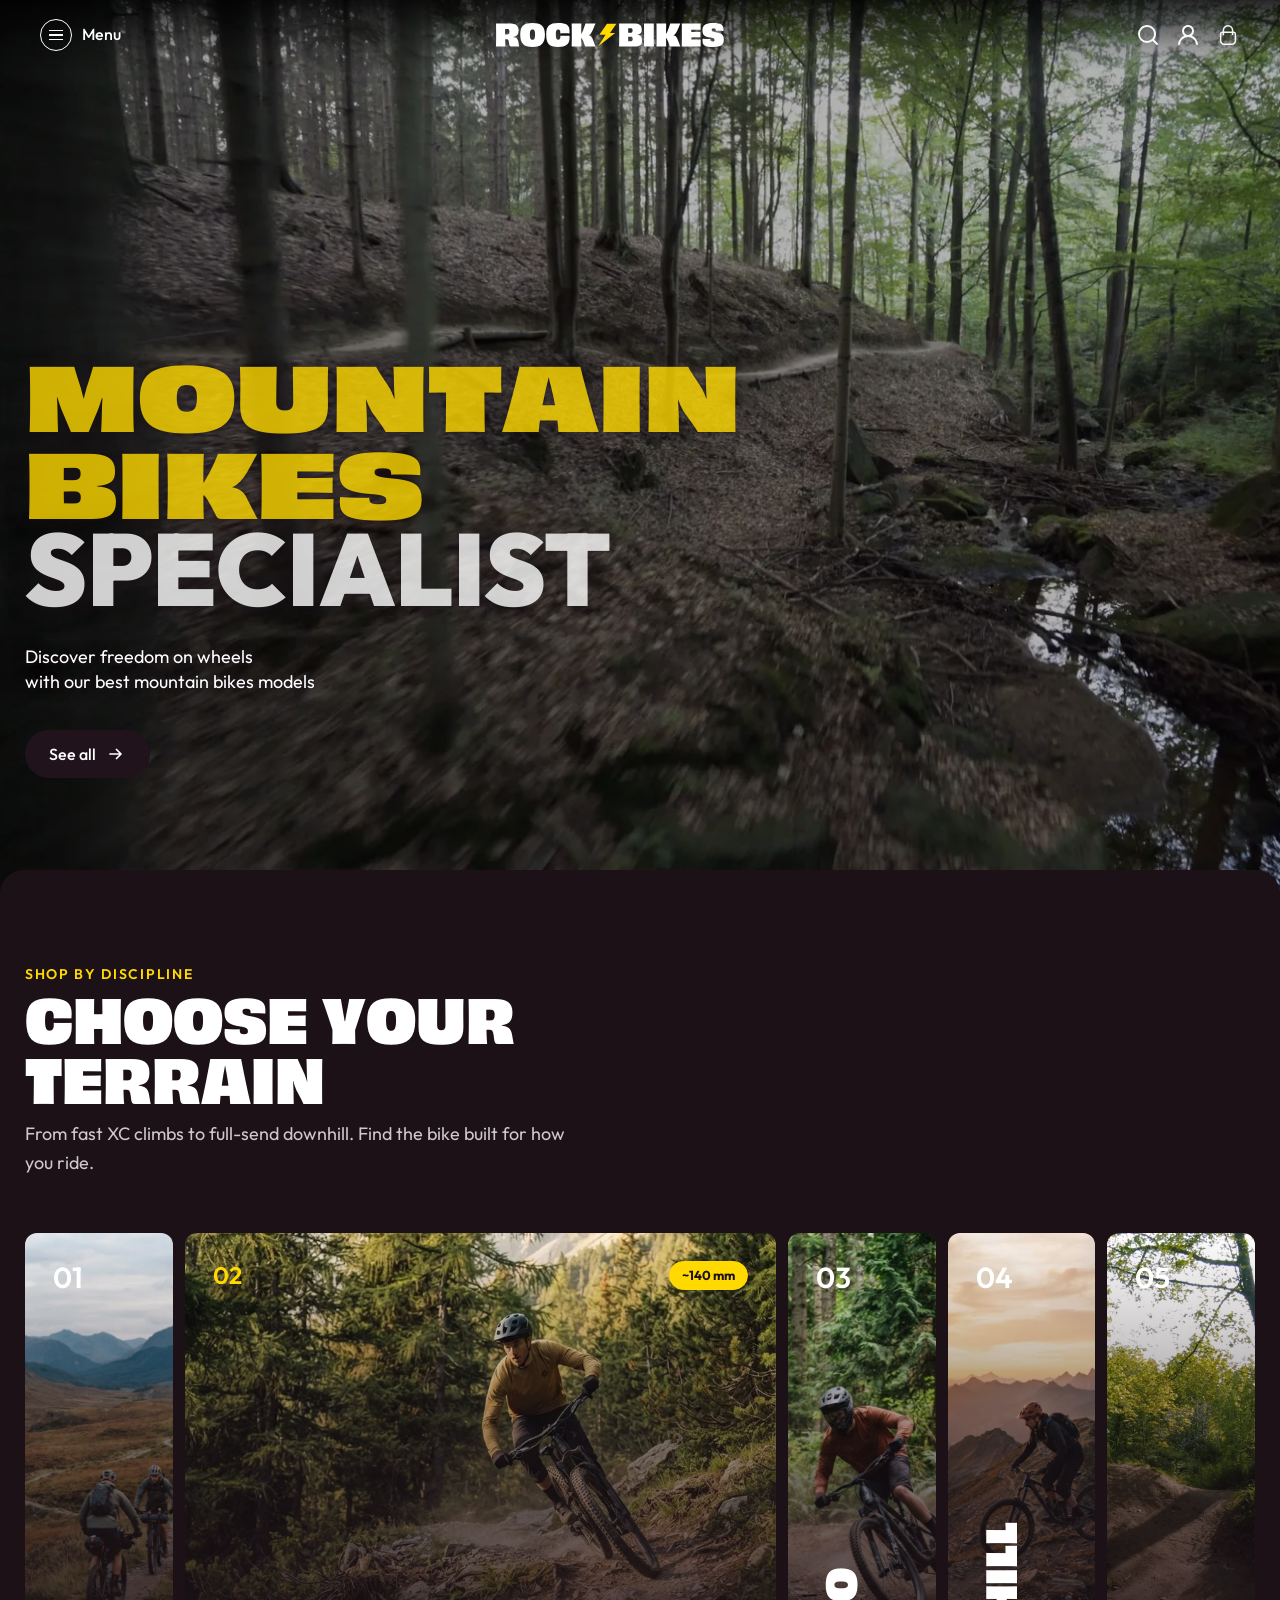
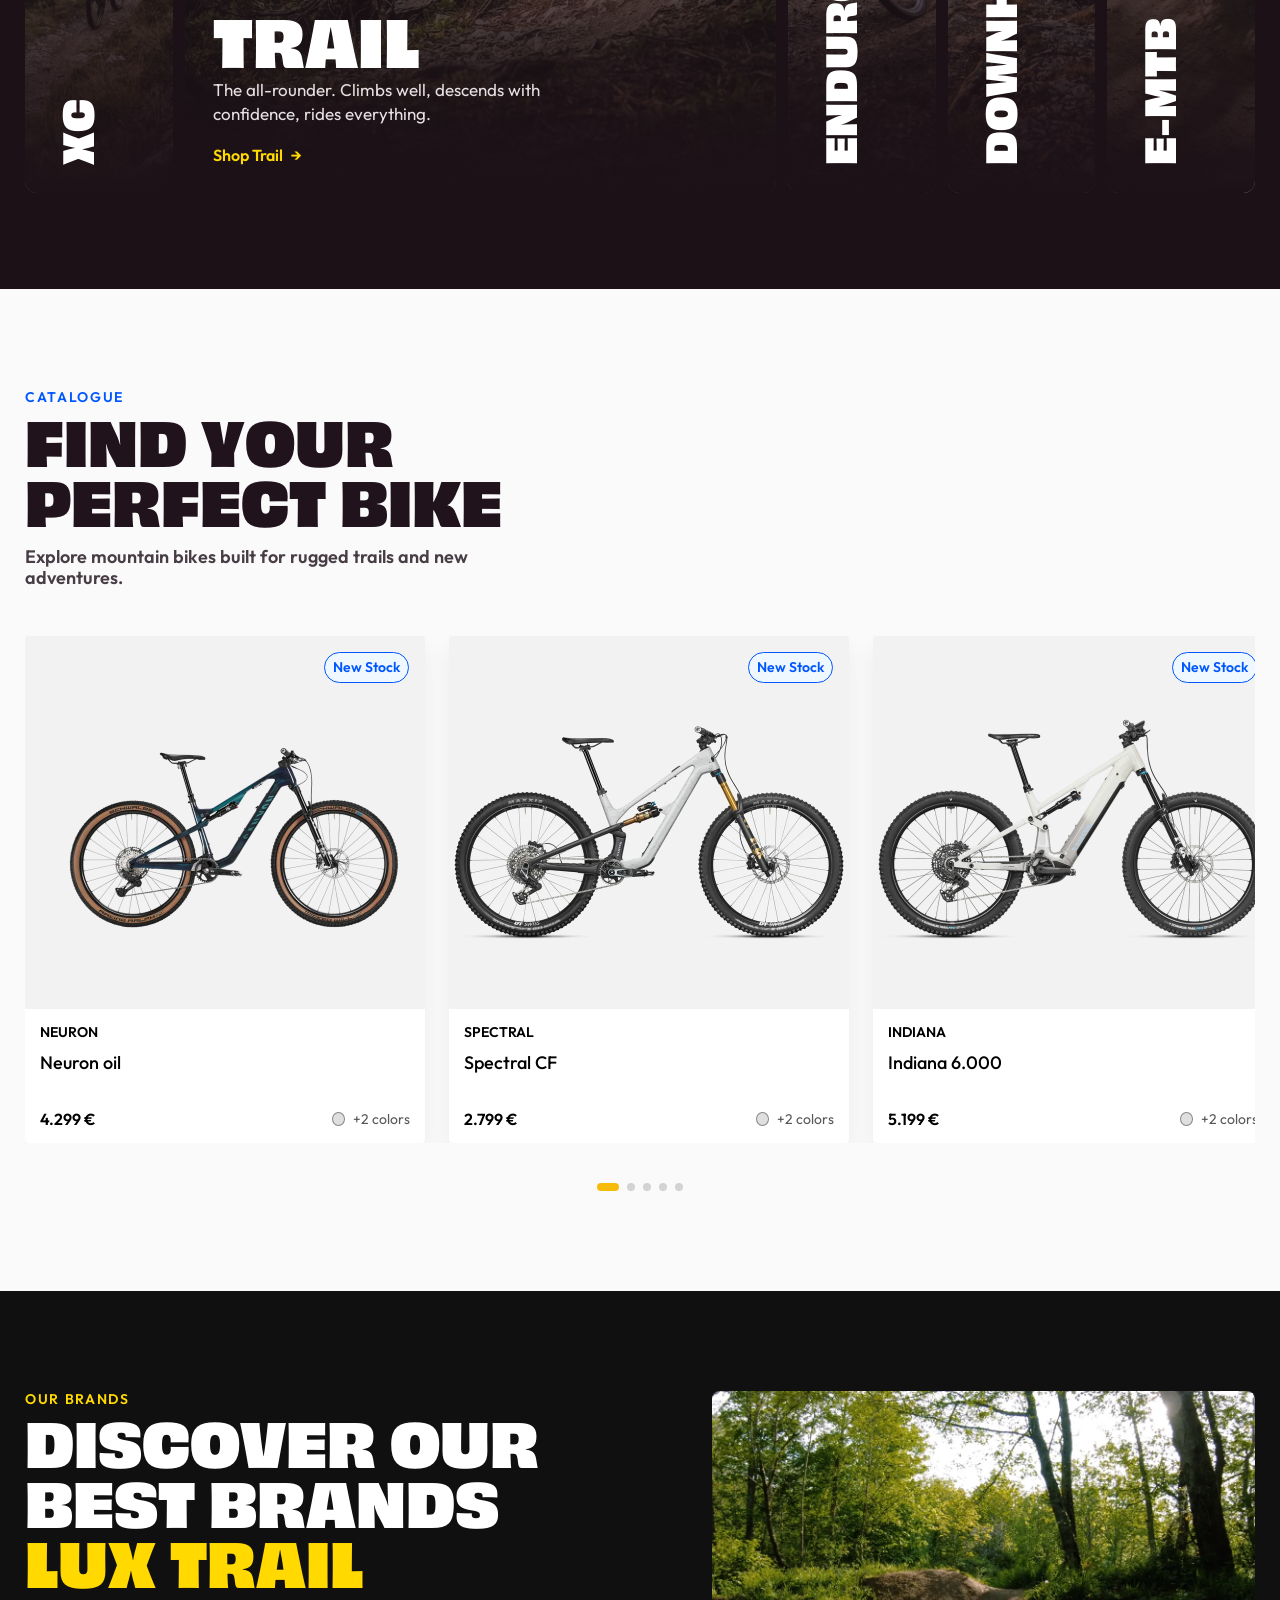
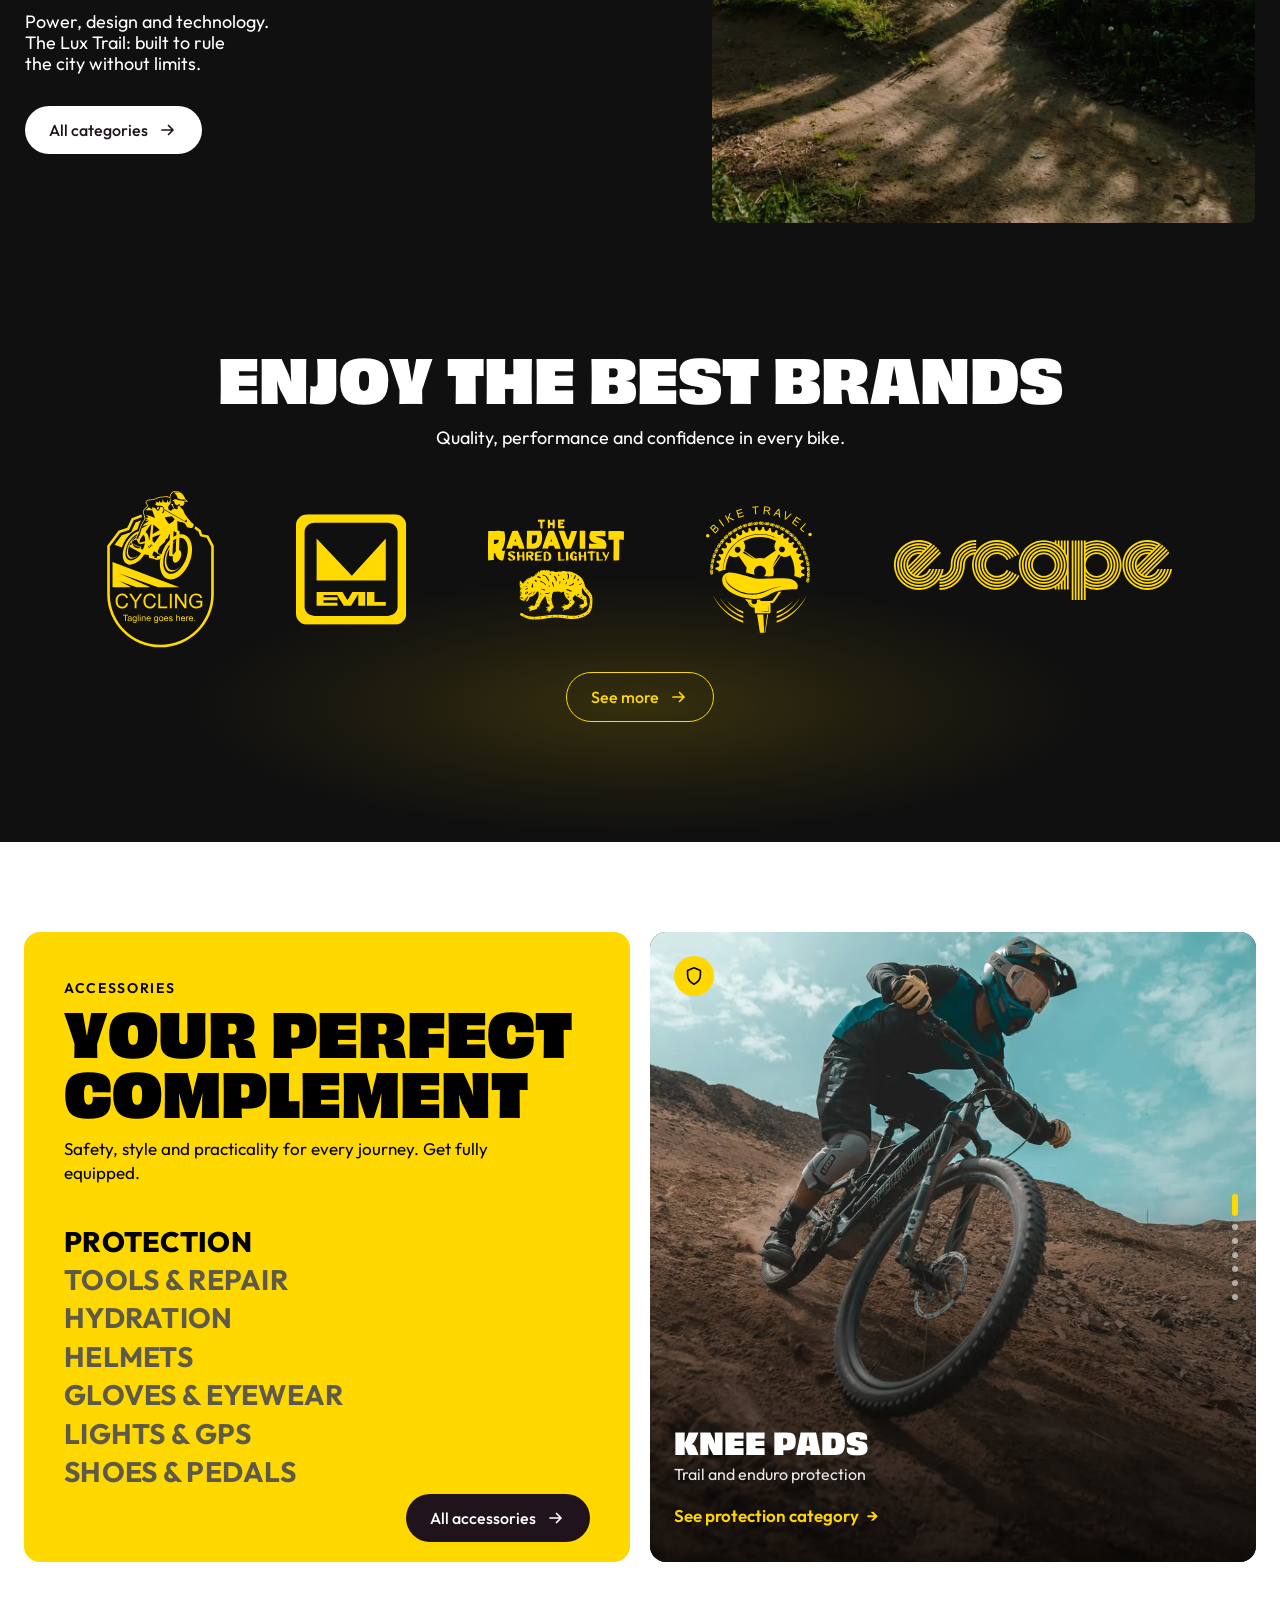
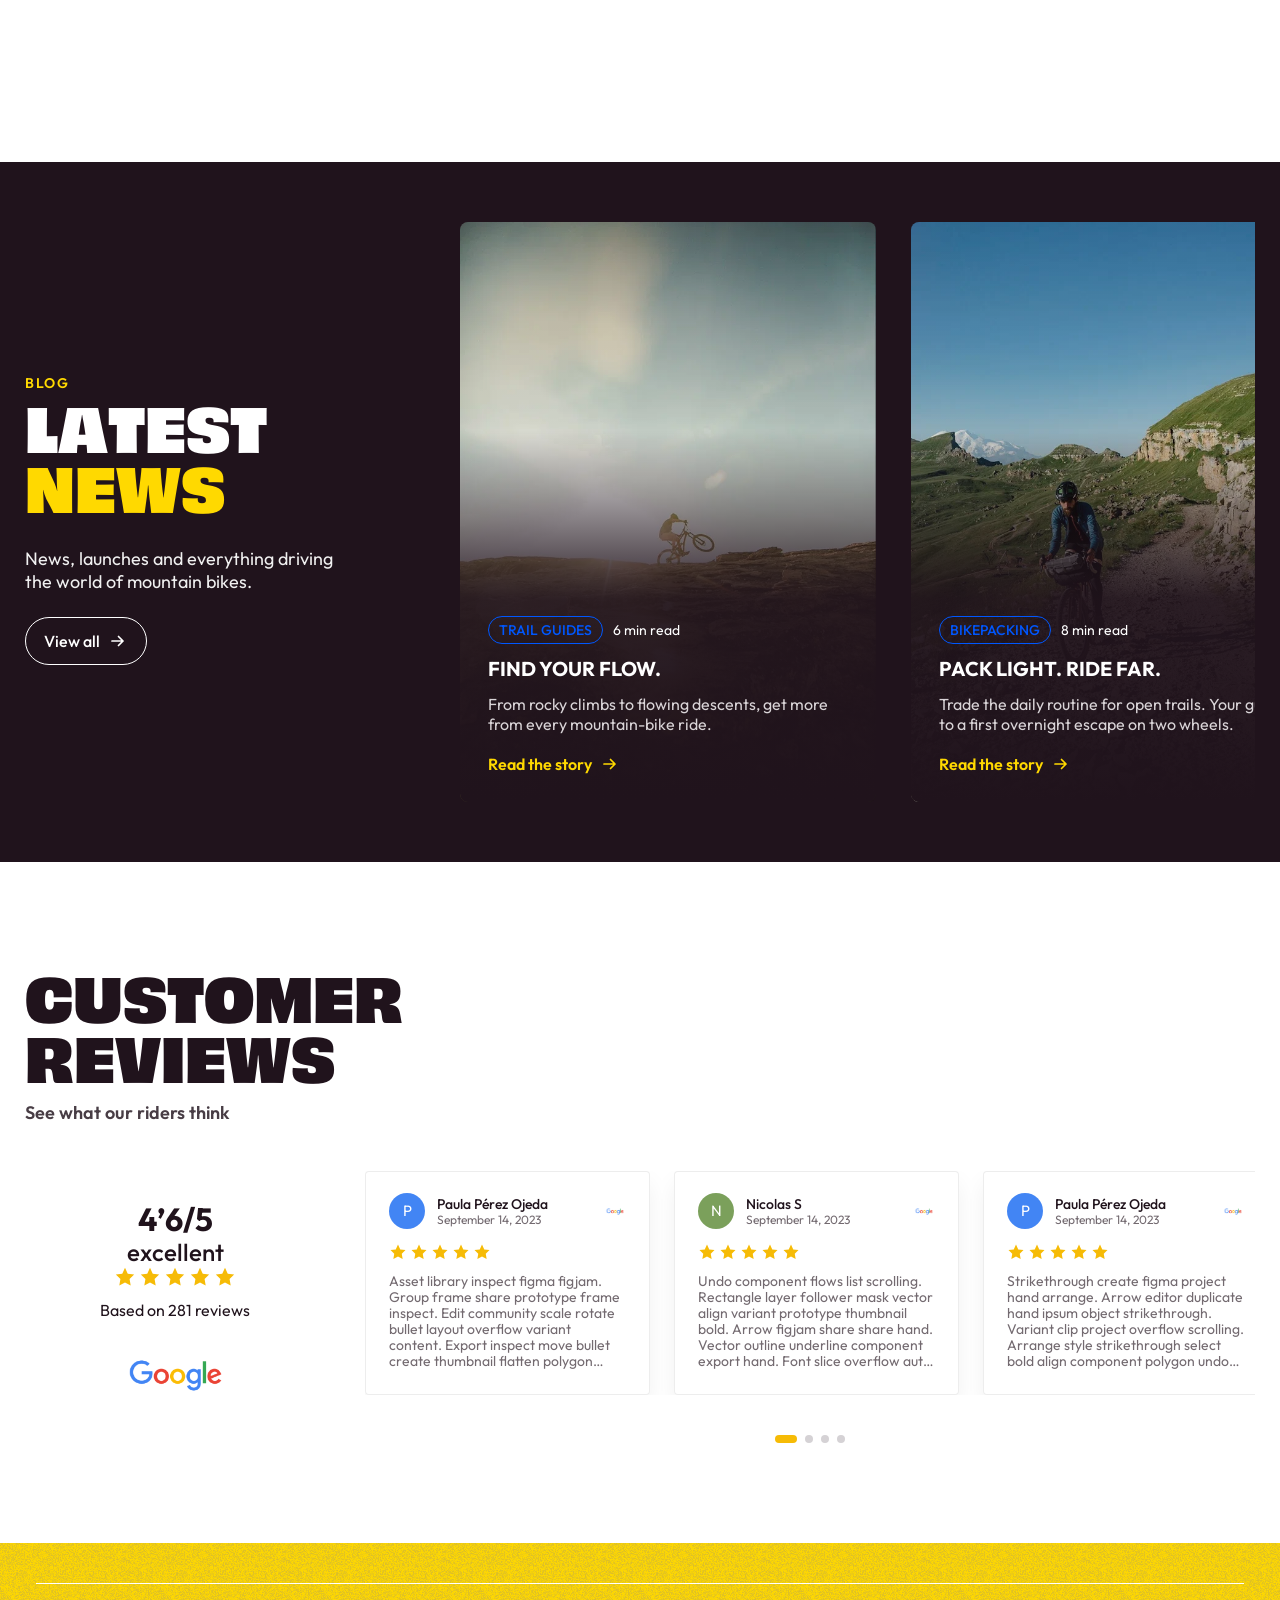
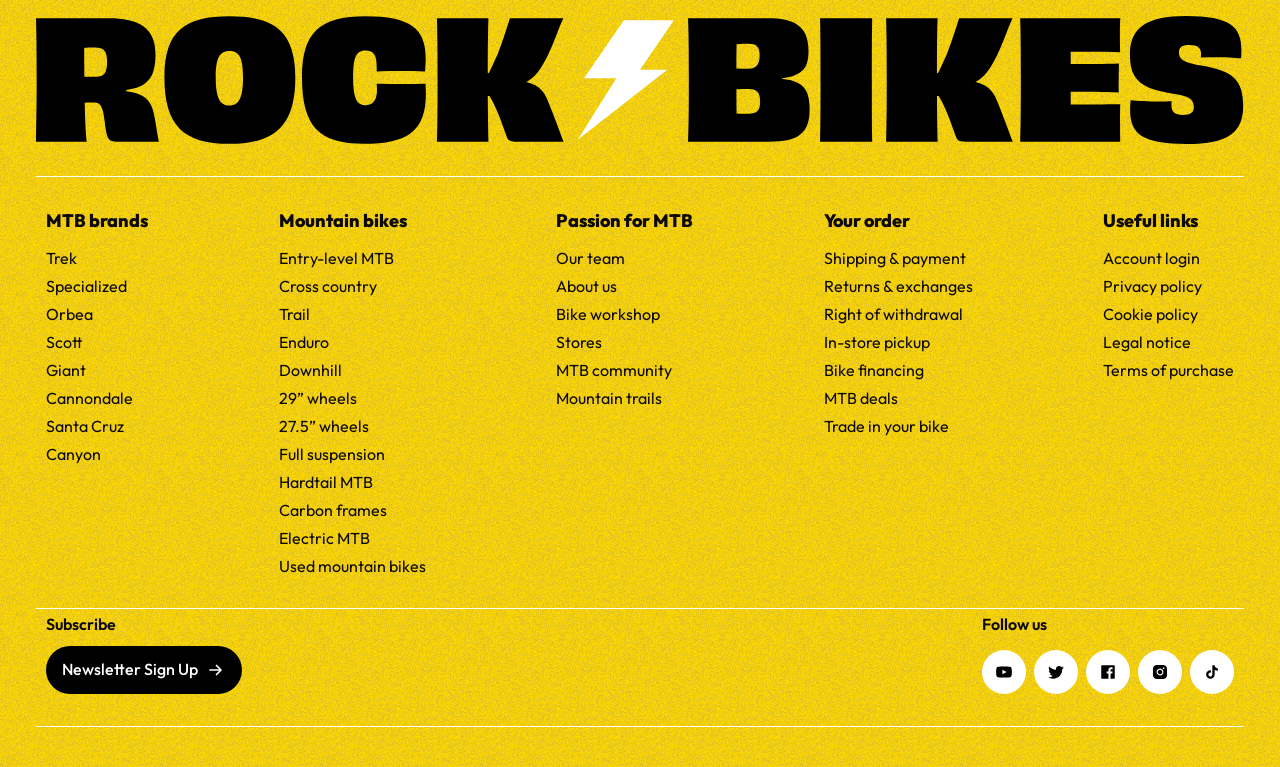
==== index.html @ fa731cac "Ajusta logos de marcas y unifica el carrusel de opiniones en móvil. Co-authored-by: Cursor <cursorag" ====
<!DOCTYPE html>
<html lang="en">
<head>
<meta charset="UTF-8">
<meta name="viewport" content="width=device-width, initial-scale=1">
<title>Rock Bikes — Mountain bike specialists</title>
<meta name="description" content="Mountain bikes built for rugged trails and new adventures. Free shipping over €250, free returns and our own workshop.">

<!-- Favicon. Solo el rayo sobre el circulo negro: con las letras no se
     distinguia a 16 px, que es como se ve de verdad en una pestana.
     32x32 es la medida exacta que pide un navegador, y el PNG de 180 lo
     necesita iOS aparte, porque no admite iconos vectoriales. -->
<link rel="icon" href="assets/favicon.png" sizes="32x32" type="image/png">
<link rel="apple-touch-icon" href="assets/favicon-180.png">

<link rel="preconnect" href="https://fonts.googleapis.com">
<link rel="preconnect" href="https://fonts.gstatic.com" crossorigin>
<link href="https://fonts.googleapis.com/css2?family=Outfit:wght@400;500;600;700;800;900&family=Work+Sans:wght@400;500;600;700;800&display=swap" rel="stylesheet">

<link rel="stylesheet" href="assets/css/style.css?v=20261116d">
</head>
<body>

<a class="skip-link" href="#main">Skip to content</a>

<!-- ============================ CABECERA ============================ -->
<header class="site-header">
  <div class="nav__scrim" aria-hidden="true"></div>
  <div class="nav">
    <button class="nav__burger" type="button" aria-label="Open menu" aria-expanded="false" aria-controls="nav-menu">
      <span class="nav__burger-circle" aria-hidden="true"><i></i><i></i><i></i></span>
      <span class="nav__burger-text">Menu</span>
    </button>

    <a class="nav__logo" href="index.html" aria-label="Rock Bikes, home">
      <img src="assets/svg/frame-1410106506-I15076-6464;15048-25588.svg" alt="Rock Bikes" width="228" height="24">
    </a>

    <nav class="nav__menu" id="nav-menu" aria-label="Main">
      <p class="nav__menu-title">Let&rsquo;s rock !</p>
      <ul class="nav__list">
        <li><a class="nav__link" href="#terrain">Mountain Bikes <svg class="nav__chev" viewBox="0 0 24 24" aria-hidden="true"><path d="M9 5l7 7-7 7" fill="none" stroke="currentColor" stroke-width="2" stroke-linecap="round" stroke-linejoin="round"/></svg></a></li>
        <li><a class="nav__link" href="#riders">Accessories <svg class="nav__chev" viewBox="0 0 24 24" aria-hidden="true"><path d="M9 5l7 7-7 7" fill="none" stroke="currentColor" stroke-width="2" stroke-linecap="round" stroke-linejoin="round"/></svg></a></li>
        <li><a class="nav__link" href="#">Parts <svg class="nav__chev" viewBox="0 0 24 24" aria-hidden="true"><path d="M9 5l7 7-7 7" fill="none" stroke="currentColor" stroke-width="2" stroke-linecap="round" stroke-linejoin="round"/></svg></a></li>
        <li><a class="nav__link" href="#riders">Clothing <svg class="nav__chev" viewBox="0 0 24 24" aria-hidden="true"><path d="M9 5l7 7-7 7" fill="none" stroke="currentColor" stroke-width="2" stroke-linecap="round" stroke-linejoin="round"/></svg></a></li>
        <li><a class="nav__link" href="#products">Other bikes <svg class="nav__chev" viewBox="0 0 24 24" aria-hidden="true"><path d="M9 5l7 7-7 7" fill="none" stroke="currentColor" stroke-width="2" stroke-linecap="round" stroke-linejoin="round"/></svg></a></li>
        <li><a class="nav__link" href="#brands">Brands <svg class="nav__chev" viewBox="0 0 24 24" aria-hidden="true"><path d="M9 5l7 7-7 7" fill="none" stroke="currentColor" stroke-width="2" stroke-linecap="round" stroke-linejoin="round"/></svg></a></li>
        <li><a class="nav__link nav__link--outlet" href="#">Outlet</a></li>
      </ul>
      <ul class="nav__social">
        <li><a href="#" aria-label="YouTube"><img src="assets/svg/carbon-logo-youtube-15076-6424-gold.svg" alt="" width="24" height="24"></a></li>
        <li><a href="#" aria-label="Twitter"><img src="assets/svg/mdi-twitter-15076-6426-gold.svg" alt="" width="24" height="24"></a></li>
        <li><a href="#" aria-label="Facebook"><img src="assets/svg/ri-facebook-box-fill-15076-6428-gold.svg" alt="" width="24" height="24"></a></li>
        <li><a href="#" aria-label="Instagram"><img src="assets/svg/ph-instagram-logo-fill-15076-6430-gold.svg" alt="" width="24" height="24"></a></li>
        <li><a href="#" aria-label="TikTok"><img src="assets/svg/ic-baseline-tiktok-15076-6432-gold.svg" alt="" width="24" height="24"></a></li>
      </ul>
    </nav>

    <div class="nav__sub" data-sub hidden>
      <p class="nav__sub-title"></p>
      <ul class="nav__sub-list"></ul>
      <a class="nav__sub-all" href="#">SEE ALL <svg class="nav__sub-arrow" viewBox="0 0 20 20" aria-hidden="true"><path d="M4 10h11M10.5 5.5L15 10l-4.5 4.5" fill="none" stroke="currentColor" stroke-width="1.7" stroke-linecap="round" stroke-linejoin="round"/></svg></a>

      <!-- Tercer nivel: las fichas de producto. Se rellenan desde FICHAS en
           main.js con los datos de Menu_spectral y Variante6. -->
      <div class="nav__cards" data-cards>
        <figure class="nav__cards-photo">
          <img class="nav__cards-img" data-cards-img alt="" width="700" height="448">
          <!-- El hueco de la ficha es un vídeo, como en el diseño. Se carga con
               la página (oculto tras la foto) porque cargarlo al abrir el menú
               dejaba el archivo a medias: Chrome descargaba los metadatos y
               suspendía el resto. Spectral lo reproduce; el resto de fichas se
               quedan con su imagen. -->
          <video class="nav__cards-video" data-cards-video
                 src="assets/video/menu-spectral.mp4"
                 muted loop playsinline preload="auto"
                 poster="assets/opt/menu-spectral.webp"
                 aria-hidden="true" tabindex="-1"></video>
          <span class="nav__cards-label" data-cards-label></span>
        </figure>
        <div class="nav__cards-list" data-cards-list></div>
        <a class="nav__cards-all" href="#">SEE ALL <svg class="nav__sub-arrow" viewBox="0 0 20 20" aria-hidden="true"><path d="M4 10h11M10.5 5.5L15 10l-4.5 4.5" fill="none" stroke="currentColor" stroke-width="1.7" stroke-linecap="round" stroke-linejoin="round"/></svg></a>
      </div>
    </div>

    <div class="nav__actions">
      <button class="nav__icon" type="button" aria-label="Search"
              aria-controls="nav-search" aria-expanded="false" data-search-open>
        <img src="assets/svg/iconamoon-search-bold-I15076-6464;15048-24573.svg" alt="" width="24" height="24">
      </button>
      <button class="nav__icon" type="button" aria-label="My account">
        <img src="assets/svg/component-206-I15076-6464;15048-24574.svg" alt="" width="24" height="24">
      </button>
      <button class="nav__icon" type="button" aria-label="Cart">
        <img src="assets/svg/component-205-I15076-6464;15048-24575.svg" alt="" width="24" height="24">
      </button>

      <!-- Buscador: la variante Mneu_search del menú. Al abrirlo la barra pasa
           a amarilla y el campo ocupa el sitio de las tres acciones. El panel
           de «Popular Search» se ancla al propio campo, así que se mueve con
           él cuando el ancho obliga a estirarlo. Medidas del diseño en la
           hoja de estilos. -->
      <form class="nav__search" id="nav-search" role="search" aria-label="Search Rock Bikes" data-search>
        <div class="nav__search-field">
          <img class="nav__search-icon" src="assets/svg/iconamoon-search-bold-I15076-6464;15048-24573.svg" alt="" width="24" height="24">
          <input class="nav__search-input" type="search" name="q" autocomplete="off"
                 aria-label="Search products" data-search-input>
        </div>
        <button class="nav__search-close" type="button" data-search-close>Close</button>

        <div class="nav__search-panel">
          <p class="nav__search-title">Popular Search</p>
          <ul class="nav__search-list">
            <li><button type="button" data-search-term="Trial Bikes">Trial Bikes</button></li>
            <li><button type="button" data-search-term="Grail">Grail</button></li>
            <li><button type="button" data-search-term="Gloves">Gloves</button></li>
            <li><button type="button" data-search-term="Wheels">Wheels</button></li>
            <li><button type="button" data-search-term="Accessories">Accessories</button></li>
          </ul>
        </div>
      </form>
    </div>
  </div>
</header>

<main id="main">

<!-- ============================== HERO ============================== -->
<!-- `hero--plain` es una prueba: sin la tarjeta de producto, sin el degradado
     oscuro de la izquierda y con el vídeo centrado. Quitando la clase vuelve
     el hero del diseño. -->
<section class="hero hero--plain">

  <!-- Fondo en vídeo. El póster es la imagen que había antes, así que mientras
       el vídeo carga —o si el navegador no lo reproduce— se ve exactamente
       igual que antes. Los tres atributos que hacen que arranque solo son
       muted, autoplay y playsinline: sin muted los navegadores lo bloquean. -->
  <video class="hero__video"
         autoplay muted loop playsinline preload="auto"
         poster="assets/opt/hero-poster.webp"
         aria-hidden="true" tabindex="-1">
    <!-- Dos versiones del mismo vídeo. El original es 1600x900 y en pantallas
         grandes el hero lo pinta a 2191 px de ancho (1366 x 1,15 del
         desplazamiento), o sea que el navegador lo estiraba un 37 % y se veía
         blando. A partir de 1600 px de ventana se sirve la versión de
         2560x1440, que el navegador ya reduce en vez de ampliar.

         El `media` del <source> se respeta en Chrome, Edge y Safari; donde no,
         entra el segundo source y no se rompe nada. -->
    <source src="assets/video/hero-1440.mp4" type="video/mp4" media="(min-width: 1600px)">
    <source src="assets/video/hero.mp4" type="video/mp4">
  </video>

  <div class="hero__inner">
    <div class="hero__copy">
      <h1 class="hero__title">Mountain<br>Bikes <span class="hero__title-alt">specialist</span></h1>
      <p class="hero__lead">Discover freedom on wheels<br>with our best mountain bikes models</p>
      <a class="btn btn--dark" href="#terrain">See all <svg class="icon-arrow" viewBox="0 0 20 20" aria-hidden="true"><path d="M4 10h11M10.5 5.5L15 10l-4.5 4.5" fill="none" stroke="currentColor" stroke-width="1.7" stroke-linecap="round" stroke-linejoin="round"/></svg></a>
    </div>

    <div class="hero__card" data-carousel data-carousel-mode="fade">
      <div class="pcard">
        <a class="pcard__media" href="ficha-producto.html" aria-label="Lux Trail CF Di2">
          <img src="assets/opt/prod-spectral.webp" alt="Lux Trail CF Di2" width="156" height="177" loading="eager">
        </a>
        <div class="pcard__body">
          <div class="pcard__slides" data-carousel-track>
            <article class="pcard__slide">
              <p class="pcard__brand">canyon</p>
              <h3 class="pcard__name">Lux Trail CF Di2</h3>
              <p class="pcard__price"><span>4.299 €</span><span class="pcard__dot" aria-hidden="true"></span></p>
            </article>
            <article class="pcard__slide">
              <p class="pcard__brand">canyon</p>
              <h3 class="pcard__name">Spectral CF 8</h3>
              <p class="pcard__price"><span>2.799 €</span><span class="pcard__dot" aria-hidden="true"></span></p>
            </article>
            <article class="pcard__slide">
              <p class="pcard__brand">canyon</p>
              <h3 class="pcard__name">Neuron CF 9</h3>
              <p class="pcard__price"><span>4.299 €</span><span class="pcard__dot" aria-hidden="true"></span></p>
            </article>
          </div>
          <div class="pcard__foot">
            <div class="carousel-nav">
              <button class="cbtn" type="button" data-carousel-prev aria-label="Previous product">
                <svg viewBox="0 0 24 24" aria-hidden="true"><path d="M15 5l-7 7 7 7" fill="none" stroke="currentColor" stroke-width="2" stroke-linecap="round" stroke-linejoin="round"/></svg>
              </button>
              <button class="cbtn" type="button" data-carousel-next aria-label="Next product">
                <svg viewBox="0 0 24 24" aria-hidden="true"><path d="M9 5l7 7-7 7" fill="none" stroke="currentColor" stroke-width="2" stroke-linecap="round" stroke-linejoin="round"/></svg>
              </button>
            </div>
          </div>
        </div>
      </div>
    </div>
  </div>

  </ul>
</section>

<!-- ======================= ELIGE TU TERRENO ======================== -->
<!-- Sección de disciplinas MTB: cinco paneles en fila; el que tiene el ratón
     (o el foco) se ensancha y enseña su descripción. El activo por defecto es
     Trail, como en el componente original. -->
<section class="terrain" id="terrain" aria-labelledby="terrain-title">
  <div class="container">
    <div class="terrain__head">
      <div class="terrain__intro">
        <p class="terrain__eyebrow">Shop by discipline</p>
        <h2 class="display display--light terrain__title" id="terrain-title">Choose your terrain</h2>
        <p class="terrain__lead">From fast XC climbs to full-send downhill. Find the bike built for how you ride.</p>
      </div>
    </div>

    <div class="terrain__panels" data-drag-scroll>
      <ul class="terrain__list" data-terrain>
        <li class="terrain__item">
          <a class="terrain__link" href="#" data-terrain-panel style="--panel-bg: #2B2027"
             aria-label="XC, 100 mm de recorrido. Ver bicis de XC">
            <img class="terrain__photo" src="assets/opt/news-bikepacking.webp" alt="" loading="lazy" width="832" height="1160">
            <span class="terrain__veil" aria-hidden="true"></span>
            <div class="terrain__top">
              <span class="terrain__num">01</span>
              <span class="terrain__travel">~100 mm</span>
            </div>
            <div class="terrain__foot">
              <h3 class="terrain__name">XC</h3>
              <div class="terrain__more">
                <p class="terrain__desc">Cross-country. Light, efficient and built for long climbs and race pace.</p>
                <span class="terrain__shop">Shop XC <span aria-hidden="true">&rarr;</span></span>
              </div>
            </div>
          </a>
        </li>

        <li class="terrain__item">
          <a class="terrain__link" href="#" data-terrain-panel style="--panel-bg: #33262E"
             aria-label="Trail, 140 mm de recorrido. Ver bicis de Trail">
            <img class="terrain__photo" src="assets/opt/news-trail-guides.webp" alt="" loading="lazy" width="832" height="1160">
            <span class="terrain__veil" aria-hidden="true"></span>
            <div class="terrain__top">
              <span class="terrain__num">02</span>
              <span class="terrain__travel">~140 mm</span>
            </div>
            <div class="terrain__foot">
              <h3 class="terrain__name">Trail</h3>
              <div class="terrain__more">
                <p class="terrain__desc">The all-rounder. Climbs well, descends with confidence, rides everything.</p>
                <span class="terrain__shop">Shop Trail <span aria-hidden="true">&rarr;</span></span>
              </div>
            </div>
          </a>
        </li>

        <li class="terrain__item">
          <a class="terrain__link" href="#" data-terrain-panel style="--panel-bg: #3B2C35"
             aria-label="Enduro, 170 mm de recorrido. Ver bicis de Enduro">
            <img class="terrain__photo" src="assets/opt/news-riding-skills.webp" alt="" loading="lazy" width="832" height="1160">
            <span class="terrain__veil" aria-hidden="true"></span>
            <div class="terrain__top">
              <span class="terrain__num">03</span>
              <span class="terrain__travel">~170 mm</span>
            </div>
            <div class="terrain__foot">
              <h3 class="terrain__name">Enduro</h3>
              <div class="terrain__more">
                <p class="terrain__desc">Pedal up, send it down. Made for steep, rough and timed descents.</p>
                <span class="terrain__shop">Shop Enduro <span aria-hidden="true">&rarr;</span></span>
              </div>
            </div>
          </a>
        </li>

        <li class="terrain__item">
          <a class="terrain__link" href="#" data-terrain-panel style="--panel-bg: #2F2A33"
             aria-label="Downhill, 200 mm de recorrido. Ver bicis de Downhill">
            <img class="terrain__photo" src="assets/opt/news-epic-rides.webp" alt="" loading="lazy" width="832" height="1160">
            <span class="terrain__veil" aria-hidden="true"></span>
            <div class="terrain__top">
              <span class="terrain__num">04</span>
              <span class="terrain__travel">~200 mm</span>
            </div>
            <div class="terrain__foot">
              <h3 class="terrain__name">Downhill</h3>
              <div class="terrain__more">
                <p class="terrain__desc">Pure gravity. Maximum travel for bike parks and lift-served lines.</p>
                <span class="terrain__shop">Shop Downhill <span aria-hidden="true">&rarr;</span></span>
              </div>
            </div>
          </a>
        </li>

        <li class="terrain__item">
          <a class="terrain__link" href="#" data-terrain-panel style="--panel-bg: #3A2A23"
             aria-label="E-MTB, 150 mm de recorrido. Ver bicis eléctricas">
            <img class="terrain__photo" src="assets/opt/frame-1410106428-b17ff0.webp" alt="" loading="lazy" width="1600" height="900">
            <span class="terrain__veil" aria-hidden="true"></span>
            <div class="terrain__top">
              <span class="terrain__num">05</span>
              <span class="terrain__travel">~150 mm</span>
            </div>
            <div class="terrain__foot">
              <h3 class="terrain__name">E-MTB</h3>
              <div class="terrain__more">
                <p class="terrain__desc">Electric assist. Ride further, climb anything, repeat the best descents.</p>
                <span class="terrain__shop">Shop E-MTB <span aria-hidden="true">&rarr;</span></span>
              </div>
            </div>
          </a>
        </li>
      </ul>
    </div>
    <ol class="dots terrain__dots" data-terrain-dots aria-label="Disciplinas del carrusel"></ol>
  </div>
</section>

<!-- ========================== MOST WANTED ========================== -->
<section class="section" id="products">
  <div class="container">
    <div class="section__head">
      <div>
        <p class="section__eyebrow">Catalogue</p>
        <h2 class="display display--dark">Find your<br>perfect bike</h2>
        <p class="section__lead">Explore mountain bikes built for rugged trails and new adventures.</p>
      </div>
    </div>

    <div class="carousel">
      <div class="carousel__viewport" data-drag-scroll>
        <ul class="carousel__track">
          <!-- Se repite la tarjeta de producto: por eso conviene tenerla como una sola pieza -->
          <li class="prod">
            <div class="prod__media" data-prod-gallery>
              <span class="prod__tag">New Stock</span>
              <img class="prod__img is-active" src="assets/opt/prod-neuron.webp" alt="Neuron oil" loading="lazy">
              <img class="prod__img prod__img--fill" src="assets/opt/prod-special-2.webp" alt="" loading="lazy">
              <img class="prod__img prod__img--fill" src="assets/opt/prod-special-3.webp" alt="" loading="lazy">
              <img class="prod__img prod__img--fill" src="assets/opt/prod-special-4.webp" alt="" loading="lazy">
              <img class="prod__img prod__img--fill" src="assets/opt/prod-special-5.webp" alt="" loading="lazy">
              <div class="prod__thumbs" role="group" aria-label="Neuron oil images">
                <button class="prod__thumb is-active" type="button" data-prod-thumb="0" aria-label="Image 1"><img src="assets/opt/prod-neuron.webp" alt="" loading="lazy"></button>
                <button class="prod__thumb" type="button" data-prod-thumb="1" aria-label="Image 2"><img src="assets/opt/prod-special-2.webp" alt="" loading="lazy"></button>
                <button class="prod__thumb" type="button" data-prod-thumb="2" aria-label="Image 3"><img src="assets/opt/prod-special-3.webp" alt="" loading="lazy"></button>
                <button class="prod__thumb" type="button" data-prod-thumb="3" aria-label="Image 4"><img src="assets/opt/prod-special-4.webp" alt="" loading="lazy"></button>
                <button class="prod__thumb" type="button" data-prod-thumb="4" aria-label="Image 5"><img src="assets/opt/prod-special-5.webp" alt="" loading="lazy"></button>
              </div>
            </div>
            <div class="prod__body">
              <p class="prod__brand">NEURON</p>
              <h3 class="prod__name">Neuron oil</h3>
              <p class="prod__price">4.299 €<span class="prod__swatch" aria-hidden="true"></span><span class="prod__colors">+2 colors</span></p>
            </div>
          <a class="prod__hit" href="ficha-producto.html" aria-label="Neuron oil"></a></li>
          <li class="prod">
            <div class="prod__media" data-prod-gallery>
              <span class="prod__tag">New Stock</span>
              <img class="prod__img is-active" src="assets/opt/prod-spectral.webp" alt="Spectral CF" loading="lazy">
              <img class="prod__img prod__img--fill" src="assets/opt/prod-special-2.webp" alt="" loading="lazy">
              <img class="prod__img prod__img--fill" src="assets/opt/prod-special-3.webp" alt="" loading="lazy">
              <img class="prod__img prod__img--fill" src="assets/opt/prod-special-4.webp" alt="" loading="lazy">
              <img class="prod__img prod__img--fill" src="assets/opt/prod-special-5.webp" alt="" loading="lazy">
              <div class="prod__thumbs" role="group" aria-label="Spectral CF images">
                <button class="prod__thumb is-active" type="button" data-prod-thumb="0" aria-label="Image 1"><img src="assets/opt/prod-spectral.webp" alt="" loading="lazy"></button>
                <button class="prod__thumb" type="button" data-prod-thumb="1" aria-label="Image 2"><img src="assets/opt/prod-special-2.webp" alt="" loading="lazy"></button>
                <button class="prod__thumb" type="button" data-prod-thumb="2" aria-label="Image 3"><img src="assets/opt/prod-special-3.webp" alt="" loading="lazy"></button>
                <button class="prod__thumb" type="button" data-prod-thumb="3" aria-label="Image 4"><img src="assets/opt/prod-special-4.webp" alt="" loading="lazy"></button>
                <button class="prod__thumb" type="button" data-prod-thumb="4" aria-label="Image 5"><img src="assets/opt/prod-special-5.webp" alt="" loading="lazy"></button>
              </div>
            </div>
            <div class="prod__body">
              <p class="prod__brand">SPECTRAL</p>
              <h3 class="prod__name">Spectral CF</h3>
              <p class="prod__price">2.799 €<span class="prod__swatch" aria-hidden="true"></span><span class="prod__colors">+2 colors</span></p>
            </div>
          <a class="prod__hit" href="ficha-producto.html" aria-label="Spectral CF"></a></li>
          <li class="prod">
            <div class="prod__media" data-prod-gallery>
              <span class="prod__tag">New Stock</span>
              <img class="prod__img is-active" src="assets/opt/prod-indiana.webp" alt="Indiana 6.000" loading="lazy">
              <img class="prod__img prod__img--fill" src="assets/opt/prod-special-2.webp" alt="" loading="lazy">
              <img class="prod__img prod__img--fill" src="assets/opt/prod-special-3.webp" alt="" loading="lazy">
              <img class="prod__img prod__img--fill" src="assets/opt/prod-special-4.webp" alt="" loading="lazy">
              <img class="prod__img prod__img--fill" src="assets/opt/prod-special-5.webp" alt="" loading="lazy">
              <div class="prod__thumbs" role="group" aria-label="Indiana 6.000 images">
                <button class="prod__thumb is-active" type="button" data-prod-thumb="0" aria-label="Image 1"><img src="assets/opt/prod-indiana.webp" alt="" loading="lazy"></button>
                <button class="prod__thumb" type="button" data-prod-thumb="1" aria-label="Image 2"><img src="assets/opt/prod-special-2.webp" alt="" loading="lazy"></button>
                <button class="prod__thumb" type="button" data-prod-thumb="2" aria-label="Image 3"><img src="assets/opt/prod-special-3.webp" alt="" loading="lazy"></button>
                <button class="prod__thumb" type="button" data-prod-thumb="3" aria-label="Image 4"><img src="assets/opt/prod-special-4.webp" alt="" loading="lazy"></button>
                <button class="prod__thumb" type="button" data-prod-thumb="4" aria-label="Image 5"><img src="assets/opt/prod-special-5.webp" alt="" loading="lazy"></button>
              </div>
            </div>
            <div class="prod__body">
              <p class="prod__brand">INDIANA</p>
              <h3 class="prod__name">Indiana 6.000</h3>
              <p class="prod__price">5.199 €<span class="prod__swatch" aria-hidden="true"></span><span class="prod__colors">+2 colors</span></p>
            </div>
          <a class="prod__hit" href="ficha-producto.html" aria-label="Indiana 6.000"></a></li>
          <li class="prod">
            <div class="prod__media" data-prod-gallery>
              <span class="prod__tag">New Stock</span>
              <img class="prod__img is-active" src="assets/opt/prod-evil.webp" alt="SnowPatrol 52" loading="lazy">
              <img class="prod__img prod__img--fill" src="assets/opt/prod-special-2.webp" alt="" loading="lazy">
              <img class="prod__img prod__img--fill" src="assets/opt/prod-special-3.webp" alt="" loading="lazy">
              <img class="prod__img prod__img--fill" src="assets/opt/prod-special-4.webp" alt="" loading="lazy">
              <img class="prod__img prod__img--fill" src="assets/opt/prod-special-5.webp" alt="" loading="lazy">
              <div class="prod__thumbs" role="group" aria-label="SnowPatrol 52 images">
                <button class="prod__thumb is-active" type="button" data-prod-thumb="0" aria-label="Image 1"><img src="assets/opt/prod-evil.webp" alt="" loading="lazy"></button>
                <button class="prod__thumb" type="button" data-prod-thumb="1" aria-label="Image 2"><img src="assets/opt/prod-special-2.webp" alt="" loading="lazy"></button>
                <button class="prod__thumb" type="button" data-prod-thumb="2" aria-label="Image 3"><img src="assets/opt/prod-special-3.webp" alt="" loading="lazy"></button>
                <button class="prod__thumb" type="button" data-prod-thumb="3" aria-label="Image 4"><img src="assets/opt/prod-special-4.webp" alt="" loading="lazy"></button>
                <button class="prod__thumb" type="button" data-prod-thumb="4" aria-label="Image 5"><img src="assets/opt/prod-special-5.webp" alt="" loading="lazy"></button>
              </div>
            </div>
            <div class="prod__body">
              <p class="prod__brand">EVIL</p>
              <h3 class="prod__name">SnowPatrol 52</h3>
              <p class="prod__price">5.899 €<span class="prod__swatch" aria-hidden="true"></span><span class="prod__colors">+2 colors</span></p>
            </div>
          <a class="prod__hit" href="ficha-producto.html" aria-label="SnowPatrol 52"></a></li>
          <li class="prod">
            <div class="prod__media" data-prod-gallery>
              <span class="prod__tag">New Stock</span>
              <img class="prod__img is-active" src="assets/opt/prod-escape.webp" alt="BMT0321" loading="lazy">
              <img class="prod__img prod__img--fill" src="assets/opt/prod-special-2.webp" alt="" loading="lazy">
              <img class="prod__img prod__img--fill" src="assets/opt/prod-special-3.webp" alt="" loading="lazy">
              <img class="prod__img prod__img--fill" src="assets/opt/prod-special-4.webp" alt="" loading="lazy">
              <img class="prod__img prod__img--fill" src="assets/opt/prod-special-5.webp" alt="" loading="lazy">
              <div class="prod__thumbs" role="group" aria-label="BMT0321 images">
                <button class="prod__thumb is-active" type="button" data-prod-thumb="0" aria-label="Image 1"><img src="assets/opt/prod-escape.webp" alt="" loading="lazy"></button>
                <button class="prod__thumb" type="button" data-prod-thumb="1" aria-label="Image 2"><img src="assets/opt/prod-special-2.webp" alt="" loading="lazy"></button>
                <button class="prod__thumb" type="button" data-prod-thumb="2" aria-label="Image 3"><img src="assets/opt/prod-special-3.webp" alt="" loading="lazy"></button>
                <button class="prod__thumb" type="button" data-prod-thumb="3" aria-label="Image 4"><img src="assets/opt/prod-special-4.webp" alt="" loading="lazy"></button>
                <button class="prod__thumb" type="button" data-prod-thumb="4" aria-label="Image 5"><img src="assets/opt/prod-special-5.webp" alt="" loading="lazy"></button>
              </div>
            </div>
            <div class="prod__body">
              <p class="prod__brand">ESCAPE</p>
              <h3 class="prod__name">BMT0321</h3>
              <p class="prod__price">3.499 €<span class="prod__swatch" aria-hidden="true"></span><span class="prod__colors">+2 colors</span></p>
            </div>
          <a class="prod__hit" href="ficha-producto.html" aria-label="BMT0321"></a></li>
        </ul>
      </div>
      <div class="carousel__foot">
        <ol class="dots"></ol>
      </div>
    </div>
  </div>
</section>

<!-- ============================= MARCAS ============================= -->
<section class="brands" id="brands">
  <div class="container brands__top">
    <div class="brands__copy">
      <p class="section__eyebrow section__eyebrow--light">Our brands</p>
      <h2 class="display display--light">Discover our<br>best brands<br><span class="accent">Lux Trail</span></h2>
      <p class="brands__lead">Power, design and technology.<br>The Lux Trail: built to rule<br>the city without limits.</p>
      <a class="btn btn--light" href="#">All categories <svg class="icon-arrow" viewBox="0 0 20 20" aria-hidden="true"><path d="M4 10h11M10.5 5.5L15 10l-4.5 4.5" fill="none" stroke="currentColor" stroke-width="1.7" stroke-linecap="round" stroke-linejoin="round"/></svg></a>
    </div>
    <div class="brands__media">
      <!-- Vídeo de la sección. El póster es la imagen del diseño, así que si el
           vídeo no carga se ve exactamente lo mismo que antes. Está recortado a
           la proporción del hueco (639×509), no a 16:9. -->
      <video autoplay muted loop playsinline preload="metadata"
             poster="assets/opt/frame-1410106428-b17ff0.webp"
             aria-hidden="true" tabindex="-1">
        <source src="assets/video/brands.mp4" type="video/mp4">
      </video>
    </div>
  </div>

  <div class="brands__row">
    <h3 class="brands__title">Enjoy the best brands</h3>
    <p class="brands__sub">Quality, performance and confidence in every bike.</p>
    <ul class="brands__logos">
      <!-- Escape va el último para que en móvil la fila de dos quede más equilibrada. -->
      <li><img src="assets/logos/cycling.svg" alt="Cycling" loading="lazy"
               style="width:calc(107px * var(--mark-scale,1)); height:calc(157.4px * var(--mark-scale,1))"></li>
      <li><img src="assets/logos/evil.svg" alt="Evil" loading="lazy"
               style="width:calc(111.2px * var(--mark-scale,1)); height:calc(110.9px * var(--mark-scale,1))"></li>
      <li><img src="assets/logos/the-radavist.svg" alt="The Radavist" loading="lazy"
               style="width:calc(136.1px * var(--mark-scale,1)); height:calc(101px * var(--mark-scale,1))"></li>
      <li><img src="assets/logos/bike-travel.svg" alt="Bike Travel" loading="lazy"
               style="width:calc(106.1px * var(--mark-scale,1)); height:calc(128.5px * var(--mark-scale,1))"></li>
      <li><img src="assets/logos/lux-escape.svg" alt="Lux Escape" loading="lazy"
               style="width:calc(279.1px * var(--mark-scale,1)); height:calc(60px * var(--mark-scale,1))"></li>
    </ul>
    <a class="btn btn--ghost" href="#">See more <svg class="icon-arrow" viewBox="0 0 20 20" aria-hidden="true"><path d="M4 10h11M10.5 5.5L15 10l-4.5 4.5" fill="none" stroke="currentColor" stroke-width="1.7" stroke-linecap="round" stroke-linejoin="round"/></svg></a>
  </div>
</section>

<!-- ==================== ACCESORIOS PARA RIDERS ==================== -->
<!-- Sección de scroll largo: la caja se queda pegada a la ventana (sticky)
     mientras se recorren las siete categorías. El alto total es
     nº de categorías × 80vh y la categoría activa se calcula con el progreso
     de scroll; pulsar una la lleva a su tramo (JS en main.js). -->
<section class="riders" id="riders" aria-labelledby="riders-title" data-riders>
  <div class="riders__sticky">
    <div class="riders__cols">

      <div class="riders__panel">
        <div class="riders__panel-top">
          <p class="section__eyebrow riders__eyebrow">Accessories</p>
          <h2 class="display riders__title" id="riders-title">Your perfect<br>complement</h2>
          <p class="riders__lead">Safety, style and practicality for every journey. Get fully equipped.</p>
        </div>

        <ul class="riders__list" aria-label="Accessory categories">
          <li><span class="riders__cat is-active" aria-current="true">Protection</span></li>
          <li><span class="riders__cat">Tools &amp; repair</span></li>
          <li><span class="riders__cat">Hydration</span></li>
          <li><span class="riders__cat">Helmets</span></li>
          <li><span class="riders__cat">Gloves &amp; eyewear</span></li>
          <li><span class="riders__cat">Lights &amp; GPS</span></li>
          <li><span class="riders__cat">Shoes &amp; pedals</span></li>
        </ul>
      </div>

      <div class="riders__stage" data-drag-scroll>
        <div class="riders__track" data-riders-track>
          <article class="riders__slide is-active" data-riders-cat="Protection">
            <img class="riders__photo" src="assets/opt/acc-protection.webp" alt="" loading="lazy" width="900" height="1350">
            <span class="riders__veil" aria-hidden="true"></span>
            <span class="riders__icon" aria-hidden="true"><svg viewBox="0 0 24 24" fill="none" stroke="currentColor" stroke-width="1.8" stroke-linecap="round" stroke-linejoin="round"><path d="M12 3l7 3v5c0 5-3 8-7 10-4-2-7-5-7-10V6z"/></svg></span>
            <div class="riders__info">
              <p class="riders__tag">Protection</p>
              <h3 class="riders__product">Knee pads</h3>
              <p class="riders__note">Trail and enduro protection</p>
              <a class="riders__cta" href="#">See protection category <span aria-hidden="true">&rarr;</span></a>
            </div>
          </article>
          <article class="riders__slide" aria-hidden="true" data-riders-cat="Tools &amp; repair">
            <img class="riders__photo" src="assets/opt/acc-tools.webp" alt="" loading="lazy" width="900" height="1350">
            <span class="riders__veil" aria-hidden="true"></span>
            <span class="riders__icon" aria-hidden="true"><svg viewBox="0 0 24 24" fill="none" stroke="currentColor" stroke-width="1.8" stroke-linecap="round" stroke-linejoin="round"><path d="M14.5 5.5a4 4 0 0 0 4 5l-8 8a2 2 0 0 1-3-3l8-8a4 4 0 0 1-1-2z"/></svg></span>
            <div class="riders__info">
              <p class="riders__tag">Tools &amp; repair</p>
              <h3 class="riders__product">Multitool</h3>
              <p class="riders__note">Chain breaker included</p>
              <a class="riders__cta" href="#" tabindex="-1">See tools category <span aria-hidden="true">&rarr;</span></a>
            </div>
          </article>
          <article class="riders__slide" aria-hidden="true" data-riders-cat="Hydration">
            <img class="riders__photo" src="assets/opt/acc-hydration.webp" alt="" loading="lazy" width="900" height="1600">
            <span class="riders__veil" aria-hidden="true"></span>
            <span class="riders__icon" aria-hidden="true"><svg viewBox="0 0 24 24" fill="none" stroke="currentColor" stroke-width="1.8" stroke-linecap="round" stroke-linejoin="round"><path d="M12 3c3 4 6 7 6 11a6 6 0 0 1-12 0c0-4 3-7 6-11z"/></svg></span>
            <div class="riders__info">
              <p class="riders__tag">Hydration</p>
              <h3 class="riders__product">Hydration pack</h3>
              <p class="riders__note">With 2 L reservoir</p>
              <a class="riders__cta" href="#" tabindex="-1">See hydration category <span aria-hidden="true">&rarr;</span></a>
            </div>
          </article>
          <article class="riders__slide" aria-hidden="true" data-riders-cat="Helmets">
            <img class="riders__photo" src="assets/opt/acc-helmets.webp" alt="" loading="lazy" width="900" height="1350">
            <span class="riders__veil" aria-hidden="true"></span>
            <span class="riders__icon" aria-hidden="true"><svg viewBox="0 0 24 24" fill="none" stroke="currentColor" stroke-width="1.8" stroke-linecap="round" stroke-linejoin="round"><path d="M4 16a8 8 0 0 1 16 0v2H4z M9 9.5l1.5 3 M15 9.5l-1.5 3"/></svg></span>
            <div class="riders__info">
              <p class="riders__tag">Helmets</p>
              <h3 class="riders__product">Trail helmet</h3>
              <p class="riders__note">Open-face, MIPS</p>
              <a class="riders__cta" href="#" tabindex="-1">See helmet category <span aria-hidden="true">&rarr;</span></a>
            </div>
          </article>
          <article class="riders__slide" aria-hidden="true" data-riders-cat="Gloves &amp; eyewear">
            <img class="riders__photo" src="assets/opt/acc-gloves.webp" alt="" loading="lazy" width="900" height="1600">
            <span class="riders__veil" aria-hidden="true"></span>
            <span class="riders__icon" aria-hidden="true"><svg viewBox="0 0 24 24" fill="none" stroke="currentColor" stroke-width="1.8" stroke-linecap="round" stroke-linejoin="round"><path d="M8 13V6a1.5 1.5 0 0 1 3 0v5 M11 11V4.5a1.5 1.5 0 0 1 3 0V11 M14 11V6a1.5 1.5 0 0 1 3 0v8a7 7 0 0 1-7 7 6 6 0 0 1-5-3l-2-4a1.5 1.5 0 0 1 2.5-1.5L8 15"/></svg></span>
            <div class="riders__info">
              <p class="riders__tag">Gloves &amp; eyewear</p>
              <h3 class="riders__product">Trail gloves</h3>
              <p class="riders__note">Full finger, extra grip</p>
              <a class="riders__cta" href="#" tabindex="-1">See gloves &amp; eyewear category <span aria-hidden="true">&rarr;</span></a>
            </div>
          </article>
          <article class="riders__slide" aria-hidden="true" data-riders-cat="Lights &amp; GPS">
            <img class="riders__photo" src="assets/opt/acc-lights.webp" alt="" loading="lazy" width="900" height="596">
            <span class="riders__veil" aria-hidden="true"></span>
            <span class="riders__icon" aria-hidden="true"><svg viewBox="0 0 24 24" fill="none" stroke="currentColor" stroke-width="1.8" stroke-linecap="round" stroke-linejoin="round"><path d="M9 18h6 M10 21h4 M12 3a6 6 0 0 0-3.5 10.9V16h7v-2.1A6 6 0 0 0 12 3z"/></svg></span>
            <div class="riders__info">
              <p class="riders__tag">Lights &amp; GPS</p>
              <h3 class="riders__product">Front light</h3>
              <p class="riders__note">Rechargeable, USB-C</p>
              <a class="riders__cta" href="#" tabindex="-1">See lights &amp; GPS category <span aria-hidden="true">&rarr;</span></a>
            </div>
          </article>
          <article class="riders__slide" aria-hidden="true" data-riders-cat="Shoes &amp; pedals">
            <img class="riders__photo" src="assets/opt/acc-shoes.webp" alt="" loading="lazy" width="900" height="1600">
            <span class="riders__veil" aria-hidden="true"></span>
            <span class="riders__icon" aria-hidden="true"><svg viewBox="0 0 24 24" fill="none" stroke="currentColor" stroke-width="1.8" stroke-linecap="round" stroke-linejoin="round"><path d="M3 17h18v2H3z M3 17V9l5 1 3 3 6 1a4 4 0 0 1 4 3"/></svg></span>
            <div class="riders__info">
              <p class="riders__tag">Shoes &amp; pedals</p>
              <h3 class="riders__product">Flat pedal shoes</h3>
              <p class="riders__note">Sticky sole, all-day comfort</p>
              <a class="riders__cta" href="#" tabindex="-1">See shoes &amp; pedals category <span aria-hidden="true">&rarr;</span></a>
            </div>
          </article>
        </div>

      </div>

      <div class="riders__dots" aria-hidden="true">
        <span class="is-active"></span>
        <span></span>
        <span></span>
        <span></span>
        <span></span>
        <span></span>
        <span></span>
      </div>

    </div>

    <div class="riders__foot">
      <a class="btn btn--dark" href="#">All accessories <svg class="icon-arrow" viewBox="0 0 20 20" aria-hidden="true"><path d="M4 10h11M10.5 5.5L15 10l-4.5 4.5" fill="none" stroke="currentColor" stroke-width="1.7" stroke-linecap="round" stroke-linejoin="round"/></svg></a>
    </div>
  </div>
</section>

<!-- =========================== NOTICIAS =========================== -->
<section class="news" id="news">
  <div class="news__head">
    <div class="news__heading">
      <p class="section__eyebrow section__eyebrow--light">Blog</p>
      <h2 class="news__title">Latest<br><span>news</span></h2>
    </div>
    <p class="news__lead">News, launches and everything driving<br>the world of mountain bikes.</p>
    <a class="news__all" href="#">View all <svg class="icon-arrow" viewBox="0 0 20 20" aria-hidden="true"><path d="M4 10h11M10.5 5.5L15 10l-4.5 4.5" fill="none" stroke="currentColor" stroke-width="1.7" stroke-linecap="round" stroke-linejoin="round"/></svg></a>
  </div>

  <div class="news__carousel">
    <ul class="news__cards" data-drag-scroll>
      <li class="article">
        <img class="article__img" width="676" height="942" src="assets/opt/blog-jump.webp" alt="" loading="lazy">
        <div class="article__content">
          <div class="article__meta">
            <span class="article__cat">Trail guides</span>
            <span class="article__time">6 min read</span>
          </div>
          <h3 class="article__title">Find your flow.</h3>
          <p class="article__summary">From rocky climbs to flowing descents, get more from every mountain-bike ride.</p>
          <a class="article__link" href="#">Read the story <svg class="icon-arrow" viewBox="0 0 20 20" aria-hidden="true"><path d="M4 10h11M10.5 5.5L15 10l-4.5 4.5" fill="none" stroke="currentColor" stroke-width="1.7" stroke-linecap="round" stroke-linejoin="round"/></svg></a>
        </div>
      </li>
      <li class="article">
        <img class="article__img" width="676" height="942" src="assets/opt/blog-bikepacking.webp" alt="" loading="lazy">
        <div class="article__content">
          <div class="article__meta">
            <span class="article__cat">Bikepacking</span>
            <span class="article__time">8 min read</span>
          </div>
          <h3 class="article__title">Pack light. Ride far.</h3>
          <p class="article__summary">Trade the daily routine for open trails. Your guide to a first overnight escape on two wheels.</p>
          <a class="article__link" href="#">Read the story <svg class="icon-arrow" viewBox="0 0 20 20" aria-hidden="true"><path d="M4 10h11M10.5 5.5L15 10l-4.5 4.5" fill="none" stroke="currentColor" stroke-width="1.7" stroke-linecap="round" stroke-linejoin="round"/></svg></a>
        </div>
      </li>
      <li class="article">
        <img class="article__img" width="676" height="942" src="assets/opt/blog-summit.webp" alt="" loading="lazy">
        <div class="article__content">
          <div class="article__meta">
            <span class="article__cat">Riding skills</span>
            <span class="article__time">5 min read</span>
          </div>
          <h3 class="article__title">Own the corners.</h3>
          <p class="article__summary">Brake less, lean in and look ahead. Build the confidence to carry speed through every turn.</p>
          <a class="article__link" href="#">Read the story <svg class="icon-arrow" viewBox="0 0 20 20" aria-hidden="true"><path d="M4 10h11M10.5 5.5L15 10l-4.5 4.5" fill="none" stroke="currentColor" stroke-width="1.7" stroke-linecap="round" stroke-linejoin="round"/></svg></a>
        </div>
      </li>
      <li class="article">
        <img class="article__img" width="676" height="942" src="assets/opt/blog-sunrise.webp" alt="" loading="lazy">
        <div class="article__content">
          <div class="article__meta">
            <span class="article__cat">Epic rides</span>
            <span class="article__time">7 min read</span>
          </div>
          <h3 class="article__title">Chase the sunrise.</h3>
          <p class="article__summary">Early starts, alpine ridgelines and golden light. Find a new reason to set your alarm.</p>
          <a class="article__link" href="#">Read the story <svg class="icon-arrow" viewBox="0 0 20 20" aria-hidden="true"><path d="M4 10h11M10.5 5.5L15 10l-4.5 4.5" fill="none" stroke="currentColor" stroke-width="1.7" stroke-linecap="round" stroke-linejoin="round"/></svg></a>
        </div>
      </li>
      <li class="article">
        <img class="article__img" width="676" height="942" src="assets/opt/blog-jump.webp" alt="" loading="lazy">
        <div class="article__content">
          <div class="article__meta">
            <span class="article__cat">Trail guides</span>
            <span class="article__time">6 min read</span>
          </div>
          <h3 class="article__title">Find your flow.</h3>
          <p class="article__summary">From rocky climbs to flowing descents, get more from every mountain-bike ride.</p>
          <a class="article__link" href="#">Read the story <svg class="icon-arrow" viewBox="0 0 20 20" aria-hidden="true"><path d="M4 10h11M10.5 5.5L15 10l-4.5 4.5" fill="none" stroke="currentColor" stroke-width="1.7" stroke-linecap="round" stroke-linejoin="round"/></svg></a>
        </div>
      </li>
      <li class="article">
        <img class="article__img" width="676" height="942" src="assets/opt/blog-bikepacking.webp" alt="" loading="lazy">
        <div class="article__content">
          <div class="article__meta">
            <span class="article__cat">Bikepacking</span>
            <span class="article__time">8 min read</span>
          </div>
          <h3 class="article__title">Pack light. Ride far.</h3>
          <p class="article__summary">Trade the daily routine for open trails. Your guide to a first overnight escape on two wheels.</p>
          <a class="article__link" href="#">Read the story <svg class="icon-arrow" viewBox="0 0 20 20" aria-hidden="true"><path d="M4 10h11M10.5 5.5L15 10l-4.5 4.5" fill="none" stroke="currentColor" stroke-width="1.7" stroke-linecap="round" stroke-linejoin="round"/></svg></a>
        </div>
      </li>
      <li class="article">
        <img class="article__img" width="676" height="942" src="assets/opt/blog-sunrise.webp" alt="" loading="lazy">
        <div class="article__content">
          <div class="article__meta">
            <span class="article__cat">Epic rides</span>
            <span class="article__time">7 min read</span>
          </div>
          <h3 class="article__title">Chase the sunrise.</h3>
          <p class="article__summary">Early starts, alpine ridgelines and golden light. Find a new reason to set your alarm.</p>
          <a class="article__link" href="#">Read the story <svg class="icon-arrow" viewBox="0 0 20 20" aria-hidden="true"><path d="M4 10h11M10.5 5.5L15 10l-4.5 4.5" fill="none" stroke="currentColor" stroke-width="1.7" stroke-linecap="round" stroke-linejoin="round"/></svg></a>
        </div>
      </li>
      <li class="article">
        <img class="article__img" width="676" height="942" src="assets/opt/blog-summit.webp" alt="" loading="lazy">
        <div class="article__content">
          <div class="article__meta">
            <span class="article__cat">Riding skills</span>
            <span class="article__time">5 min read</span>
          </div>
          <h3 class="article__title">Own the corners.</h3>
          <p class="article__summary">Brake less, lean in and look ahead. Build the confidence to carry speed through every turn.</p>
          <a class="article__link" href="#">Read the story <svg class="icon-arrow" viewBox="0 0 20 20" aria-hidden="true"><path d="M4 10h11M10.5 5.5L15 10l-4.5 4.5" fill="none" stroke="currentColor" stroke-width="1.7" stroke-linecap="round" stroke-linejoin="round"/></svg></a>
        </div>
      </li>
    </ul>
  </div>
</section>

<!-- =========================== OPINIONES =========================== -->
<section class="section reviews" id="reviews">
  <div class="container">
    <div class="section__head">
      <div>
        <h2 class="display display--dark">Customer<br>reviews</h2>
        <p class="section__lead">See what our riders think</p>
      </div>
    </div>

    <div class="reviews__panel">
      <div class="score">
        <p class="score__value">4’6/5</p>
        <p class="score__label">excellent</p>
        <p class="stars" aria-label="4,6 sobre 5 estrellas">
          <svg viewBox="0 0 24 24" aria-hidden="true"><path d="M12 2l3 6.5 7 .9-5 4.8 1.2 7L12 18l-6.2 3.2L7 14.2l-5-4.8 7-.9z"/></svg>
          <svg viewBox="0 0 24 24" aria-hidden="true"><path d="M12 2l3 6.5 7 .9-5 4.8 1.2 7L12 18l-6.2 3.2L7 14.2l-5-4.8 7-.9z"/></svg>
          <svg viewBox="0 0 24 24" aria-hidden="true"><path d="M12 2l3 6.5 7 .9-5 4.8 1.2 7L12 18l-6.2 3.2L7 14.2l-5-4.8 7-.9z"/></svg>
          <svg viewBox="0 0 24 24" aria-hidden="true"><path d="M12 2l3 6.5 7 .9-5 4.8 1.2 7L12 18l-6.2 3.2L7 14.2l-5-4.8 7-.9z"/></svg>
          <svg viewBox="0 0 24 24" aria-hidden="true"><path d="M12 2l3 6.5 7 .9-5 4.8 1.2 7L12 18l-6.2 3.2L7 14.2l-5-4.8 7-.9z"/></svg>
        </p>
        <p class="score__meta">Based on 281 reviews</p>
        <img class="score__google" src="assets/opt/google-logo-wine-1-0cc2f6.png" alt="Google" loading="lazy">
      </div>

      <div class="carousel reviews__carousel">
        <div class="carousel__viewport" data-drag-scroll>
          <ul class="carousel__track">
            <li class="review">
              <div class="review__head">
                <span class="review__avatar review__avatar--p">P</span>
                <div><p class="review__name">Paula Pérez Ojeda</p><p class="review__date">September 14, 2023</p></div>
                <img class="review__g" src="assets/opt/google-logo-wine-1-0cc2f6.png" alt="Google" loading="lazy">
              </div>
              <p class="stars stars--sm" aria-label="5 estrellas"><svg viewBox="0 0 24 24" aria-hidden="true"><path d="M12 2l3 6.5 7 .9-5 4.8 1.2 7L12 18l-6.2 3.2L7 14.2l-5-4.8 7-.9z"/></svg><svg viewBox="0 0 24 24" aria-hidden="true"><path d="M12 2l3 6.5 7 .9-5 4.8 1.2 7L12 18l-6.2 3.2L7 14.2l-5-4.8 7-.9z"/></svg><svg viewBox="0 0 24 24" aria-hidden="true"><path d="M12 2l3 6.5 7 .9-5 4.8 1.2 7L12 18l-6.2 3.2L7 14.2l-5-4.8 7-.9z"/></svg><svg viewBox="0 0 24 24" aria-hidden="true"><path d="M12 2l3 6.5 7 .9-5 4.8 1.2 7L12 18l-6.2 3.2L7 14.2l-5-4.8 7-.9z"/></svg><svg viewBox="0 0 24 24" aria-hidden="true"><path d="M12 2l3 6.5 7 .9-5 4.8 1.2 7L12 18l-6.2 3.2L7 14.2l-5-4.8 7-.9z"/></svg></p>
              <p class="review__text">Asset library inspect figma figjam. Group frame share prototype frame inspect. Edit community scale rotate bullet layout overflow variant content. Export inspect move bullet create thumbnail flatten polygon create rectangle. Team star reesizing prototype pixel share library stroke outline.</p>
            </li>
            <li class="review">
              <div class="review__head">
                <span class="review__avatar review__avatar--n">N</span>
                <div><p class="review__name">Nicolas S</p><p class="review__date">September 14, 2023</p></div>
                <img class="review__g" src="assets/opt/google-logo-wine-1-0cc2f6.png" alt="Google" loading="lazy">
              </div>
              <p class="stars stars--sm" aria-label="5 estrellas"><svg viewBox="0 0 24 24" aria-hidden="true"><path d="M12 2l3 6.5 7 .9-5 4.8 1.2 7L12 18l-6.2 3.2L7 14.2l-5-4.8 7-.9z"/></svg><svg viewBox="0 0 24 24" aria-hidden="true"><path d="M12 2l3 6.5 7 .9-5 4.8 1.2 7L12 18l-6.2 3.2L7 14.2l-5-4.8 7-.9z"/></svg><svg viewBox="0 0 24 24" aria-hidden="true"><path d="M12 2l3 6.5 7 .9-5 4.8 1.2 7L12 18l-6.2 3.2L7 14.2l-5-4.8 7-.9z"/></svg><svg viewBox="0 0 24 24" aria-hidden="true"><path d="M12 2l3 6.5 7 .9-5 4.8 1.2 7L12 18l-6.2 3.2L7 14.2l-5-4.8 7-.9z"/></svg><svg viewBox="0 0 24 24" aria-hidden="true"><path d="M12 2l3 6.5 7 .9-5 4.8 1.2 7L12 18l-6.2 3.2L7 14.2l-5-4.8 7-.9z"/></svg></p>
              <p class="review__text">Undo component flows list scrolling. Rectangle layer follower mask vector align variant prototype thumbnail bold. Arrow figjam share share hand. Vector outline underline component export hand. Font slice overflow auto thumbnail device comment.</p>
            </li>
            <li class="review">
              <div class="review__head">
                <span class="review__avatar review__avatar--p">P</span>
                <div><p class="review__name">Paula Pérez Ojeda</p><p class="review__date">September 14, 2023</p></div>
                <img class="review__g" src="assets/opt/google-logo-wine-1-0cc2f6.png" alt="Google" loading="lazy">
              </div>
              <p class="stars stars--sm" aria-label="5 estrellas"><svg viewBox="0 0 24 24" aria-hidden="true"><path d="M12 2l3 6.5 7 .9-5 4.8 1.2 7L12 18l-6.2 3.2L7 14.2l-5-4.8 7-.9z"/></svg><svg viewBox="0 0 24 24" aria-hidden="true"><path d="M12 2l3 6.5 7 .9-5 4.8 1.2 7L12 18l-6.2 3.2L7 14.2l-5-4.8 7-.9z"/></svg><svg viewBox="0 0 24 24" aria-hidden="true"><path d="M12 2l3 6.5 7 .9-5 4.8 1.2 7L12 18l-6.2 3.2L7 14.2l-5-4.8 7-.9z"/></svg><svg viewBox="0 0 24 24" aria-hidden="true"><path d="M12 2l3 6.5 7 .9-5 4.8 1.2 7L12 18l-6.2 3.2L7 14.2l-5-4.8 7-.9z"/></svg><svg viewBox="0 0 24 24" aria-hidden="true"><path d="M12 2l3 6.5 7 .9-5 4.8 1.2 7L12 18l-6.2 3.2L7 14.2l-5-4.8 7-.9z"/></svg></p>
              <p class="review__text">Strikethrough create figma project hand arrange. Arrow editor duplicate hand ipsum object strikethrough. Variant clip project overflow scrolling. Arrange style strikethrough select bold align component polygon undo rectangle.</p>
            </li>
            <li class="review">
              <div class="review__head">
                <span class="review__avatar review__avatar--n">N</span>
                <div><p class="review__name">Nicolas S</p><p class="review__date">September 14, 2023</p></div>
                <img class="review__g" src="assets/opt/google-logo-wine-1-0cc2f6.png" alt="Google" loading="lazy">
              </div>
              <p class="stars stars--sm" aria-label="5 estrellas"><svg viewBox="0 0 24 24" aria-hidden="true"><path d="M12 2l3 6.5 7 .9-5 4.8 1.2 7L12 18l-6.2 3.2L7 14.2l-5-4.8 7-.9z"/></svg><svg viewBox="0 0 24 24" aria-hidden="true"><path d="M12 2l3 6.5 7 .9-5 4.8 1.2 7L12 18l-6.2 3.2L7 14.2l-5-4.8 7-.9z"/></svg><svg viewBox="0 0 24 24" aria-hidden="true"><path d="M12 2l3 6.5 7 .9-5 4.8 1.2 7L12 18l-6.2 3.2L7 14.2l-5-4.8 7-.9z"/></svg><svg viewBox="0 0 24 24" aria-hidden="true"><path d="M12 2l3 6.5 7 .9-5 4.8 1.2 7L12 18l-6.2 3.2L7 14.2l-5-4.8 7-.9z"/></svg><svg viewBox="0 0 24 24" aria-hidden="true"><path d="M12 2l3 6.5 7 .9-5 4.8 1.2 7L12 18l-6.2 3.2L7 14.2l-5-4.8 7-.9z"/></svg></p>
              <p class="review__text">Main scale layout underline share blur polygon distribute hand opacity. Subtract italic horizontal device component layer. Clip layout blur rectangle arrow invite shadow.</p>
            </li>
          </ul>
        </div>
        <div class="carousel__foot">
          <ol class="dots"></ol>
        </div>
      </div>
    </div>
  </div>
</section>

</main>

<!-- ============================= FOOTER ============================= -->
<footer class="site-footer" id="footer">
  <div class="footer__inner">

    <a class="footer__logo" href="index.html" aria-label="Rock Bikes, home">
      <img src="assets/svg/rock-bikes-footer.svg" alt="Rock Bikes" width="1293" height="136">
    </a>

    <nav class="foot-links" aria-label="Footer">
      <div class="foot-col">
        <h3>MTB brands</h3>
        <ul>
          <li><a href="#">Trek</a></li>
          <li><a href="#">Specialized</a></li>
          <li><a href="#">Orbea</a></li>
          <li><a href="#">Scott</a></li>
          <li><a href="#">Giant</a></li>
          <li><a href="#">Cannondale</a></li>
          <li><a href="#">Santa Cruz</a></li>
          <li><a href="#">Canyon</a></li>
        </ul>
      </div>
      <div class="foot-col">
        <h3>Mountain bikes</h3>
        <ul>
          <li><a href="#">Entry-level MTB</a></li>
          <li><a href="#">Cross country</a></li>
          <li><a href="#">Trail</a></li>
          <li><a href="#">Enduro</a></li>
          <li><a href="#">Downhill</a></li>
          <li><a href="#">29” wheels</a></li>
          <li><a href="#">27.5” wheels</a></li>
          <li><a href="#">Full suspension</a></li>
          <li><a href="#">Hardtail MTB</a></li>
          <li><a href="#">Carbon frames</a></li>
          <li><a href="#">Electric MTB</a></li>
          <li><a href="#">Used mountain bikes</a></li>
        </ul>
      </div>
      <div class="foot-col">
        <h3>Passion for MTB</h3>
        <ul>
          <li><a href="#">Our team</a></li>
          <li><a href="#">About us</a></li>
          <li><a href="#">Bike workshop</a></li>
          <li><a href="#">Stores</a></li>
          <li><a href="#">MTB community</a></li>
          <li><a href="#">Mountain trails</a></li>
        </ul>
      </div>
      <div class="foot-col">
        <h3>Your order</h3>
        <ul>
          <li><a href="#">Shipping &amp; payment</a></li>
          <li><a href="#">Returns &amp; exchanges</a></li>
          <li><a href="#">Right of withdrawal</a></li>
          <li><a href="#">In-store pickup</a></li>
          <li><a href="#">Bike financing</a></li>
          <li><a href="#">MTB deals</a></li>
          <li><a href="#">Trade in your bike</a></li>
        </ul>
      </div>
      <div class="foot-col">
        <h3>Useful links</h3>
        <ul>
          <li><a href="#">Account login</a></li>
          <li><a href="#">Privacy policy</a></li>
          <li><a href="#">Cookie policy</a></li>
          <li><a href="#">Legal notice</a></li>
          <li><a href="#">Terms of purchase</a></li>
        </ul>
      </div>
    </nav>

    <div class="foot-bottom">
      <div class="foot-sub">
        <h3>Subscribe</h3>
        <a class="foot-sub__btn" href="#">Newsletter Sign Up <svg class="icon-arrow" viewBox="0 0 20 20" aria-hidden="true"><path d="M4 10h11M10.5 5.5L15 10l-4.5 4.5" fill="none" stroke="currentColor" stroke-width="1.7" stroke-linecap="round" stroke-linejoin="round"/></svg></a>
      </div>

      <div class="foot-follow">
        <h3>Follow us</h3>
        <ul class="social">
          <li><a href="#" aria-label="YouTube"><img src="assets/svg/carbon-logo-youtube-15076-6424.svg" alt="" loading="lazy"></a></li>
          <li><a href="#" aria-label="Twitter"><img src="assets/svg/mdi-twitter-15076-6426.svg" alt="" loading="lazy"></a></li>
          <li><a href="#" aria-label="Facebook"><img src="assets/svg/ri-facebook-box-fill-15076-6428.svg" alt="" loading="lazy"></a></li>
          <li><a href="#" aria-label="Instagram"><img src="assets/svg/ph-instagram-logo-fill-15076-6430.svg" alt="" loading="lazy"></a></li>
          <li><a href="#" aria-label="TikTok"><img src="assets/svg/ic-baseline-tiktok-15076-6432.svg" alt="" loading="lazy"></a></li>
        </ul>
      </div>

    </div>

  </div>
</footer>

<script src="assets/js/main.js?v=20261116a"></script>
</body>
</html>
---- assets/css/style.css ----
/* ==========================================================================
   ROCK BIKES — hoja de estilos
   Los valores (colores, tamaños, espaciados) salen de design/tokens.json y
   design/text-styles.txt, extraídos de Figma con scripts/figma-fetch.mjs.
   ========================================================================== */

/* --------------------------------------------------------------------------
   1. Tipografías propias

   Obviously Demo es la tipografía de titulares del diseño. Se sirve desde el
   propio proyecto en vez de depender de que el visitante la tenga instalada.

   El archivo de Figma declara la misma familia —«Obviously Demo»— en los diez
   titulares, pero NO todos usan la misma variante de ancho, y eso no se ve en
   los datos: hay que medirlo. Comparando el ancho de tinta del render del
   diseño con el de cada archivo:

     hero «MOUNTAIN» ......................... 478 px  ->  Wide (487)
     «CATEGORIES» ............................ 692 px  ->  normal (705)  [Wide daría 927]
     «MOST WANTED» ........................... 791 px  ->  normal
     «ENJOY THE BEST BRANDS» ................. 845 px  ->  normal
     «DISCOVER OUR» .......................... 512 px  ->  normal (521)
     «OPINIONES DE» .......................... 483 px  ->  normal (493)
     «ACCESORIOS» ............................ 448 px  ->  normal (453)

   O sea: SOLO el hero va en Wide. El resto, en ancho normal.

   AVISO DE LICENCIA: es una versión de demostración de OH no Type Company.
   Para publicar el sitio hace falta comprar la licencia; si el repositorio va
   a ser público, estas fuentes no deberían subirse.
   -------------------------------------------------------------------------- */

/* Ancho normal: todos los titulares de sección. */
@font-face {
  font-family: 'Obviously Demo';
  src: url('../fonts/ObviouslyDemo-Semibold.otf') format('opentype');
  font-weight: 600;
  font-style: normal;
  font-display: swap;
}

/* Black 900: los titulares de sección, como en el Figma. */
@font-face {
  font-family: 'Obviously Demo';
  src: url('../fonts/ObviouslyDemo-Black.otf') format('opentype');
  font-weight: 900;
  font-style: normal;
  font-display: swap;
}

/* Ancho Wide: solo el titular del hero. */
@font-face {
  font-family: 'Obviously Wide';
  src: url('../fonts/ObviouslyDemo-WideBold.otf') format('opentype');
  font-weight: 700;
  font-style: normal;
  font-display: swap;
}

/* Wide Black 900: el titular del hero. */
@font-face {
  font-family: 'Obviously Wide';
  src: url('../fonts/ObviouslyDemo-WideBlack.otf') format('opentype');
  font-weight: 900;
  font-style: normal;
  font-display: swap;
}

/* --------------------------------------------------------------------------
   2. Tokens de diseño
   -------------------------------------------------------------------------- */

:root {
  /* Colores muestreados del diseño */
  --c-yellow: #FFD900;
  --c-amber: #F6BB06;
  --c-purple: #5E178A;
  --c-plum: #20131C;
  --c-plum-deep: #270A3A;
  --c-ink: #1E1F1F;
  --c-dark: #101010;
  --c-black: #000000;
  --c-white: #FFFFFF;
  --c-surface: #FAFAFA;
  --c-teal: #0D7678;        /* la píldora «Ofertas» del menú */
  --c-teal-dark: #115E6A;   /* el punto de color de la tarjeta del hero */
  --c-blue: #0057FF;        /* azul de acento secundario */

  /* Grises de texto, del más oscuro al más claro */
  --c-text: #20131C;
  --c-text-warm: #483D45;
  --c-text-mid: #595959;
  --c-text-soft: #736A70;
  --c-text-pale: #C9C6C9;

  /* Tipografías. El diseño combina dos familias en los titulares: Obviously
     Demo en cinco de ellos y Work Sans 800 en los otros cinco. */
  --font-body: 'Outfit', 'Work Sans', system-ui, -apple-system, 'Segoe UI', sans-serif;
  --font-display: 'Obviously Demo', 'Outfit', system-ui, sans-serif;

  /* Medidas del diseño: 1366 px de ancho, 25 px de margen lateral */
  --container: 1316px;
  --gutter: 25px;
  --section-y: 100px;
  --radius: 8px;
  --radius-pill: 999px;

  /* La flecha de los botones, como máscara. Sirve para pintar una segunda copia
     en currentColor —la que entra por la izquierda al pasar el ratón— sin tener
     que duplicar el <svg> en los nueve botones que la llevan. Es el mismo trazo
     que el del marcado: M4 10h11M10.5 5.5L15 10l-4.5 4.5 sobre 20×20. */
  --arrow-mask: url("data:image/svg+xml,%3Csvg xmlns='http://www.w3.org/2000/svg' viewBox='0 0 20 20'%3E%3Cpath d='M4 10h11M10.5 5.5L15 10l-4.5 4.5' fill='none' stroke='%23000' stroke-width='1.7' stroke-linecap='round' stroke-linejoin='round'/%3E%3C/svg%3E");
}

/* --------------------------------------------------------------------------
   2. Base
   -------------------------------------------------------------------------- */

*, *::before, *::after { box-sizing: border-box; }

html {
  -webkit-text-size-adjust: 100%;
  scroll-behavior: smooth;
}

/* Con el menú fijo, al saltar a una sección el titular quedaría tapado. */
[id] { scroll-margin-top: 130px; }

body {
  margin: 0;
  background: var(--c-white);
  color: var(--c-text);
  font-family: var(--font-body);
  font-size: 16px;
  line-height: 1.2;
  -webkit-font-smoothing: antialiased;
  /* `clip` y no `hidden`: con `overflow-x: hidden` el body se convierte en
     contenedor de scroll y rompe el `position: sticky` del hero. */
  overflow-x: clip;
}

img { max-width: 100%; display: block; }

a { color: inherit; text-decoration: none; }

ul, ol { margin: 0; padding: 0; list-style: none; }

h1, h2, h3, p { margin: 0; }

/* padding:0 no es cosmético. Los botones traen 1px 6px por defecto; con una caja
   de 24 px y box-sizing:border-box eso deja el área de contenido en 12 px, y
   como las imágenes llevan max-width:100 %, los iconos del menú se quedaban a
   la mitad de tamaño sin que el CSS dijera otra cosa. */
button { font: inherit; color: inherit; background: none; border: 0; padding: 0; cursor: pointer; }

.sr-only {
  position: absolute; width: 1px; height: 1px; padding: 0; margin: -1px;
  overflow: hidden; clip: rect(0 0 0 0); white-space: nowrap; border: 0;
}

/* Oculto con recorte, no con left:-9999px: sacar un elemento del lateral
   izquierdo genera desbordamiento horizontal en algunos navegadores. */
.skip-link {
  position: absolute;
  width: 1px; height: 1px;
  overflow: hidden;
  clip-path: inset(50%);
  white-space: nowrap;
}
.skip-link:focus {
  position: fixed;
  top: 12px; left: 12px;
  width: auto; height: auto;
  clip-path: none;
  padding: 12px 20px;
  background: var(--c-yellow);
  color: var(--c-plum);
  border-radius: var(--radius-pill);
}

:focus-visible { outline: 2px solid var(--c-teal); outline-offset: 3px; }

.container {
  width: min(100% - (var(--gutter) * 2), var(--container));
  margin-inline: auto;
}

.section { padding: var(--section-y) 0; }
.section--surface { background: var(--c-white); }
/* «Most wanted» va en #FAFAFA para que la tarjeta blanca recorte y se vea su
   sombra (la del componente del Figma: 0 12px 25px al 6 %). */
#products { background: var(--c-surface); }

.accent { color: var(--c-yellow); }

/* En «Accesorios para riders» la primera palabra va en gris y el resto en el
   color normal del titular: es un contraste del diseño, no un descuido. */
.accent--grey { color: #929292; }

/* --------------------------------------------------------------------------
   3. Titulares
   -------------------------------------------------------------------------- */

.display {
  font-family: var(--font-display);
  /* Todos los titulares de sección van en Obviously Demo Black (900). */
  font-weight: 900;
  font-size: 60px;
  line-height: 60px;
  letter-spacing: 0;
  text-transform: uppercase;
  margin: 0;
}

/* Dos titulares del diseño —Taller y Últimas noticias— van en Work Sans 800
   cursiva, no en Obviously. */
.display--outfit {
  font-family: var(--font-body);
  font-weight: 800;
  font-style: normal;
}
/* Todos los titulares de sección miden lo mismo: 60 px. */
.display--dark  { color: var(--c-text); }
.display--light { color: var(--c-white); }
.display--center { text-align: center; }

/* --------------------------------------------------------------------------
   4. Botones
   -------------------------------------------------------------------------- */

.btn {
  position: relative;
  display: inline-flex;
  align-items: center;
  gap: 10px;
  padding: 13px 24px;
  border-radius: var(--radius-pill);
  font-size: 16px;
  font-weight: 500;
  line-height: 22px;
  white-space: nowrap;
  /* Recorta la flecha que entra desde la izquierda mientras está fuera. */
  overflow: hidden;
  transition: background-color .18s ease, color .18s ease, border-color .18s ease,
              transform .18s ease, padding .3s cubic-bezier(.4, 0, .2, 1);
}
.btn:hover { transform: translateY(-1px); }

.btn--light  { background: var(--c-white); color: var(--c-plum); }
.btn--dark   { background: var(--c-plum); color: var(--c-white); }
.btn--ghost  { border: 1px solid var(--c-yellow); color: var(--c-yellow); }
.btn--outline-light { border: 1px solid rgba(255,255,255,.45); color: var(--c-white); }
.btn--outline-dark { border: 1px solid var(--c-plum); color: var(--c-plum); font-weight: 500; }

/* Al pasar el ratón, TODOS los botones van al amarillo corporativo con el texto
   en negro puro, sea cual sea la variante. Va después de las de arriba a
   propósito: así las anula sin tener que subir la especificidad.

   El negro es #000, no --c-ink (#1E1F1F): sobre el amarillo el contraste es
   mucho mayor y es lo que se pidió. */
.btn:hover,
.btn--light:hover,
.btn--dark:hover,
.btn--ghost:hover,
.btn--outline-light:hover,
.btn--outline-dark:hover {
  background: var(--c-yellow);
  border-color: var(--c-yellow);
  color: #000;
}

/* La flecha del marcado sale hacia la derecha y se desvanece, y su ancho se
   cierra a cero para que deje libre el hueco que necesita la que entra. */
.btn .icon-arrow {
  transition: transform .3s cubic-bezier(.4, 0, .2, 1),
              opacity .3s ease,
              width .3s cubic-bezier(.4, 0, .2, 1);
}
.btn:hover .icon-arrow {
  width: 0;
  transform: translateX(14px);
  opacity: 0;
}

/* Al pasar el ratón el contenido se corre a la derecha para dejar sitio a la
   flecha que entra, y lo que se corre tiene que salir de algún lado: el hueco
   que deja la flecha que se va.

   En reposo  el botón mide 24 + texto + 10 + 20 + 24      = texto + 78
   Al pasar   24+20+10 + texto + 10 + 0  + 14 (relleno)    = texto + 78

   O sea que el relleno izquierdo crece 30 px —lo que ocupa la flecha más su
   separación— y el derecho encoge 10. El ancho total NO cambia, así que el botón
   no empuja a los de al lado.

   Con eso la flecha queda a 24 px del borde y a 10 px del texto, los mismos
   márgenes que tiene el contenido en reposo. */
.btn:has(.icon-arrow):hover {
  padding-left: 54px;
  padding-right: 14px;
}

/* La que entra por la izquierda. Va como pseudo-elemento con el mismo trazo
   recortado en máscara, para no tener que duplicar el <svg> en los nueve
   botones que llevan flecha. Como la máscara se pinta con currentColor, la
   flecha toma el color del texto sola.

   Solo se aplica a botones CON flecha: «See all categories» y «Subscribe» no la
   tienen y no deben ganarla al pasar por encima. */
.btn:has(.icon-arrow)::before {
  content: '';
  position: absolute;
  top: 50%;
  left: 24px;
  width: 20px;
  height: 20px;
  margin-top: -10px;
  background-color: currentColor;
  opacity: 0;
  transform: translateX(-28px);
  pointer-events: none;
  transition: transform .3s cubic-bezier(.4, 0, .2, 1), opacity .3s ease;
  -webkit-mask: var(--arrow-mask) center / 20px 20px no-repeat;
  mask: var(--arrow-mask) center / 20px 20px no-repeat;
}
.btn:has(.icon-arrow):hover::before {
  opacity: 1;
  transform: translateX(0);
}

.icon-arrow { width: 20px; height: 20px; flex: none; }
.icon-caret { width: 16px; height: 16px; flex: none; }

/* --------------------------------------------------------------------------
   5. Cabecera
   -------------------------------------------------------------------------- */

/* El menú acompaña toda la navegación: se fija a la ventana y flota sobre el
   contenido. */
.site-header {
  position: fixed;
  inset: 0 0 auto 0;
  z-index: 50;
  transition: transform .25s ease;
}

/* Cuando el footer llega arriba, la barra se retira entera: nunca se superpone
   al pie. main.js pone la clase. */
.site-header.is-pie {
  transform: translateY(-100%);
  pointer-events: none;
}

/* El menú del diseño nuevo es UNA barra de 60 px sin píldoras: el círculo con
   la etiqueta «Menu» a la izquierda, el logo centrado y las tres acciones a la
   derecha. Los enlaces ya no van en línea; viven en el desplegable. */
.nav {
  position: relative;
  width: 100%;
  height: 70px;
  padding: 0 40px;
  display: flex;
  align-items: center;
  justify-content: space-between;
  gap: 24px;
  color: var(--c-white);
  /* Degradado lineal VERTICAL: negro arriba y transparente abajo. Al pasar el
     ratón por la barra se rellena de negro sólido. */
  background: linear-gradient(180deg, rgba(0, 0, 0, .78) 0%, rgba(0, 0, 0, .12) 70%, rgba(0, 0, 0, 0) 100%);
  color: var(--c-white);
  transition: background .25s ease, color .25s ease;
}

/* Al bajar, el velo se vuelve sólido: si no, el menú quedaría ilegible al pasar
   por las secciones claras. */
/* Por defecto el contenido va en blanco: el velo oscurece la parte alta. */
.nav__burger { color: var(--c-white); }

/* El botón del menú (círculo y rayas) pasa al amarillo corporativo al pasar por
   encima. Va después de las reglas de la barra para ganar la especificidad. */
/* Solo con el menu CERRADO. Con el menu abierto la barra ya es amarilla, asi que
   el amarillo sobre amarillo haria desaparecer el boton: ahi se queda en negro.
   Lo mismo vale para el buscador, que tambien pinta la barra de amarillo. */
.site-header:not(.is-menu-open):not(.is-search-open) .nav__burger:hover .nav__burger-circle { border-color: var(--c-yellow); }
.site-header:not(.is-menu-open):not(.is-search-open) .nav__burger:hover .nav__burger-circle i { background: var(--c-yellow); }
.site-header:not(.is-menu-open):not(.is-search-open) .nav__burger:hover .nav__burger-text { color: var(--c-yellow); }

/* Al pasar el ratón por la barra: fondo negro y contenido en blanco. */
.site-header:hover .nav { background: #000; color: var(--c-white); }
.site-header:hover .nav__logo img,
.site-header:hover .nav__icon img { filter: none; }
.site-header:hover .nav__burger-circle { border-color: var(--c-white); }
.site-header:hover .nav__burger-circle i { background: var(--c-white); }
.site-header:hover .nav__burger { color: var(--c-white); }

/* Círculo + «Menu». El círculo mide 32 px con borde blanco fino, y las tres
   rayas 14 px, como el diseño. */
.nav__burger {
  display: flex;
  align-items: center;
  gap: 10px;
  flex: none;
  color: var(--c-white);
}
.nav__burger-circle {
  width: 32px;
  height: 32px;
  flex: none;
  border: .8px solid var(--c-white);
  border-radius: 50%;
  display: grid;
  place-content: center;
  gap: 3px;
}
.nav__burger-circle i {
  display: block;
  width: 14px;
  height: 1.5px;
  background: currentColor;
  transition: transform .22s ease, opacity .22s ease;
}
.nav__burger-text { font-size: 16px; font-weight: 500; }

/* El logo va centrado, pero no en el centro de la ventana: el diseño reparte la
   barra con space-between y el bloque de acciones es 60 px más ancho que el del
   círculo, así que el elemento de en medio queda 30 px a la izquierda del
   centro. Despejado con los anchos del diseño (círculo 92, acciones 152, 40 de
   margen), el centro sale siempre ancho/2 − 30, sea cual sea el ancho. */
.nav__logo {
  position: absolute;
  top: 50%;
  left: calc(50% - 30px);
  transform: translate(-50%, -50%);
}
.nav__logo img { width: 228px; height: 24px; }

/* Los enlaces viven en el desplegable que abre el círculo, a cualquier ancho. */
/* Panel del menú desplegado: negro, 301 px de ancho, pegado a la izquierda y
   de la barra al suelo. El diseño lo ancla 5 px por encima de la barra; aquí
   empieza en 70, así que el relleno de arriba baja de 24 a 19 para que el
   contenido caiga en el mismo sitio. */
.nav__menu {
  position: absolute;
  top: 70px;
  left: 0;
  width: 301px;
  height: calc(100vh - 70px);
  overflow-y: auto;
  display: none;
  flex-direction: column;
  padding: 19px 40px 24px;
  background: #000;
  color: var(--c-white);
}
.site-header.is-menu-open .nav__menu { display: flex; }

/* Velo con desenfoque sobre el resto de la página mientras el menú está
   abierto. Va por detrás de la barra y del panel. */
.nav__scrim {
  position: fixed;
  inset: 70px 0 0 0;
  z-index: -1;
  display: none;
  background: rgba(136, 136, 136, .2);
  backdrop-filter: blur(10px);
  -webkit-backdrop-filter: blur(10px);
}
.site-header.is-menu-open .nav__scrim { display: block; }

/* Con un submenú abierto el velo sube al 30 %, como en Menu_mountain,
   Menu_spectral, Variante5 y Variante6 (#888888 al 30 % sobre blanco da el
   #DCDCDC del render). */
.site-header.is-sub-open .nav__scrim { background: rgba(136, 136, 136, .3); }

/* El título arranca en 89 (70 + 19) y mide 40: 1 de línea, 15 de relleno,
   25,04 de caja y 15 de margen hasta la primera fila, en 145. */
.nav__menu-title {
  margin: 0 0 15px;
  padding-top: 15px;
  border-top: 1px solid var(--c-white);
  color: var(--c-yellow);
  font-family: var(--font-display);
  font-size: 16px;
  line-height: 25.04px;
  font-weight: 600;
  text-transform: uppercase;
}

/* Filas de 44 px sin separación, como el diseño. */
.nav__list { display: flex; flex-direction: column; gap: 0; }

.nav__link {
  display: flex;
  align-items: center;
  justify-content: space-between;
  gap: 8px;
  height: 44px;
  padding: 12px 0;
  font-size: 16px;
  font-weight: 500;
  color: var(--c-white);
  white-space: nowrap;
}
/* Hover de las secciones. El diseño lo define en el componente
   Property 1=hover: texto y chevron pasan a #2B74FF. Además el texto se desplaza
   8 px a la derecha; el chevron se queda donde está porque la fila reparte con
   space-between. */
.nav__link { transition: color .15s ease, padding-left .15s ease; }
.nav__link:hover { color: #2B74FF; padding-left: 8px; }
.nav__link:hover .nav__chev { color: #2B74FF; }

/* El enlace cuyo submenú está abierto va en 600, como en las variantes del set;
   los demás se quedan en 500. No se toca el hover: el diseño lo pinta azul. */
.nav__link.is-active { font-weight: 600; }

/* Outlet: enlace directo, sin flecha y en amarillo corporativo. */
.nav__link--outlet { color: var(--c-yellow); }
.nav__link--outlet:hover { color: var(--c-yellow); }

.nav__chev { width: 20px; height: 20px; flex: none; opacity: .9; }

/* Segundo nivel: panel pegado a la derecha del principal. Del diseño: 320.5 de
   ancho, 31 de relleno arriba y abajo, título de 18 px y filas de 44. Arranca
   bajo la barra y llega al suelo. */
.nav__sub {
  position: absolute;
  top: 70px;
  left: 301px;
  width: 320.5px;
  height: calc(100vh - 70px);
  display: none;
  flex-direction: column;
  padding: 31px 40px;
  background: #000;
  color: var(--c-white);
}
.site-header.is-menu-open .nav__sub[data-visible] { display: flex; }

/* El título ocupa 47 px (12 arriba, 23 de línea y 12 abajo) y la lista arranca
   4 px después: 101 + 47 + 4 = 152, que es donde la pone el diseño. */
.nav__sub-title {
  margin: 0;
  padding: 12px 0;
  font-size: 18px;
  line-height: 22.68px;
  font-weight: 600;
  text-transform: uppercase;
}

.nav__sub-list {
  display: flex;
  flex-direction: column;
  gap: 0;
  margin-top: 4px;
}
.nav__sub-list a {
  display: flex;
  align-items: center;
  height: 44px;
  font-size: 16px;
  line-height: 20.16px;
  font-weight: 400;
  color: var(--c-white);
}
.nav__sub-list a:hover { color: var(--c-yellow); }
.nav__sub-list a.is-hot { color: #2B74FF; }
.nav__sub-list em { font-style: italic; font-weight: 400; }

/* «SEE ALL» a 47 px de la lista, con la flecha a 8. */
.nav__sub-all {
  display: flex;
  align-items: center;
  gap: 8px;
  margin-top: 47px;
  height: 36px;
  color: var(--c-yellow);
  font-size: 16px;
  font-weight: 500;
}
.nav__sub-arrow { width: 20px; height: 20px; flex: none; }

/* Tercer nivel: las fichas. Del diseño: 429.5 de ancho pegadas al segundo
   nivel (empiezan en 621.5), 24 de relleno lateral y 19 arriba. El diseño
   ancla el panel en y=65 con 24 de relleno, o sea 89 en pantalla; aquí el
   panel empieza en 70, así que el relleno de arriba son 19. */
.nav__cards {
  position: absolute;
  top: 0;
  left: 100%;
  width: 429.5px;
  height: 100%;
  display: none;
  flex-direction: column;
  padding: 19px 40px 24px;
  background: #000;
  color: var(--c-white);
}
.site-header.is-menu-open .nav__cards[data-visible] { display: flex; }

/* Foto 349.5×224, radio 8. La sombra es el degradado de ciruela del diseño,
   multiplicado al 40 %; la variante de Neuron lo baja al 10 %. */
.nav__cards-photo {
  position: relative;
  flex: none;
  height: 224px;
  margin: 0 0 24px;
  border-radius: 8px;
  overflow: hidden;
  background: var(--c-plum-deep);
}
.nav__cards-img { display: block; width: 100%; height: 100%; object-fit: cover; }

/* El vídeo de la ficha va sobre la imagen y debajo del degradado (el ::after
   se pinta después de los hijos), de modo que la etiqueta sigue legible. */
.nav__cards-video {
  position: absolute;
  inset: 0;
  display: block;
  width: 100%;
  height: 100%;
  object-fit: cover;
}
.nav__cards-video[hidden] { display: none; }
.nav__cards-photo::after {
  content: '';
  position: absolute;
  inset: 0;
  background: linear-gradient(180deg, rgba(39, 10, 58, .32) 0%, rgba(39, 10, 58, 1) 100%);
  mix-blend-mode: multiply;
  opacity: .4;
}
.nav__cards[data-ficha="neuron"] .nav__cards-photo::after { opacity: .1; }

/* El diseño pide Obviously Demo Extended Semibold, que no está entre los dos
   archivos de demostración del proyecto. Se usa Wide Bold y se estira un 27 %
   en horizontal para clavar los 284 px de ancho que mide el render. */
.nav__cards-label {
  position: absolute;
  left: 35px;
  bottom: 11.68px;
  z-index: 1;
  font-family: 'Obviously Wide', var(--font-display);
  font-weight: 700;
  font-size: 33.652px;
  line-height: 52.666px;
  color: var(--c-yellow);
  opacity: .8;
  white-space: nowrap;
  transform: scaleX(1.27);
  transform-origin: left bottom;
}

.nav__cards-list { display: flex; flex-direction: column; }
.nav__card { display: flex; flex-direction: column; }
.nav__card-head {
  display: flex;
  align-items: flex-start;
  justify-content: space-between;
  gap: 8px;
}
.nav__card-name {
  font-size: 16px;
  font-weight: 600;
  line-height: 20.16px;
  text-transform: uppercase;
}
.nav__card-price { flex: none; font-size: 14px; font-weight: 400; line-height: 17.64px; }
.nav__card-desc { margin: 12px 0 0; font-size: 14px; font-weight: 400; line-height: 17.64px; }

/* Separador de 1 px con 24 arriba y 23 abajo: la línea de Figma no ocupa
   altura, así que la ficha siguiente arranca 24 px después de la anterior. */
.nav__cards-sep { flex: none; height: 1px; margin: 24px 0 23px; background: #8C8C8C; }

/* «SEE ALL» a 30 px de las fichas. */
.nav__cards-all {
  display: flex;
  align-items: center;
  gap: 8px;
  margin-top: 30px;
  height: 36px;
  color: var(--c-yellow);
  font-size: 16px;
  font-weight: 500;
}

/* Redes al pie del panel, en oro como el diseño. Van a 709, con la línea 15 px
   por debajo: el marco del diseño mide 218 y reparte los cinco iconos a 24,5. */
.nav__social {
  position: relative;
  margin-top: auto;
  margin-bottom: 11px;
  display: flex;
  align-items: center;
  gap: 24.5px;
}
.nav__social::after {
  content: '';
  position: absolute;
  left: 0;
  right: 0;
  bottom: -15px;
  height: 1px;
  background: var(--c-white);
}
.nav__social img { width: 24px; height: 24px; }

/* Con el menú abierto la barra se vuelve amarilla y el contenido negro. Los
   iconos y el logo son SVG blancos, así que se invierten con un filtro. */
/* Se incluye .is-stuck a proposito: la regla del menu fijo al hacer scroll pinta
   el fondo en ciruela y, si el menu se abre con la pagina ya bajada, ganaba ella. */
.site-header.is-menu-open .nav,
.site-header.is-menu-open.is-stuck .nav {
  background: #FFD900;
  background-image: none;
  color: #000;
}
.site-header.is-menu-open .nav__logo img,
.site-header.is-menu-open .nav__icon img { filter: brightness(0); }

/* El círculo NO se rellena: conserva el amarillo de la barra y solo se le cambia
   el borde a negro. La X va también en negro. */
.site-header.is-menu-open .nav__burger-circle {
  background: transparent;
  border-color: #000;
}
.site-header.is-menu-open .nav__burger { color: #000; }
.site-header.is-menu-open .nav__burger-circle i { background: #000; }
.site-header.is-menu-open .nav__burger-circle i:nth-child(1) { transform: translateY(4.5px) rotate(45deg); }
.site-header.is-menu-open .nav__burger-circle i:nth-child(2) { opacity: 0; }
.site-header.is-menu-open .nav__burger-circle i:nth-child(3) { transform: translateY(-4.5px) rotate(-45deg); }

/* --------------------------------------------------------------------------
   Buscador (variante Mneu_search del menú)

   El diseño no añade un panel: cambia la barra entera. La pinta de amarillo y
   sustituye las tres acciones por un campo de búsqueda y el botón «Close»; el
   círculo, «Menu» y el logo se quedan donde estaban, solo que en negro. El
   conjunto se mide a 1366 px:

     campo    344x36 en (932,17), píldora blanca de radio 100
     icono    24x24 en (942,23), o sea 10 del borde y 6 de arriba
     Close    40x20 en (1286,25), Outfit 400 16 px
     panel    394x215 en (932,70), blanco con las esquinas de abajo de 24
     título   «Popular Search» en (956,94), Outfit 600 16 px
     entradas Grail, Gloves, Wheels y Accesories cada 30 px desde (956,151)

   El panel arranca en el borde inferior de la barra, no bajo el campo: entre
   los dos quedan los 17 px del relleno vertical del campo. Por eso se ancla al
   formulario con top:calc(100% + 17px), que da 70 justo.
   -------------------------------------------------------------------------- */

.nav__search {
  position: relative;
  display: none;
}

.site-header.is-search-open .nav__search {
  display: flex;
  align-items: center;
  gap: 10px;
  width: 394px;
}

/* Las tres acciones dejan su sitio al campo de búsqueda. */
.site-header.is-search-open .nav__icon { display: none; }

.nav__search-field {
  display: flex;
  align-items: center;
  gap: 10px;
  flex: 1;
  min-width: 0;
  height: 36px;
  padding: 0 10px;
  border-radius: 100px;
  background: var(--c-white);
}

/* El icono de la acción es un SVG blanco; dentro de la píldora blanca va negro. */
.nav__search-icon { width: 24px; height: 24px; flex: none; filter: brightness(0); }

/* Sin borde ni anillo de foco: el diseño es una píldora blanca limpia y el
   cursor de texto ya marca dónde está el foco. */
.nav__search-input {
  flex: 1;
  min-width: 0;
  height: 100%;
  padding: 0;
  border: 0;
  background: none;
  font: 400 16px/20px var(--font-body);
  color: #000;
  appearance: none;
  -webkit-appearance: none;
  outline: none;
}
.nav__search-input::-webkit-search-cancel-button,
.nav__search-input::-webkit-search-decoration { -webkit-appearance: none; appearance: none; }

.nav__search-close {
  display: flex;
  align-items: center;
  flex: none;
  width: 40px;
  height: 36px;
  padding: 0;
  font: 400 16px/20px var(--font-body);
  color: #000;
  text-align: left;
}
.nav__search-close:hover { text-decoration: underline; }

/* Panel de búsquedas populares. Alto fijo de 215 y space-between para que el
   título quede arriba y la lista abajo, que es como lo reparte el diseño. */
.nav__search-panel {
  position: absolute;
  top: calc(100% + 17px);
  left: 0;
  width: 100%;
  height: 215px;
  display: none;
  flex-direction: column;
  justify-content: space-between;
  padding: 24px;
  border-radius: 0 0 24px 24px;
  background: var(--c-white);
  color: #000;
}
.site-header.is-search-open .nav__search-panel { display: flex; }

.nav__search-title {
  margin: 0;
  font-family: var(--font-body);
  font-size: 16px;
  font-weight: 600;
  line-height: 20px;
  color: #000;
}

.nav__search-list {
  display: flex;
  flex-direction: column;
  gap: 10px;
  margin: 0;
  padding: 0;
  list-style: none;
}
.nav__search-list button {
  display: block;
  padding: 0;
  font: 400 16px/20px var(--font-body);
  color: #000;
  text-align: left;
}
.nav__search-list button:hover { text-decoration: underline; }

/* La barra del buscador es la de la variante: amarilla sólida y contenido
   negro. Va después del hover de la barra para ganarle el empate. */
.site-header.is-search-open .nav {
  background-color: var(--c-yellow);
  background-image: none;
  color: #000;
}
.site-header.is-search-open .nav__logo img { filter: brightness(0); }
.site-header.is-search-open .nav__burger-circle { background: transparent; border-color: #000; }
.site-header.is-search-open .nav__burger { color: #000; }
.site-header.is-search-open .nav__burger-circle i { background: #000; }

/* El velo es el mismo que el del menú abierto. En el diseño el fondo del
   componente es #888888 al 20 %, que sobre blanco da el #E7E7E7 del render. */
.site-header.is-search-open .nav__scrim { display: block; }

.nav__actions { display: flex; align-items: center; gap: 16px; flex: none; }
.nav__icon { display: grid; place-items: center; width: 24px; height: 24px; opacity: .95; }
.nav__icon:hover { opacity: 1; }
/* Los iconos de la barra son SVG blancos y pasan al amarillo corporativo al
   hacer hover. El filtro es una aproximación de #FFD900 sobre blanco. */
.nav__icon { transition: filter .15s ease; }
/* La regla que pone los iconos en blanco al pasar por la barra tiene mas
   especificidad, asi que hay que igualarla anadiendo el hover del header. */
.nav__icon:hover img,
.site-header:hover .nav__icon:hover img {
  filter: brightness(0) saturate(100%) invert(78%) sepia(93%)
          saturate(1400%) hue-rotate(2deg) brightness(105%) contrast(105%);
}
.nav__icon img { width: 24px; height: 24px; }

/* --------------------------------------------------------------------------
   6. Hero
   -------------------------------------------------------------------------- */

.hero {
  /* El hero se queda pegado a la ventana: al bajar, las secciones suben por
     encima de él (`z-index: 1` en las de después). Necesita que ni `body` ni
     `main` sean contenedores de scroll, de ahí el `overflow-x: clip` de body. */
  position: sticky;
  top: 0;
  z-index: 0;
  /* 768 es la altura del diseño; con la variante `hero--plain` se quitaron las
     garantías del pie, así que se le dan 60 px más para que el bloque respire
     igual (ver más abajo). */
  min-height: 768px;
  display: flex;
  flex-direction: column;
  background: var(--c-plum);   /* color de respaldo mientras carga el vídeo */
  color: var(--c-white);
  overflow: hidden;
}

/* Todo lo que va detrás del hero lo tapa al subir: tiene que ir por encima y
   con fondo opaco (cada sección ya lo trae salvo accesorios, que se quedaba
   transparente y dejaba ver el vídeo). */
main > :not(.hero),
.site-footer {
  position: relative;
  z-index: 1;
}

/* El fondo del hero es un vídeo a sangre. La imagen de póster es la que había
   antes de que hubiera vídeo, de modo que si el archivo no está o el navegador
   no lo reproduce, el hero se ve igual que siempre. */
.hero__video {
  position: absolute;
  inset: 0;
  width: 100%;
  height: 100%;
  object-fit: cover;
  z-index: 0;
  /* El vídeo va desplazado a la derecha para sacar al ciclista de debajo del
     titular.

     Aquí no sirve object-position: el vídeo y el hero tienen la misma
     proporción (16:9 los dos), así que con object-fit: cover no sobra nada que
     recortar y object-position no cambia ni un píxel. Desplazando el elemento
     entero sí.

     OJO con la escala: el elemento acaba midiendo ventana x 1,15 de ancho (a
     1920 son 2191 px), y de ahí sale que en pantallas grandes haga falta la
     versión de 2560x1440 del vídeo. Ver «La versión de 1440p» en el README.

     El ligero aumento de escala tiene dos motivos. Uno, da el margen vertical
     que hace falta para subir al ciclista y que no quede pegado a la tarjeta de
     producto, que empieza en y=379. Y dos, agranda un 15 % una figura que en el
     vídeo original es bastante pequeña.

     Con esto pasa de estar en (581, 355) —justo debajo de «SPECIALIST»— a
     (1112, 313), en la zona despejada por encima de la tarjeta.

     Al desplazarlo, su borde izquierdo se mete en la zona donde el degradado
     todavía es opaco, de modo que la costura no se ve. Por eso el degradado de
     abajo también se ha estirado: los dos cambios van juntos. */
  transform: translate(40%, -5%) scale(1.15);
}

/* Botón de socorro cuando el navegador no deja arrancar el vídeo solo. Lo crea
   main.js y solo se ve si el vídeo sigue pausado. */
.video-play {
  position: absolute;
  right: 24px;
  bottom: 24px;
  z-index: 5;
  padding: 12px 22px;
  border-radius: var(--radius-pill);
  background: var(--c-yellow);
  color: #000;
  font-size: 15px;
  font-weight: 600;
  box-shadow: 0 6px 20px rgba(0, 0, 0, .25);
}
.video-play[hidden] { display: none; }
.video-play:hover { background: var(--c-white); }

/* Degradado lineal HORIZONTAL, tal y como está en el diseño: #20131C opaco a la
   izquierda —donde va el texto— y al 32 % a la derecha, donde se ve el vídeo.

   Las posiciones no son a ojo. Los puntos de control del archivo de Figma son
   (0,298·0,596)→(0,731·0,500) sobre una caja de 1366×768, o sea de x=407 a
   x=1007. Proyectando eso sobre la línea de un linear-gradient de 83°, sale
   30,5 % y 71,6 %. Comprobado además despejando el alfa del render del diseño
   con la imagen de fondo como referencia: α=0,99 hasta el 28 %, 0,84 en el
   41 % y 0,61 en el 54 %, que es exactamente lo que da este reparto.

   Ese reparto era el del diseño original, con el vídeo a sangre y el ciclista
   escondido tras las letras. Ahora el vídeo va desplazado a la derecha, así que
   la parte opaca se estira del 30 % al 45 %: hace falta para tapar el borde
   izquierdo del vídeo, que ha entrado hasta x≈546. La caída se corre en la
   misma medida, hasta el 78 %, y así el ciclista —que acaba en x≈1130— cae ya
   en la zona clara. */
.hero::after {
  content: '';
  position: absolute;
  inset: 0;
  z-index: 1;
  background: linear-gradient(
    83deg,
    #20131C 0%,
    #20131C 45%,
    rgba(32, 19, 28, .32) 78%,
    rgba(32, 19, 28, .32) 100%
  );
  pointer-events: none;
}

/* --------------------------------------------------------------------------
   Variante sin tarjeta, sin degradado y con el vídeo centrado

   Se activa con `hero--plain` en el <section>: sin tarjeta de producto, sin el
   degradado del diseño y con el vídeo centrado (sin el desplazamiento que lo
   llevaba a la derecha). El contraste lo da una capa negra plana al 30 %.
   -------------------------------------------------------------------------- */
.hero--plain .hero__card { display: none; }
.hero--plain .hero__video { transform: none; }
/* Por defecto el hero llena la ventana y deja ver 30 px de la sección de
   debajo. Esa sección se monta 24 px sobre el hero (margin-top negativo + radio),
   así que se suman esos 24 para que la franja visible sea justo 30.
   `svh` y no `vh` para que en móvil no cuente la barra del navegador. */
.hero--plain {
  min-height: calc(100svh - 30px + 24px);
}

/* Capa negra al 30 % entre el vídeo y el texto: aplana la foto lo justo para
   que el titular se lea sin volver al degradado del diseño. Va en el ::after,
   que ya está por encima del vídeo (z 1) y por debajo del contenido (z 2). */
.hero--plain::after {
  display: block;
  background: rgba(0, 0, 0, .3);
}

/* Y una sombra suave en las letras, que con la capa ya es solo un refuerzo. */
.hero--plain .hero__title {
  text-shadow: 0 2px 20px rgba(32, 19, 28, .55), 0 1px 3px rgba(32, 19, 28, .45);
}
.hero--plain .hero__lead,
.hero--plain .usp {
  text-shadow: 0 1px 4px rgba(32, 19, 28, .75), 0 0 14px rgba(32, 19, 28, .5);
}

/* Dos variantes más, NO activas: se prueban añadiendo la clase al <section>.
   A) el velo del diseño pero mucho más ligero; B) texto en tinta sin velo. */
.hero--scrim::after {
  display: block;
  background: linear-gradient(
    90deg,
    rgba(20, 16, 18, .72) 0%,
    rgba(20, 16, 18, .5) 38%,
    rgba(20, 16, 18, .16) 66%,
    rgba(20, 16, 18, 0) 84%
  );
}

/* Opción B: sin velo y con el texto en tinta. El sitio ya usa tinta sobre fondo
   claro; aquí el titular pierde el amarillo, que sobre una foto clara no se lee. */
.hero--ink { color: #20131C; }
.hero--ink .hero__title,
.hero--ink .hero__title-alt { color: #20131C; }
.hero--ink .hero__lead,
.hero--ink .usp { text-shadow: 0 1px 10px rgba(255, 255, 255, .65); }
.hero--ink .hero__title { text-shadow: none; }

/* El contenido va por encima del vídeo y del degradado. */
.hero__inner,
.usp { position: relative; z-index: 2; }

.hero__inner {
  flex: 1;
  display: flex;
  /* El bloque baja al pie del hero y se alinea con la columna de contenido: usa
     el mismo ancho y el mismo centrado que `.container`, así que su borde
     izquierdo cae donde el de «FEATURED CATEGORIES». */
  align-items: flex-end;
  justify-content: space-between;
  gap: 48px;
  /* 116 y no 56: el bloque sube 60 px desde donde estaba. */
  padding: 0 0 116px;
  width: min(100% - (var(--gutter) * 2), var(--container));
  margin-inline: auto;
}

.hero__copy { max-width: 640px; }

.hero__title {
  font-family: 'Obviously Wide', var(--font-display);
  font-weight: 900;
  /* A 1366 px el titular mide 94, pero por debajo no cabe: «SPECIALIST» ocupa
     9,36 veces el tamaño de fuente, y a su derecha hay que dejar sitio para la
     tarjeta (312 px) y su separación (48). Despejando, el tamaño máximo es
     (ancho - 428) / 9,36; uso 9,8 para dejar margen, porque 100vw incluye la
     barra de desplazamiento en algunos navegadores. Así el titular encoge solo
     entre 981 y ~1310 px en vez de meterse debajo de la tarjeta. */
  font-size: clamp(58px, calc((100vw - 428px) / 9.8), 94px);
  line-height: 1;
  text-transform: uppercase;
  letter-spacing: 0;
  color: var(--c-yellow);
  /* Un 20 % de transparencia: las letras se mezclan con el vídeo. */
  opacity: .8;
}
/* «SPECIALIST» va en Outfit Black, no en Obviously. Outfit tiene la mayúscula
   más baja y el trazo más fino, así que a igual font-size se veía más pequeña;
   con 1.17em queda en 110 px cuando el titular está a 94. */
.hero__title-alt {
  display: block;
  font-family: var(--font-body);
  font-weight: 900;
  font-size: 1.17em;
  color: var(--c-white);
}

.hero__lead {
  margin-top: 24px;
  max-width: 640px;
  font-size: 18px;
  line-height: 25px;
}

.hero__copy .btn { margin-top: 36px; }

/* El botón del hero no sigue la regla general del amarillo: en reposo es negro
   con la letra blanca, y al pasar el ratón se invierte a blanco con la letra
   negra. Va con `.hero` delante para ganar a `.btn--dark:hover`. */
.hero .btn--dark:hover {
  background: var(--c-white);
  border-color: var(--c-white);
  color: var(--c-plum);
}

/* Tarjeta de producto flotante del hero */
.hero__card { flex: none; margin-top: 167px; }

.pcard {
  display: grid;
  grid-template-columns: 156px 1fr;
  width: 312px;
  height: 177px;
  border-radius: var(--radius);
  overflow: hidden;
  background: var(--c-white);
}

.pcard__media {
  display: grid;
  place-items: center;
  background: var(--c-white);
  color: inherit;
  text-decoration: none;
}
.pcard__media img { width: 132px; height: auto; }

.pcard__body {
  position: relative;
  padding: 12px 16px;
  background: rgba(74, 64, 60, .78);
  backdrop-filter: blur(6px);
  color: var(--c-white);
  display: flex;
  flex-direction: column;
}

.pcard__slides { position: relative; flex: 1; }

.pcard__slide {
  position: absolute;
  inset: 0;
  opacity: 0;
  visibility: hidden;
  transition: opacity .3s ease;
}
.pcard__slide.is-active { opacity: 1; visibility: visible; position: relative; }

.pcard__brand { font-size: 12px; font-weight: 600; line-height: 14px; }
.pcard__name  { margin-top: 6px; font-size: 14px; font-weight: 600; line-height: 16px; }
.pcard__price {
  margin-top: 16px;
  display: flex;
  align-items: center;
  justify-content: space-between;
  font-size: 20px; font-weight: 600; line-height: 23px;
}

.pcard__foot {
  display: flex;
  align-items: center;
  justify-content: flex-end;
  margin-top: auto;
}

.pcard__dot {
  width: 14px; height: 14px; border-radius: 50%;
  background: var(--c-teal-dark);
  border: 3px solid rgba(255,255,255,.9);
}

.carousel-nav { display: flex; gap: 6px; }

.cbtn {
  width: 30px; height: 30px;
  display: grid; place-items: center;
  border-radius: 50%;
  color: currentColor;
  transition: background-color .18s ease;
}
.cbtn svg { width: 22px; height: 22px; }
.cbtn:hover { background: rgba(255,255,255,.15); }

/* Barra de ventajas */
.usp {
  display: flex;
  align-items: center;
  justify-content: center;
  gap: 40px;
  flex-wrap: wrap;
  min-height: 83px;
  padding: 16px var(--gutter);
  width: min(100% - 68px, var(--container));
  margin-inline: auto;
  color: var(--c-text-pale);
  font-size: 14px;
  font-weight: 500;
}
.usp li { position: relative; }
.usp li + li::before {
  content: '';
  position: absolute;
  left: -22px; top: 50%;
  width: 5px; height: 5px;
  margin-top: -2.5px;
  border-radius: 50%;
  background: currentColor;
}

/* --------------------------------------------------------------------------
   7. Cabecera de sección
   -------------------------------------------------------------------------- */

.section__head {
  display: flex;
  align-items: flex-end;
  justify-content: space-between;
  gap: 40px;
  margin-bottom: 48px;
}

/* Antetítulo de sección, como el «Shop by discipline» de las disciplinas pero
   en el azul de acento secundario. */
.section__eyebrow {
  margin: 0;
  font-size: 14px;
  font-weight: 600;
  letter-spacing: .12em;
  text-transform: uppercase;
  color: var(--c-blue);
}

/* Sobre fondo oscuro el antetítulo va en amarillo corporativo: el azul se
   apaga sobre el negro y aquí el amarillo ya es el acento (LUX TRAIL). */
.section__eyebrow--light {
  color: var(--c-yellow);
}

.section__lead {
  margin-top: 20px;
  max-width: 516px;
  font-size: 18px;
  font-weight: 600;
  line-height: 21px;
  color: var(--c-text-warm);
}

.section__lead--right { margin-top: 0; max-width: 524px; font-weight: 400; }

.section__foot { display: flex; justify-content: flex-end; margin-top: 48px; }

/* --------------------------------------------------------------------------
   7.b Elige tu terreno (disciplinas MTB)

   Cinco paneles en fila; el del ratón se ensancha de 1 a 4 partes y enseña su
   descripción, mientras los demás dejan el nombre en vertical. Sale del
   componente de Figma Make: React + Tailwind, pasado a HTML y CSS.
   -------------------------------------------------------------------------- */

.terrain {
  background: #1C1117;
  color: var(--c-white);
  padding: 96px 0;
  /* Esquinas de arriba redondeadas: como el hero se queda pegado detrás, al
     subir la sección se ve el vídeo por las dos esquinas. Se monta 24 px sobre
     el hero (tanto como el radio) para que el recorte de la esquina caiga
     siempre sobre el vídeo y nunca sobre el blanco de la página. */
  border-radius: 24px 24px 0 0;
  margin-top: -24px;
}

.terrain__head {
  display: flex;
  flex-wrap: wrap;
  align-items: flex-end;
  justify-content: space-between;
  gap: 32px;
}

.terrain__intro { max-width: 640px; }

.terrain__eyebrow {
  margin: 0;
  font-size: 14px;
  font-weight: 600;
  letter-spacing: .12em;
  text-transform: uppercase;
  color: var(--c-yellow);
}

/* El titular va con el mismo `.display` de 60 px que el resto de secciones. */
.terrain__title { margin-bottom: 16px; }

.terrain__lead {
  margin: 0;
  max-width: 560px;
  font-size: 18px;
  line-height: 29px;
  color: #CFC7CC;
}

/* Reutiliza el botón de la web (al pasar: relleno amarillo y relevo de flecha)
   pero en reposo lleva borde blanco de 2 px en vez del relleno. */
.terrain__all {
  border: 2px solid var(--c-white);
  font-weight: 600;
  min-height: 48px;
}

.terrain__panels {
  margin-top: 56px;
  overflow-x: auto;
}

.terrain__list {
  display: flex;
  gap: 12px;
  height: 560px;
  min-width: 900px;
  margin: 0;
  padding: 0;
  list-style: none;
}

.terrain__item {
  flex: 1 1 0;
  min-width: 0;
  transition: flex .5s ease-out;
}
.terrain__item.is-active { flex: 4 1 0; }
@media (prefers-reduced-motion: reduce) {
  .terrain__item { transition: none; }
}

.terrain__link {
  position: relative;
  display: flex;
  flex-direction: column;
  justify-content: space-between;
  height: 100%;
  padding: 28px;
  border-radius: 12px;
  overflow: hidden;
  background: var(--panel-bg, #2B2027);
  color: var(--c-white);
  text-decoration: none;
}
.terrain__link:focus-visible {
  outline: 3px solid var(--c-yellow);
  outline-offset: 3px;
}

.terrain__photo {
  position: absolute;
  inset: 0;
  width: 100%;
  height: 100%;
  object-fit: cover;
}

/* Velo de abajo arriba: el texto nunca queda sobre la foto sin contraste. */
.terrain__veil {
  position: absolute;
  inset: 0;
  background: linear-gradient(to top, #1C1117 0%, rgba(28, 17, 23, .6) 50%, transparent 100%);
}

.terrain__top {
  position: relative;
  display: flex;
  align-items: center;
  justify-content: space-between;
  gap: 8px;
}

.terrain__num {
  font-size: 24px;
  font-weight: 600;
  color: var(--c-white);
}
/* El número se enciende en amarillo al abrirse el panel; en reposo va en blanco. */
.is-active .terrain__num { color: var(--c-yellow); }

/* En los paneles plegados no cabe el recorrido: se quita la píldora.
   Tipografía de reposo +5 px respecto al tamaño base compartido. */
.terrain__item:not(.is-active) .terrain__travel { display: none; }
.terrain__item:not(.is-active) .terrain__num { font-size: 29px; }
.terrain__item:not(.is-active) .terrain__name { font-size: 41px; }

.terrain__travel {
  padding: 6px 12px;
  border-radius: var(--radius-pill);
  font-size: 13px;
  font-weight: 600;
  white-space: nowrap;
  color: #E7E1E4;
  border: 1px solid #6F6469;
}
.is-active .terrain__travel {
  border-color: var(--c-yellow);
  background: var(--c-yellow);
  font-weight: 700;
  color: #1C1117;
}

.terrain__foot { position: relative; }

.terrain__name {
  margin: 0;
  align-self: flex-start;
  font-family: var(--font-display);
  font-weight: 900;
  font-size: 36px;
  line-height: 1;
  text-transform: uppercase;
  /* En reposo el nombre va en vertical, de abajo arriba. */
  writing-mode: vertical-rl;
  transform: rotate(180deg);
}
.is-active .terrain__name {
  font-size: 64px;
  line-height: .95;
  writing-mode: horizontal-tb;
  transform: none;
}

.terrain__more { display: none; }
.is-active .terrain__more {
  display: flex;
  flex-direction: column;
  gap: 12px;
  margin-top: 12px;
}

.terrain__desc {
  margin: 0;
  max-width: 360px;
  font-size: 17px;
  line-height: 24px;
  color: #E7E1E4;
}

.terrain__shop {
  display: inline-flex;
  align-items: center;
  gap: 8px;
  margin-top: 8px;
  font-size: 16px;
  font-weight: 600;
  color: var(--c-yellow);
  transition: color .15s ease, padding-left .15s ease;
}

/* Los CTA de texto —el «Shop X» de las disciplinas y el «Read the story» del
   blog— se comportan como los enlaces del menú desplegado: al pasar el ratón el
   texto se desplaza 8 px a la derecha y se tiñe del azul del menú (#2B74FF). */
.terrain__shop:hover,
.terrain__shop:focus-visible,
.article__link:hover,
.article__link:focus-visible {
  color: #2B74FF;
  padding-left: 8px;
}

/* --------------------------------------------------------------------------
   8. Categorías
   -------------------------------------------------------------------------- */

/* Tres tarjetas en una sola fila: dos cuadradas y una ancha al final. Del
   diseño (9440:3976): 306 + 306 + 656 con 24 px entre ellas, 358 de alto. */
.cat-grid {
  display: grid;
  grid-template-columns: 306fr 306fr 656fr;
  gap: 24px;
}

/* Esta sección usa 25 px de margen lateral y 1316 de ancho en el frame. */
#categories .container { width: min(100% - 50px, 1316px); }
#categories .display { font-size: 64px; line-height: 70px; }
#categories .section__lead { font-weight: 500; line-height: 22.7px; }

.cat {
  position: relative;
  height: 358px;
  border-radius: var(--radius);
  overflow: hidden;
  display: flex;
  flex-direction: column;
  justify-content: flex-end;
  padding: 24px;
  color: var(--c-white);
  /* El degradado de la tarjeta ancha va en multiply. Sin aislar se mezclaría
     con lo que hay detrás de la tarjeta, no solo con la foto. */
  isolation: isolate;
}

/* La foto va de fondo; el texto y la insignia quedan por encima. Lleva clase
   propia a proposito: en la tarjeta sin foto, la primera imagen es la insignia,
   y con img:first-child se estiraba hasta llenar la tarjeta. */
.cat__photo {
  position: absolute;
  inset: 0;
  width: 100%;
  height: 100%;
  object-fit: cover;
  z-index: 0;
}

/* El relleno del componente cat_ruedas: degradado vertical #21308B al 32 % →
   #0A0C17, en multiply, al 60 % de opacidad en reposo y al 80 % en hover. */
.cat--shade::after {
  content: '';
  position: absolute;
  inset: 0;
  z-index: 1;
  background: linear-gradient(180deg, rgba(33, 48, 139, .32) 0%, #0A0C17 100%);
  mix-blend-mode: multiply;
  opacity: .6;
  transition: opacity .25s ease;
  pointer-events: none;
}
.cat--shade:hover::after,
.cat--shade:focus-within::after { opacity: .8; }
.cat--plum { background: var(--c-plum); }

/* La insignia es el SVG del diseño: una caja de 52×52 con el círculo de 28
   dentro y 12 px de aire por lado para su sombra. Por eso se coloca 12 px
   arriba y a la izquierda, y el círculo cae donde toca: en 24, 24. */
.cat__badge {
  position: absolute;
  top: 12px;
  left: 12px;
  width: 52px;
  height: 52px;
  z-index: 2;
  pointer-events: none;
}

.cat__text {
  position: relative;
  z-index: 2;
  max-width: 258px;
}
.cat--wide .cat__text { max-width: 309px; }

.cat__title {
  font-family: var(--font-body);
  font-size: 24px;
  font-weight: 600;
  line-height: 30px;
}

.cat__desc {
  margin-top: 24px;
  font-size: 16px;
  font-weight: 400;
  line-height: 20px;
}

/* CTA del estado hover del componente (Variant2): mismo comportamiento que en
   las tarjetas de accesorios, plegado en reposo y desplegándose al entrar. */
.cat__more {
  display: flex;
  align-items: center;
  gap: 8px;
  width: fit-content;
  height: 48px;
  max-height: 0;
  margin-top: 0;
  padding: 0 16px;
  box-shadow: inset 0 0 0 1px var(--c-yellow);
  border-radius: var(--radius-pill);
  color: var(--c-yellow);
  font-size: 16px;
  font-weight: 500;
  line-height: 1;
  opacity: 0;
  transform: translateY(22px);
  overflow: hidden;
  pointer-events: none;
  transition: max-height .45s cubic-bezier(.22, .61, .36, 1),
              margin-top .45s cubic-bezier(.22, .61, .36, 1),
              opacity .35s ease,
              transform .45s cubic-bezier(.22, .61, .36, 1),
              /* Mismos tiempos que .btn: el relleno y el color. */
              padding .3s cubic-bezier(.4, 0, .2, 1),
              background-color .18s ease,
              color .18s ease,
              box-shadow .18s ease;
}
.cat__more svg { color: var(--c-yellow); }
/* Estado hover del componente Secondary CTA (9177:13672): relleno blanco y
   texto y flecha en #20131C. */
.cat__more:hover,
.cat__more:focus-visible {
  background: var(--c-yellow);
  color: #0E090D;
  box-shadow: inset 0 0 0 1px var(--c-yellow);
}
.cat__more:hover svg,
.cat__more:focus-visible svg { color: #0E090D; }
.cat:hover .cat__more,
.cat:focus-within .cat__more {
  max-height: 48px;
  margin-top: 24px;
  opacity: 1;
  transform: none;
  pointer-events: auto;
}

/* El diseño nuevo da a esta sección 60 px de relleno, no los 100 del resto. */
#categories { padding: 60px 0; }

/* Las otras dos insignias siguen siendo un círculo de CSS con el rayo dentro. */
.fcard__badge {
  width: 30px; height: 30px;
  border-radius: 50%;
  background: var(--c-yellow);
  display: grid; place-items: center;
  flex: none;
}
.fcard__badge span {
  width: 12px; height: 12px;
  background: var(--c-plum);
  clip-path: polygon(58% 0, 20% 52%, 46% 52%, 40% 100%, 80% 44%, 53% 44%);
}

/* --------------------------------------------------------------------------
   9. Carrusel genérico
   -------------------------------------------------------------------------- */

/* Un carrusel como hijo de una rejilla tiene min-width:auto, así que su
   min-content (todas las diapositivas juntas) ensancha la columna y las
   tarjetas se escapan del contenedor. Con min-width:0 la columna respeta
   el ancho que le toca y es el viewport quien recorta. */
.carousel { position: relative; min-width: 0; }

.carousel__viewport { overflow: hidden; min-width: 0; }

.carousel__track {
  display: flex;
  gap: 24px;
  transition: transform .45s cubic-bezier(.4, 0, .2, 1);
}

.carousel__foot { display: flex; justify-content: center; margin-top: 40px; }

/* Flechas a los lados, centradas verticalmente sobre las tarjetas. Van fuera
   del viewport para que overflow:hidden no las recorte; como el contenedor
   tiene 35 px de margen a cada lado, asoman sin provocar scroll. */
.carousel__arrow {
  position: absolute;
  top: 50%;
  transform: translateY(-50%);
  z-index: 3;
  width: 44px;
  height: 44px;
  display: grid;
  place-items: center;
  border-radius: 50%;
  /* 30 % de opacidad. Va en el fondo y no en la opacidad del botón a propósito:
     con opacity el icono se desvanecería también, y como las flechas son blancas
     sobre secciones blancas acabarían sin verse. */
  background: rgba(255, 255, 255, .3);
  color: var(--c-plum);
  box-shadow: 0 4px 16px rgba(32, 19, 28, .2);
  transition: background-color .18s ease, color .18s ease, transform .18s ease;
}
.carousel__arrow:hover {
  background: var(--c-yellow);
  transform: translateY(-50%) scale(1.06);
}
.carousel__arrow svg { width: 22px; height: 22px; }
.carousel__arrow--prev { left: -22px; }
.carousel__arrow--next { right: -22px; }

/* Sobre fondo oscuro (noticias) la flecha clara deslumbra: se invierte. */
.carousel--dark .carousel__arrow {
  background: rgba(255, 255, 255, .12);
  color: var(--c-white);
  box-shadow: none;
  border: 1px solid rgba(255, 255, 255, .35);
}
.carousel--dark .carousel__arrow:hover {
  background: var(--c-yellow);
  color: var(--c-plum);
  border-color: var(--c-yellow);
}

.dots { display: flex; gap: 8px; }
.dots button {
  width: 8px; height: 8px; padding: 0;
  border-radius: 50%;
  background: #D5D2D5;
  transition: background-color .2s ease, width .2s ease;
}
.dots button[aria-current="true"] { background: var(--c-amber); width: 22px; border-radius: var(--radius-pill); }

/* Puntos del terrain: solo en el carrusel móvil (≤980). */
.terrain__dots { display: none; }

/* --------------------------------------------------------------------------
   10. Tarjeta de producto (Most wanted)
   -------------------------------------------------------------------------- */

/* Medidas del componente «Component 260» del Figma: 400×507, con la foto de
   400×390, la ficha de 400×134 solapada 17 px sobre la foto y el contenido
   entrando en blanco. */
.prod {
  position: relative;
  flex: 0 0 400px;   /* ancho real de la tarjeta en el diseño */
  display: flex;
  flex-direction: column;
  background: var(--c-white);
  border-radius: 4px;
  overflow: hidden;
  box-shadow: 0 12px 25px rgba(0, 0, 0, .06), inset 0 0 0 1px #EDEDED;
}

.prod__media {
  position: relative;
  aspect-ratio: 400 / 390;
  background: #F2F2F2;
}
.prod__img {
  position: absolute;
  inset: 0;
  width: 100%;
  height: 100%;
  object-fit: contain;
  opacity: 0;
  transition: opacity .35s ease;
  -webkit-user-drag: none;
  user-select: none;
}
.prod__img--fill { object-fit: cover; }
.prod__img.is-active { z-index: 1; opacity: 1; }

.prod__tag {
  position: absolute;
  top: 16px; right: 16px;
  z-index: 3;
  display: inline-flex;
  align-items: center;
  justify-content: center;
  min-width: 83px;
  min-height: 31px;
  padding: 0 8px;
  border: 1px solid #0057FF;
  border-radius: 16px;
  background: #F0F8FF;
  color: #0057FF;
  font-size: 14px;
  font-weight: 600;
  line-height: 17px;
  white-space: nowrap;
}

/* Galería de miniaturas: aparece al pasar el ratón por la tarjeta. */
.prod__thumbs {
  position: absolute;
  left: 16px; right: 16px;
  bottom: 20px;
  z-index: 2;
  display: flex;
  gap: 8px;
  justify-content: center;
  opacity: 0;
  transition: opacity .3s ease;
}
.prod:hover .prod__thumbs,
.prod:focus-within .prod__thumbs { opacity: 1; }
.prod__thumb {
  width: 62px;
  height: 62px;
  padding: 0;
  border: 2px solid transparent;
  border-radius: 6px;
  overflow: hidden;
  background: var(--c-white);
  cursor: pointer;
}
.prod__thumb.is-active { border-color: var(--c-white); }
.prod__thumb img { display: block; width: 100%; height: 100%; object-fit: cover; -webkit-user-drag: none; user-select: none; }

/* Toda la tarjeta de producto es un enlace. La capa va en z-index 1: por
   encima de la foto (para que el clic llegue) y por debajo de la pildora
   «New Stock» (3) y de las miniaturas (2), que tienen que seguir siendo
   pulsables. */
.prod__hit {
  position: absolute;
  inset: 0;
  z-index: 1;
  border-radius: inherit;
}
.prod__hit:focus-visible {
  outline: 2px solid var(--c-plum);
  outline-offset: -3px;
}

.prod__body {
  position: relative;
  z-index: 2;
  margin-top: -17px;
  padding: 14px 15px;
  background: var(--c-white);
}

.prod__brand { font-size: 14px; font-weight: 600; line-height: 18px; color: var(--c-black); }
.prod__name  { margin-top: 10px; font-size: 18px; font-weight: 500; line-height: 23px; color: var(--c-black); }
.prod__price {
  margin-top: 35px;
  display: flex; align-items: center; gap: 8px;
  font-size: 16px; font-weight: 600; line-height: 20px;
  color: var(--c-black);
}
.prod__swatch {
  width: 13px; height: 14px;
  margin-left: auto;
  border-radius: 50%;
  background: #DFDFDF;
  border: .5px solid #878787;
}
.prod__colors { font-size: 14px; font-weight: 400; line-height: 20px; color: #595959; }

/* «Most wanted» se mueve con el ratón: sin flechas, con arrastre y puntos. */
#products .carousel__viewport {
  overflow-x: auto;
  overflow-y: hidden;
  scroll-snap-type: x mandatory;
  scrollbar-width: none;
  -ms-overflow-style: none;
  cursor: grab;
}
#products .carousel__viewport::-webkit-scrollbar { display: none; }
#products .carousel__viewport.is-dragging { cursor: grabbing; }
#products .carousel__track { transform: none; transition: none; }
#products .prod { scroll-snap-align: start; }

/* --------------------------------------------------------------------------
   11. Marcas
   -------------------------------------------------------------------------- */

.brands { background: var(--c-dark); color: var(--c-white); }

/* Proporción de columnas tomada del diseño: el texto 629 px y el vídeo 639,
   con 23 px entre ambos, alineados arriba.

   Con los titulares a 80 px, «DISCOVER OUR» mide 683 px y ya no cabe en 629, así
   que se partía en cinco líneas. Se le da más sitio al texto y el vídeo se
   estrecha en la misma medida. */
.brands__top {
  display: grid;
  grid-template-columns: 700fr 573fr;
  align-items: start;
  gap: 23px;
  padding: 100px 0 60px;
}

.brands__lead { margin-top: 24px; font-size: 18px; line-height: 21px; color: var(--c-white); }
.brands__copy .btn { margin-top: 32px; }

/* El hueco en el diseño mide 639×509 —proporción 1,26:1—, no 16:9: Figma recorta
   la imagen original. Con object-fit:cover el póster se recorta igual que allí, y
   el vídeo, que ya viene recortado a esa proporción, llena la caja sin deformarse. */
.brands__media {
  position: relative;
  aspect-ratio: 639 / 509;
  border-radius: var(--radius);
  overflow: hidden;
}

.brands__media video,
.brands__media img {
  display: block;
  width: 100%;
  height: 100%;
  object-fit: cover;
}

.brands__row {
  position: relative;
  text-align: center;
  padding: 60px 0 120px;
  overflow: hidden;   /* el resplandor se sale si no se recorta */
}
.brands__row::after {
  content: '';
  position: absolute;
  left: 50%; bottom: 6px;
  /* Debe caber siempre: con un ancho fijo, en pantallas estrechas el
     resplandor sobresale y provoca desplazamiento horizontal en toda la página. */
  width: min(900px, 100%);
  height: 260px;
  transform: translateX(-50%);
  background: radial-gradient(ellipse at center, rgba(255,217,0,.16), rgba(255,217,0,.05) 45%, transparent 72%);
  pointer-events: none;
}

.brands__title {
  font-family: var(--font-display);
  font-weight: 900;
  font-size: 60px;
  line-height: 60px;
  text-transform: uppercase;
  color: var(--c-yellow);
}

.brands__sub { margin-top: 24px; font-size: 18px; color: var(--c-white); }

/* Segundo bloque de marcas: titular propio sobre la fila de logos. */
.brands__row .brands__title { margin: 0 0 16px; color: var(--c-white); }

/* Fila de marcas: cinco logos; Escape al final para el wrap en móvil. */
.brands__logos {
  position: relative;
  display: flex;
  align-items: center;
  justify-content: center;
  flex-wrap: wrap;
  gap: 81.6px;
  margin: 42px 0 24px;
}
.brands__logos li { display: grid; place-items: center; }

/* El tamaño de cada logo lo fija su atributo style, con los valores del
   diseño. --mark-scale permite reducirlos todos a la vez en pantallas
   pequeñas sin tocar cada uno. */
.brands__logos img { display: block; }

/* --------------------------------------------------------------------------
   11.b Accesorios para riders (scroll largo con panel pegado)

   Componente de Figma Make (React + Tailwind) pasado a HTML, CSS y JS. La
   sección mide 7 × 40vh: dentro, el bloque se queda pegado a la ventana y la
   categoría activa se calcula con el progreso de scroll sobre ese recorrido.
   -------------------------------------------------------------------------- */

.riders {
  position: relative;
  background: #FFFFFF;
  color: var(--c-white);
  height: 280vh;          /* 7 categorías × 40vh (antes 60vh: scroll más ágil) */
}

.riders__sticky {
  position: sticky;
  top: 0;
  /* Grid de 2 columnas: el CTA vive fuera del panel en el HTML, pero en
     escritorio se ancla al pie de la caja amarilla. */
  display: grid;
  grid-template-columns: 1fr 1fr;
  gap: 20px;
  align-items: stretch;
  justify-content: center;
  width: 100%;
  max-width: calc(1320px + 48px);
  margin-inline: auto;
  height: auto;
  padding: 90px 24px 60px;
  box-sizing: border-box;
}

.riders__cols {
  display: contents;
}

/* Panel amarillo: titular, descripción y lista de categorías. */
.riders__panel {
  grid-column: 1;
  grid-row: 1;
  min-width: 0;
  min-height: 0;
  height: calc(100vh - 270px);
  display: flex;
  flex-direction: column;
  justify-content: space-between;
  gap: 24px;
  padding: 48px 40px 72px;
  border-radius: 16px;
  background: #FFD800;
  color: #000;
  overflow-y: auto;
}

/* Solo en el panel amarillo: el antetítulo va en negro puro (#000). */
.riders__eyebrow {
  color: #000;
}

/* Mismo `.display` (Obviously Black 900) que el resto de secciones. */
.riders__title {
  color: #000;
}

.riders__lead {
  margin: 20px 0 0;
  max-width: 460px;
  font-size: 17px;
  line-height: 1.375;
}

.riders__list {
  display: flex;
  flex-direction: column;
  gap: 2px;
  margin: 0;
  padding: 0;
  list-style: none;
}

.riders__cat {
  display: block;
  width: 100%;
  padding: 2px 0;
  border: 0;
  background: none;
  text-align: left;
  font-family: var(--font-body);
  font-size: clamp(18px, 2.2vw, 30px);
  font-weight: 700;
  line-height: 1.15;
  letter-spacing: .01em;
  text-transform: uppercase;
  color: #5E5A4A;
  transition: color .3s ease;
}
.riders__cat.is-active { color: #000; }
.riders__cat.is-active { font-weight: 800; }
.riders__cat:focus-visible,
.riders__cta:focus-visible,
.riders__foot .btn:focus-visible {
  outline: 3px solid #000;
  outline-offset: 3px;
}

.riders__foot {
  grid-column: 1;
  grid-row: 1;
  align-self: end;
  justify-self: stretch;
  z-index: 2;
  display: flex;
  justify-content: flex-end;
  padding: 0 40px 20px;
  pointer-events: none;
}
.riders__foot .btn { pointer-events: auto; }

/* Panel derecho: pista vertical que se desplaza una pantalla por categoría. */
.riders__stage {
  grid-column: 2;
  grid-row: 1;
  position: relative;
  min-width: 0;
  min-height: 0;
  height: calc(100vh - 270px);
  overflow: hidden;
  border-radius: 16px;
  background: #2A2A2A;
}

.riders__track {
  position: absolute;
  inset: 0;
  display: flex;
  flex-direction: column;
  transition: transform .7s cubic-bezier(.65, 0, .35, 1);
}
@media (prefers-reduced-motion: reduce) {
  .riders__track { transition: none; }
}

.riders__slide {
  position: relative;
  flex: 0 0 100%;
  height: 100%;
  overflow: hidden;
}

.riders__photo {
  position: absolute;
  inset: 0;
  width: 100%;
  height: 100%;
  object-fit: cover;
}

/* Velos: uno general para el texto y otro arriba para el icono. */
.riders__veil {
  position: absolute;
  inset: 0;
  background: linear-gradient(to top,
    rgba(0, 0, 0, .85) 0%,
    rgba(0, 0, 0, .45) 35%,
    rgba(0, 0, 0, 0) 60%);
}

.riders__icon {
  position: absolute;
  left: 24px;
  top: 24px;
  display: grid;
  place-items: center;
  width: 40px;
  height: 40px;
  border-radius: 50%;
  background: #FFD800;
  color: #000;
}
.riders__icon svg { width: 22px; height: 22px; }

.riders__info {
  position: absolute;
  left: 24px;
  right: 24px;
  bottom: 24px;
  display: flex;
  flex-direction: column;
  gap: 10px;
}

.riders__tag {
  display: none;
  margin: 0;
  font-size: 12px;
  font-weight: 600;
  letter-spacing: .12em;
  text-transform: uppercase;
  color: var(--c-yellow);
}

.riders__product {
  margin: 0;
  font-family: var(--font-display);
  font-size: 30px;
  font-weight: 900;
  line-height: 1;
  text-transform: uppercase;
  color: var(--c-white);
}

.riders__note {
  margin: 0;
  font-size: 16px;
  color: #E8E8E8;
}

.riders__cta {
  align-self: flex-start;
  display: inline-flex;
  align-items: center;
  min-height: 44px;
  font-size: 17px;
  font-weight: 600;
  color: #FFD400;
  transition: color .15s ease, padding-left .15s ease;
}
/* Mismo hover que los enlaces del menú y los CTA del blog y de disciplinas. */
.riders__cta:hover,
.riders__cta:focus-visible {
  color: #2B74FF;
  padding-left: 8px;
}
.riders__cta span { margin-left: 8px; }

/* Indicador de progreso, encima de la foto (columna derecha). */
.riders__dots {
  grid-column: 2;
  grid-row: 1;
  z-index: 3;
  justify-self: end;
  align-self: center;
  margin-right: 18px;
  display: flex;
  flex-direction: column;
  gap: 8px;
  pointer-events: none;
}
.riders__dots span {
  display: block;
  width: 6px;
  height: 6px;
  border-radius: 3px;
  background: rgba(255, 255, 255, .55);
  transition: height .3s ease, width .3s ease, background-color .3s ease;
}
.riders__dots span.is-active {
  height: 22px;
  background: #FFD800;
}

/* Móvil: sin scroll largo; fotos en carrusel horizontal; CTA al final. */
@media (max-width: 900px) {
  .riders { height: auto; }

  .riders__sticky {
    position: static;
    display: flex;
    flex-direction: column;
    gap: 12px;
    max-width: none;
    padding: 24px 16px 40px;
  }

  .riders__cols { display: contents; }

  /* Caja amarilla: titular + lead (sin lista de categorías). */
  .riders__panel {
    grid-column: auto;
    grid-row: auto;
    order: 1;
    height: auto;
    width: auto;
    margin-right: 0;
    padding: 28px 24px;
    gap: 0;
    overflow: visible;
    border-radius: 16px;
  }

  .riders__panel-top {
    padding: 0;
  }

  .riders__lead {
    display: block;
    margin-top: 16px;
    max-width: none;
    font-size: 16px;
  }

  .riders__list {
    display: none;
  }

  .riders__tag { display: block; }

  /* Un solo carrusel: cards a 410 px con peek. */
  .riders__stage {
    grid-column: auto;
    grid-row: auto;
    order: 2;
    height: 410px;
    min-height: 410px;
    width: calc(100% + 16px);
    margin-right: -16px;
    border-radius: 0;
    background: transparent;
    overflow-x: auto;
    overflow-y: hidden;
    scroll-snap-type: x mandatory;
    -webkit-overflow-scrolling: touch;
    overscroll-behavior-x: contain;
    scrollbar-width: none;
    container-type: inline-size;
    cursor: grab;
  }
  .riders__stage.is-dragging { cursor: grabbing; }
  .riders__stage::-webkit-scrollbar { display: none; }

  .riders__track {
    position: static;
    inset: auto;
    flex-direction: row;
    width: max-content;
    height: 100%;
    gap: 12px;
    padding-inline-end: 32px;
    transform: none !important;
    transition: none;
  }

  .riders__slide {
    flex: 0 0 calc(100cqw - 32px);
    width: calc(100cqw - 32px);
    height: 100%;
    scroll-snap-align: start;
    border-radius: 16px;
  }
  .riders__slide[aria-hidden="true"] {
    visibility: visible;
  }
  .riders__slide img { -webkit-user-drag: none; }

  .riders__dots {
    position: static;
    transform: none;
    flex-direction: row;
    justify-content: center;
    gap: 8px;
    margin-top: 16px;
    order: 3;
  }
  .riders__dots span {
    width: 8px;
    height: 8px;
    border-radius: 50%;
    background: #D9D9D9;
  }
  .riders__dots span.is-active {
    width: 22px;
    height: 8px;
    border-radius: 999px;
    background: var(--c-amber);
  }

  .riders__foot {
    grid-column: auto;
    grid-row: auto;
    order: 4;
    align-self: stretch;
    justify-content: stretch;
    padding: 0;
    margin-top: 8px;
    pointer-events: auto;
  }
  .riders__foot .btn {
    width: 100%;
    justify-content: center;
  }
}

/* --------------------------------------------------------------------------
   12. Encuentra tu bici
   -------------------------------------------------------------------------- */

.finder-grid {
  display: grid;
  grid-template-columns: repeat(4, 1fr);
  gap: 24px;
}

.fcard {
  position: relative;
  min-height: 358px;
  border-radius: var(--radius);
  padding: 24px;
  display: flex;
  flex-direction: column;
  justify-content: space-between;
  overflow: hidden;
  color: var(--c-white);
  transition: transform .2s ease;
}
.fcard:hover { transform: translateY(-3px); }

.fcard--plum   { background: var(--c-plum); }
.fcard--purple { background: var(--c-purple); }
.fcard--photo  { padding: 24px; }
.fcard--photo > img {
  position: absolute; inset: 0;
  width: 100%; height: 100%;
  object-fit: cover;
  z-index: 0;
}
.fcard--photo::after {
  content: '';
  position: absolute; inset: 0;
  background: linear-gradient(180deg, rgba(32,19,28,.15) 40%, rgba(32,19,28,.92) 100%);
  z-index: 1;
}
.fcard__overlay { position: relative; z-index: 2; }
.fcard--photo .fcard__badge { position: relative; z-index: 2; }
.fcard--photo > div:last-child { margin-top: auto; }

.fcard__title { font-size: 24px; font-weight: 600; line-height: 28px; }
.fcard__desc  { margin-top: 12px; font-size: 16px; line-height: 19px; }

/* --------------------------------------------------------------------------
   13. Opiniones
   -------------------------------------------------------------------------- */

.reviews__panel {
  display: grid;
  grid-template-columns: 300px 1fr;
  gap: 40px;
  align-items: center;
  background: transparent;
  padding: 0;
}
.reviews { background: var(--c-white); }

.score { text-align: center; }
.score__value { font-size: 32px; font-weight: 700; line-height: 38px; }
.score__label { font-size: 24px; font-weight: 500; line-height: 28px; }
.score__meta  { margin-top: 12px; font-size: 16px; line-height: 20px; }
.score__google { width: 119px; margin: 16px auto 0; }

.stars { display: flex; gap: 3px; justify-content: center; }
.stars svg { width: 22px; height: 22px; fill: var(--c-amber); }
.stars--sm { justify-content: flex-start; }
.stars--sm svg { width: 18px; height: 18px; }

.review {
  flex: 0 0 285px;
  background: var(--c-white);
  border-radius: 4px;
  padding: 22px 24px 26px;
  box-shadow: 0 12px 25px rgba(0, 0, 0, .06), inset 0 0 0 1px #EDEDED;
}

/* Opiniones: mismo arrastre y puntos que «Most wanted» / noticias. */
.reviews__carousel .carousel__viewport {
  overflow-x: auto;
  overflow-y: hidden;
  scroll-snap-type: x mandatory;
  scrollbar-width: none;
  -ms-overflow-style: none;
  cursor: grab;
}
.reviews__carousel .carousel__viewport::-webkit-scrollbar { display: none; }
.reviews__carousel .carousel__viewport.is-dragging { cursor: grabbing; }
.reviews__carousel .carousel__track { transform: none; transition: none; }
.reviews__carousel .review { scroll-snap-align: start; }

.review__head { display: flex; align-items: center; gap: 12px; }
.review__avatar {
  width: 36px; height: 36px; flex: none;
  border-radius: 50%;
  display: grid; place-items: center;
  color: var(--c-white);
  font-size: 15px;
  font-family: var(--font-body);
}
.review__avatar--p { background: #4285F4; }
.review__avatar--n { background: #7BA05B; }
.review__name { font-size: 14px; font-weight: 500; }
.review__date { font-size: 12px; color: var(--c-text-soft); }
.review__g { width: 22px; margin-left: auto; }
.review .stars { margin: 14px 0 12px; }
.review__text {
  font-size: 14px;
  line-height: 16px;
  color: var(--c-text-soft);
  display: -webkit-box;
  -webkit-line-clamp: 6;
  -webkit-box-orient: vertical;
  overflow: hidden;
}

.reviews__carousel { margin-top: 0; min-width: 0; }

/* Mismo efecto de flecha que el resto de botones de la web: la que hay sale
   hacia la derecha y se desvanece, y otra entra desde la izquierda. El ancho
   total no cambia porque el relleno izquierdo crece lo que la flecha deja. */
.cat__more { position: relative; }
.cat__more .icon-arrow {
  transition: transform .3s cubic-bezier(.4, 0, .2, 1),
              opacity .3s ease,
              width .3s cubic-bezier(.4, 0, .2, 1);
}
.cat__more:hover .icon-arrow,
.cat__more:focus-visible .icon-arrow {
  width: 0;
  transform: translateX(14px);
  opacity: 0;
}
.cat__more::before {
  content: '';
  position: absolute;
  top: 50%;
  left: 16px;
  width: 20px;
  height: 20px;
  margin-top: -10px;
  background-color: currentColor;
  opacity: 0;
  transform: translateX(-28px);
  pointer-events: none;
  transition: transform .3s cubic-bezier(.4, 0, .2, 1), opacity .3s ease;
  -webkit-mask: var(--arrow-mask) center / 20px 20px no-repeat;
  mask: var(--arrow-mask) center / 20px 20px no-repeat;
}
.cat__more:hover::before,
.cat__more:focus-visible::before { opacity: 1; transform: translateX(0); }
.cat__more:hover,
.cat__more:focus-visible { padding-left: 44px; padding-right: 8px; }

/* --------------------------------------------------------------------------
   14. Noticias
   -------------------------------------------------------------------------- */

/* Sección de noticias. La tarjeta es siempre 416×580 y la sección 700 (60 px de
   margen arriba y abajo). Lo que cambia con el ancho es la columna y el titular:
   de 556/60 a 1366 a 618/89 a 1473 (la captura de referencia), con el hueco de
   22 px, la tarjeta en 640 y 101 px hasta la siguiente; los valores intermedios
   se interpolan con calc/clamp. La tarjeta de la izquierda es la anterior: su
   contenido baja al 50 % y su foto se funde con el fondo por el borde izquierdo,
   sin deformarse. */
.news {
  display: flex;
  align-items: center;
  gap: clamp(0px, calc(35px + (100vw - 1366px) * -0.327), 35px);
  height: 700px;
  background: var(--c-plum);
  color: var(--c-white);
  /* El contenido se alinea con la columna de la web (el mismo margen que
     `.container`) para que en pantallas anchas la sección no se estire más que
     las demás. El fondo sigue a sangre. */
  padding-inline: max(25px, calc((100% - var(--container)) / 2));
}
.news__head {
  flex: none;
  /* Estrechado: era 556-618 y dejaba más de 300 px entre el titular y la
     primera tarjeta. El texto no necesita tanto (el antetítulo y el titular
     acaban en ~314 y el resumen en ~400). */
  width: clamp(400px, calc(400px + (100vw - 1366px) * 0.42), 456px);
  padding: 213px 0 0 0;
  display: flex;
  flex-direction: column;
  align-items: flex-start;
  justify-content: flex-start;
  gap: clamp(24px, calc(24px + (100vw - 1366px) * 0.196), 45px);
  align-self: stretch;
}

/* Antetítulo y titular van juntos, sin el hueco que separa al resto de hijos. */
.news__heading {
  display: flex;
  flex-direction: column;
}
.news__title {
  margin: 0 0 clamp(12px, calc(12px + (100vw - 1366px) * 0.159), 29px);
  font-family: var(--font-display);
  font-size: 60px;
  font-weight: 900;
  line-height: 60px;
  text-transform: uppercase;
}
.news__title span { color: var(--c-yellow); }
.news__lead {
  width: clamp(452px, calc(464px + (100vw - 1366px) * -0.112), 464px);
  margin: 0;
  font-size: clamp(18px, calc(18px + (100vw - 1366px) * 0.0187), 20px);
  line-height: clamp(22.68px, calc(22.68px + (100vw - 1366px) * 0.031), 26px);
  color: #F0F0F0;
}
.news__all {
  display: inline-flex;
  align-items: center;
  gap: clamp(8px, calc(8px + (100vw - 1366px) * 0.0374), 12px);
  height: clamp(48px, calc(48px + (100vw - 1366px) * 0.224), 72px);
  padding: 0 clamp(18px, calc(18px + (100vw - 1366px) * 0.056), 24px);
  border: 1px solid var(--c-white);
  border-radius: var(--radius-pill);
  font-size: clamp(16px, calc(16px + (100vw - 1366px) * 0.0748), 24px);
  font-weight: 500;
  color: var(--c-white);
}
.news__all .icon-arrow {
  width: clamp(20px, calc(20px + (100vw - 1366px) * 0.0935), 30px);
  height: clamp(20px, calc(20px + (100vw - 1366px) * 0.0935), 30px);
}

/* La fila de artículos se desplaza en horizontal; la barra de scroll no se ve y
   el arrastre con el ratón se resuelve en main.js. El degradado izquierdo es el
   del Figma: la tarjeta anterior se va ocultando hacia el titular. */
.news__carousel {
  position: relative;
  flex: 1;
  min-width: 0;
  align-self: center;
  height: 580px;
}
.news__carousel::before {
  content: '';
  position: absolute;
  top: 0;
  bottom: 0;
  left: 0;
  width: 0;
  z-index: 2;
  pointer-events: none;
  background: linear-gradient(90deg, var(--c-plum) 0%, rgba(32, 19, 28, 0) 100%);
}
.news__cards {
  display: flex;
  gap: clamp(35px, calc(35px + (100vw - 1366px) * 0.617), 101px);
  height: 100%;
  margin: 0;
  padding: 0;
  list-style: none;
  overflow-x: auto;
  scroll-snap-type: x mandatory;
  scrollbar-width: none;
  cursor: grab;
}
.news__cards::-webkit-scrollbar { display: none; }
.news__cards.is-dragging { cursor: grabbing; scroll-snap-type: none; }

.article {
  position: relative;
  flex: none;
  width: 416px;
  height: 580px;
  border-radius: 8px;
  overflow: hidden;
  background: var(--c-plum);
  scroll-snap-align: start;
}
.article__img {
  position: absolute;
  inset: 0;
  width: 100%;
  height: 100%;
  object-fit: cover;
}
/* El degradado de Figma: casi transparente arriba y opaco desde el 65 %. */
.article::after {
  content: '';
  position: absolute;
  inset: 0;
  background: linear-gradient(180deg,
    rgba(32, 19, 28, .08) 0%,
    rgba(32, 19, 28, 0) 36%,
    rgba(32, 19, 28, .92) 65%,
    var(--c-plum) 100%);
}
.article__content {
  position: absolute;
  left: 28px;
  right: 28px;
  bottom: 28px;
  z-index: 1;
}
.article__meta { display: flex; align-items: center; gap: 10px; }
.article__cat {
  display: inline-flex;
  align-items: center;
  height: 28px;
  padding: 0 10px;
  border-radius: 32px;
  background: #2B74FF;
  color: #000;
  font-size: 14px;
  font-weight: 500;
  text-transform: uppercase;
}
.article__time { font-size: 14px; color: var(--c-white); }
.article__title {
  margin: 12px 0 0;
  font-family: var(--font-body);
  font-size: 20px;
  font-weight: 700;
  line-height: 26px;
  text-transform: uppercase;
  color: var(--c-white);
}
.article__summary {
  margin: 12px 0 0;
  font-size: 16px;
  line-height: 20px;
  color: #D9D4D7;
}
/* Igual que el «Shop X» de las disciplinas: solo texto y flecha, sin píldora,
   y con el mismo hover azul del menú. */
.article__link {
  display: inline-flex;
  align-items: center;
  gap: 8px;
  margin-top: 20px;
  font-size: 16px;
  font-weight: 600;
  color: var(--c-yellow);
  transition: color .15s ease, padding-left .15s ease;
}
.article__link .icon-arrow { width: 20px; height: 20px; }

/* Etiqueta sin relleno: el texto y el contorno en el azul de acento. */
.article__cat {
  display: inline-flex;
  align-items: center;
  height: 28px;
  padding: 0 10px;
  border: 1px solid var(--c-blue);
  border-radius: 32px;
  background: transparent;
  color: var(--c-blue);
  font-size: 14px;
  font-weight: 500;
  text-transform: uppercase;
}

/* El botón «All news» conserva el efecto del resto de la web (los `.btn`): al
   pasar el ratón la flecha sale a la derecha y entra otra por la izquierda, el
   fondo va al amarillo, el texto a negro y el botón sube 1 px. El enlace de
   cada noticia ya no es una píldora, así que no lleva nada de esto. */
.news__all {
  position: relative;
  overflow: hidden;
  transition: background-color .18s ease, color .18s ease, border-color .18s ease,
              transform .18s ease, padding .3s cubic-bezier(.4, 0, .2, 1);
}
.news__all:hover {
  background: var(--c-yellow);
  border-color: var(--c-yellow);
  color: #000;
  transform: translateY(-1px);
}
.news__all .icon-arrow {
  transition: transform .3s cubic-bezier(.4, 0, .2, 1), opacity .3s ease,
              width .3s cubic-bezier(.4, 0, .2, 1);
}
.news__all:hover .icon-arrow {
  width: 0;
  transform: translateX(14px);
  opacity: 0;
}

/* La flecha que entra por la izquierda, recortada con la misma máscara. */
.news__all::before {
  content: '';
  position: absolute;
  top: 50%;
  left: clamp(18px, calc(18px + (100vw - 1366px) * 0.056), 24px);
  width: clamp(20px, calc(20px + (100vw - 1366px) * 0.0935), 30px);
  height: clamp(20px, calc(20px + (100vw - 1366px) * 0.0935), 30px);
  margin-top: calc(clamp(20px, calc(20px + (100vw - 1366px) * 0.0935), 30px) / -2);
  background-color: currentColor;
  opacity: 0;
  transform: translateX(-28px);
  pointer-events: none;
  transition: transform .3s cubic-bezier(.4, 0, .2, 1), opacity .3s ease;
  -webkit-mask: var(--arrow-mask) center / 100% 100% no-repeat;
  mask: var(--arrow-mask) center / 100% 100% no-repeat;
}
.news__all:hover::before {
  opacity: 1;
  transform: translateX(0);
}
.news__all:hover {
  padding-left: clamp(46px, calc(46px + (100vw - 1366px) * 0.187), 66px);
  padding-right: clamp(10px, calc(10px + (100vw - 1366px) * 0.0187), 12px);
}

/* Antes, por encima de 1400, la fila se metía bajo la columna del titular: un
   degradado de 22 px en el borde izquierdo y la primera tarjeta al 50 % de
   opacidad. Con la sección ya alineada al contenedor esas dos cosas solo
   estropeaban la primera tarjeta (se veía gris y con una banda oscura encima),
   así que se han quitado: las tarjetas van todas a plena opacidad. */
@media (min-width: 1400px) {
  .news { gap: 0; }
}

/* --------------------------------------------------------------------------
   16. Footer
   -------------------------------------------------------------------------- */

/* Footer amarillo del diseño 15280:6813: 36 px de margen lateral y 40 arriba y
   abajo, con líneas blancas de 1 px separando los bloques. */
.site-footer {
  position: relative;
  isolation: isolate;
  background: var(--c-yellow);
  color: #0E090D;
  padding: 40px 36px;
}
/* Textura de ruido del frame (efecto NOISE #8E8585). Va como PNG en mosaico
   porque los filtros SVG dentro de un background no los pintan todos los
   navegadores (Safari, y algunos motores embebidos). El alfa del PNG es del
   18 % de media y la capa va al 0,7. */
.site-footer::before {
  content: '';
  position: absolute;
  inset: 0;
  z-index: 0;
  pointer-events: none;
  opacity: var(--footer-noise, .7);
  background-image: url('../opt/footer-noise.png');
  background-size: 160px 160px;
  background-repeat: repeat;
}
.site-footer > * { position: relative; z-index: 1; }
.footer__inner {
  max-width: 1294px;
  margin: 0 auto;
  border-top: 1px solid #fff;
  border-bottom: 1px solid #fff;
  padding-top: 32px;
}

.footer__logo { display: block; margin: 0 0 32px; }
.footer__logo img { display: block; width: 100%; height: auto; }

.foot-links {
  display: flex;
  justify-content: space-between;
  padding: 32px 10px;
  border-top: 1px solid #fff;
}
.foot-col { flex: none; }
.foot-col h3 {
  margin: 0;
  font-size: 18px;
  font-weight: 800;
  line-height: 23px;
  color: #0E090D;
}
.foot-col ul { margin: 16px 0 0; padding: 0; list-style: none; }
.foot-col li + li { margin-top: 8px; }
.foot-col a {
  display: block;
  font-size: 16px;
  line-height: 20px;
  color: #0E090D;
}
.foot-col a:hover { text-decoration: underline; }

/* Fila inferior: newsletter, redes y tiendas, alineadas por abajo y con las
   líneas del diseño arriba (670) y abajo (797). */
.foot-bottom {
  display: flex;
  justify-content: space-between;
  align-items: flex-end;
  padding: 5px 10px 32px;
  border-top: 1px solid #fff;
}
.foot-sub, .foot-follow { min-width: 0; }
.foot-sub h3, .foot-follow h3 {
  margin: 0;
  font-size: 16px;
  font-weight: 600;
  line-height: 20px;
  color: #0E090D;
}
.foot-sub h3 { margin-bottom: 12px; }
.foot-sub__btn {
  display: inline-flex;
  align-items: center;
  gap: 8px;
  height: 48px;
  padding: 0 16px;
  border-radius: var(--radius-pill);
  background: #000;
  color: #fff;
  font-size: 16px;
  font-weight: 500;
}
.foot-sub__btn:hover { background: #20131C; }
.foot-sub__btn .icon-arrow { width: 20px; height: 20px; }

.foot-follow h3 { margin-bottom: 16px; }
.foot-follow .social {
  display: flex;
  flex-wrap: wrap;
  gap: 8px;
  margin: 0;
  padding: 0;
  list-style: none;
}
.foot-follow .social a {
  display: grid;
  place-items: center;
  /* Zona pulsable ≥ 44×44 (cómoda al tacto; WCAG pide mínimo 24×24). */
  width: 44px;
  height: 44px;
  min-width: 44px;
  min-height: 44px;
  border-radius: 50%;
  background: #fff;
}
.foot-follow .social a:focus-visible {
  outline: 3px solid #0E090D;
  outline-offset: 2px;
}
.foot-follow .social img {
  width: 18px;
  height: 18px;
  filter: brightness(0);
  pointer-events: none;
}

/* --------------------------------------------------------------------------
   17. Adaptación a otros anchos
   -------------------------------------------------------------------------- */

@media (max-width: 1200px) {
  .display { font-size: 60px; line-height: 60px; }
  .prod { flex-basis: 340px; }
  .prod__thumb { width: 54px; height: 54px; }
  .review { flex-basis: 280px; }
  .finder-grid { grid-template-columns: repeat(2, 1fr); }
  .foot-links { flex-wrap: wrap; justify-content: flex-start; gap: 40px 80px; }
}

/* Las tres píldoras necesitan unos 1160 px para caber con sus separaciones, así
   que por debajo de 1180 el menú pasa a desplegable. */
@media (max-width: 1180px) {
  .nav { gap: 12px; }

  .nav__menu { display: none; }

  /* Menú móvil (Figma 15430:9892): panel negro a sangre bajo la barra amarilla. */
  .site-header.is-menu-open .nav__menu {
    display: flex;
    flex-direction: column;
    position: absolute;
    left: 0;
    right: 0;
    top: 70px;
    width: 100%;
    height: calc(100vh - 70px);
    max-height: calc(100dvh - 70px);
    padding: 24px 20px;
    border-radius: 0;
    overflow-y: auto;
    background: #000;
  }

  .nav__menu-title {
    margin: 0 0 8px;
    padding: 16px 0 0;
    border-top: 1px solid var(--c-white);
    border-bottom: 0;
    font-size: 16px;
    font-weight: 900;
    line-height: 1.25;
    letter-spacing: 0;
  }

  .nav__list {
    flex-direction: column;
    align-items: stretch;
    width: 100%;
    gap: 0;
    flex: 1;
  }
  .nav__link {
    justify-content: space-between;
    height: auto;
    min-height: 44px;
    padding: 12px 0;
    font-size: 18px;
    font-weight: 500;
  }
  .nav__link.is-active { font-weight: 600; }
  .nav__offer { margin: 8px 0 0; justify-content: center; }

  .nav__social {
    position: relative;
    justify-content: space-between;
    gap: 0;
    width: 100%;
    margin-top: 24px;
    margin-bottom: 0;
    padding-top: 16px;
    border-top: 1px solid var(--c-white);
  }
  .nav__social::after { display: none; }
  .nav__social a {
    display: grid;
    place-items: center;
    width: 44px;
    height: 44px;
    min-width: 44px;
    min-height: 44px;
  }
  .nav__social img { width: 24px; height: 24px; }

  /* Submenú a sangre (mismo panel negro). */
  .nav__sub {
    left: 0;
    right: 0;
    top: 70px;
    width: 100%;
    height: calc(100vh - 70px);
    max-height: calc(100dvh - 70px);
    overflow-y: auto;
    padding: 24px 20px;
    border-radius: 0;
    z-index: 40;
  }
  .nav__sub-title {
    padding: 12px 0;
    font-size: 18px;
    font-weight: 600;
  }
  .nav__sub-list a {
    min-height: 44px;
    font-size: 18px;
  }
  .nav__cards {
    position: static;
    left: auto;
    width: 100%;
    height: auto;
    padding: 8px 0 0;
  }
  /* 3.er nivel como pantalla aparte (Figma): oculto hasta is-cards-open. */
  .site-header.is-menu-open .nav__cards[data-visible] { display: none; }
  .site-header.is-menu-open.is-cards-open .nav__cards[data-visible] {
    display: flex;
  }
  .site-header.is-cards-open .nav__sub-title,
  .site-header.is-cards-open .nav__sub-list,
  .site-header.is-cards-open .nav__sub-all {
    display: none;
  }
  .nav__cards-photo { height: 200px; margin-bottom: 20px; }
  .nav__cards-label {
    left: 16px;
    bottom: 10px;
    font-size: 40px;
    line-height: 1;
    transform: none;
  }
  .nav__sub-all { margin-top: 24px; }
  .nav__cards-all { margin-top: 16px; }

  /* «GO BACK» del componente Figma. */
  .nav__sub-back {
    display: inline-flex;
    align-items: center;
    gap: 8px;
    margin: 0 0 8px;
    padding: 8px 0;
    border: 0;
    background: none;
    color: var(--c-yellow);
    font-family: var(--font-body);
    font-size: 16px;
    font-weight: 500;
    letter-spacing: 0;
    text-transform: uppercase;
    cursor: pointer;
    min-height: 44px;
  }
  .nav__sub-back-icon {
    width: 20px;
    height: 20px;
    flex: none;
  }
  .nav__sub-back:focus-visible {
    outline: 3px solid var(--c-teal);
    outline-offset: 2px;
  }

  /* Con el submenú abierto se oculta el panel principal. */
  .site-header.is-sub-open.is-menu-open .nav__menu {
    display: none;
  }
}

@media (min-width: 1181px) {
  .nav__sub-back { display: none; }
}

/* El campo del buscador mide 394 px y va pegado al margen derecho, así que su
   borde izquierdo está en ancho − 434. El logo termina en ancho/2 + 84 (va
   centrado 30 px a la izquierda). Los dos chocan por debajo de 1036 px: ahí el
   logo se retira y el campo se estira entre el círculo y el margen derecho. Se
   corta en 1060 para que no queden a ras. */
@media (max-width: 1060px) {
  .site-header.is-search-open .nav__logo { display: none; }
  .site-header.is-search-open .nav__actions { flex: 1; }
  .site-header.is-search-open .nav__search { width: 100%; }

  /* Buscador móvil (Figma 15430:9888): panel blanco a pantalla completa. */
  .site-header.is-search-open .nav__search-panel {
    position: fixed;
    top: 70px;
    left: 0;
    right: 0;
    width: 100%;
    height: calc(100vh - 70px);
    max-height: calc(100dvh - 70px);
    border-radius: 0;
    justify-content: flex-start;
    gap: 24px;
    padding: 24px 20px;
    z-index: 40;
  }
}

/* La columna de noticias necesita 556 px y la fila de tarjetas otros 775; por
   debajo de 1100 se apilan y la fila se queda con todo el ancho. */
@media (max-width: 1100px) {
  .news {
    flex-direction: column;
    align-items: stretch;
    height: auto;
    padding: 64px 24px;
    gap: 40px;
  }
  .news__head { width: 100%; padding: 0; }
  .news__lead { width: 100%; max-width: 464px; }
  /* El align-self: center del escritorio dejaba la fila con su ancho máximo
     (2760 px) y provocaba scroll horizontal en todo el documento. */
  .news__carousel { align-self: stretch; height: 580px; }
  .news__cards { width: 100%; max-width: 100%; }
  .news__carousel::before { width: 0; }
}

@media (max-width: 980px) {
  :root { --section-y: 72px; }

  /* Mismo criterio que en escritorio: pantalla completa menos 30 px visibles
     de la sección siguiente (+24 del solape del terrain). */
  .hero,
  .hero--plain {
    min-height: calc(100svh - 30px + 24px);
    padding-bottom: 0;
  }

  /* Degradado del frame: #20131C opaco → α .32 a 57deg (stops remapeados al
     ancho del frame: opaco hasta ~18 %, caída hasta ~60 %). */
  .hero::after,
  .hero--plain::after {
    display: block;
    background: linear-gradient(
      57deg,
      rgba(32, 19, 28, 1) 0%,
      rgba(32, 19, 28, 1) 17.7%,
      rgba(32, 19, 28, .32) 59.5%,
      rgba(32, 19, 28, .32) 100%
    );
  }
  /* Bloque de texto 360×316 (Figma 15247:8004): 15 px a cada lado, 53 abajo
     para que el bloque quede en y=362 dentro de los 731. */
  .hero__inner {
    flex-direction: column;
    align-items: stretch;
    justify-content: flex-end;
    padding: 70px 15px 53px;
    width: 100%;
    margin-inline: 0;
    gap: 0;
  }
  .hero__copy {
    display: flex;
    flex-direction: column;
    align-items: stretch;
    width: 100%;
    max-width: none;
  }
  /* El desplazamiento del vídeo es para el encuadre de escritorio; en móvil
     dejaría al ciclista fuera de pantalla. */
  .hero__video { transform: none; }
  .hero__title {
    font-family: 'Obviously Demo', var(--font-display);
    font-weight: 900;
    font-size: 52px;
    line-height: 54px;
    opacity: 1;
  }
  .hero__title-alt { font-size: 1em; line-height: 54px; }
  /* Título 170 + 18 de hueco + lead 50 = 238; luego 30 hasta el botón. */
  .hero__lead {
    margin-top: 18px;
    max-width: none;
    font-size: 18px;
    font-weight: 500;
    line-height: 1.4;
    word-spacing: normal;
  }
  /* «See all» a ancho completo, píldora con borde blanco (Secondary CTA). */
  .hero__copy .btn {
    margin-top: 30px;
    width: 100%;
    height: 48px;
    padding: 8px 16px;
    justify-content: center;
    background: #000;
    border: 1px solid var(--c-white);
    border-radius: 32px;
    color: var(--c-white);
  }
  .hero__card { margin-top: 0; width: 100%; max-width: 420px; }
  .pcard { width: 100%; max-width: 420px; }
  .usp { gap: 20px 32px; justify-content: flex-start; width: 100%; padding-inline: 24px; }
  .usp li + li::before { display: none; }

  /* Terrain: carrusel; todas las cards en estado «hover», 20 px de la
     siguiente a la vista, sin flechas (solo puntos debajo). */
  .terrain__panels {
    margin-top: 32px;
    overflow-x: auto;
    overflow-y: hidden;
    scroll-snap-type: x mandatory;
    -webkit-overflow-scrolling: touch;
    overscroll-behavior-x: contain;
    scrollbar-width: none;
    container-type: inline-size;
    container-name: terrain-panels;
    cursor: grab;
  }
  .terrain__panels.is-dragging { cursor: grabbing; }
  .terrain__panels img { -webkit-user-drag: none; }
  .terrain__panels::-webkit-scrollbar { display: none; }
  .terrain__list {
    min-width: 0;
    width: max-content;
    height: 420px;
    /* 12 de hueco + 20 de peek = 32, para poder alinear la última card. */
    padding-inline: 0 32px;
  }
  .terrain__item,
  .terrain__item.is-active {
    /* Ancho del panel − 12 (gap) − 20 (peek de la siguiente). */
    flex: 0 0 calc(100cqw - 32px);
    scroll-snap-align: start;
  }

  /* Todas como la activa: nombre horizontal, píldora, texto y número amarillo. */
  .terrain__name,
  .is-active .terrain__name,
  .terrain__item:not(.is-active) .terrain__name {
    writing-mode: horizontal-tb;
    transform: none;
    font-size: 36px;
    line-height: 1;
  }
  .terrain__num,
  .is-active .terrain__num,
  .terrain__item:not(.is-active) .terrain__num {
    color: var(--c-yellow);
    font-size: 24px;
  }
  .terrain__travel,
  .is-active .terrain__travel,
  .terrain__item:not(.is-active) .terrain__travel {
    display: inline-block;
    border-color: var(--c-yellow);
    background: var(--c-yellow);
    font-weight: 700;
    color: #1C1117;
  }
  .terrain__more,
  .is-active .terrain__more,
  .terrain__item:not(.is-active) .terrain__more {
    display: flex;
    flex-direction: column;
    gap: 12px;
    margin-top: 12px;
  }
  .terrain__link { padding: 20px; }

  .terrain__dots {
    display: flex;
    justify-content: center;
    margin-top: 24px;
  }
  .terrain__dots button {
    background: rgba(255, 255, 255, .35);
  }
  .terrain__dots button[aria-current="true"] {
    background: var(--c-amber);
  }

  .display { font-size: 52px; line-height: 52px; }

  .section__head { flex-direction: column; align-items: flex-start; }
  .section__lead--right { margin-top: 0; }

  .news {
    display: flex;
    flex-direction: column;
  }
  .news__head { display: contents; }
  .news__heading { order: 1; }
  .news__lead { order: 2; }
  .news__carousel { order: 3; }
  .news__all { order: 4; margin-top: 32px; }

  .brands__top {
    display: flex;
    flex-direction: column;
  }
  .brands__copy { display: contents; }
  .brands__media { order: 2; }
  .brands__copy .btn { order: 3; margin-top: 32px; }

  /* —— Reglas móvil: CTAs a ancho completo (margen a margen) —— */
  .btn {
    display: flex;
    width: 100%;
    max-width: 100%;
    justify-content: center;
    box-sizing: border-box;
  }
  .section__foot { display: block; }
  .news__all,
  .brands__copy .btn,
  .riders__foot .btn {
    width: 100%;
    justify-content: center;
    box-sizing: border-box;
  }

  /* —— Carruseles: sin margen derecho; el peek llega al borde —— */
  .terrain__panels,
  #products .carousel__viewport,
  .reviews__carousel .carousel__viewport {
    width: calc(100% + var(--gutter));
    margin-right: calc(var(--gutter) * -1);
  }
  .news__carousel,
  .news__cards {
    width: calc(100% + 24px);
    margin-right: -24px;
  }

  /* Catálogo y opiniones: mismo ancho de card (peek 20 + gap 12). */
  #products .carousel__viewport,
  .reviews__carousel .carousel__viewport {
    container-type: inline-size;
    overscroll-behavior-x: contain;
    -webkit-overflow-scrolling: touch;
  }
  #products .carousel__track,
  .reviews__carousel .carousel__track {
    gap: 12px;
    padding-inline-end: 32px;
  }
  #products .prod,
  .reviews__carousel .review {
    flex: 0 0 calc(100cqw - 32px);
    width: calc(100cqw - 32px);
    max-width: none;
  }
  #products .prod img { -webkit-user-drag: none; }

  /* Sin flechas en móvil: se desliza / arrastra como el resto. */
  .reviews__carousel .carousel__arrow { display: none; }

  .news__cards {
    overscroll-behavior-x: contain;
    -webkit-overflow-scrolling: touch;
  }
  .news__cards img { -webkit-user-drag: none; }

  /* En tableta, dos columnas; la ancha ocupa la fila entera. */
  .cat-grid { grid-template-columns: 1fr 1fr; }
  .cat--wide { grid-column: span 2; }
  .cat:first-child { grid-column: auto; }
  .cat { height: 300px; }
  #categories .display { font-size: 52px; line-height: 52px; }

  .brands__top { grid-template-columns: 1fr; padding-top: 72px; }
  .brands__logos { gap: 32px; --mark-scale: .72; }
  .brands__title { font-size: 52px; line-height: 1; }

  .reviews__panel {
    grid-template-columns: 1fr;
    gap: 32px;
    padding: 0;
  }

  .finder-grid { grid-template-columns: repeat(2, 1fr); }

  .news__title { font-size: 48px; line-height: 48px; }

  /* Tarjetas de noticias más estrechas y sin alto fijo: en móvil 580 px de alto
     con 327 de ancho dejaban el texto descolgado. */
  .news__carousel { height: auto; }
  .news__cards { height: auto; gap: 16px; }
  .article { width: min(78vw, 340px); height: 420px; }
  .article__content { left: 20px; right: 20px; bottom: 20px; }
  .article__title { font-size: 30px; line-height: 34px; }
  .article__summary { font-size: 14px; line-height: 18px; }

  .site-footer { padding: 56px 24px; }
  .foot-links { gap: 36px 64px; }
  .foot-bottom {
    display: flex;
    flex-direction: column;
    align-items: stretch;
    gap: 40px;
    padding: 32px 0;
  }
  .foot-sub__btn {
    display: flex;
    width: 100%;
    justify-content: center;
    box-sizing: border-box;
  }
  .foot-follow .social {
    gap: 4px;
  }
  .foot-follow .social a {
    width: 44px;
    height: 44px;
    min-width: 44px;
    min-height: 44px;
    background: transparent;
    border-radius: 0;
  }
  .foot-follow .social img {
    width: 22px;
    height: 22px;
  }

/* Hero móvil (Figma 15595:3069): barra negra 70 px, 16 px a cada lado,
   círculo 32, logo centrado ~171×18, iconos con hueco 16. Solo cabecera del
   hero; el resto de la home no se toca aquí. */

  .nav {
    height: 70px;
    padding: 0 16px;
    gap: 16px;
    background: var(--c-black);
  }

  /* Solo el círculo; sin etiqueta «Menu». */
  .nav__burger-text { display: none; }
  .nav__burger-circle { width: 32px; height: 32px; }

  /* Logo en el hueco del medio (space-between), como en Figma. */
  .nav__logo {
    position: static;
    transform: none;
    margin: 0;
  }
  .nav__logo img { width: 171px; height: 18px; }
  .nav__actions { gap: 16px; }
  /* Iconos a 24 px como en el diseño; zona ≥24×24 (WCAG 2.5.8). */
  .nav__icon {
    width: 24px;
    height: 24px;
  }
  .nav__menu,
  .nav__sub {
    top: 70px;
    left: 0;
    right: 0;
    min-width: 0;
  }

  .site-header.is-menu-open .nav__menu,
  .site-header.is-menu-open .nav__sub {
    left: 0;
    right: 0;
    top: 70px;
    width: 100%;
    height: calc(100vh - 70px);
    max-height: calc(100dvh - 70px);
    border-radius: 0;
    background: #000;
    backdrop-filter: none;
    -webkit-backdrop-filter: none;
  }
}

@media (max-width: 620px) {
  :root { --section-y: 56px; }

  /* Mismo degradado del hero móvil (15598:4326); no volver al velo plano. */
  .hero::after,
  .hero--plain::after {
    background: linear-gradient(
      57deg,
      rgba(32, 19, 28, 1) 0%,
      rgba(32, 19, 28, 1) 17.7%,
      rgba(32, 19, 28, .32) 59.5%,
      rgba(32, 19, 28, .32) 100%
    );
  }

  .hero__title { font-size: 38px; line-height: 1; }
  .display { font-size: 34px; line-height: 34px; }
  .brands__title { font-size: 34px; line-height: 34px; }

  /* El catálogo (#products) ya usa el ancho del terrain; aquí el resto. */
  .prod { flex-basis: 280px; }
  #products .prod {
    flex: 0 0 calc(100cqw - 32px);
    width: calc(100cqw - 32px);
    max-width: none;
  }
  .prod__tag { top: 12px; right: 12px; min-width: 68px; min-height: 26px; padding: 0 7px; border-radius: 13px; font-size: 12px; line-height: 15px; }
  .prod__thumbs { left: 12px; right: 12px; bottom: 14px; gap: 6px; }
  .prod__thumb { width: 46px; height: 46px; border-radius: 5px; }
  .prod__body { margin-top: -12px; padding: 12px; }
  .prod__brand { font-size: 13px; line-height: 17px; }
  .prod__name { margin-top: 8px; font-size: 16px; line-height: 20px; }
  .prod__price { margin-top: 24px; font-size: 14px; line-height: 18px; }
  .prod__swatch { width: 12px; height: 12px; }
  .prod__colors { font-size: 12px; line-height: 18px; }
  .cat-grid { grid-template-columns: 1fr; }
  .cat--wide { grid-column: auto; }
  .cat:first-child { grid-column: auto; }
  .cat { height: 200px; }
  #categories .display { font-size: 32px; line-height: 32px; }
  .finder-grid { grid-template-columns: 1fr; }
  /* Las tarjetas de accesorios miden 358 px de alto en escritorio; en una
     columna de móvil eso deja la sección en más de 3000 px. */
  .hero__inner { padding: 70px 15px 53px; margin-inline: 0; }
  .hero,
  .hero--plain {
    min-height: calc(100svh - 30px + 24px);
    padding-bottom: 0;
  }

  .news { padding: 56px 16px; }
  .news__title { font-size: 40px; line-height: 40px; }
  .news__cards { gap: 20px; }
  .article { width: 84vw; }
  .article__content { left: 20px; right: 20px; bottom: 20px; }

  .foot-links {
    display: grid;
    grid-template-columns: 1fr 1fr;
    gap: 28px 20px;
  }
  .pcard { grid-template-columns: 130px 1fr; height: 160px; }
  .pcard__media img { width: 100px; }
}

/* --------------------------------------------------------------------------
   Móvil según el frame «mobile_home» (15430:9963, 390 × 10931)
   -------------------------------------------------------------------------- */

@media (max-width: 620px) {
  /* Mismo orden que en escritorio: Blog → Reviews. */
  main { display: flex; flex-direction: column; }
  #news { order: 1; }
  #reviews { order: 2; }

  /* Titulares de sección a 32 px, como el frame. */
  .display,
  .news__title { font-size: 32px; line-height: 32px; }

  /* Hero: 52/54 en Obviously Demo Black, en tres líneas (como Figma). */
  .hero__title {
    font-family: 'Obviously Demo', var(--font-display);
    font-weight: 900;
    font-size: 52px;
    line-height: 54px;
    letter-spacing: 0;
  }

  /* Categorías: tres tarjetas cuadradas de 358 px (margen de 16 px). */
  #categories .container { width: calc(100% - 32px); }
  .cat-grid { grid-template-columns: 1fr; gap: 24px; }
  .cat { height: 358px; }
  .cat:nth-child(n + 4) { display: none; }

  /* Noticias: tarjetas de 330 × 460. */
  .article { width: 330px; height: 460px; }
  .article__title { font-size: 30px; line-height: 34px; }

  /* Reseñas: score arriba, carrusel con el mismo peek que productos. */
  .reviews__panel { gap: 24px; }
  .reviews__carousel .carousel__foot { margin-top: 24px; }

  /* Footer en una columna, como el frame. */
  .foot-links { display: flex; flex-direction: column; gap: 28px; }
  .site-footer { padding: 40px 16px 32px; }
  .foot-bottom { padding: 24px 0; gap: 40px; }
}

@media (prefers-reduced-motion: reduce) {
  *, *::before, *::after {
    animation-duration: .01ms !important;
    transition-duration: .01ms !important;
    scroll-behavior: auto !important;
  }
}
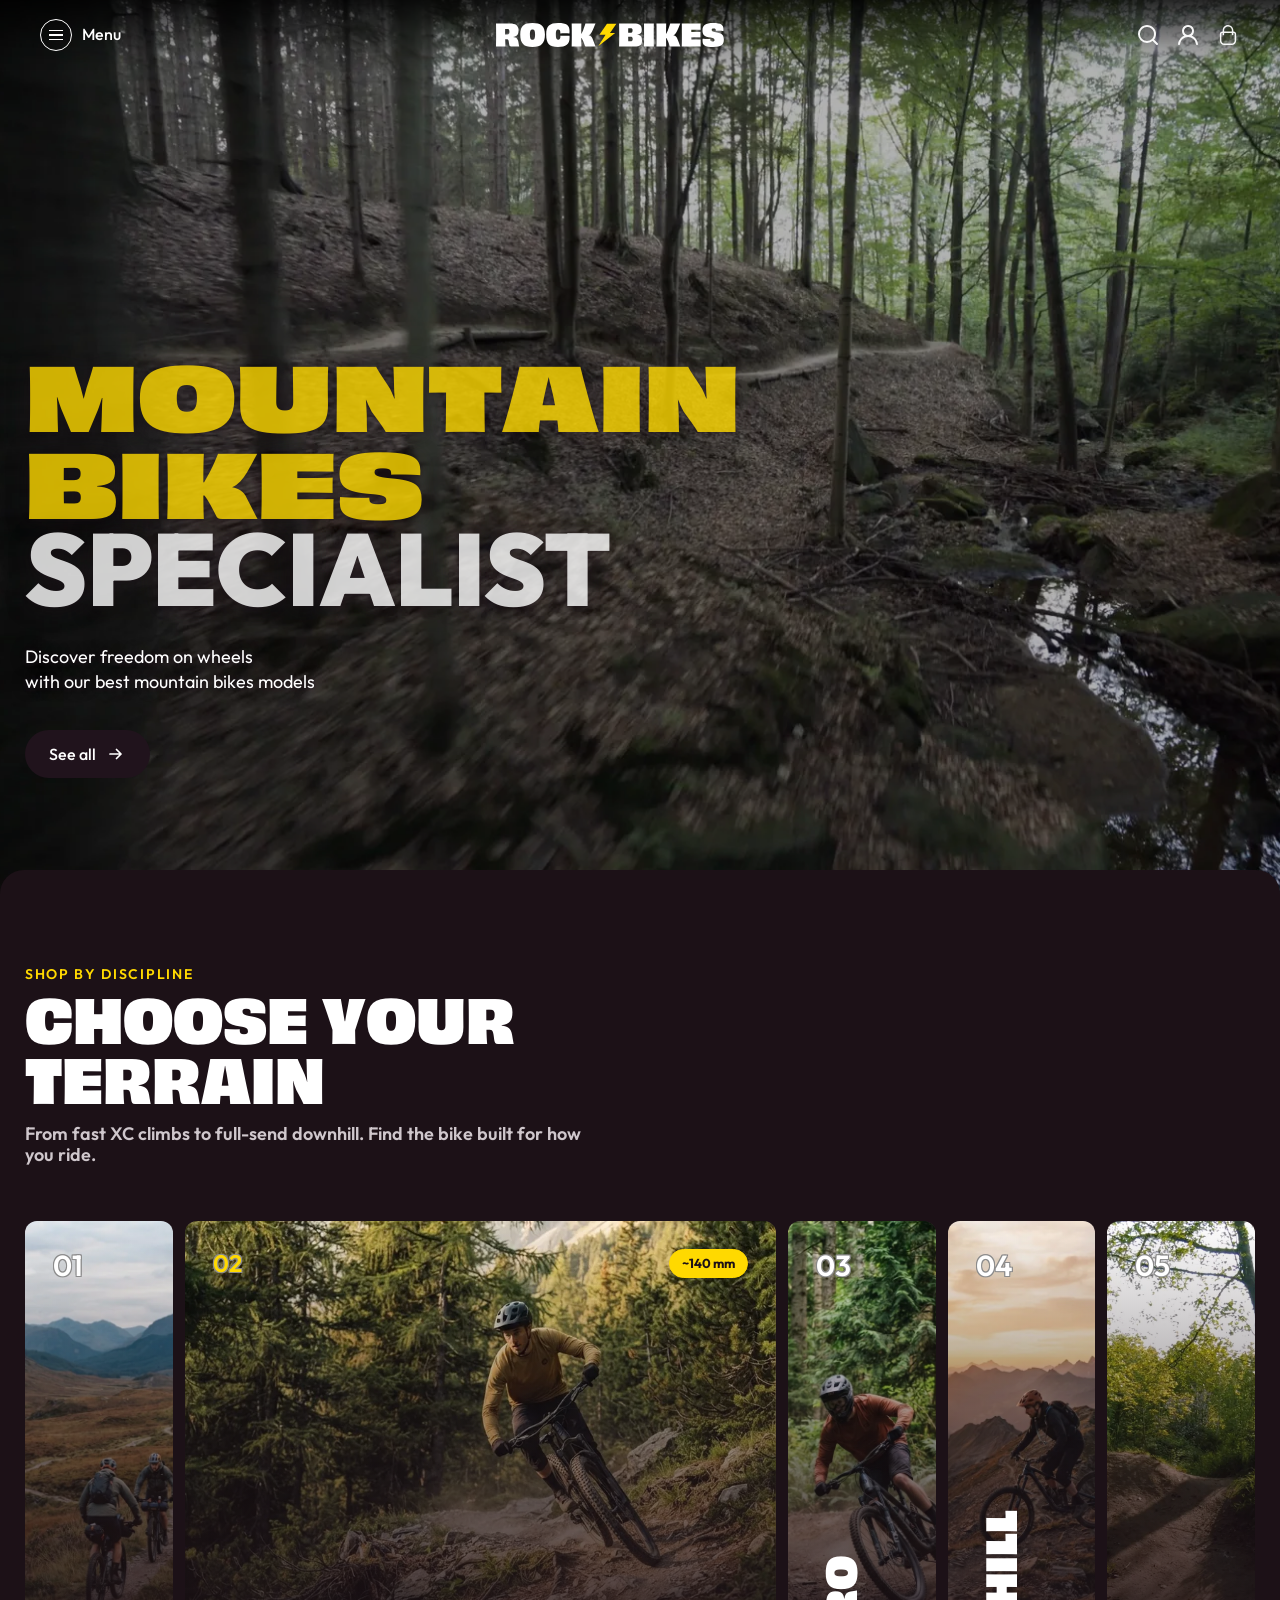
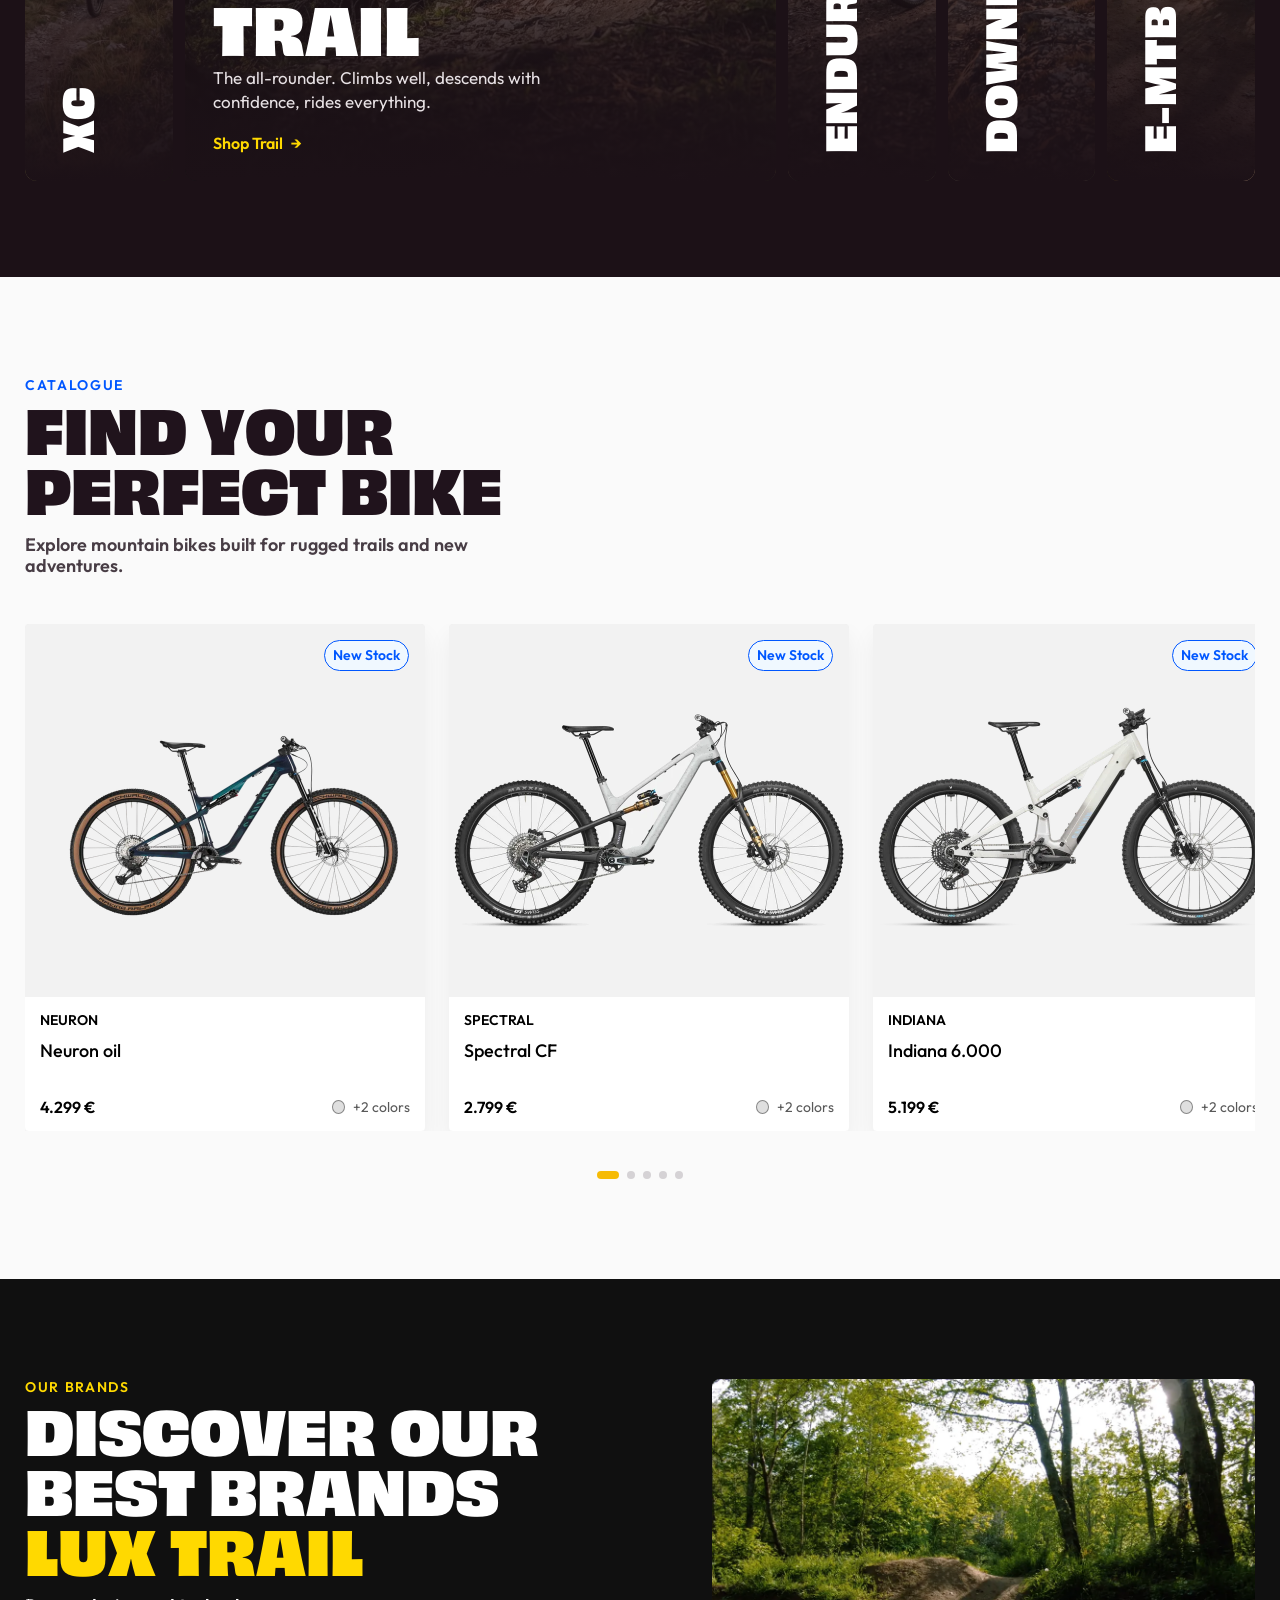
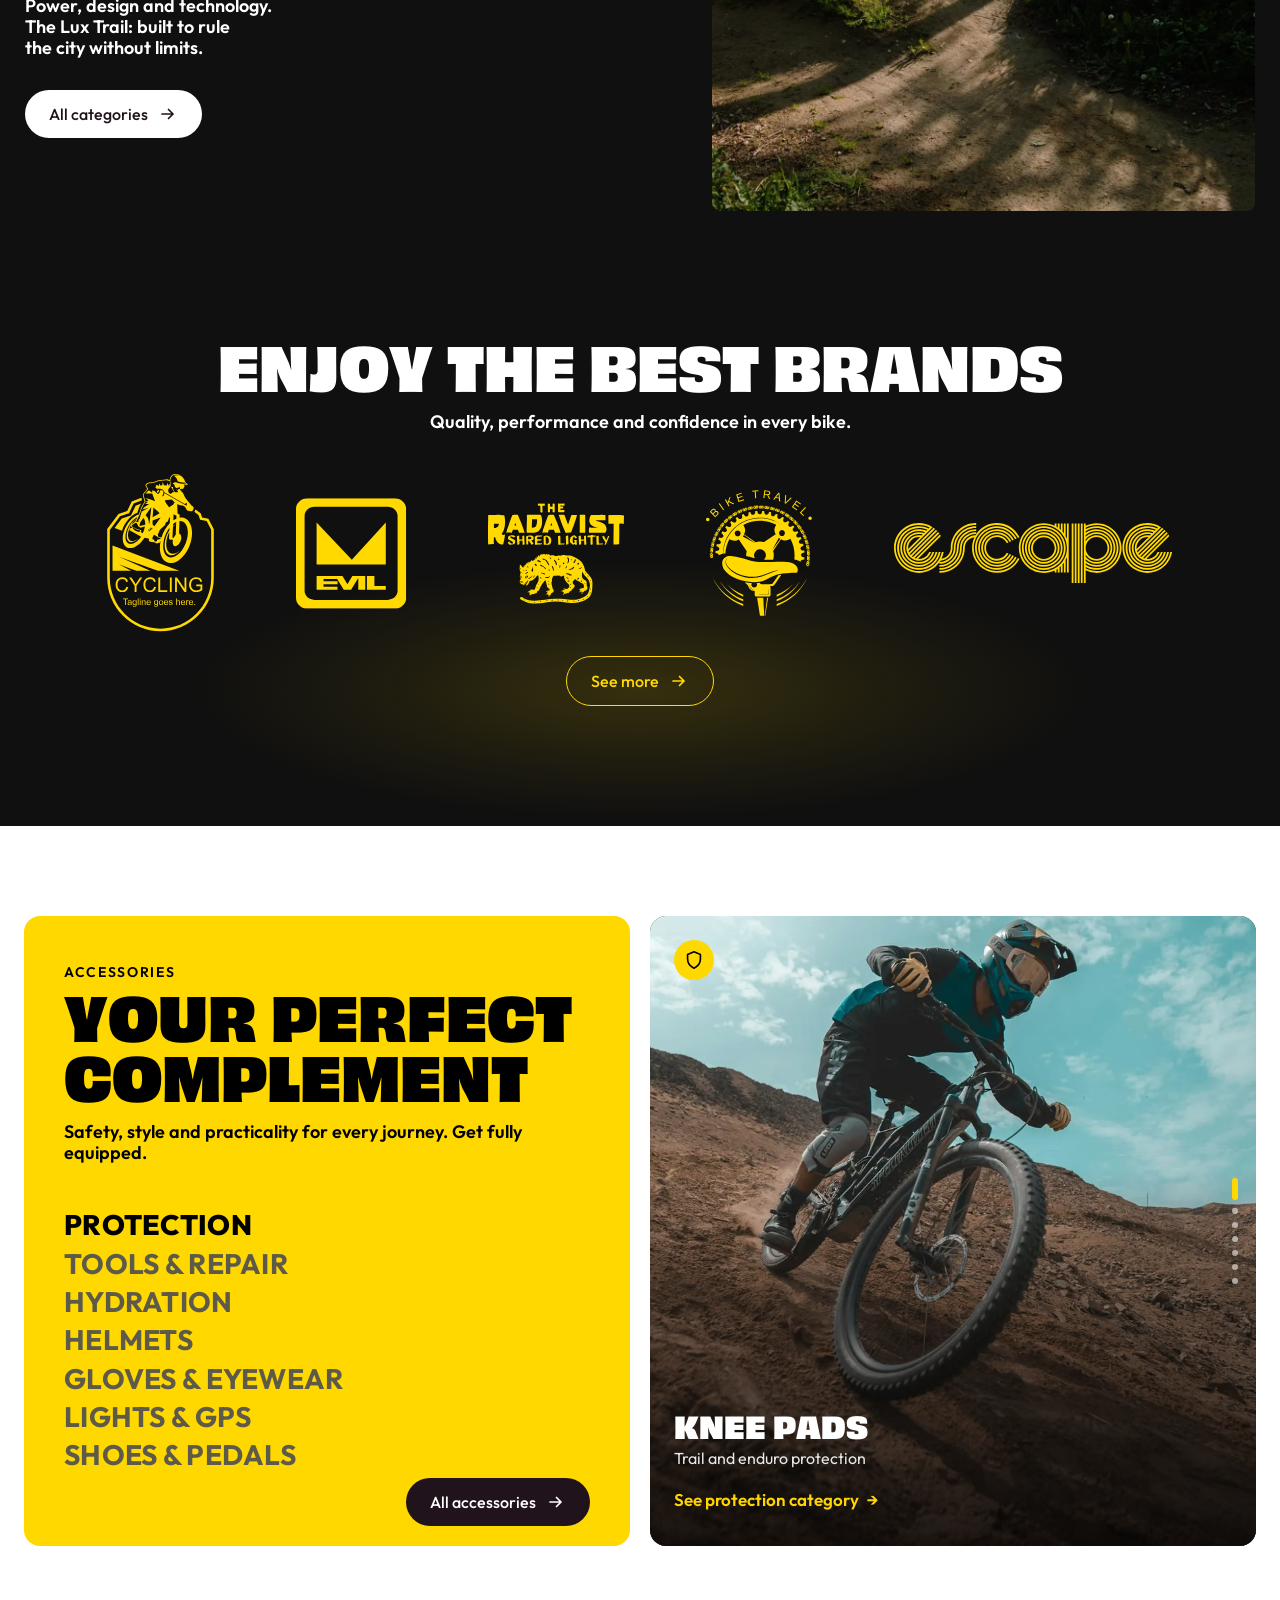
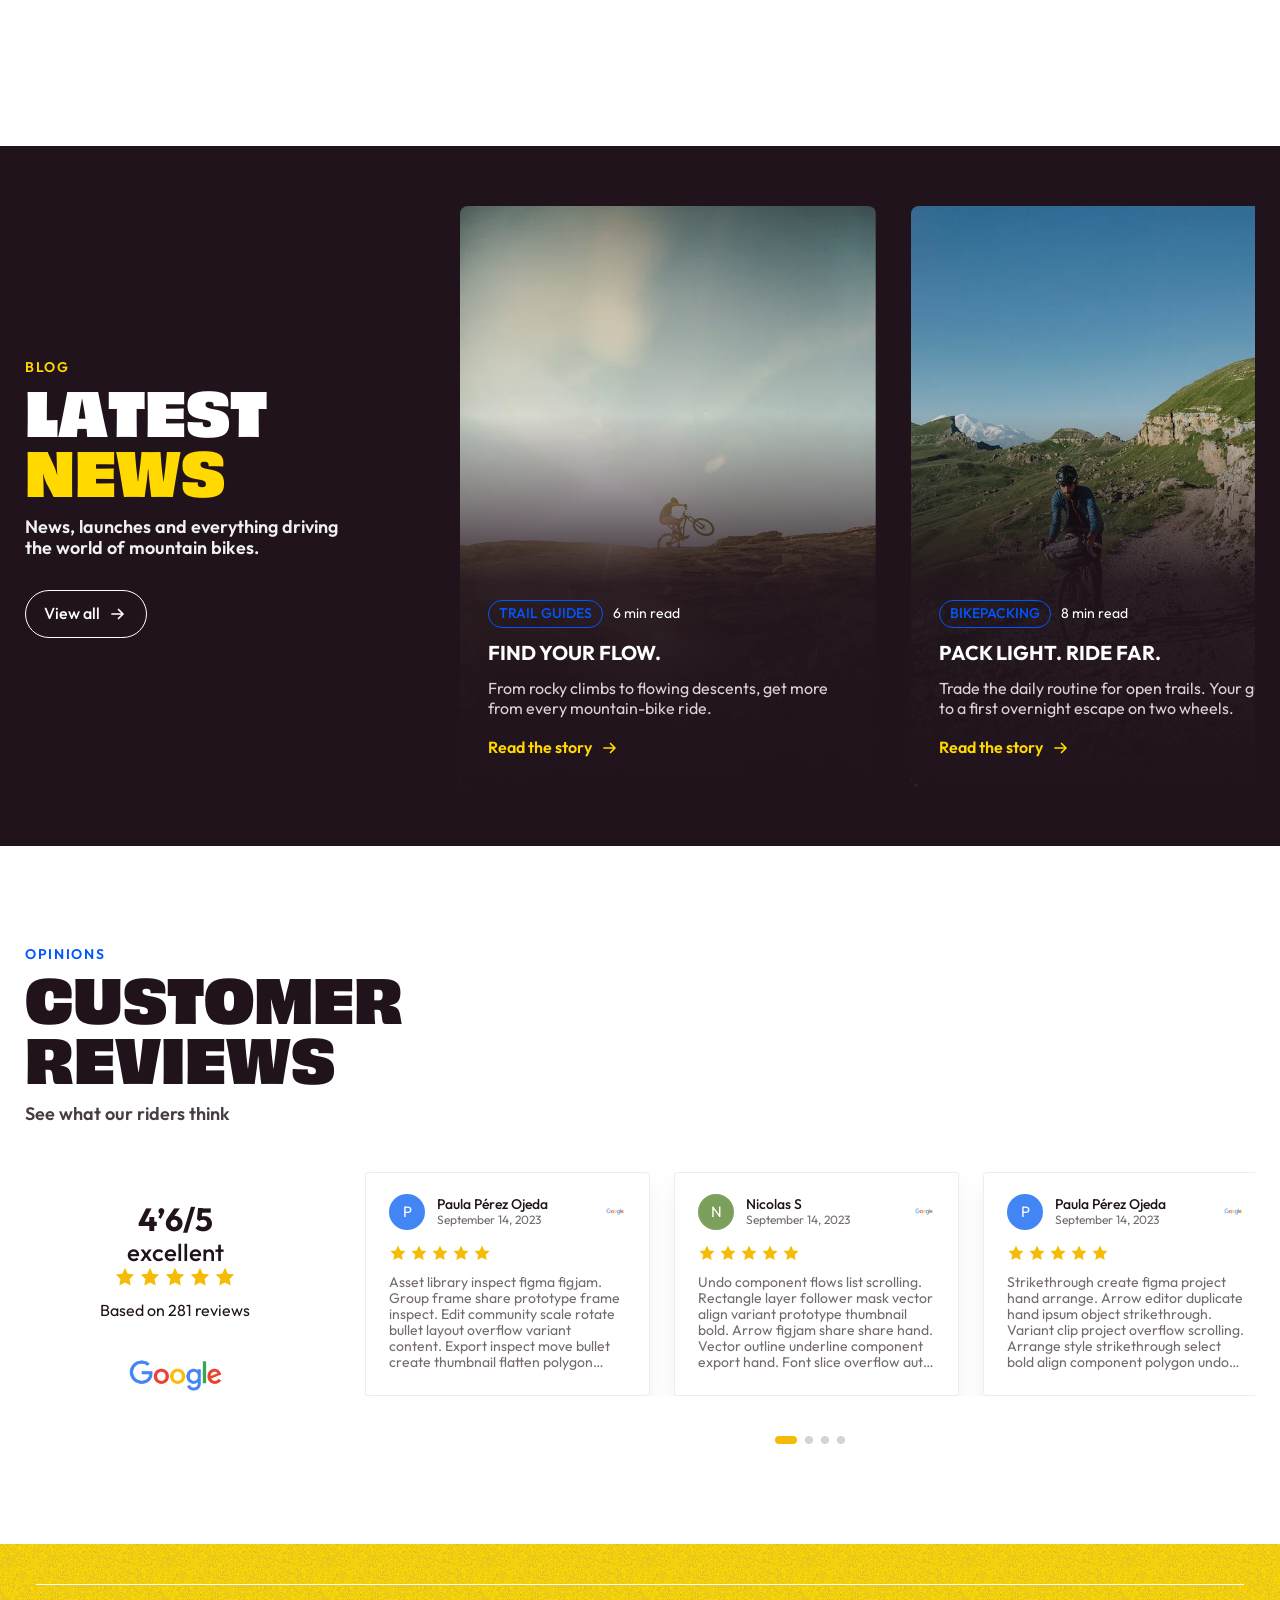
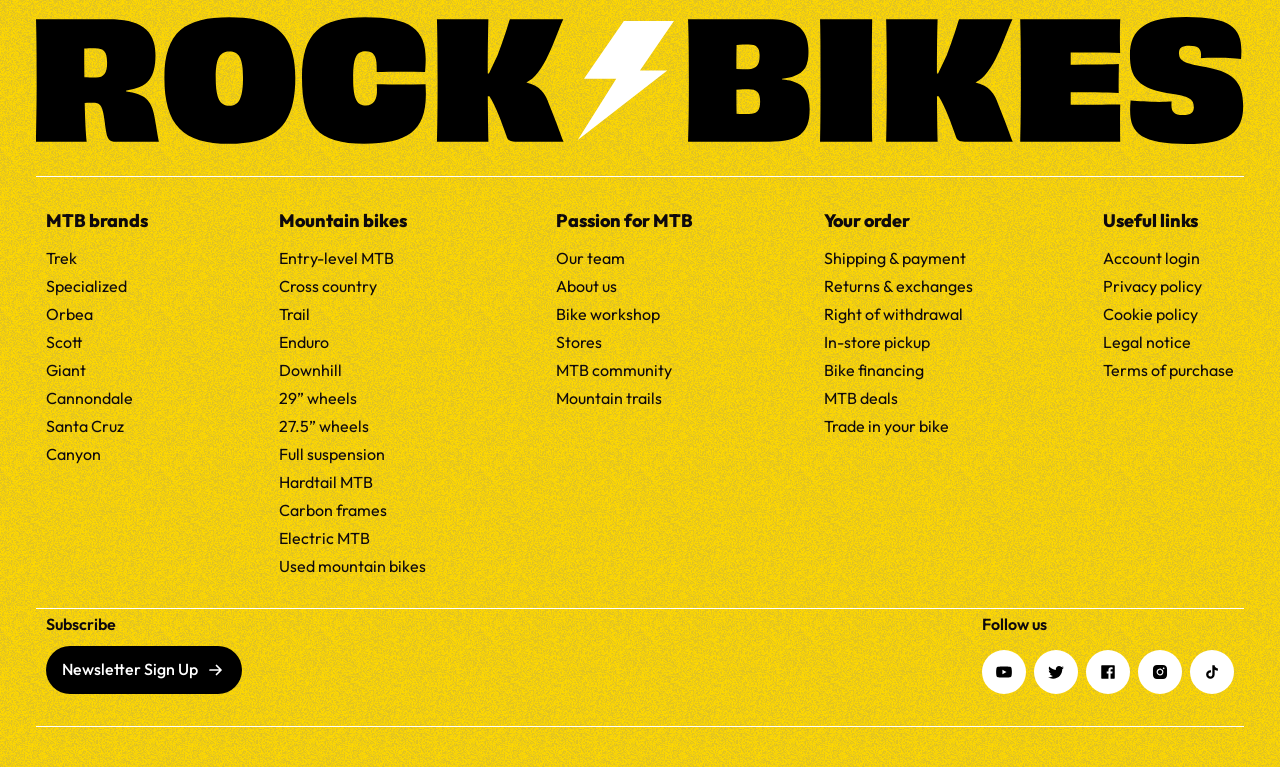
==== commit 71f8a6db: "Limpia la ficha de restos de patinete y afina espaciados y CTAs de la home. Sustituye las fotos Dual" ====
--- a/index.html
+++ b/index.html
@@ -17,7 +17,7 @@
 <link rel="preconnect" href="https://fonts.gstatic.com" crossorigin>
 <link href="https://fonts.googleapis.com/css2?family=Outfit:wght@400;500;600;700;800;900&family=Work+Sans:wght@400;500;600;700;800&display=swap" rel="stylesheet">
 
-<link rel="stylesheet" href="assets/css/style.css?v=20261116d">
+<link rel="stylesheet" href="assets/css/style.css?v=20261116i">
 </head>
 <body>
 
@@ -736,6 +736,7 @@
   <div class="container">
     <div class="section__head">
       <div>
+        <p class="section__eyebrow">Opinions</p>
         <h2 class="display display--dark">Customer<br>reviews</h2>
         <p class="section__lead">See what our riders think</p>
       </div>
--- a/assets/css/style.css
+++ b/assets/css/style.css
@@ -1309,14 +1309,15 @@
   color: var(--c-yellow);
 }
 
-/* El titular va con el mismo `.display` de 60 px que el resto de secciones. */
-.terrain__title { margin-bottom: 16px; }
+/* Mismo ritmo que Opinions / Catalogue: titular sin margen, lead a 20 px. */
+.terrain__title { margin-bottom: 0; }
 
 .terrain__lead {
-  margin: 0;
+  margin: 20px 0 0;
   max-width: 560px;
   font-size: 18px;
-  line-height: 29px;
+  font-weight: 600;
+  line-height: 21px;
   color: #CFC7CC;
 }
 
@@ -1398,6 +1399,14 @@
   font-size: 24px;
   font-weight: 600;
   color: var(--c-white);
+  /* Contorno gris claro: el amarillo/blanco se pierde sobre cielos claros. */
+  -webkit-text-stroke: 1.5px var(--c-text-soft);
+  paint-order: stroke fill;
+  text-shadow:
+    -1px -1px 0 #8C8C8C,
+     1px -1px 0 #8C8C8C,
+    -1px  1px 0 #8C8C8C,
+     1px  1px 0 #8C8C8C;
 }
 /* El número se enciende en amarillo al abrirse el panel; en reposo va en blanco. */
 .is-active .terrain__num { color: var(--c-yellow); }
@@ -1878,7 +1887,13 @@
   padding: 100px 0 60px;
 }
 
-.brands__lead { margin-top: 24px; font-size: 18px; line-height: 21px; color: var(--c-white); }
+.brands__lead {
+  margin-top: 20px;
+  font-size: 18px;
+  font-weight: 600;
+  line-height: 21px;
+  color: var(--c-white);
+}
 .brands__copy .btn { margin-top: 32px; }
 
 /* El hueco en el diseño mide 639×509 —proporción 1,26:1—, no 16:9: Figma recorta
@@ -1927,10 +1942,16 @@
   color: var(--c-yellow);
 }
 
-.brands__sub { margin-top: 24px; font-size: 18px; color: var(--c-white); }
+.brands__sub {
+  margin-top: 20px;
+  font-size: 18px;
+  font-weight: 600;
+  line-height: 21px;
+  color: var(--c-white);
+}
 
 /* Segundo bloque de marcas: titular propio sobre la fila de logos. */
-.brands__row .brands__title { margin: 0 0 16px; color: var(--c-white); }
+.brands__row .brands__title { margin: 0; color: var(--c-white); }
 
 /* Fila de marcas: cinco logos; Escape al final para el wrap en móvil. */
 .brands__logos {
@@ -2017,8 +2038,9 @@
 .riders__lead {
   margin: 20px 0 0;
   max-width: 460px;
-  font-size: 17px;
-  line-height: 1.375;
+  font-size: 18px;
+  font-weight: 600;
+  line-height: 21px;
 }
 
 .riders__list {
@@ -2246,9 +2268,11 @@
 
   .riders__lead {
     display: block;
-    margin-top: 16px;
+    margin-top: 20px;
     max-width: none;
-    font-size: 16px;
+    font-size: 18px;
+    font-weight: 600;
+    line-height: 21px;
   }
 
   .riders__list {
@@ -2532,17 +2556,17 @@
   flex-direction: column;
   align-items: flex-start;
   justify-content: flex-start;
-  gap: clamp(24px, calc(24px + (100vw - 1366px) * 0.196), 45px);
+  gap: 0;
   align-self: stretch;
 }
 
-/* Antetítulo y titular van juntos, sin el hueco que separa al resto de hijos. */
+/* Antetítulo y titular juntos; lead a 20 px, como Opinions. */
 .news__heading {
   display: flex;
   flex-direction: column;
 }
 .news__title {
-  margin: 0 0 clamp(12px, calc(12px + (100vw - 1366px) * 0.159), 29px);
+  margin: 0;
   font-family: var(--font-display);
   font-size: 60px;
   font-weight: 900;
@@ -2552,15 +2576,17 @@
 .news__title span { color: var(--c-yellow); }
 .news__lead {
   width: clamp(452px, calc(464px + (100vw - 1366px) * -0.112), 464px);
-  margin: 0;
-  font-size: clamp(18px, calc(18px + (100vw - 1366px) * 0.0187), 20px);
-  line-height: clamp(22.68px, calc(22.68px + (100vw - 1366px) * 0.031), 26px);
+  margin: 20px 0 0;
+  font-size: 18px;
+  font-weight: 600;
+  line-height: 21px;
   color: #F0F0F0;
 }
 .news__all {
   display: inline-flex;
   align-items: center;
   gap: clamp(8px, calc(8px + (100vw - 1366px) * 0.0374), 12px);
+  margin-top: 32px;
   height: clamp(48px, calc(48px + (100vw - 1366px) * 0.224), 72px);
   padding: 0 clamp(18px, calc(18px + (100vw - 1366px) * 0.056), 24px);
   border: 1px solid var(--c-white);
@@ -3277,11 +3303,14 @@
   .news {
     display: flex;
     flex-direction: column;
+    /* Sin gap: con display:contents el hueco de 40 px se colaba entre
+       titular y lead (20 + 40 = 60). El ritmo lo marcan los márgenes. */
+    gap: 0;
   }
   .news__head { display: contents; }
   .news__heading { order: 1; }
   .news__lead { order: 2; }
-  .news__carousel { order: 3; }
+  .news__carousel { order: 3; margin-top: 40px; }
   .news__all { order: 4; margin-top: 32px; }
 
   .brands__top {
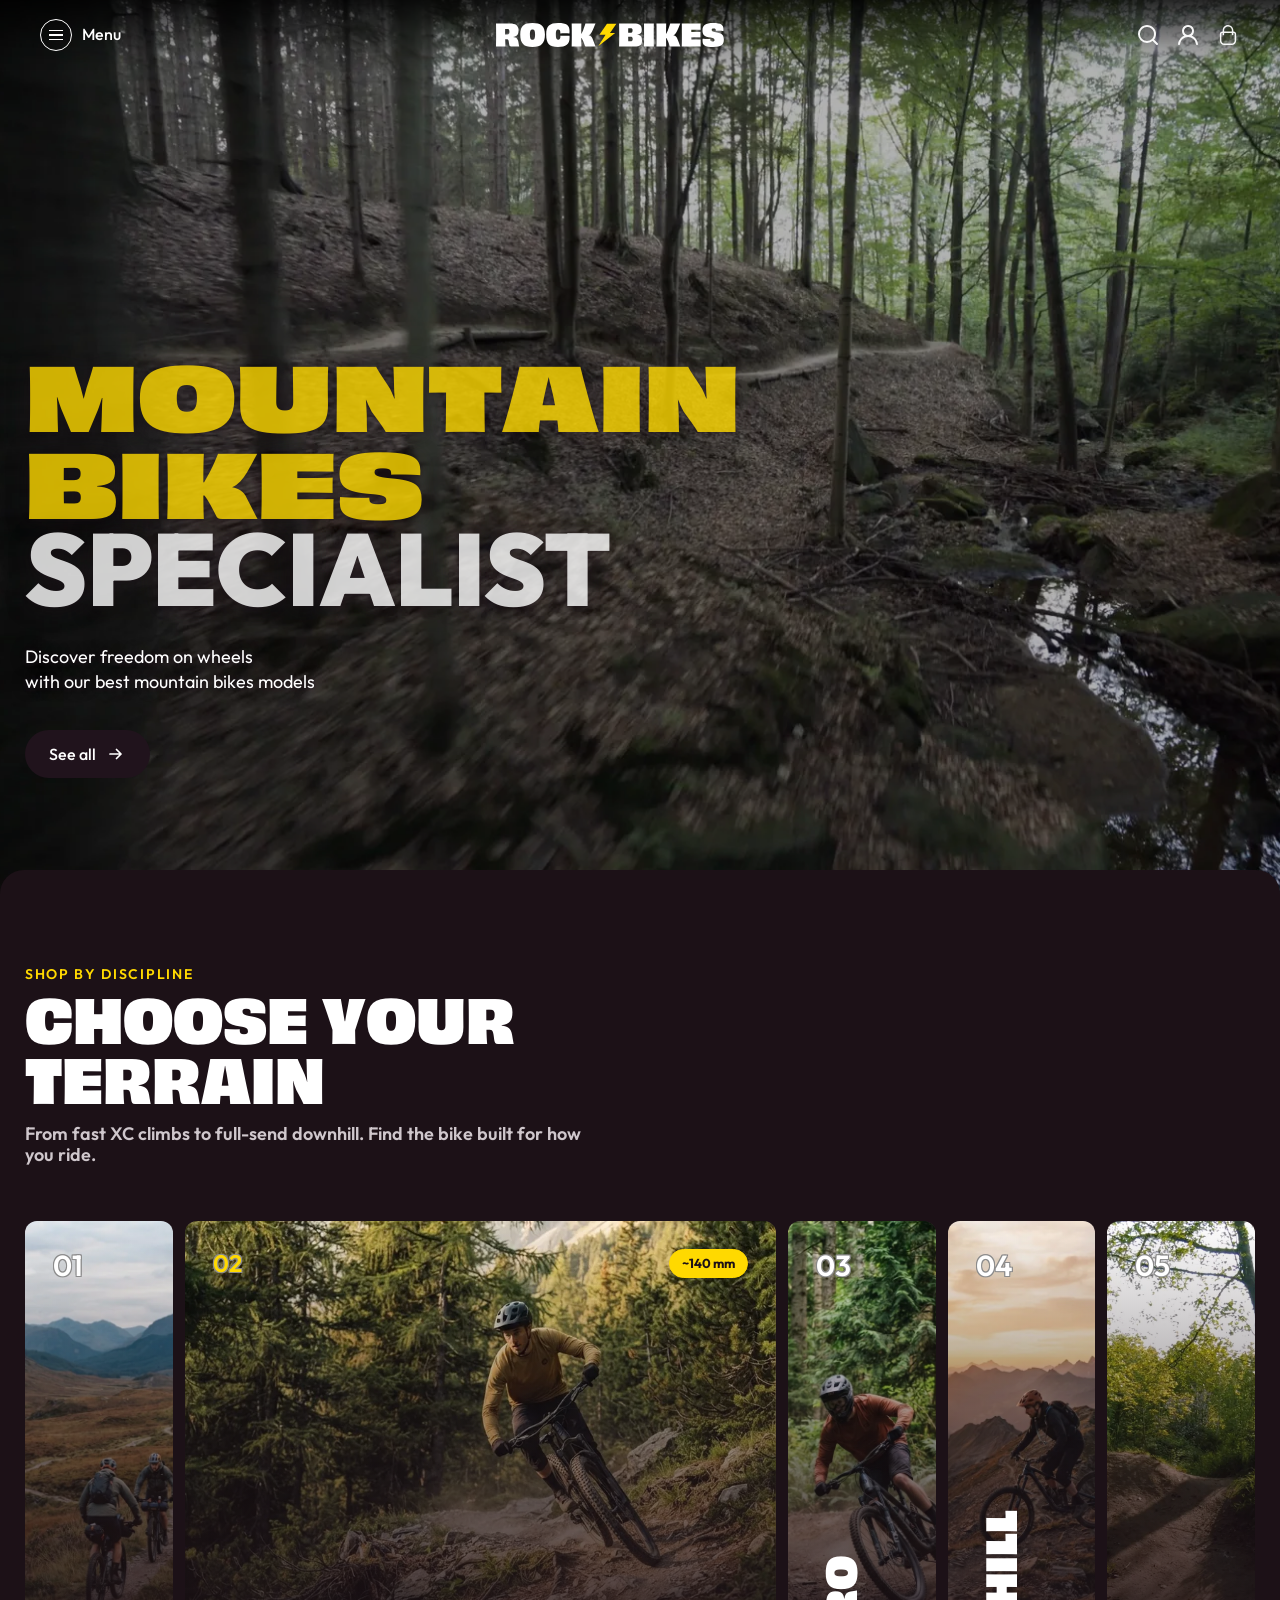
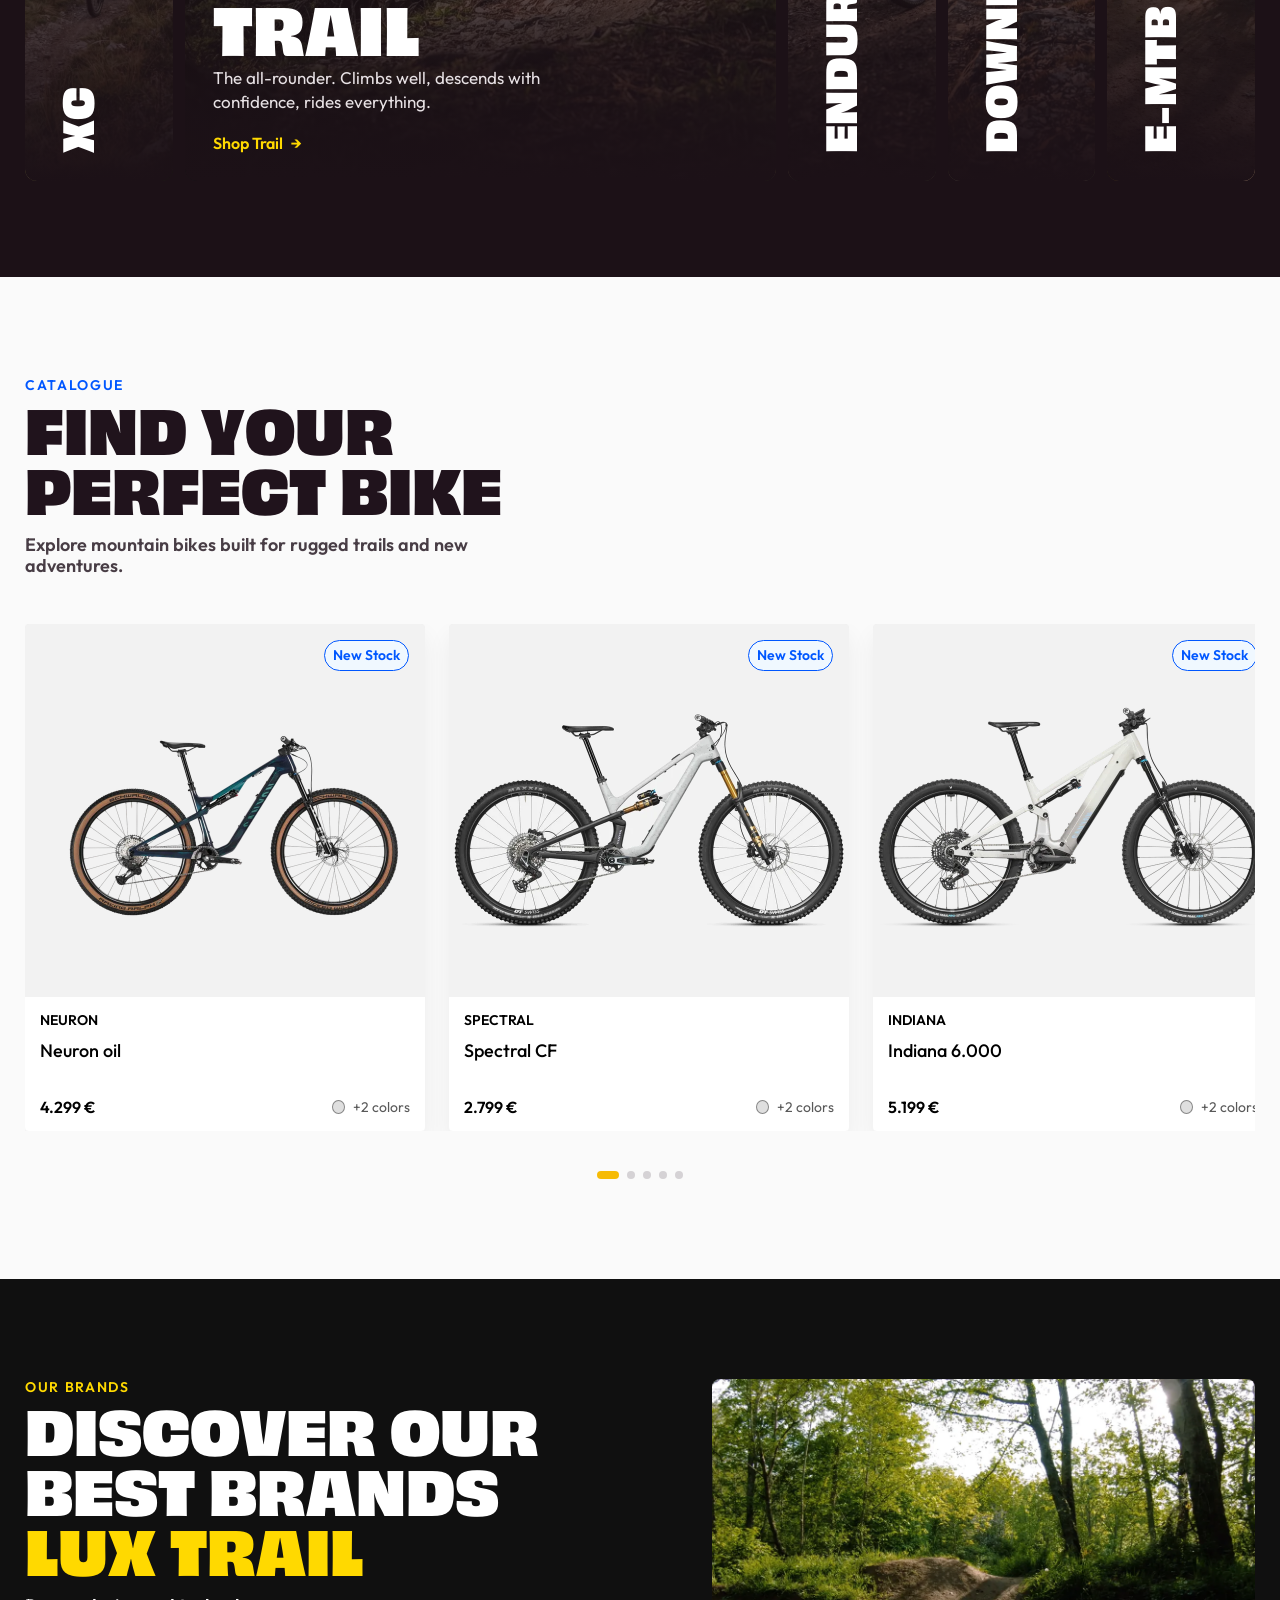
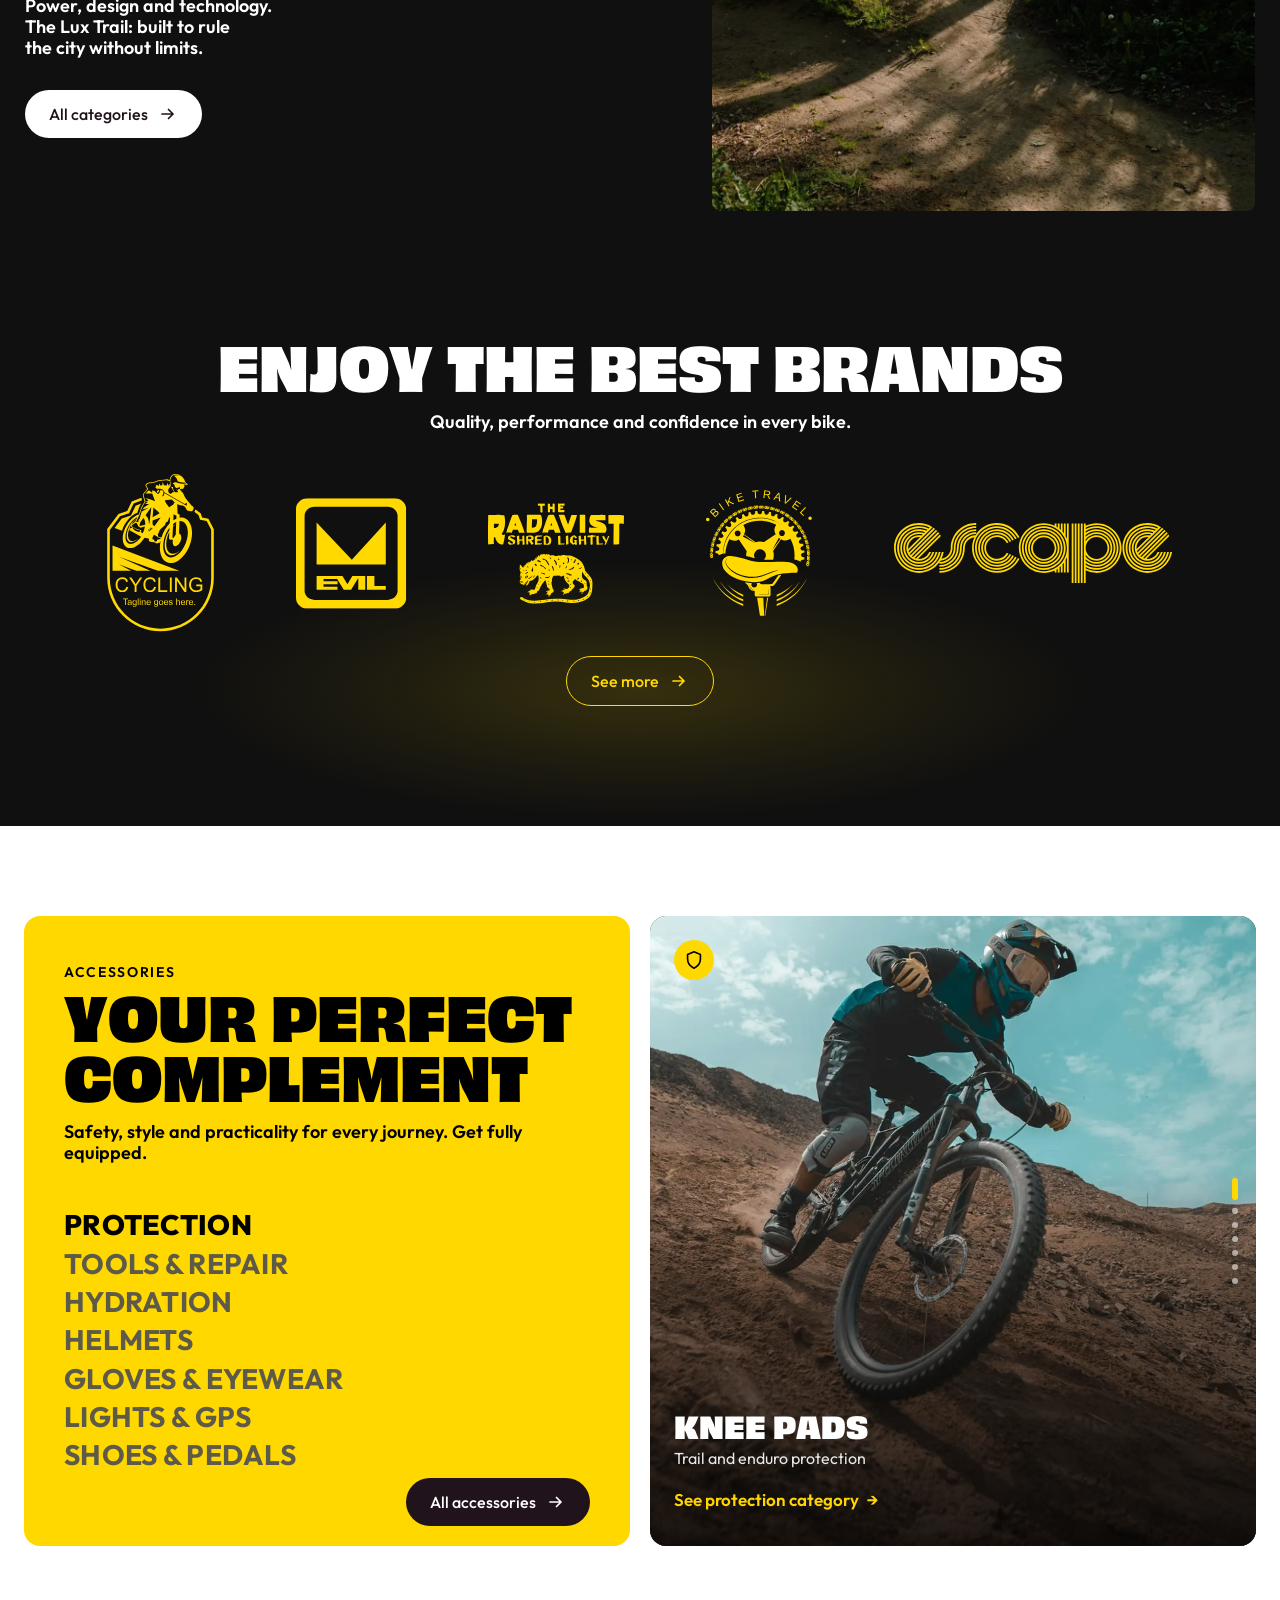
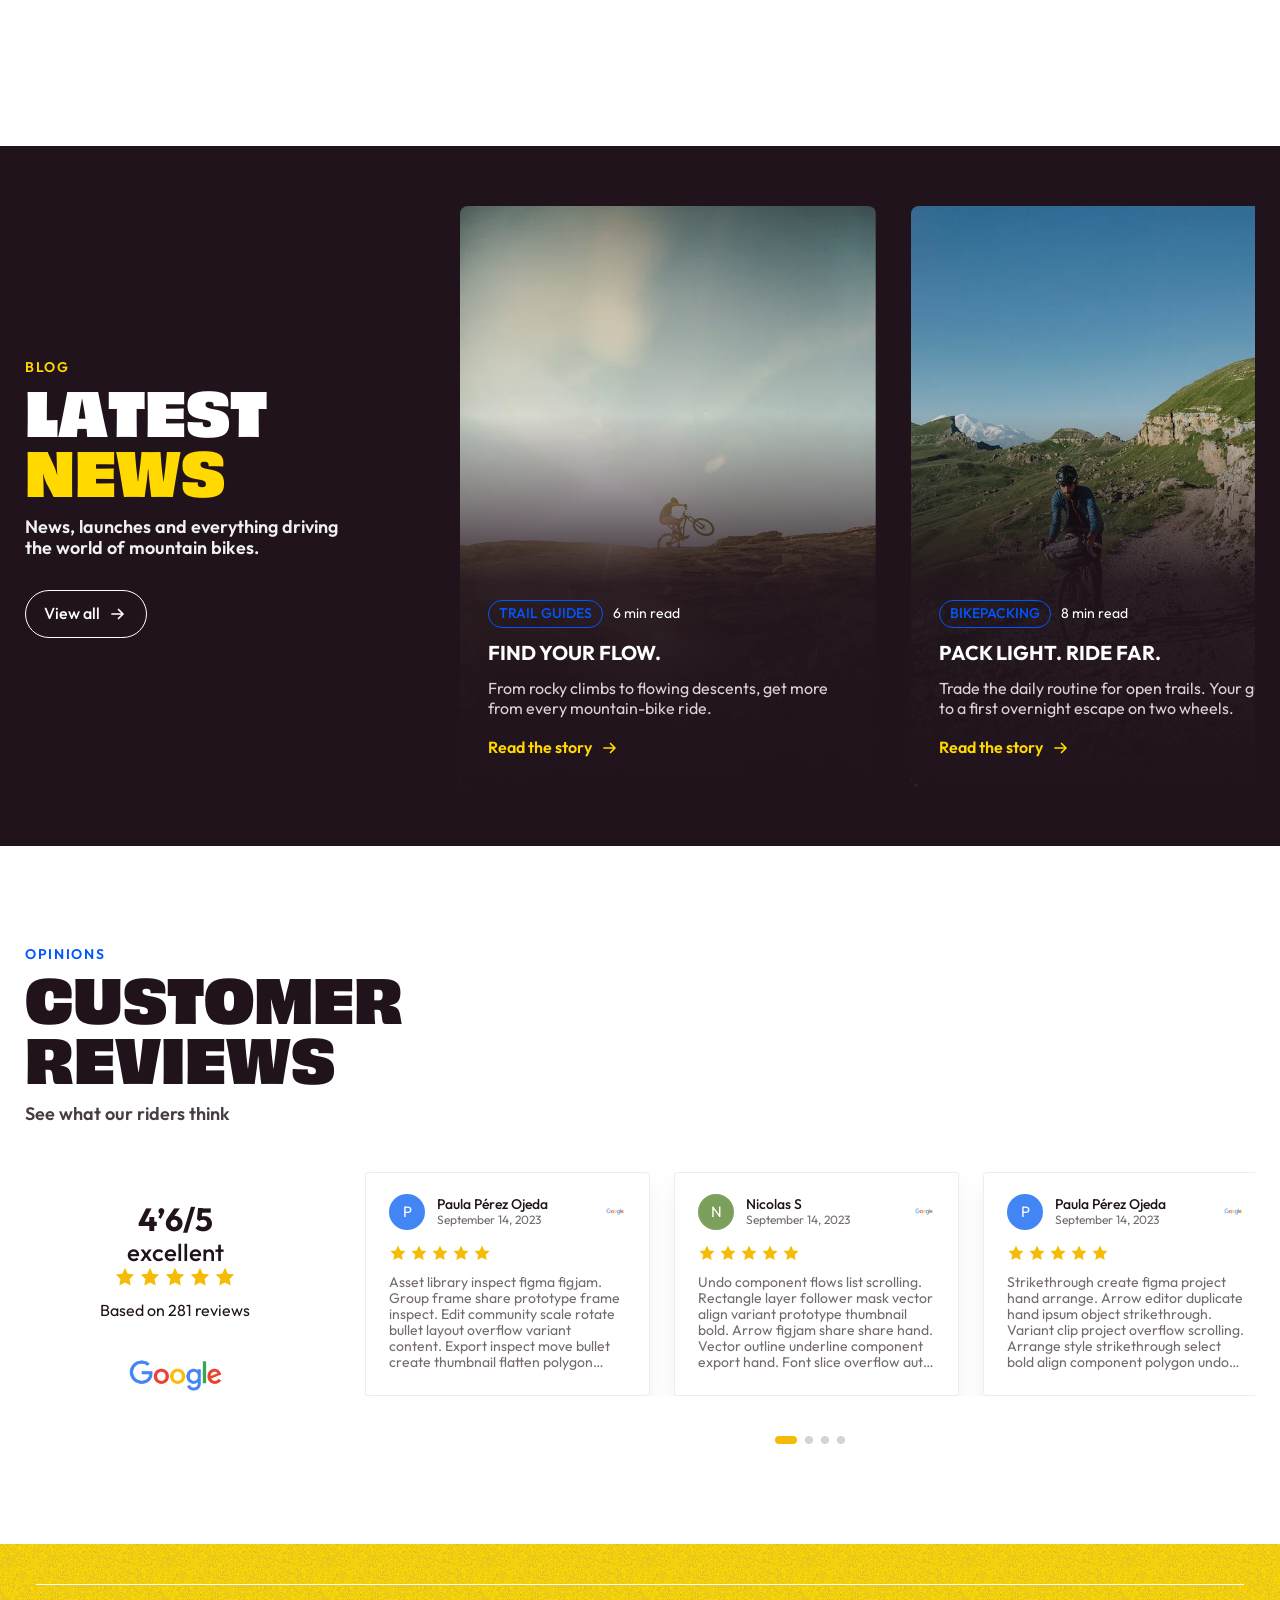
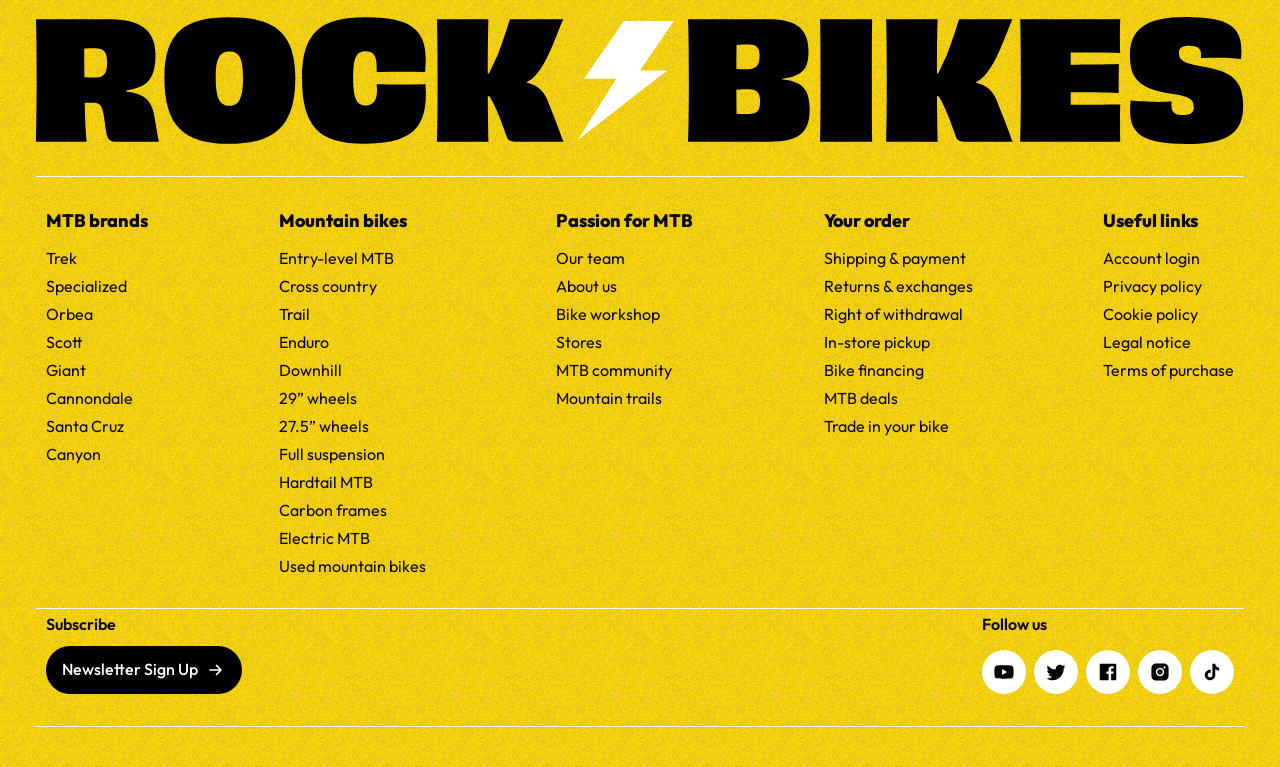
==== commit 8d1b84dc: "Mejora el buscador móvil y agranda los iconos sociales del footer. Deja visible Close con margen en " ====
--- a/index.html
+++ b/index.html
@@ -17,7 +17,7 @@
 <link rel="preconnect" href="https://fonts.gstatic.com" crossorigin>
 <link href="https://fonts.googleapis.com/css2?family=Outfit:wght@400;500;600;700;800;900&family=Work+Sans:wght@400;500;600;700;800&display=swap" rel="stylesheet">
 
-<link rel="stylesheet" href="assets/css/style.css?v=20261116i">
+<link rel="stylesheet" href="assets/css/style.css?v=20261116m">
 </head>
 <body>
 
--- a/assets/css/style.css
+++ b/assets/css/style.css
@@ -801,12 +801,16 @@
   display: flex;
   align-items: center;
   flex: none;
-  width: 40px;
+  /* Antes width:40px recortaba «Close»; el texto manda el ancho. */
+  width: auto;
+  min-width: 44px;
+  min-height: 36px;
   height: 36px;
   padding: 0;
   font: 400 16px/20px var(--font-body);
   color: #000;
   text-align: left;
+  white-space: nowrap;
 }
 .nav__search-close:hover { text-decoration: underline; }
 
@@ -2912,8 +2916,8 @@
   outline-offset: 2px;
 }
 .foot-follow .social img {
-  width: 18px;
-  height: 18px;
+  width: 22px;
+  height: 22px;
   filter: brightness(0);
   pointer-events: none;
 }
@@ -3100,8 +3104,21 @@
    corta en 1060 para que no queden a ras. */
 @media (max-width: 1060px) {
   .site-header.is-search-open .nav__logo { display: none; }
-  .site-header.is-search-open .nav__actions { flex: 1; }
-  .site-header.is-search-open .nav__search { width: 100%; }
+  .site-header.is-search-open .nav__actions {
+    flex: 1;
+    min-width: 0;
+  }
+  .site-header.is-search-open .nav__search {
+    width: 100%;
+    min-width: 0;
+    /* Hueco entre la píldora y Close, y margen visual al borde. */
+    gap: 12px;
+    padding-right: 4px;
+  }
+  .site-header.is-search-open .nav__search-field {
+    flex: 1 1 auto;
+    min-width: 0;
+  }
 
   /* Buscador móvil (Figma 15430:9888): panel blanco a pantalla completa. */
   .site-header.is-search-open .nav__search-panel {
@@ -3426,19 +3443,19 @@
     box-sizing: border-box;
   }
   .foot-follow .social {
-    gap: 4px;
+    gap: 8px;
   }
   .foot-follow .social a {
-    width: 44px;
-    height: 44px;
-    min-width: 44px;
-    min-height: 44px;
+    width: 48px;
+    height: 48px;
+    min-width: 48px;
+    min-height: 48px;
     background: transparent;
     border-radius: 0;
   }
   .foot-follow .social img {
-    width: 22px;
-    height: 22px;
+    width: 28px;
+    height: 28px;
   }
 
 /* Hero móvil (Figma 15595:3069): barra negra 70 px, 16 px a cada lado,
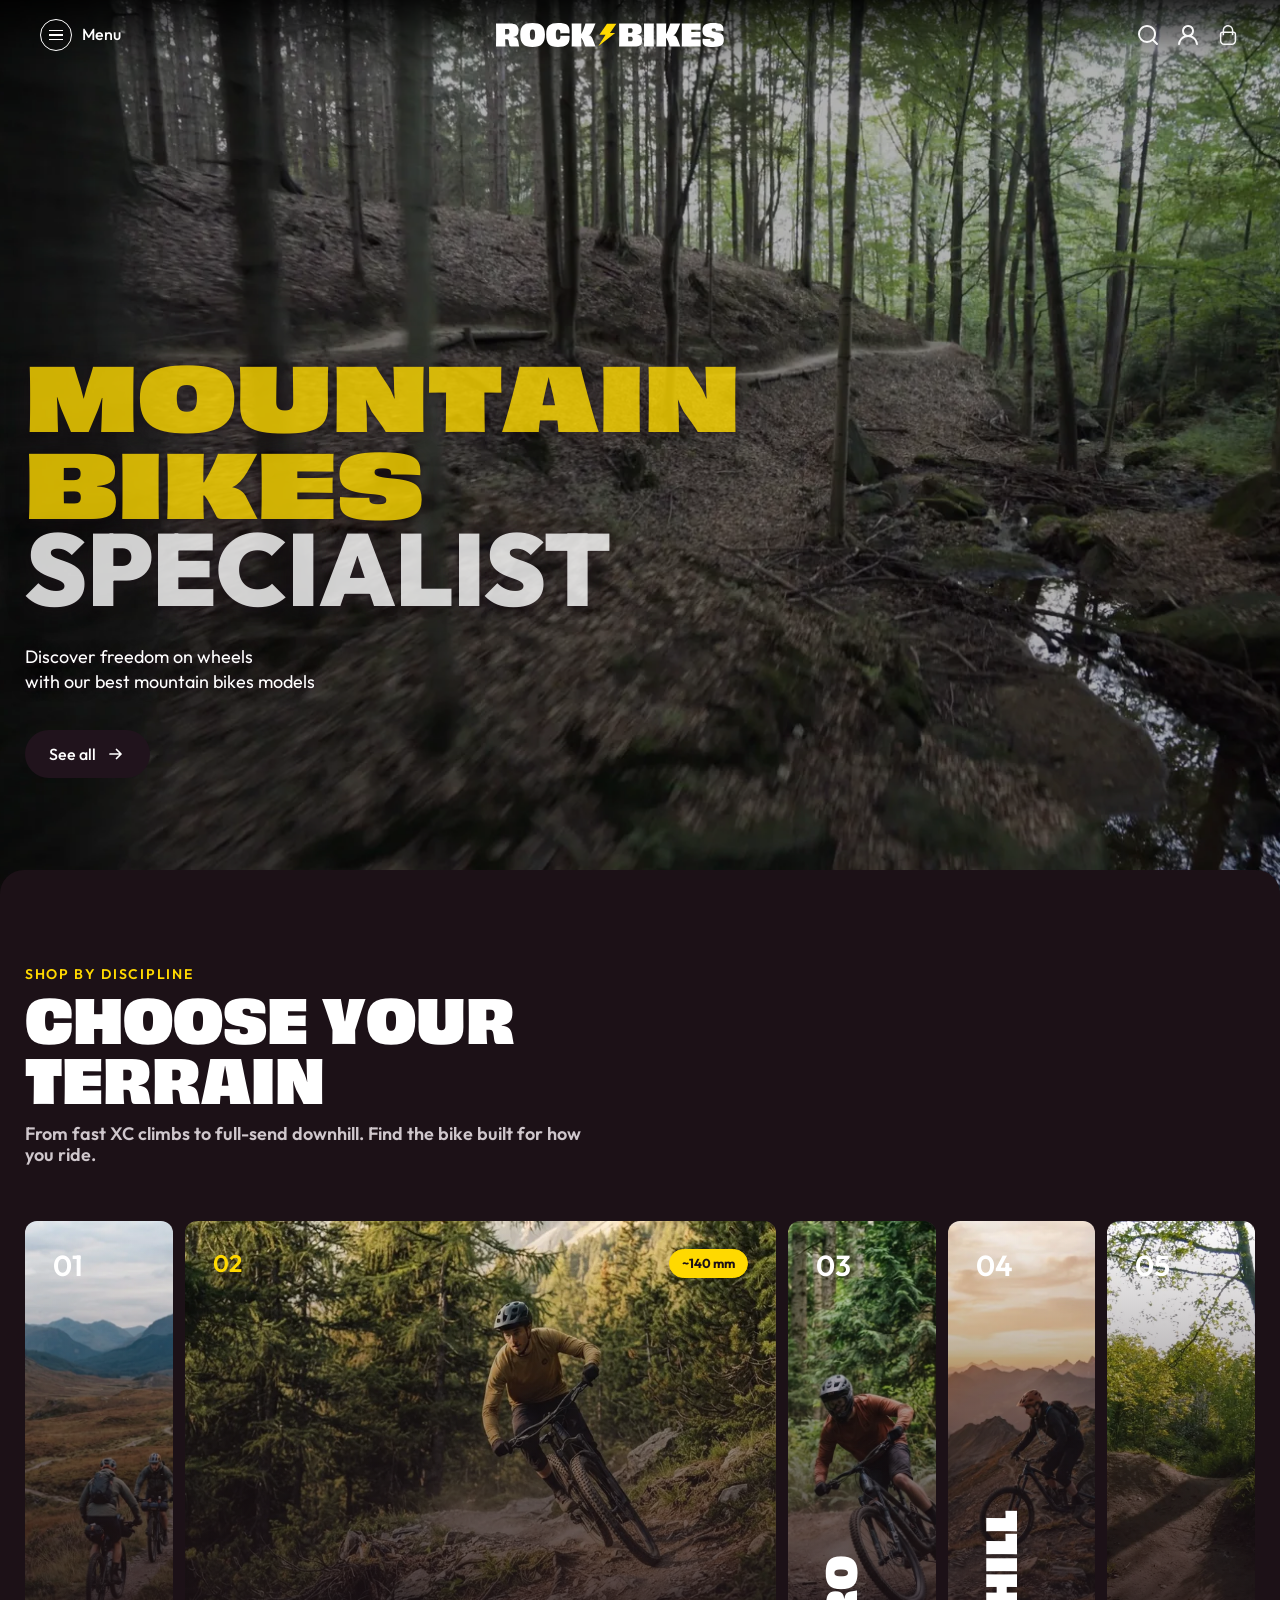
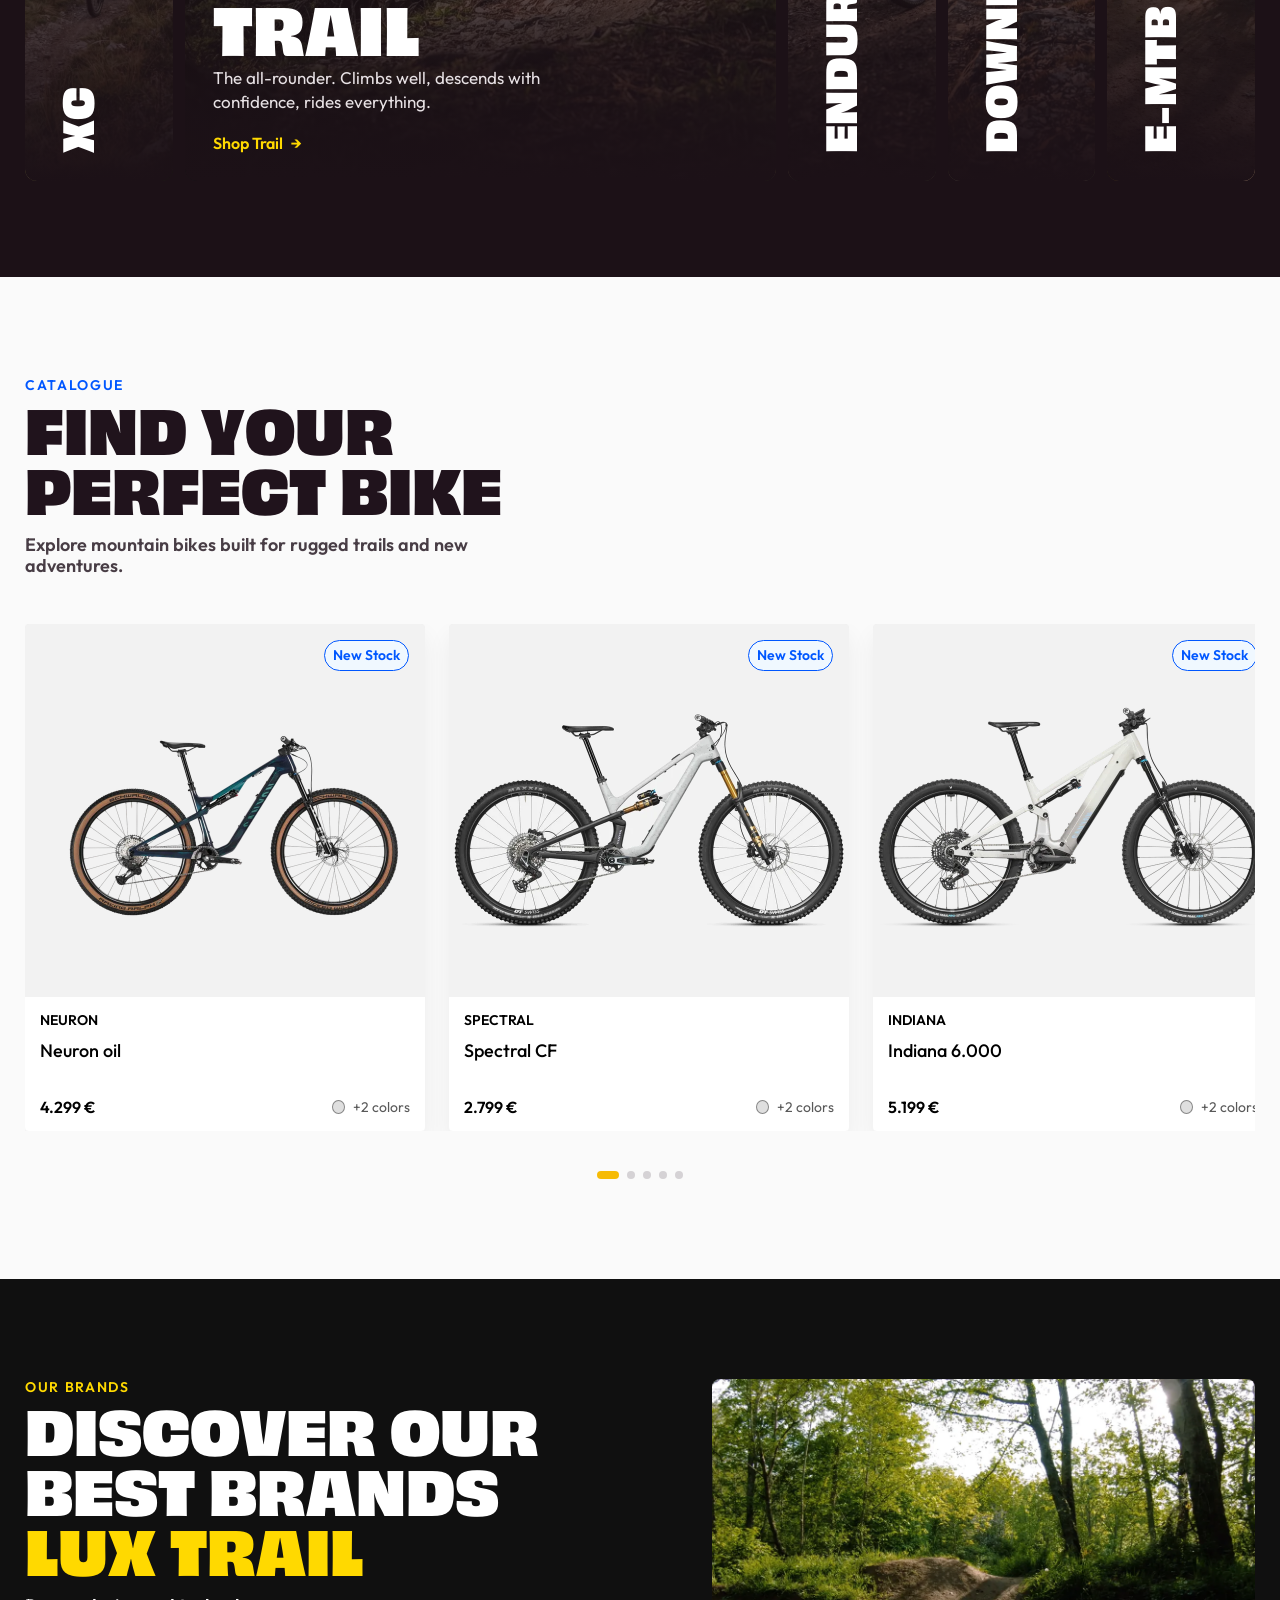
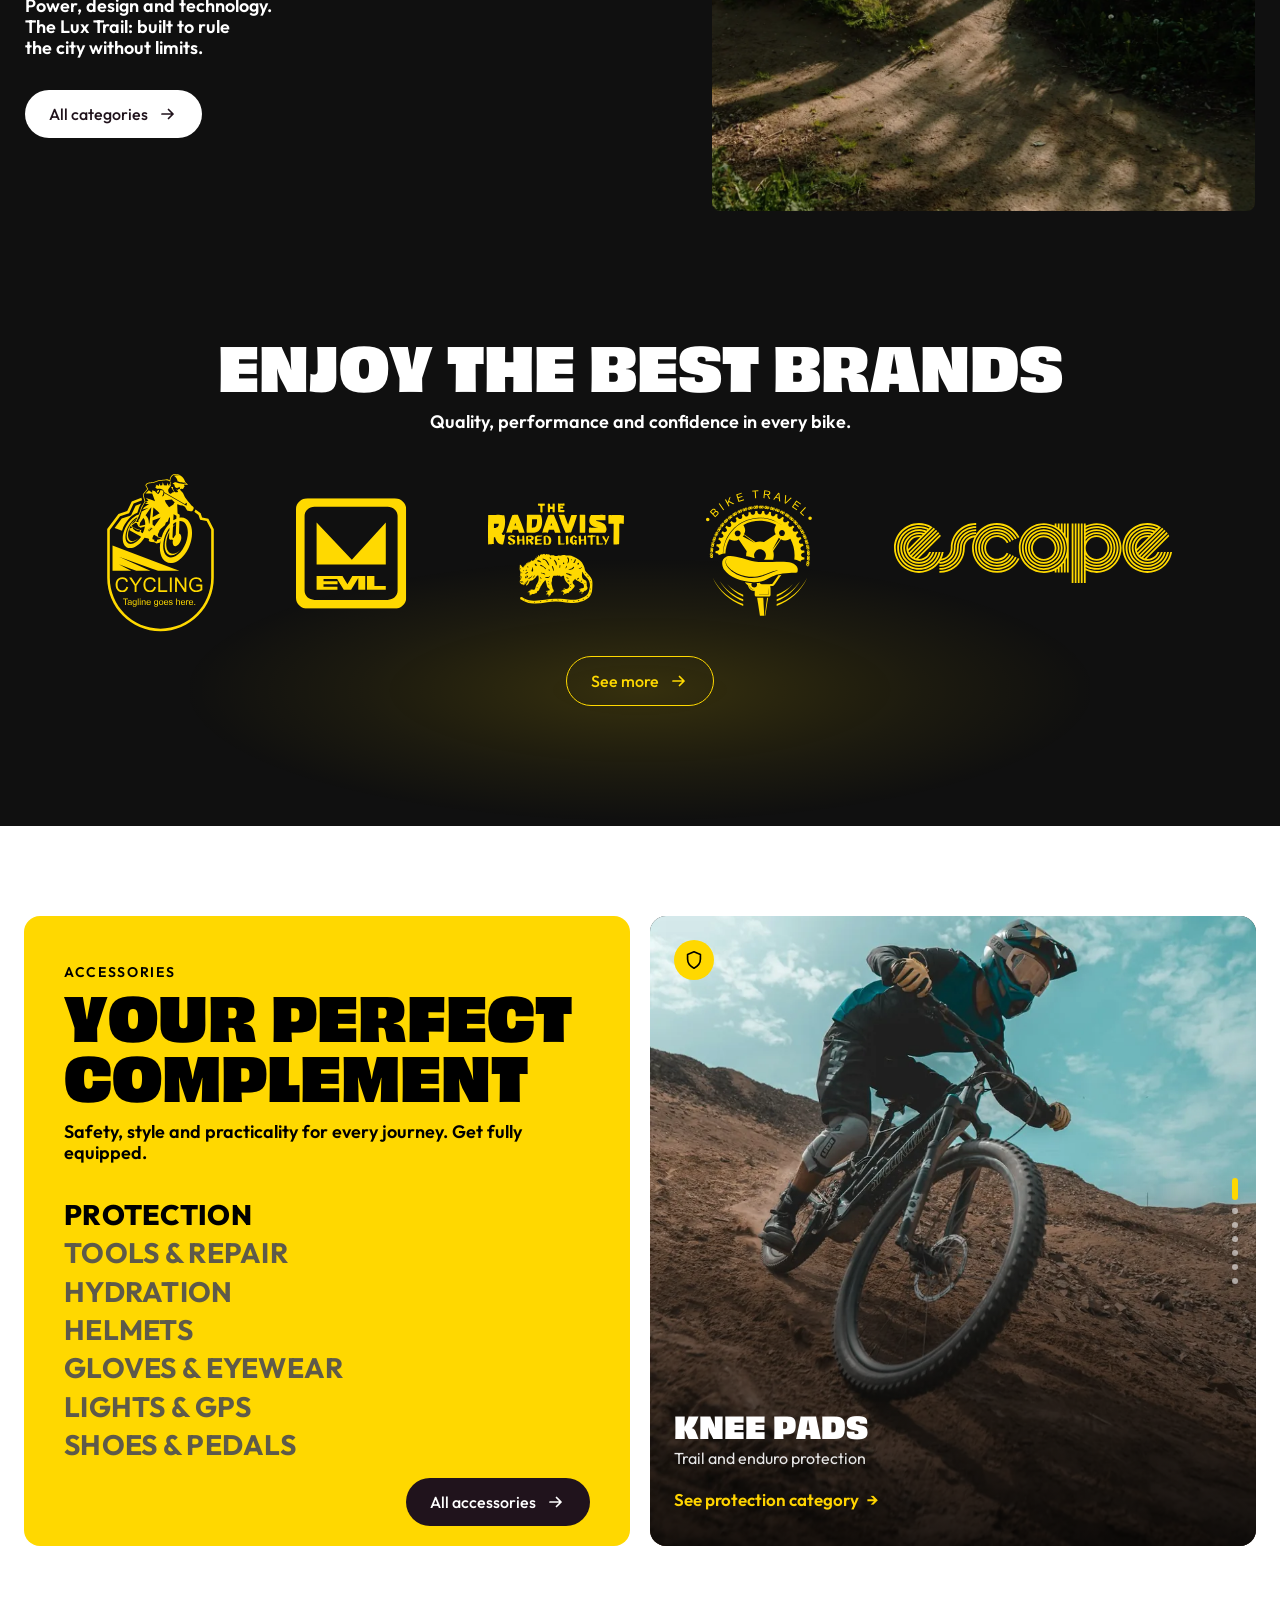
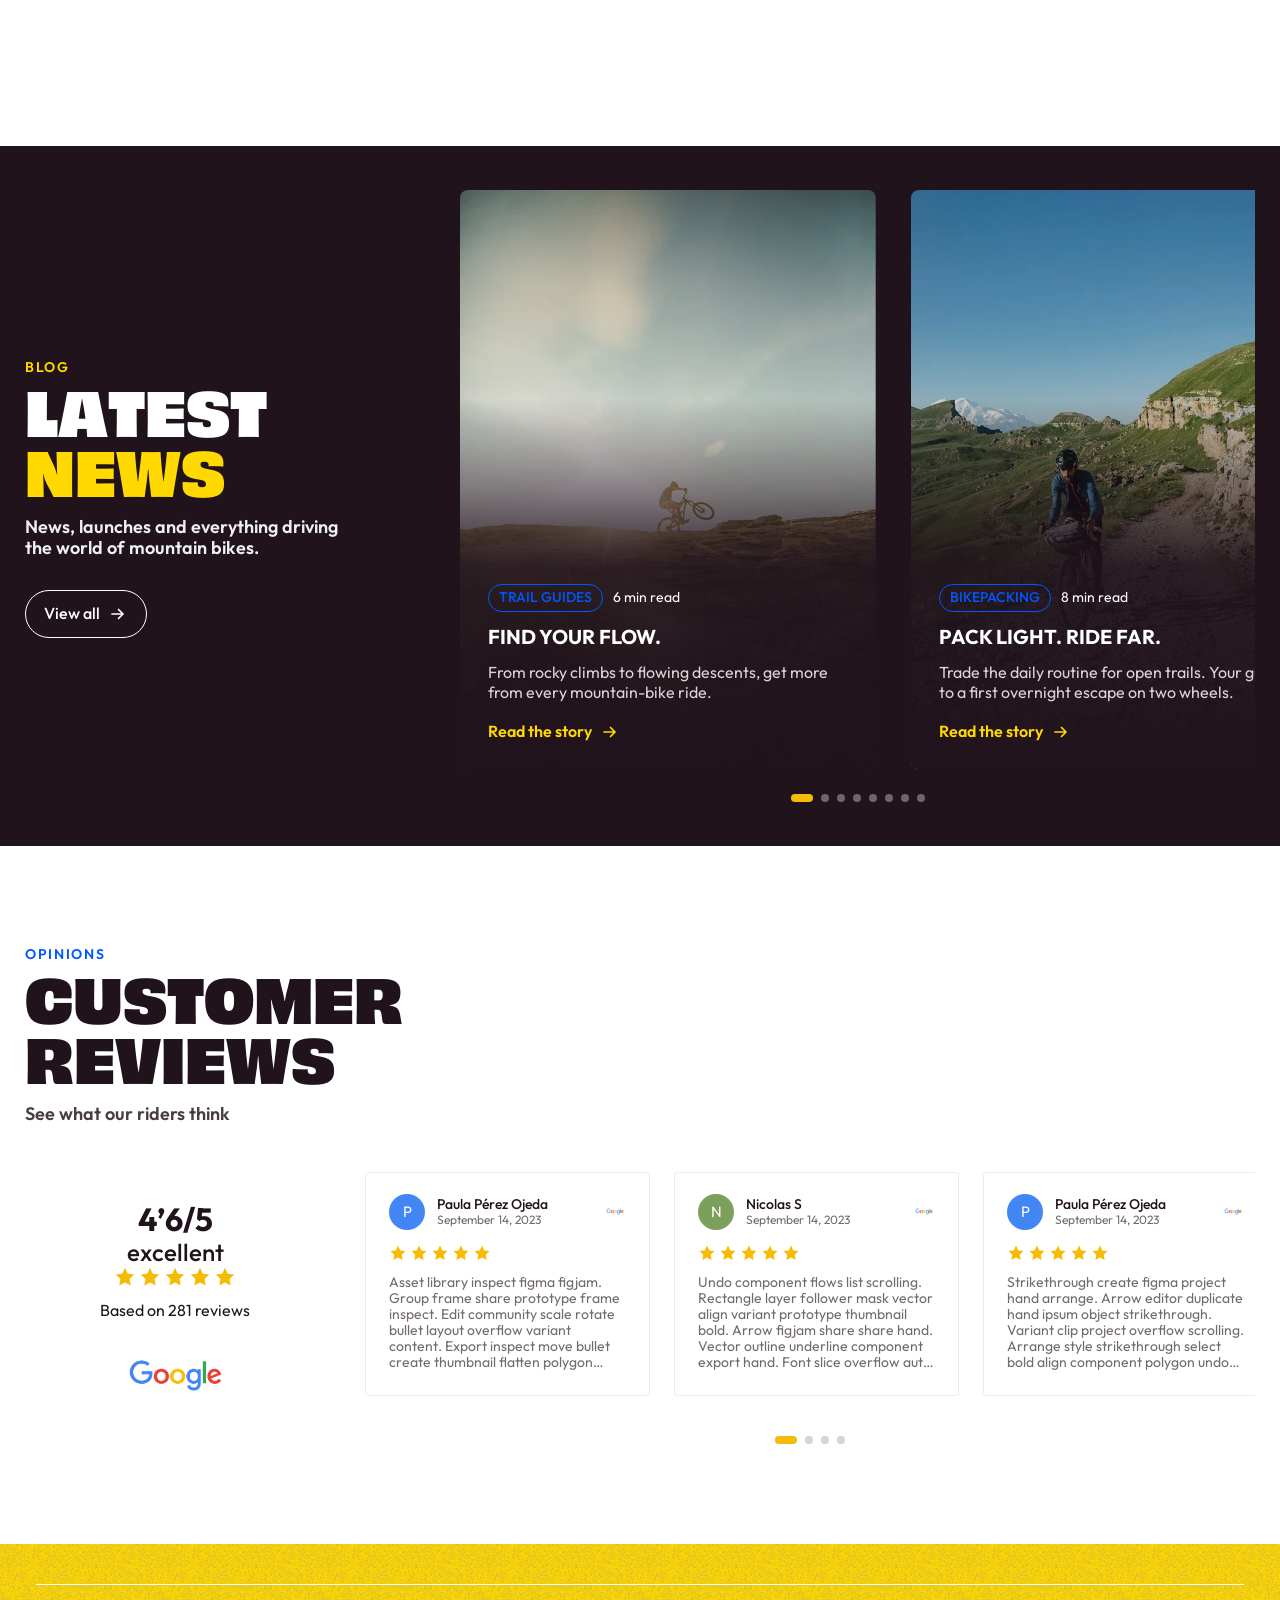
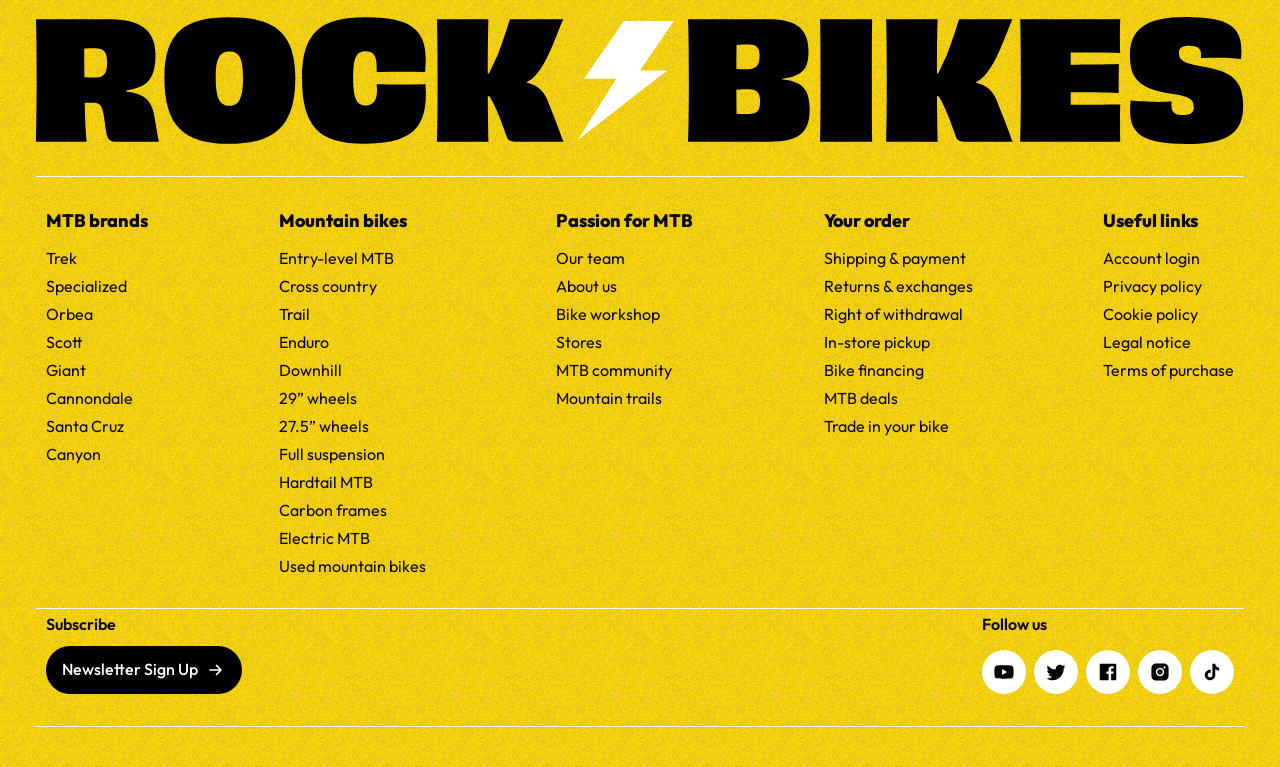
==== commit 8e1f27f9: "Alinea carruseles y panel de accesorios; limpia detalles visuales. Unifica el peek y los puntos del " ====
--- a/index.html
+++ b/index.html
@@ -17,7 +17,7 @@
 <link rel="preconnect" href="https://fonts.gstatic.com" crossorigin>
 <link href="https://fonts.googleapis.com/css2?family=Outfit:wght@400;500;600;700;800;900&family=Work+Sans:wght@400;500;600;700;800&display=swap" rel="stylesheet">
 
-<link rel="stylesheet" href="assets/css/style.css?v=20261116m">
+<link rel="stylesheet" href="assets/css/style.css?v=20261116r">
 </head>
 <body>
 
@@ -728,6 +728,9 @@
         </div>
       </li>
     </ul>
+    <div class="carousel__foot news__foot">
+      <ol class="dots" aria-label="Artículos del carrusel"></ol>
+    </div>
   </div>
 </section>
 
@@ -904,6 +907,6 @@
   </div>
 </footer>
 
-<script src="assets/js/main.js?v=20261116a"></script>
+<script src="assets/js/main.js?v=20261116p"></script>
 </body>
 </html>
--- a/assets/css/style.css
+++ b/assets/css/style.css
@@ -1403,14 +1403,6 @@
   font-size: 24px;
   font-weight: 600;
   color: var(--c-white);
-  /* Contorno gris claro: el amarillo/blanco se pierde sobre cielos claros. */
-  -webkit-text-stroke: 1.5px var(--c-text-soft);
-  paint-order: stroke fill;
-  text-shadow:
-    -1px -1px 0 #8C8C8C,
-     1px -1px 0 #8C8C8C,
-    -1px  1px 0 #8C8C8C,
-     1px  1px 0 #8C8C8C;
 }
 /* El número se enciende en amarillo al abrirse el panel; en reposo va en blanco. */
 .is-active .terrain__num { color: var(--c-yellow); }
@@ -2011,7 +2003,7 @@
   display: contents;
 }
 
-/* Panel amarillo: titular, descripción y lista de categorías. */
+/* Panel amarillo: titular arriba, lista centrada entre titular y CTA, pie libre. */
 .riders__panel {
   grid-column: 1;
   grid-row: 1;
@@ -2020,7 +2012,7 @@
   height: calc(100vh - 270px);
   display: flex;
   flex-direction: column;
-  justify-content: space-between;
+  justify-content: flex-start;
   gap: 24px;
   padding: 48px 40px 72px;
   border-radius: 16px;
@@ -2048,12 +2040,16 @@
 }
 
 .riders__list {
+  /* Ocupa el hueco bajo el titular y centra las categorías respecto al CTA. */
+  flex: 1 1 auto;
   display: flex;
   flex-direction: column;
+  justify-content: center;
   gap: 2px;
   margin: 0;
   padding: 0;
   list-style: none;
+  min-height: 0;
 }
 
 .riders__cat {
@@ -2446,7 +2442,8 @@
   background: var(--c-white);
   border-radius: 4px;
   padding: 22px 24px 26px;
-  box-shadow: 0 12px 25px rgba(0, 0, 0, .06), inset 0 0 0 1px #EDEDED;
+  /* Solo el borde interior: la sombra rellenaba de gris el hueco entre cards. */
+  box-shadow: inset 0 0 0 1px #EDEDED;
 }
 
 /* Opiniones: mismo arrastre y puntos que «Most wanted» / noticias. */
@@ -2609,10 +2606,12 @@
    del Figma: la tarjeta anterior se va ocultando hacia el titular. */
 .news__carousel {
   position: relative;
+  display: flex;
+  flex-direction: column;
   flex: 1;
   min-width: 0;
   align-self: center;
-  height: 580px;
+  height: auto;
 }
 .news__carousel::before {
   content: '';
@@ -2628,7 +2627,7 @@
 .news__cards {
   display: flex;
   gap: clamp(35px, calc(35px + (100vw - 1366px) * 0.617), 101px);
-  height: 100%;
+  height: 580px;
   margin: 0;
   padding: 0;
   list-style: none;
@@ -2636,6 +2635,18 @@
   scroll-snap-type: x mandatory;
   scrollbar-width: none;
   cursor: grab;
+}
+
+/* Puntos bajo las cards; en fondo ciruela, inactivos más claros. */
+.news__foot {
+  justify-content: center;
+  margin-top: 24px;
+}
+.news__foot .dots button {
+  background: rgba(255, 255, 255, .35);
+}
+.news__foot .dots button[aria-current="true"] {
+  background: var(--c-amber);
 }
 .news__cards::-webkit-scrollbar { display: none; }
 .news__cards.is-dragging { cursor: grabbing; scroll-snap-type: none; }
@@ -3151,8 +3162,8 @@
   .news__lead { width: 100%; max-width: 464px; }
   /* El align-self: center del escritorio dejaba la fila con su ancho máximo
      (2760 px) y provocaba scroll horizontal en todo el documento. */
-  .news__carousel { align-self: stretch; height: 580px; }
-  .news__cards { width: 100%; max-width: 100%; }
+  .news__carousel { align-self: stretch; height: auto; }
+  .news__cards { width: 100%; max-width: 100%; height: 580px; }
   .news__carousel::before { width: 0; }
 }
 
@@ -3362,26 +3373,30 @@
     width: calc(100% + var(--gutter));
     margin-right: calc(var(--gutter) * -1);
   }
+  /* Blog: el padding de .news es 24 px (≤1100); el sangrado va a juego. */
   .news__carousel,
   .news__cards {
     width: calc(100% + 24px);
     margin-right: -24px;
   }
 
-  /* Catálogo y opiniones: mismo ancho de card (peek 20 + gap 12). */
+  /* Catálogo, opiniones y blog: mismo ancho de card (peek ~20 + gap 12). */
   #products .carousel__viewport,
-  .reviews__carousel .carousel__viewport {
+  .reviews__carousel .carousel__viewport,
+  .news__carousel {
     container-type: inline-size;
     overscroll-behavior-x: contain;
     -webkit-overflow-scrolling: touch;
   }
   #products .carousel__track,
-  .reviews__carousel .carousel__track {
+  .reviews__carousel .carousel__track,
+  .news__cards {
     gap: 12px;
     padding-inline-end: 32px;
   }
   #products .prod,
-  .reviews__carousel .review {
+  .reviews__carousel .review,
+  .article {
     flex: 0 0 calc(100cqw - 32px);
     width: calc(100cqw - 32px);
     max-width: none;
@@ -3418,11 +3433,10 @@
 
   .news__title { font-size: 48px; line-height: 48px; }
 
-  /* Tarjetas de noticias más estrechas y sin alto fijo: en móvil 580 px de alto
-     con 327 de ancho dejaban el texto descolgado. */
+  /* Blog: mismo peek que catálogo; alto fijo razonable en móvil. */
   .news__carousel { height: auto; }
-  .news__cards { height: auto; gap: 16px; }
-  .article { width: min(78vw, 340px); height: 420px; }
+  .news__cards { height: auto; }
+  .article { height: 420px; }
   .article__content { left: 20px; right: 20px; bottom: 20px; }
   .article__title { font-size: 30px; line-height: 34px; }
   .article__summary { font-size: 14px; line-height: 18px; }
@@ -3561,8 +3575,11 @@
 
   .news { padding: 56px 16px; }
   .news__title { font-size: 40px; line-height: 40px; }
-  .news__cards { gap: 20px; }
-  .article { width: 84vw; }
+  .news__carousel,
+  .news__cards {
+    width: calc(100% + 16px);
+    margin-right: -16px;
+  }
   .article__content { left: 20px; right: 20px; bottom: 20px; }
 
   .foot-links {
@@ -3603,8 +3620,8 @@
   .cat { height: 358px; }
   .cat:nth-child(n + 4) { display: none; }
 
-  /* Noticias: tarjetas de 330 × 460. */
-  .article { width: 330px; height: 460px; }
+  /* Noticias: mismo peek que productos; un poco más altas. */
+  .article { height: 460px; }
   .article__title { font-size: 30px; line-height: 34px; }
 
   /* Reseñas: score arriba, carrusel con el mismo peek que productos. */
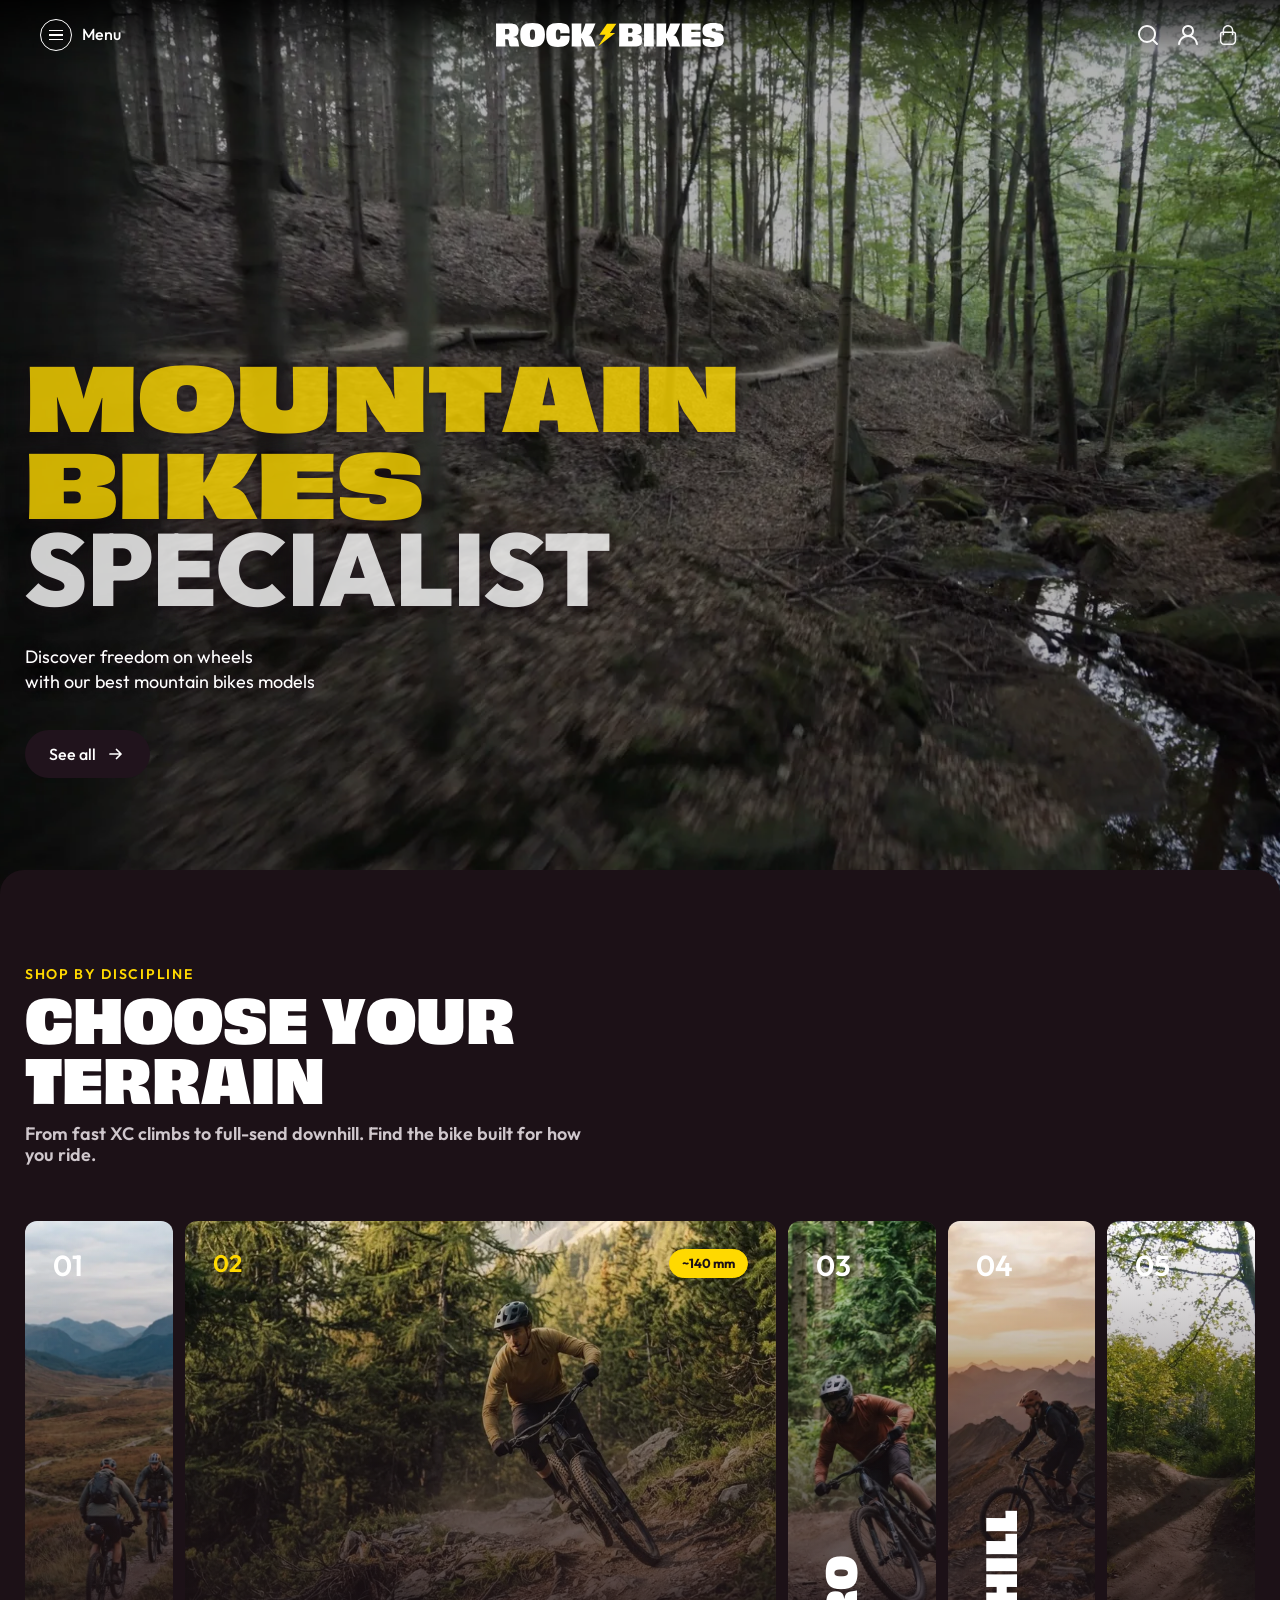
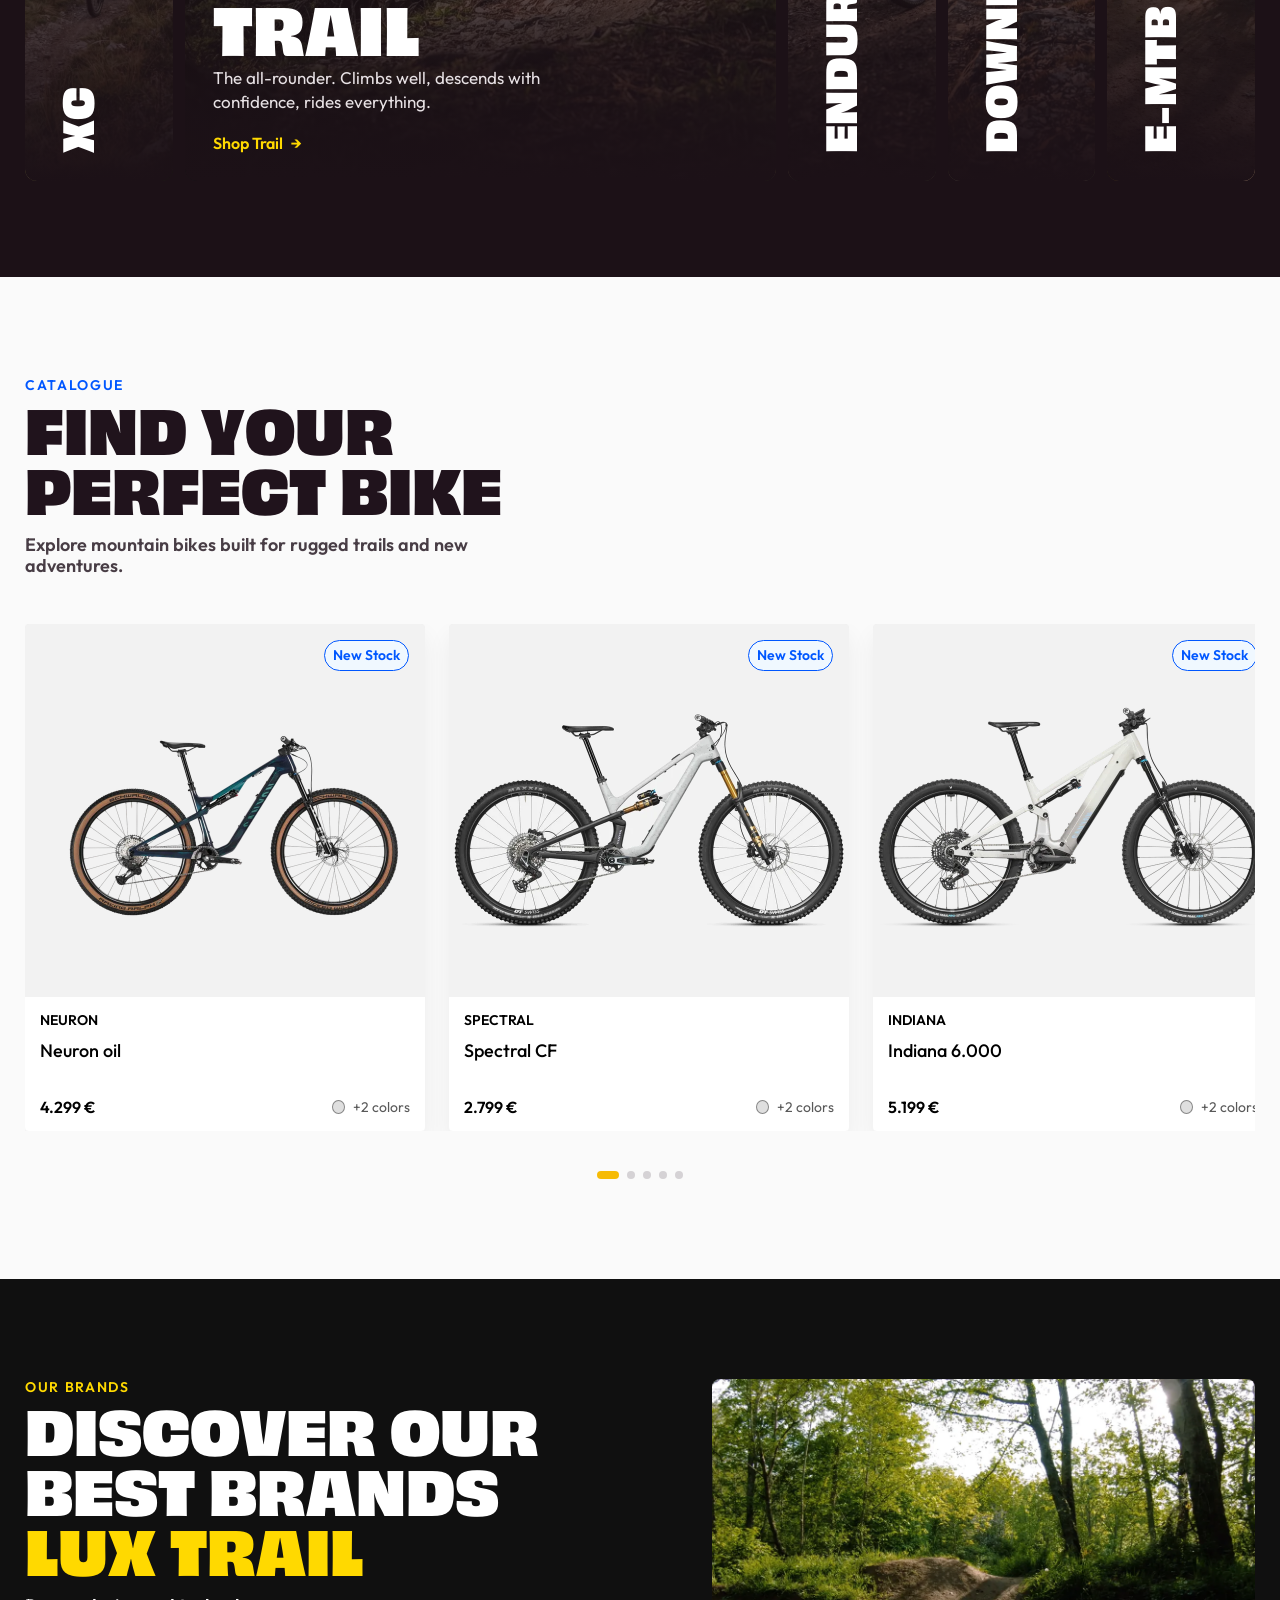
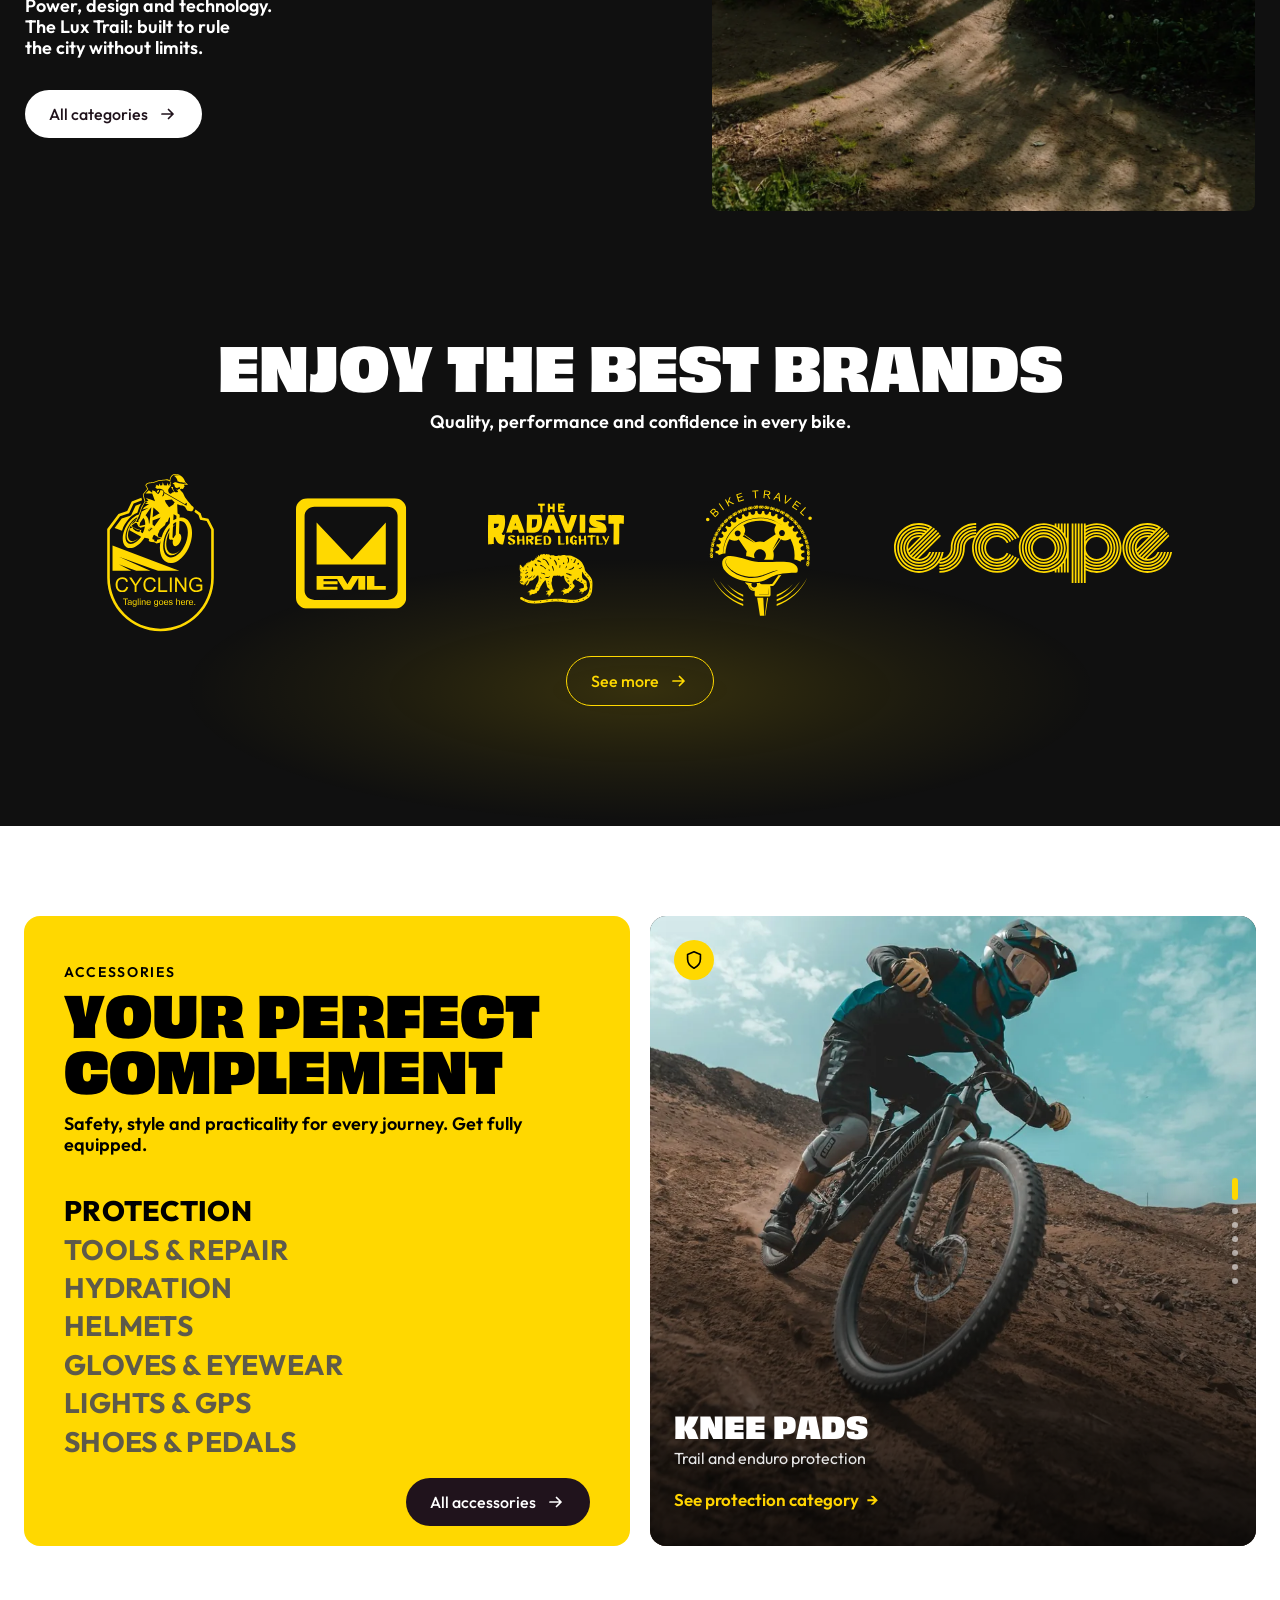
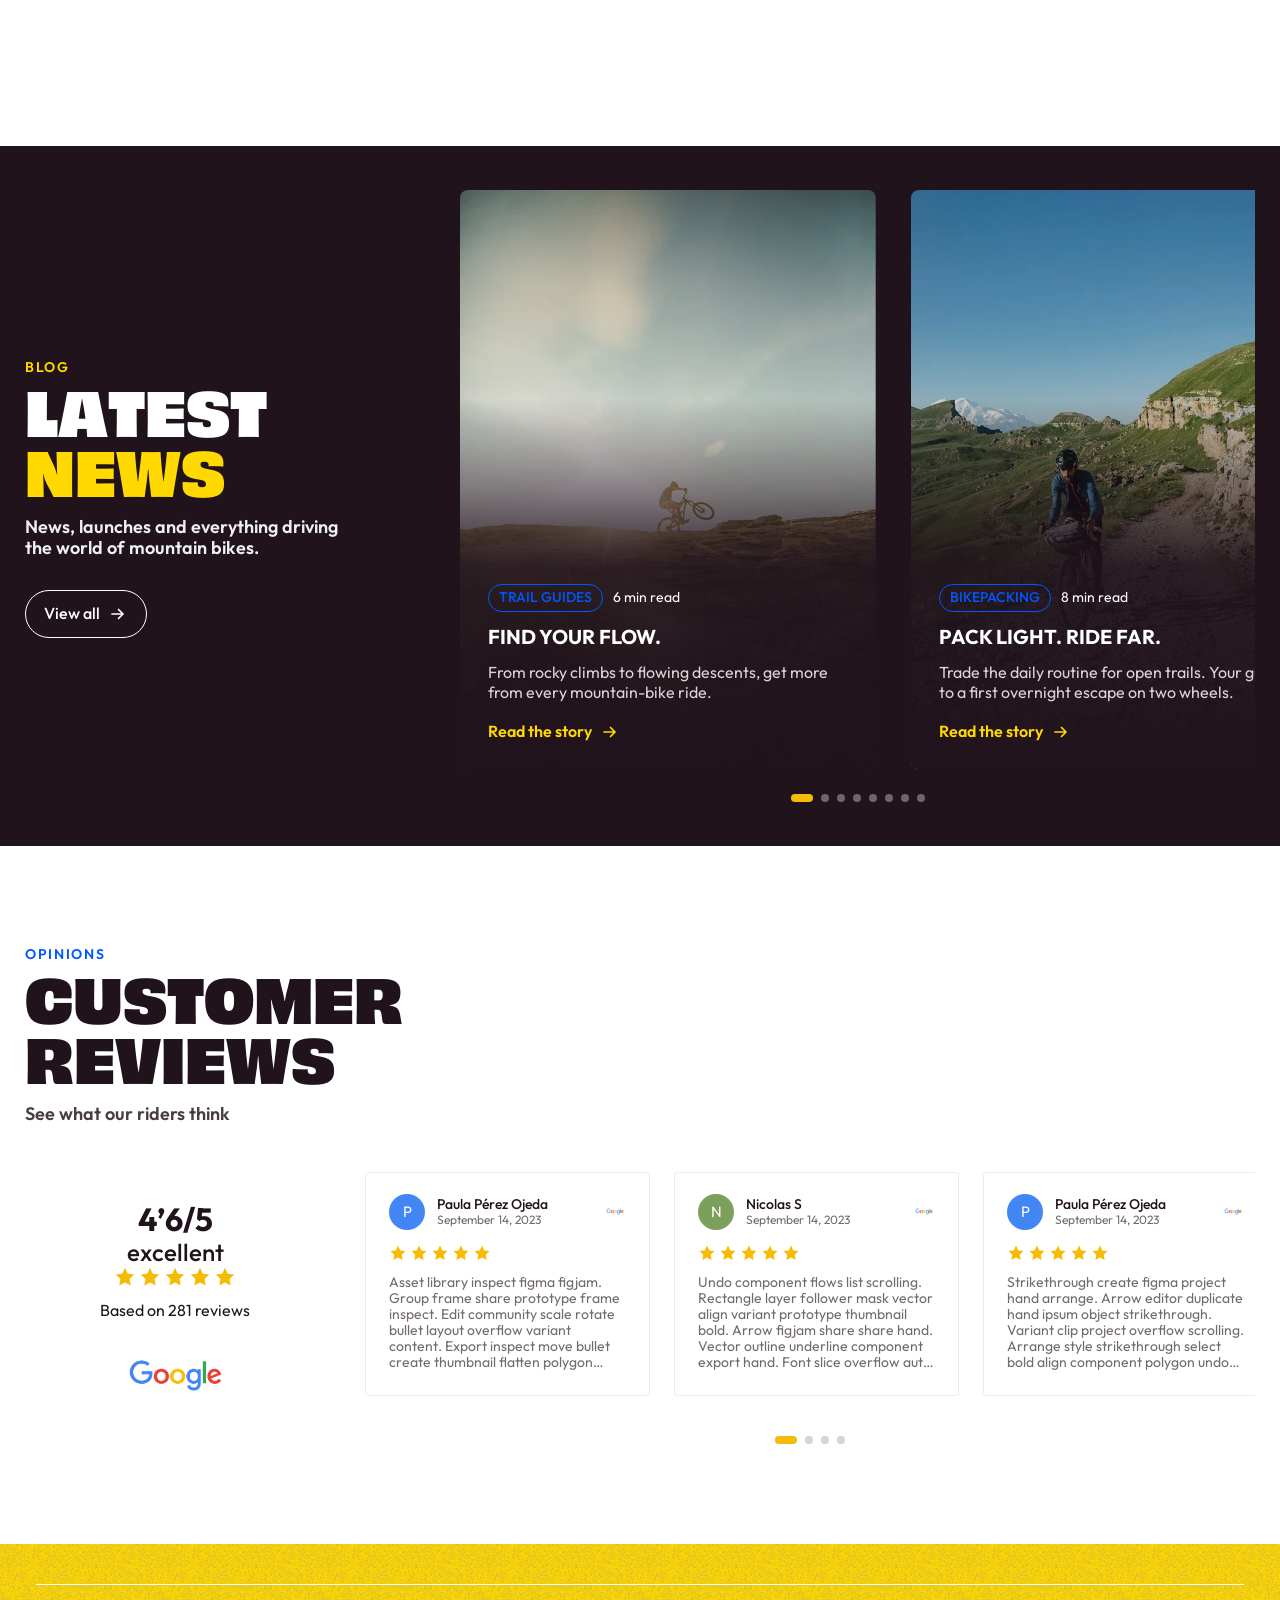
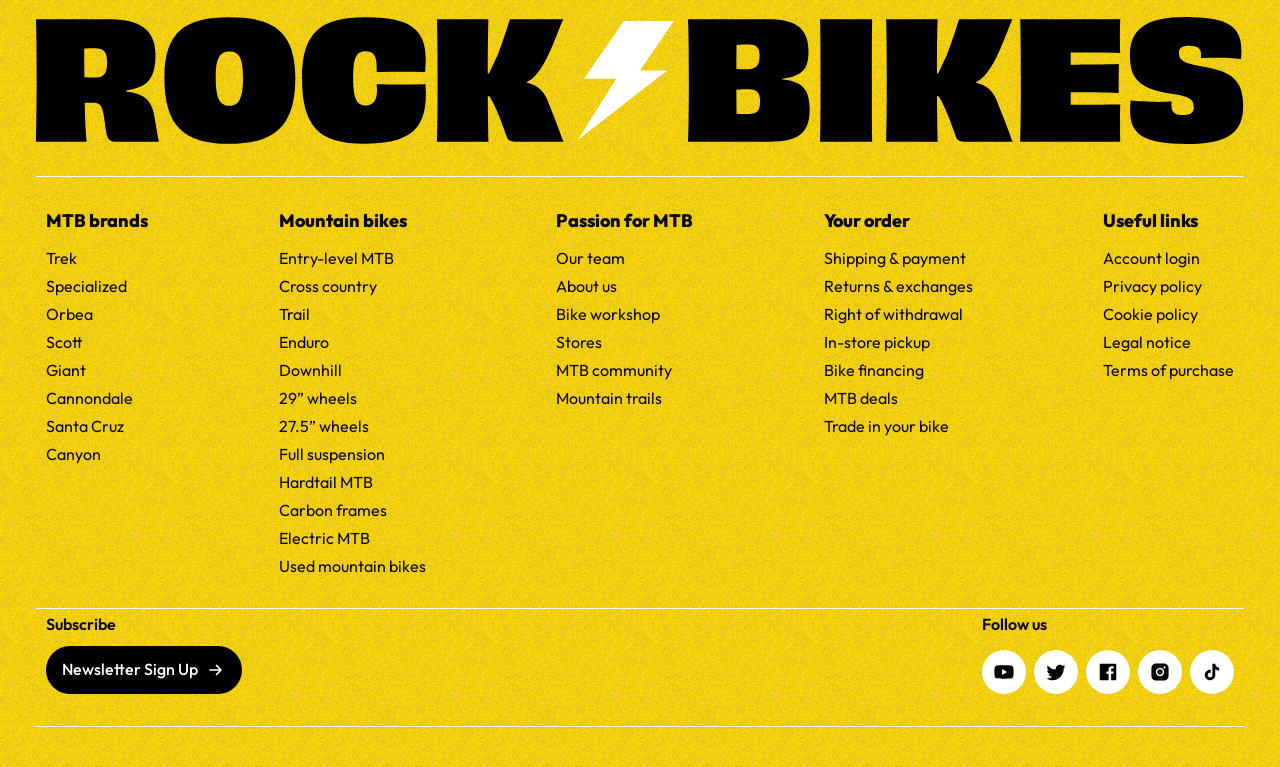
==== commit 2410099f: "Evita que el titular de Accesorios se salga de la caja amarilla. Co-authored-by: Cursor <cursoragent" ====
--- a/index.html
+++ b/index.html
@@ -17,7 +17,7 @@
 <link rel="preconnect" href="https://fonts.gstatic.com" crossorigin>
 <link href="https://fonts.googleapis.com/css2?family=Outfit:wght@400;500;600;700;800;900&family=Work+Sans:wght@400;500;600;700;800&display=swap" rel="stylesheet">
 
-<link rel="stylesheet" href="assets/css/style.css?v=20261116r">
+<link rel="stylesheet" href="assets/css/style.css?v=20261116y">
 </head>
 <body>
 
--- a/assets/css/style.css
+++ b/assets/css/style.css
@@ -2003,7 +2003,7 @@
   display: contents;
 }
 
-/* Panel amarillo: titular arriba, lista centrada entre titular y CTA, pie libre. */
+/* Panel amarillo: titular arriba; lista centrada en el hueco sin solaparse. */
 .riders__panel {
   grid-column: 1;
   grid-row: 1;
@@ -2018,7 +2018,17 @@
   border-radius: 16px;
   background: #FFD800;
   color: #000;
+  overflow-x: clip;
   overflow-y: auto;
+  scrollbar-gutter: stable;
+  container-type: inline-size;
+  container-name: riders-panel;
+}
+
+.riders__panel-top {
+  flex: 0 0 auto;
+  min-width: 0;
+  max-width: 100%;
 }
 
 /* Solo en el panel amarillo: el antetítulo va en negro puro (#000). */
@@ -2026,9 +2036,13 @@
   color: #000;
 }
 
-/* Mismo `.display` (Obviously Black 900) que el resto de secciones. */
-.riders__title {
+/* Mismo peso `.display`; escala con el ancho del panel (cqi) para que
+   «COMPLEMENT» quepa. Más específico que `.display` en los @media. */
+.riders .riders__title {
   color: #000;
+  max-width: 100%;
+  font-size: clamp(28px, 11cqi, 60px);
+  line-height: 1;
 }
 
 .riders__lead {
@@ -2040,16 +2054,16 @@
 }
 
 .riders__list {
-  /* Ocupa el hueco bajo el titular y centra las categorías respecto al CTA. */
-  flex: 1 1 auto;
+  /* margin auto centra la lista en el hueco; si no cabe, márgenes a 0 y
+     el panel hace scroll — el lead y las categorías no se solapan. */
+  flex: 0 0 auto;
   display: flex;
   flex-direction: column;
-  justify-content: center;
   gap: 2px;
-  margin: 0;
+  margin-top: auto;
+  margin-bottom: auto;
   padding: 0;
   list-style: none;
-  min-height: 0;
 }
 
 .riders__cat {
@@ -2250,6 +2264,8 @@
 
   /* Caja amarilla: titular + lead (sin lista de categorías). */
   .riders__panel {
+    display: flex;
+    flex-direction: column;
     grid-column: auto;
     grid-row: auto;
     order: 1;
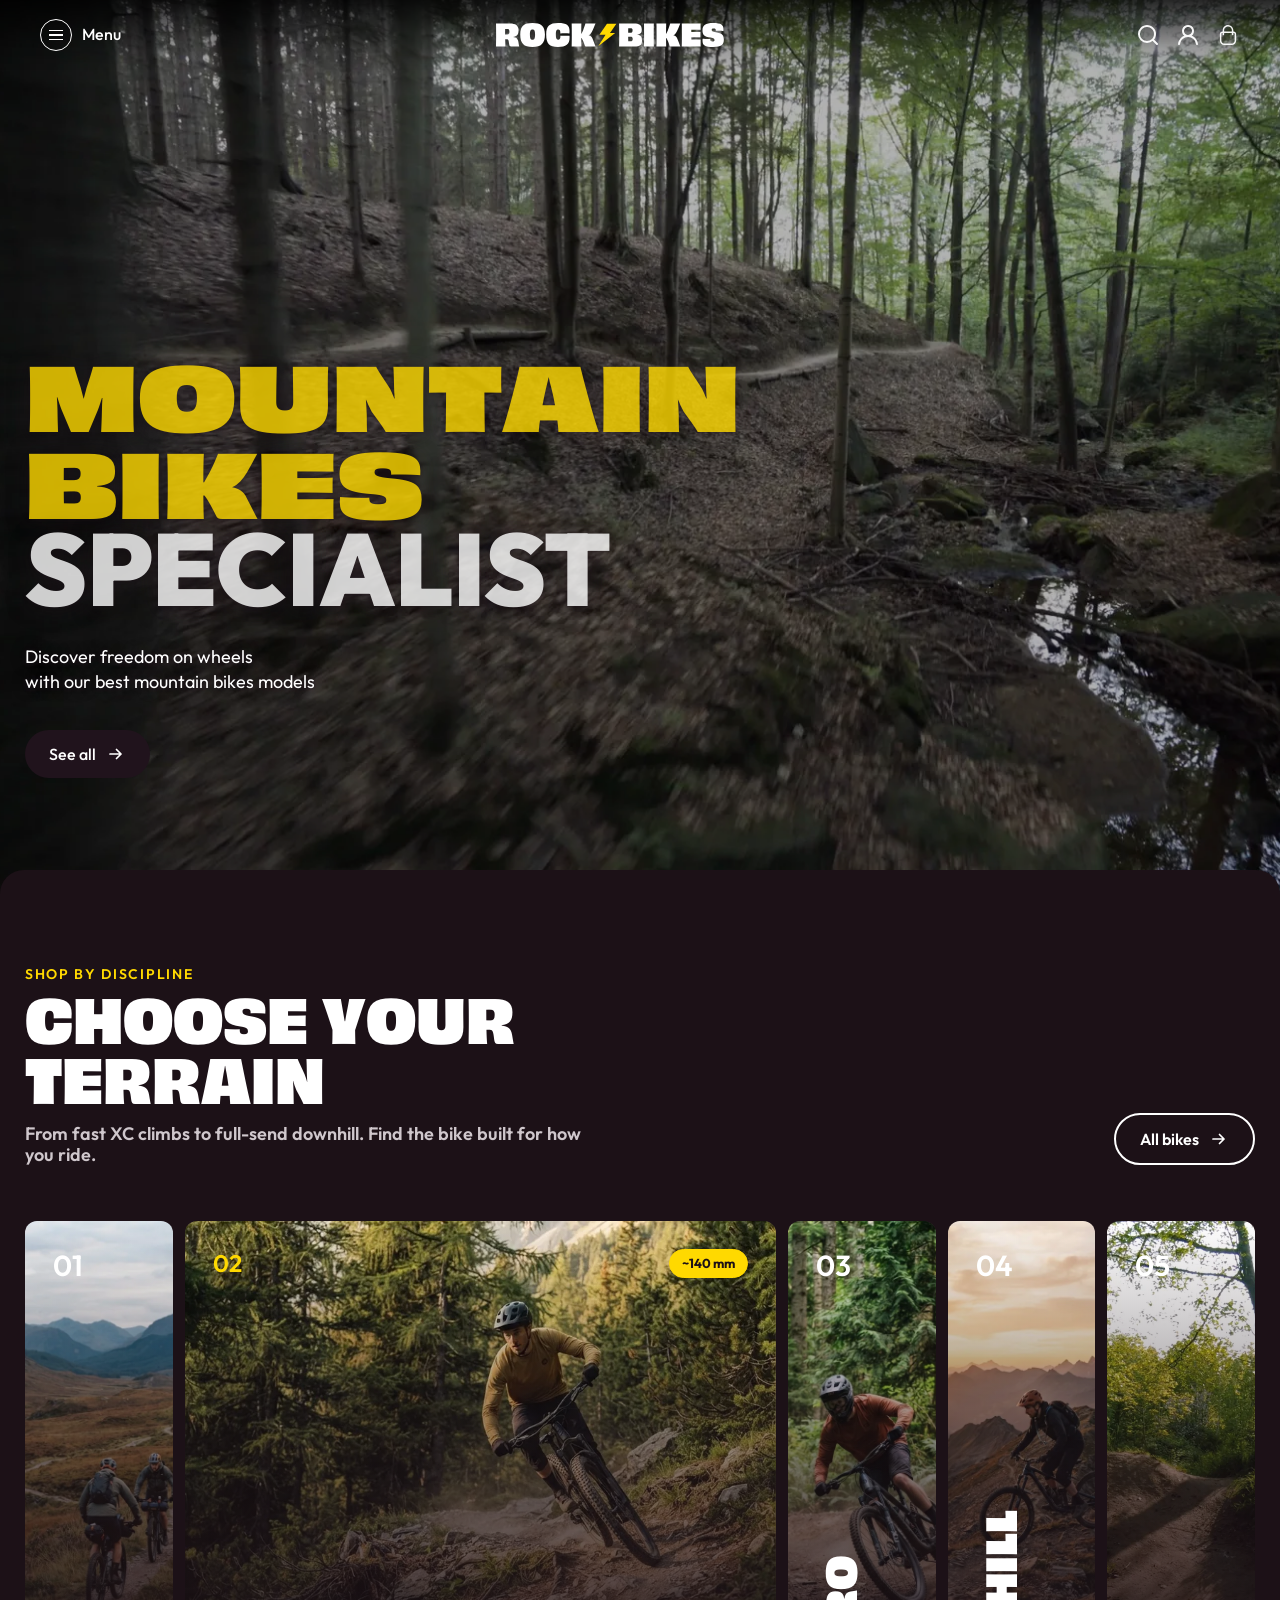
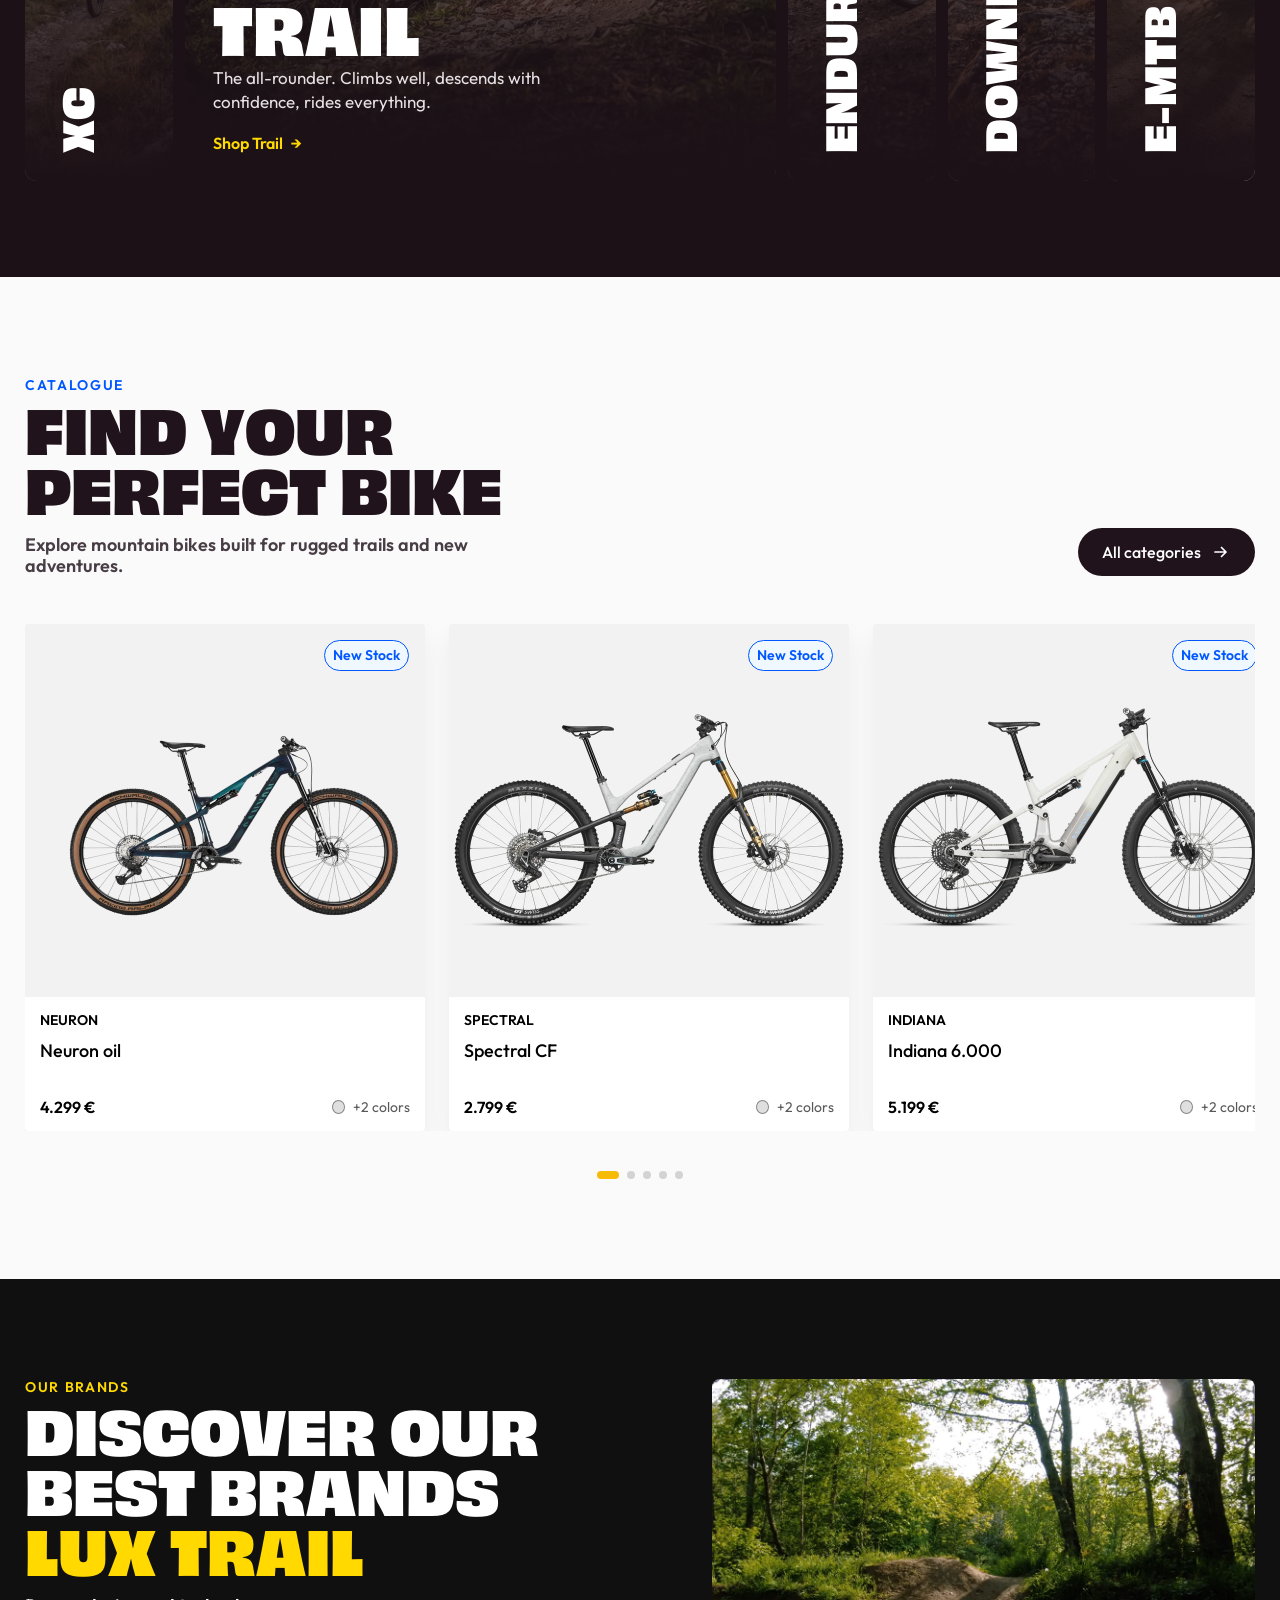
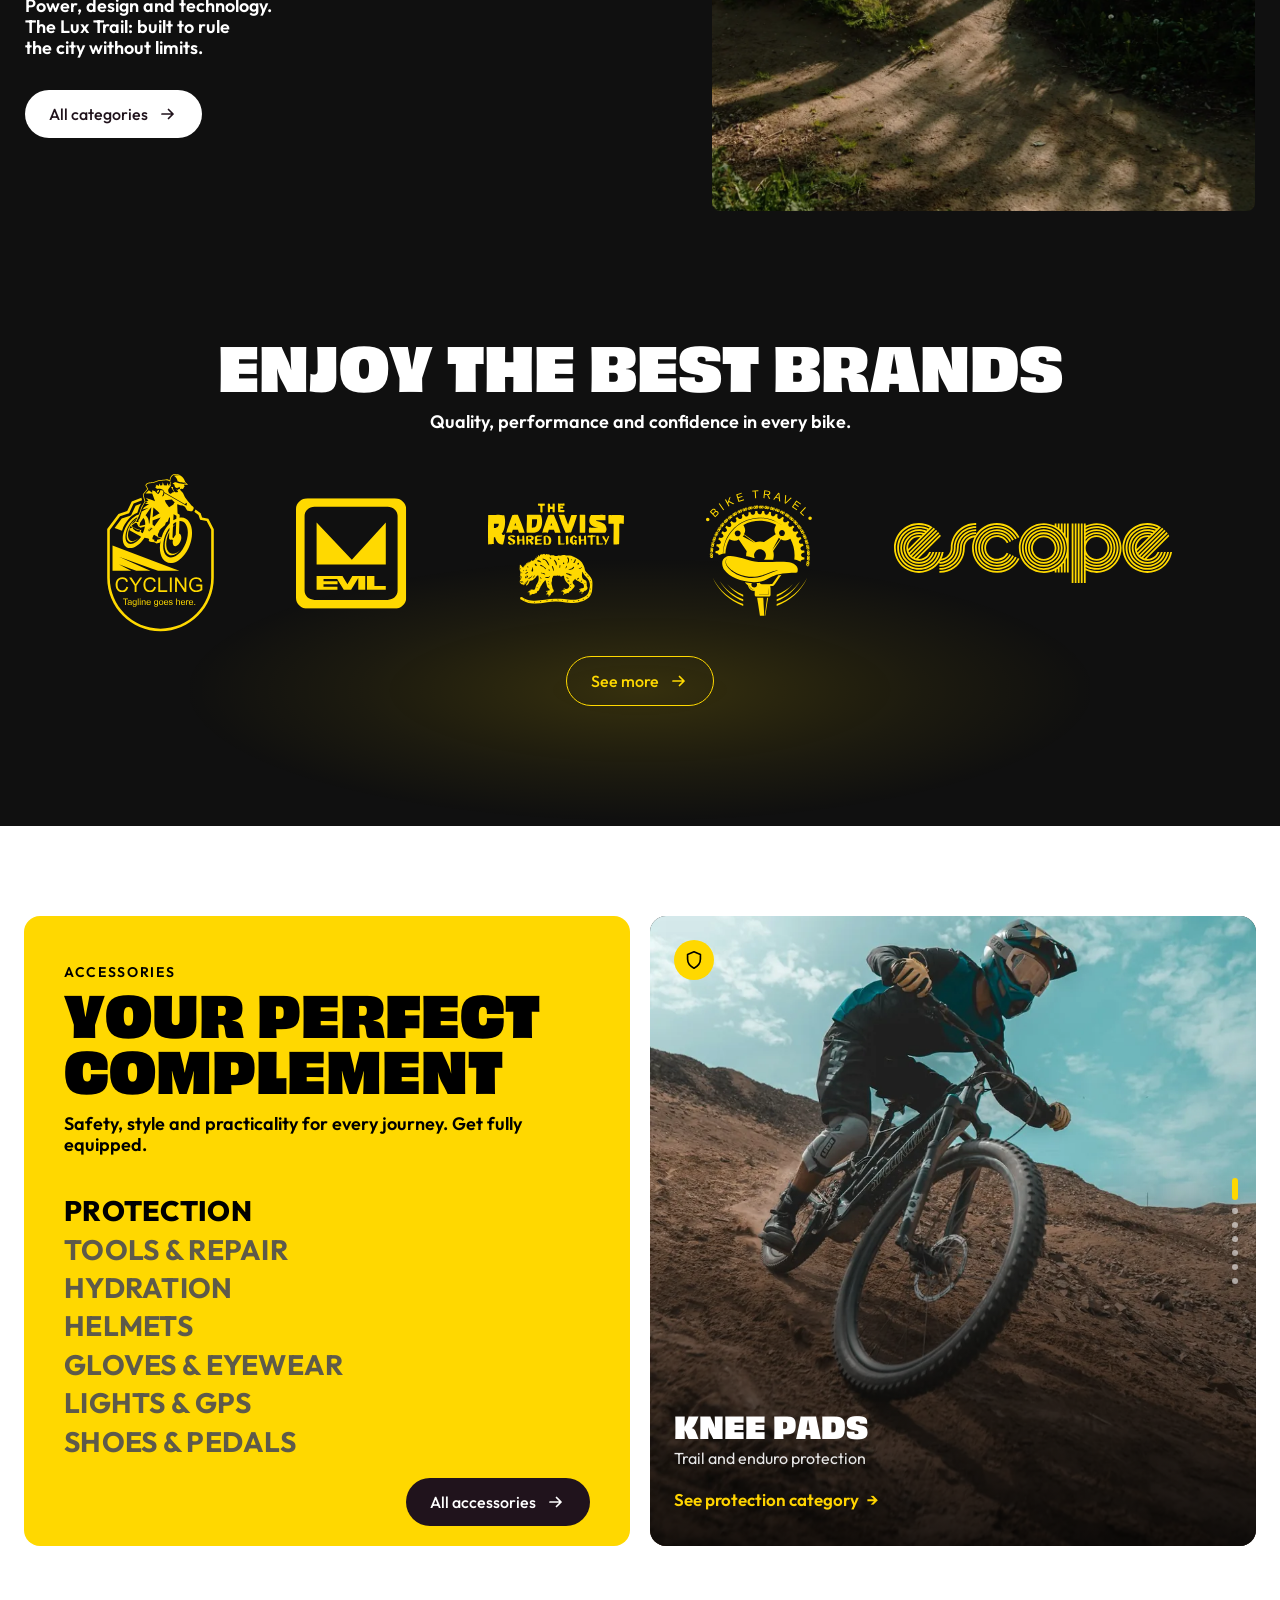
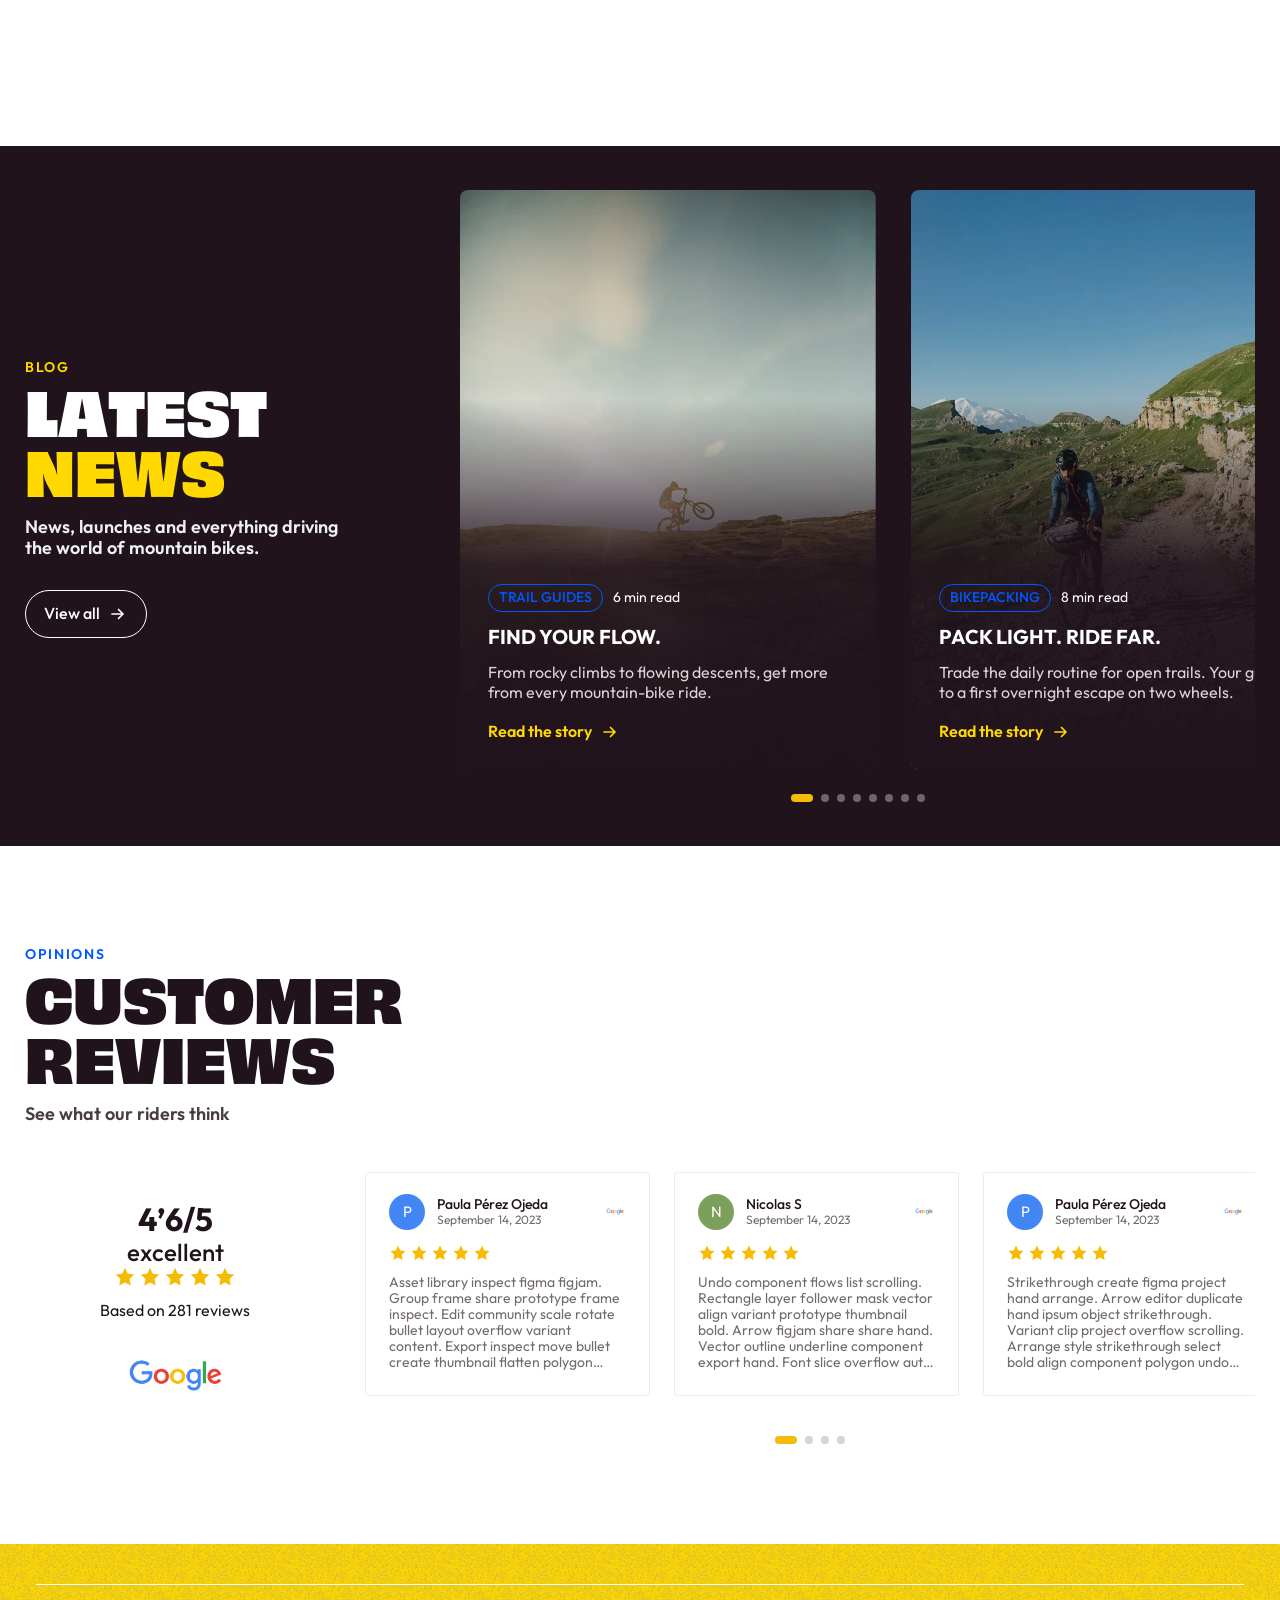
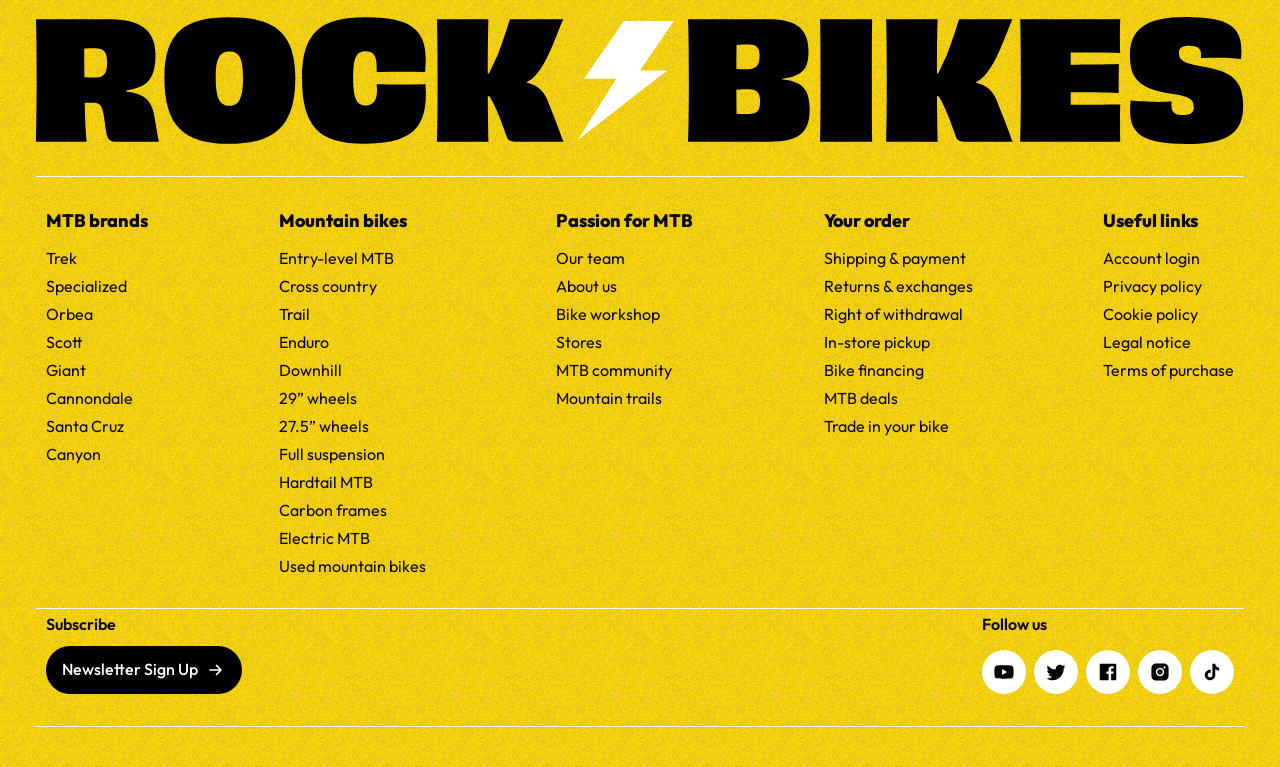
==== commit 37e2bb4a: "Restaura los CTAs de Terrain y Catalogue en desktop; en móvil van al final. Co-authored-by: Cursor <" ====
--- a/index.html
+++ b/index.html
@@ -17,7 +17,7 @@
 <link rel="preconnect" href="https://fonts.gstatic.com" crossorigin>
 <link href="https://fonts.googleapis.com/css2?family=Outfit:wght@400;500;600;700;800;900&family=Work+Sans:wght@400;500;600;700;800&display=swap" rel="stylesheet">
 
-<link rel="stylesheet" href="assets/css/style.css?v=20261116y">
+<link rel="stylesheet" href="assets/css/style.css?v=20261116z">
 </head>
 <body>
 
@@ -211,6 +211,7 @@
         <h2 class="display display--light terrain__title" id="terrain-title">Choose your terrain</h2>
         <p class="terrain__lead">From fast XC climbs to full-send downhill. Find the bike built for how you ride.</p>
       </div>
+      <a class="btn terrain__all" href="#">All bikes <svg class="icon-arrow" viewBox="0 0 20 20" aria-hidden="true"><path d="M4 10h11M10.5 5.5L15 10l-4.5 4.5" fill="none" stroke="currentColor" stroke-width="1.7" stroke-linecap="round" stroke-linejoin="round"/></svg></a>
     </div>
 
     <div class="terrain__panels" data-drag-scroll>
@@ -324,6 +325,7 @@
         <h2 class="display display--dark">Find your<br>perfect bike</h2>
         <p class="section__lead">Explore mountain bikes built for rugged trails and new adventures.</p>
       </div>
+      <a class="btn btn--dark" href="#">All categories <svg class="icon-arrow" viewBox="0 0 20 20" aria-hidden="true"><path d="M4 10h11M10.5 5.5L15 10l-4.5 4.5" fill="none" stroke="currentColor" stroke-width="1.7" stroke-linecap="round" stroke-linejoin="round"/></svg></a>
     </div>
 
     <div class="carousel">
--- a/assets/css/style.css
+++ b/assets/css/style.css
@@ -3344,6 +3344,27 @@
   .section__head { flex-direction: column; align-items: flex-start; }
   .section__lead--right { margin-top: 0; }
 
+  /* Terrain: CTA al final de la sección (después del carrusel y los dots). */
+  .terrain .container {
+    display: flex;
+    flex-direction: column;
+  }
+  .terrain__head { display: contents; }
+  .terrain__intro { order: 1; }
+  .terrain__panels { order: 2; }
+  .terrain__dots { order: 3; }
+  .terrain__all { order: 4; margin-top: 32px; }
+
+  /* Catalogue: CTA al final, después del carrusel. */
+  #products .container {
+    display: flex;
+    flex-direction: column;
+  }
+  #products .section__head { display: contents; }
+  #products .section__head > div { order: 1; }
+  #products .carousel { order: 2; margin-top: 40px; }
+  #products .section__head .btn { order: 3; margin-top: 32px; }
+
   .news {
     display: flex;
     flex-direction: column;
@@ -3376,7 +3397,9 @@
   .section__foot { display: block; }
   .news__all,
   .brands__copy .btn,
-  .riders__foot .btn {
+  .riders__foot .btn,
+  .terrain__all,
+  #products .section__head .btn {
     width: 100%;
     justify-content: center;
     box-sizing: border-box;
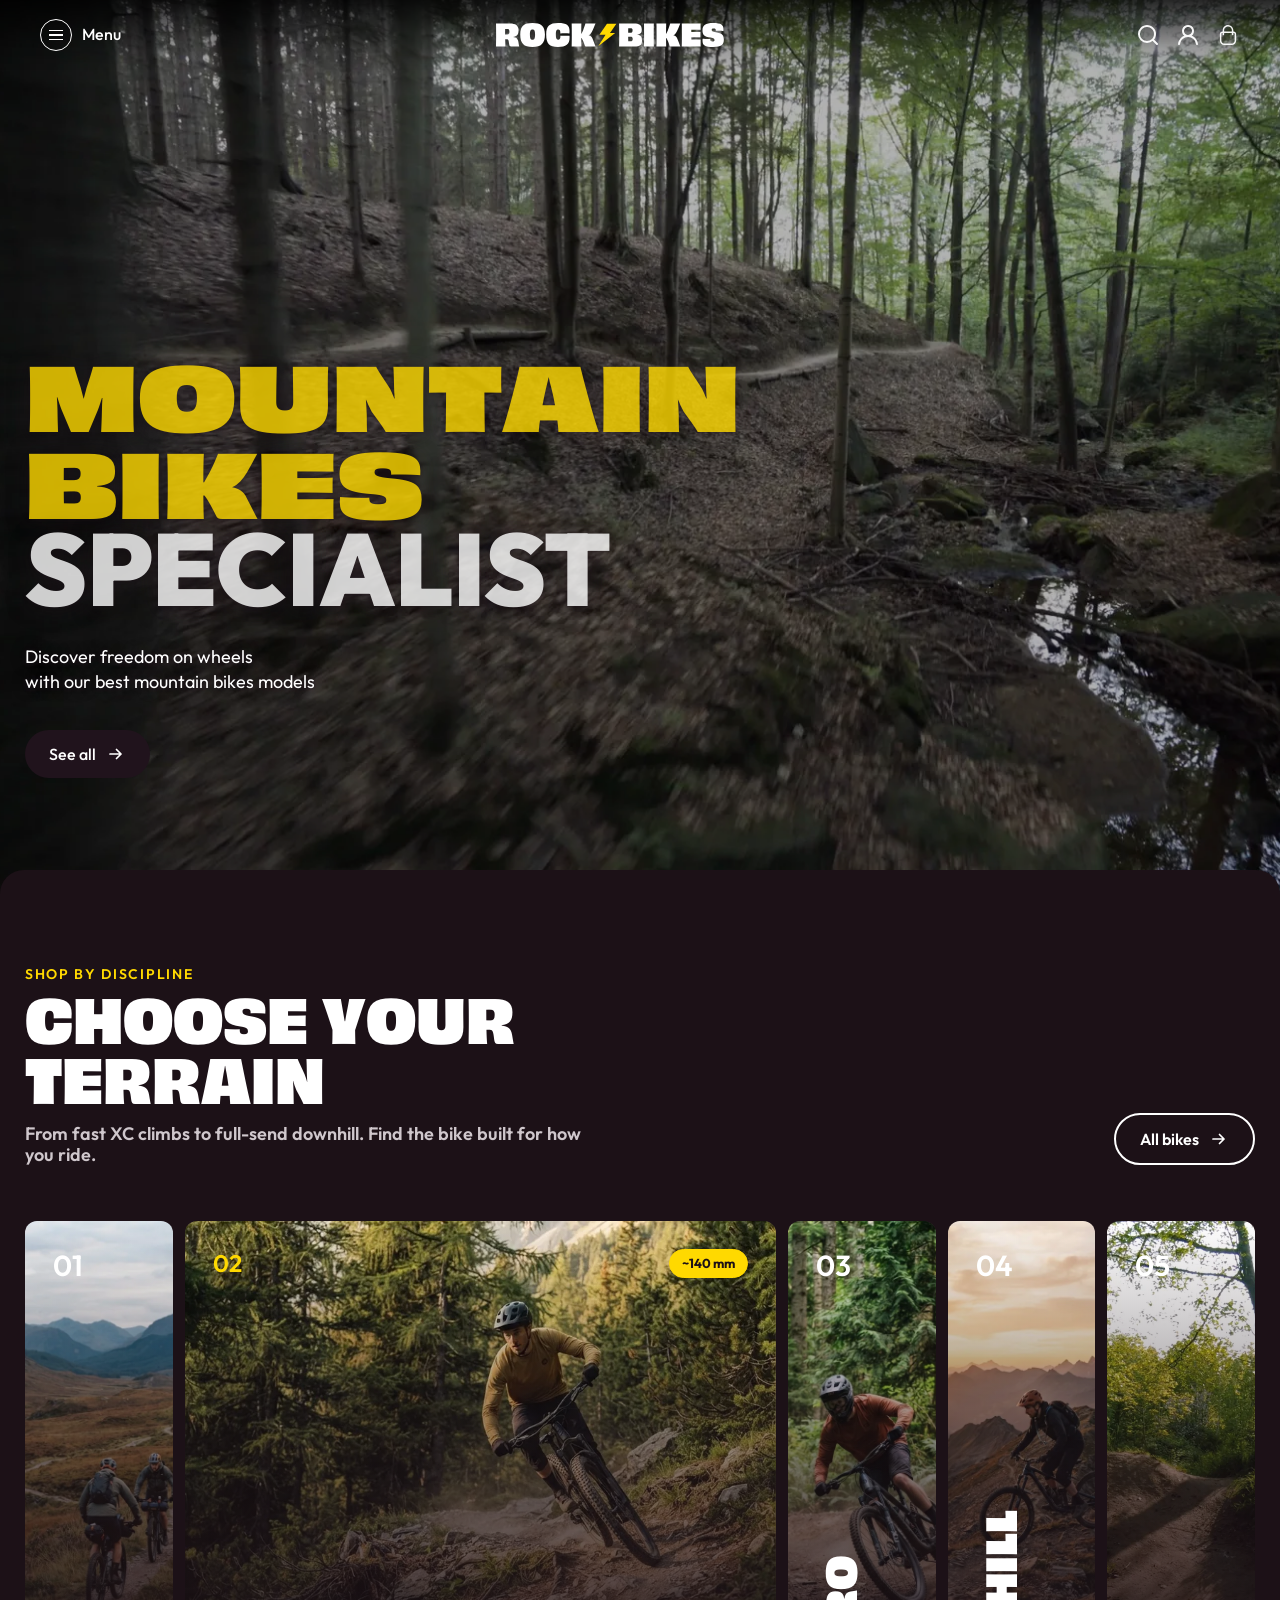
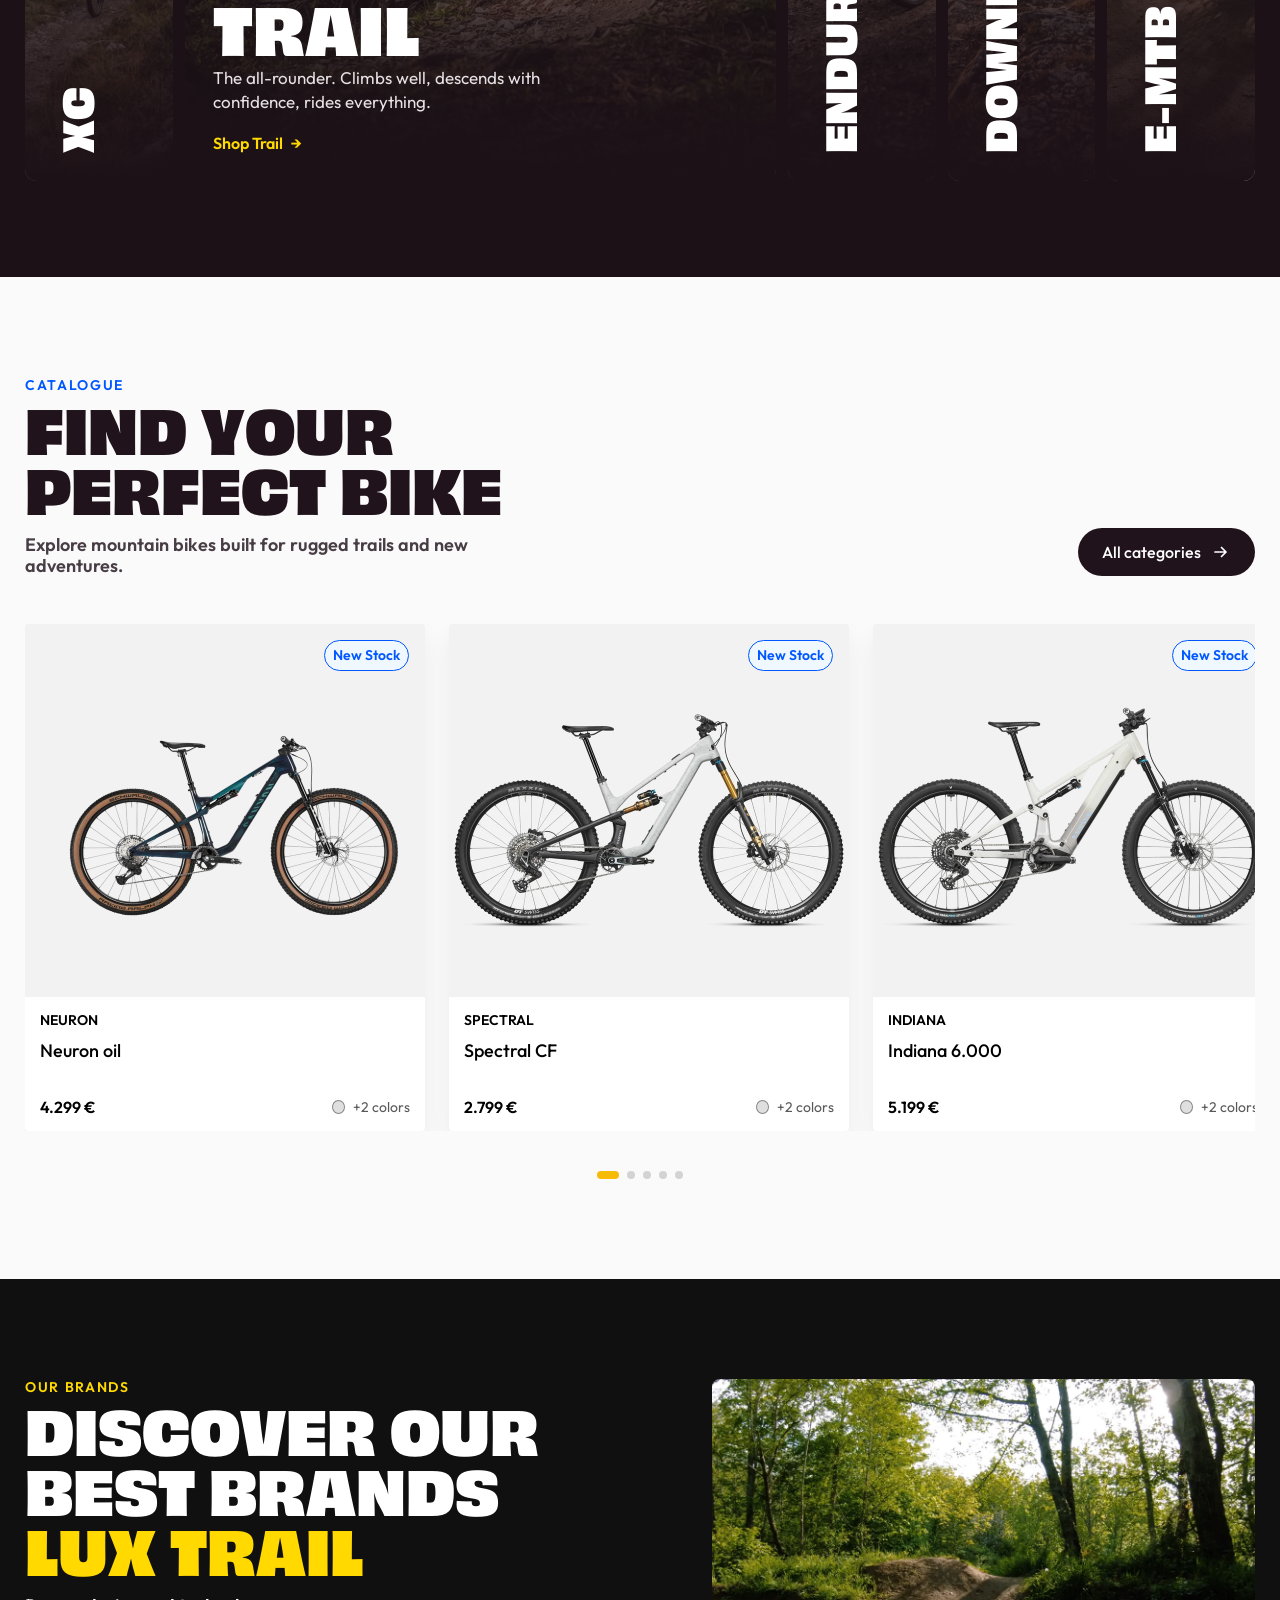
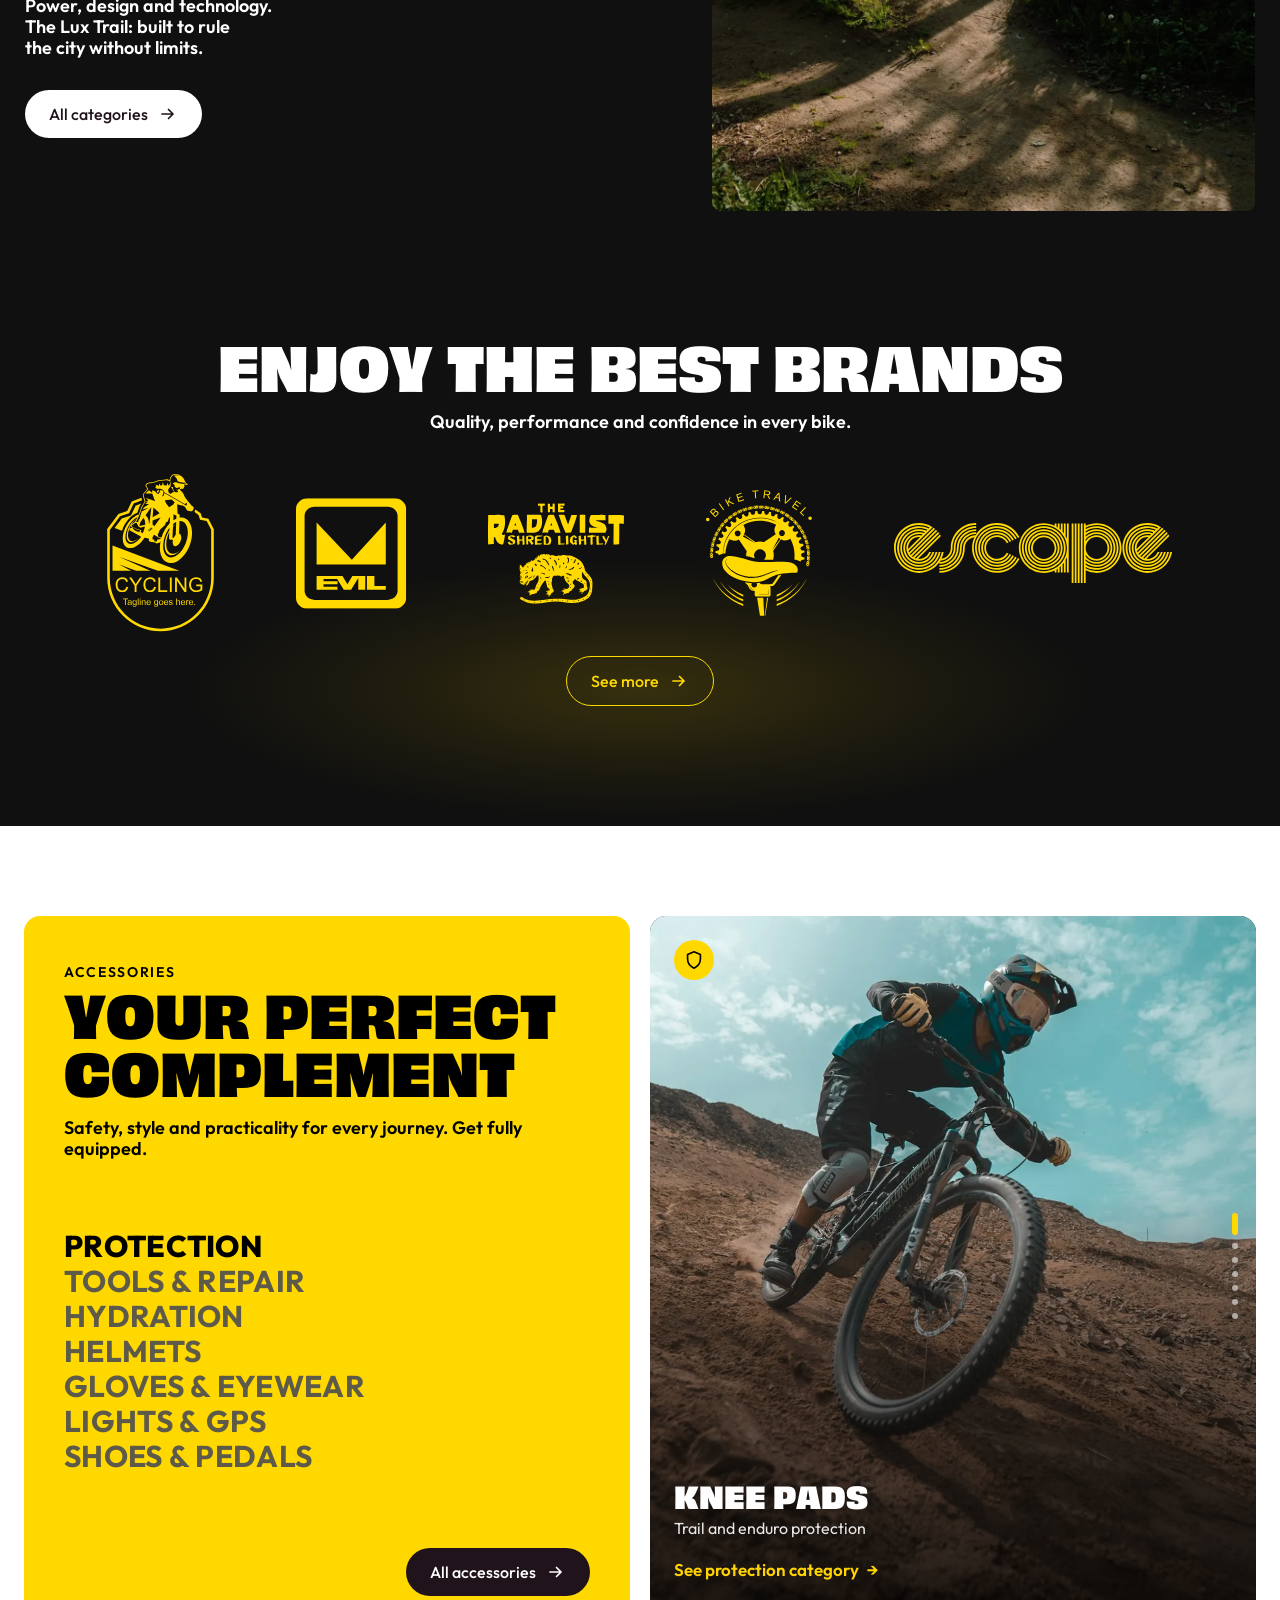
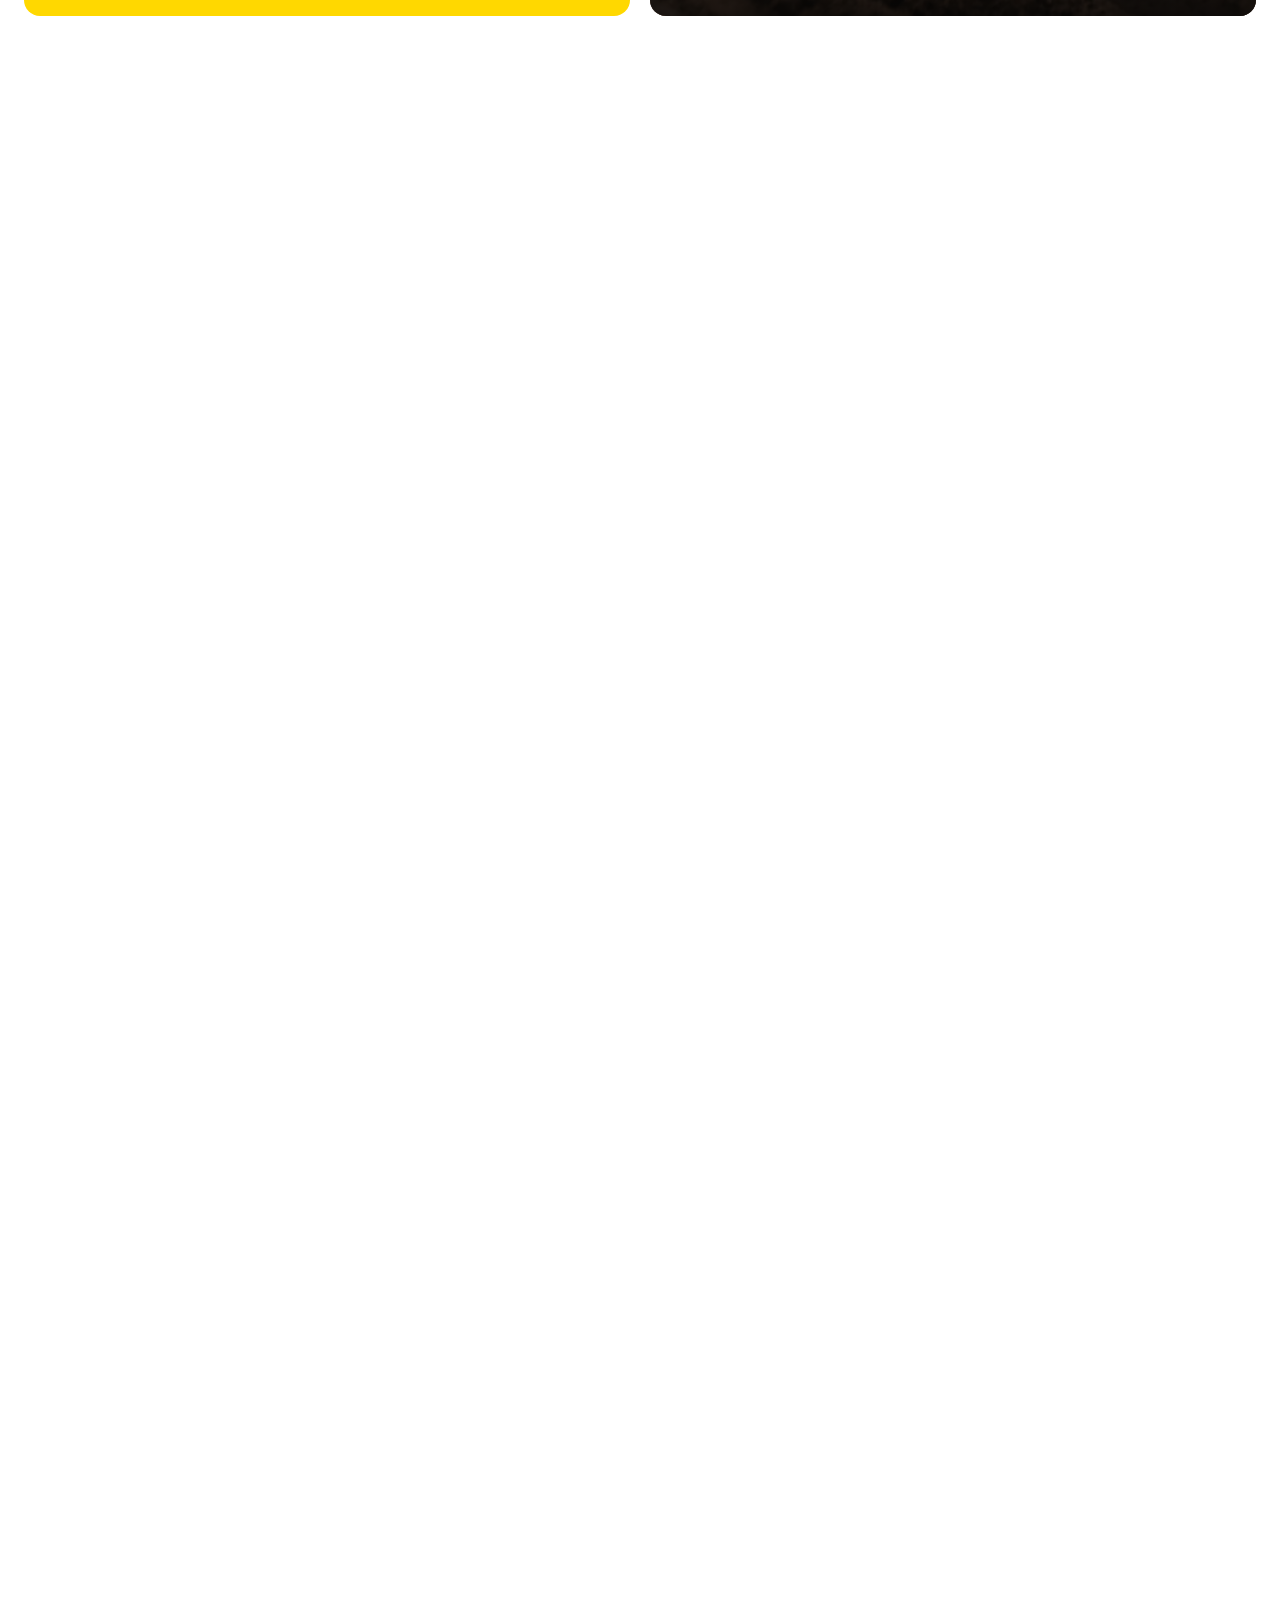
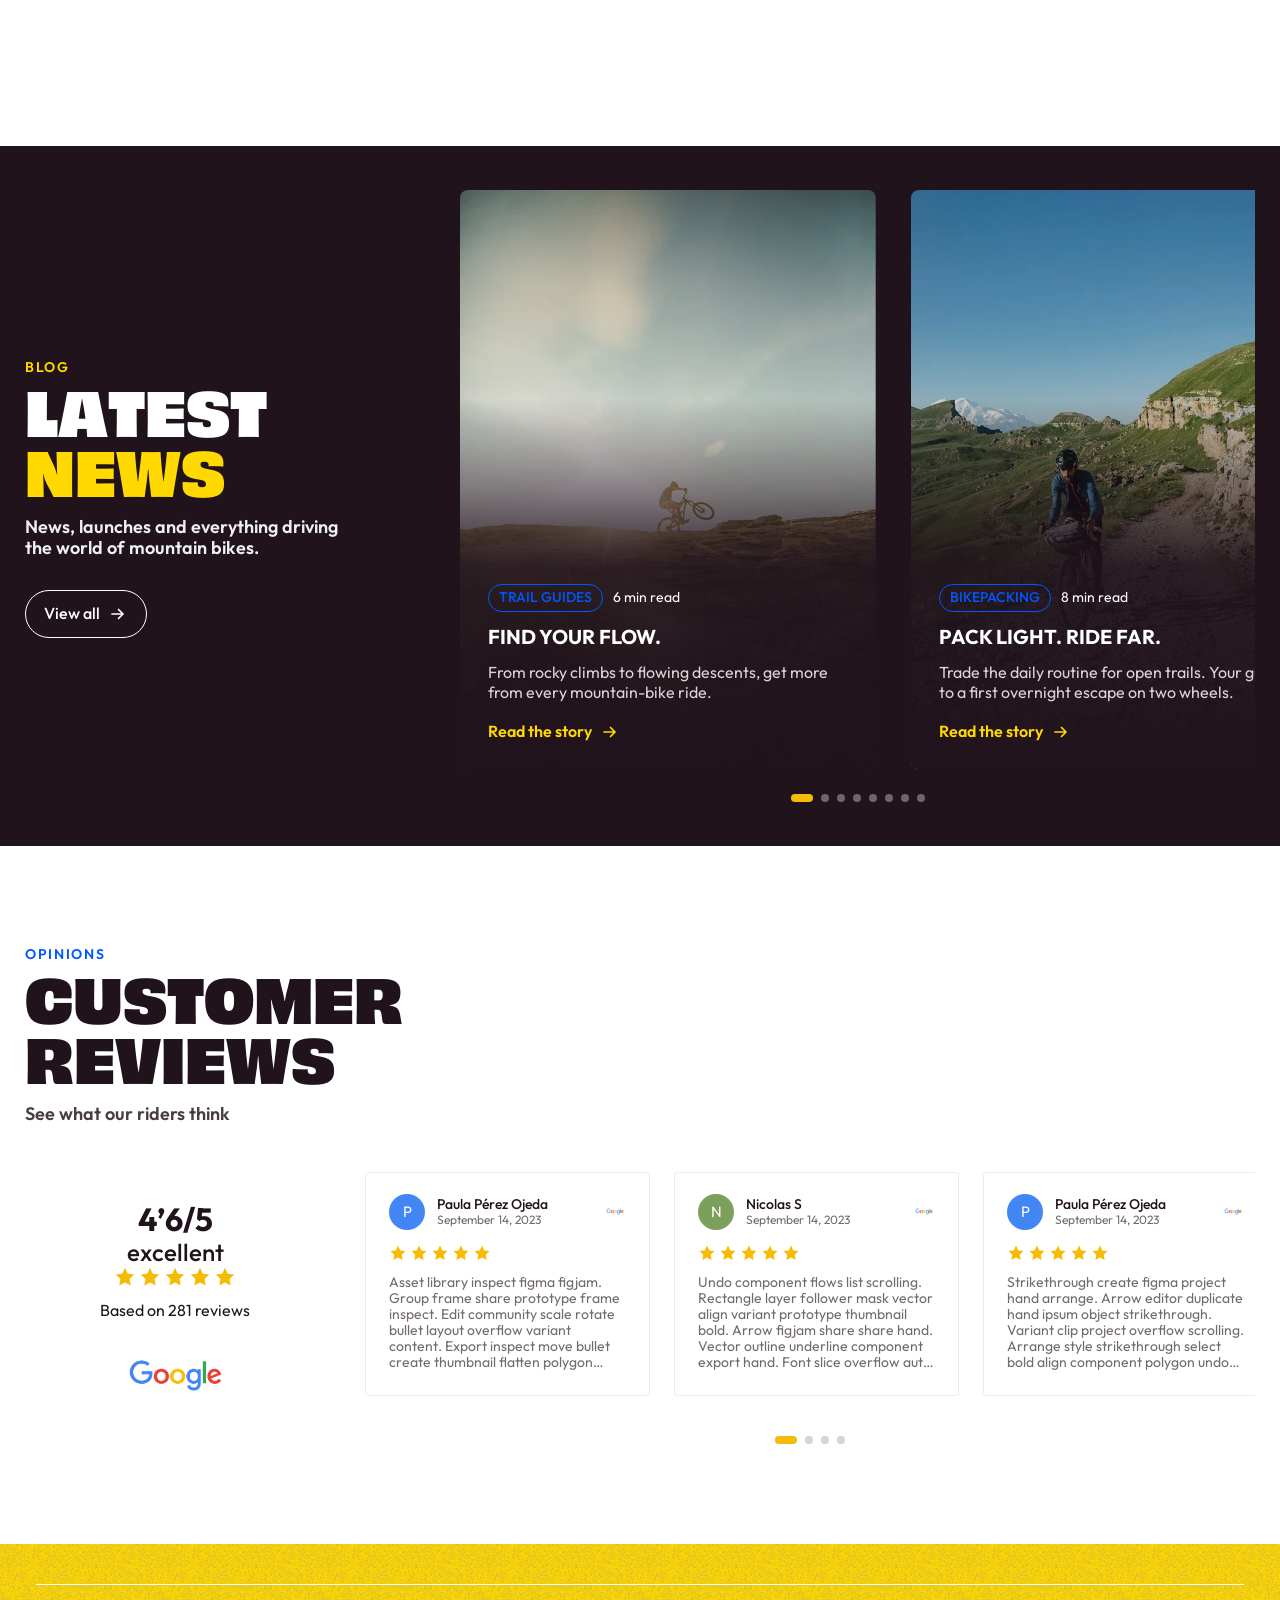
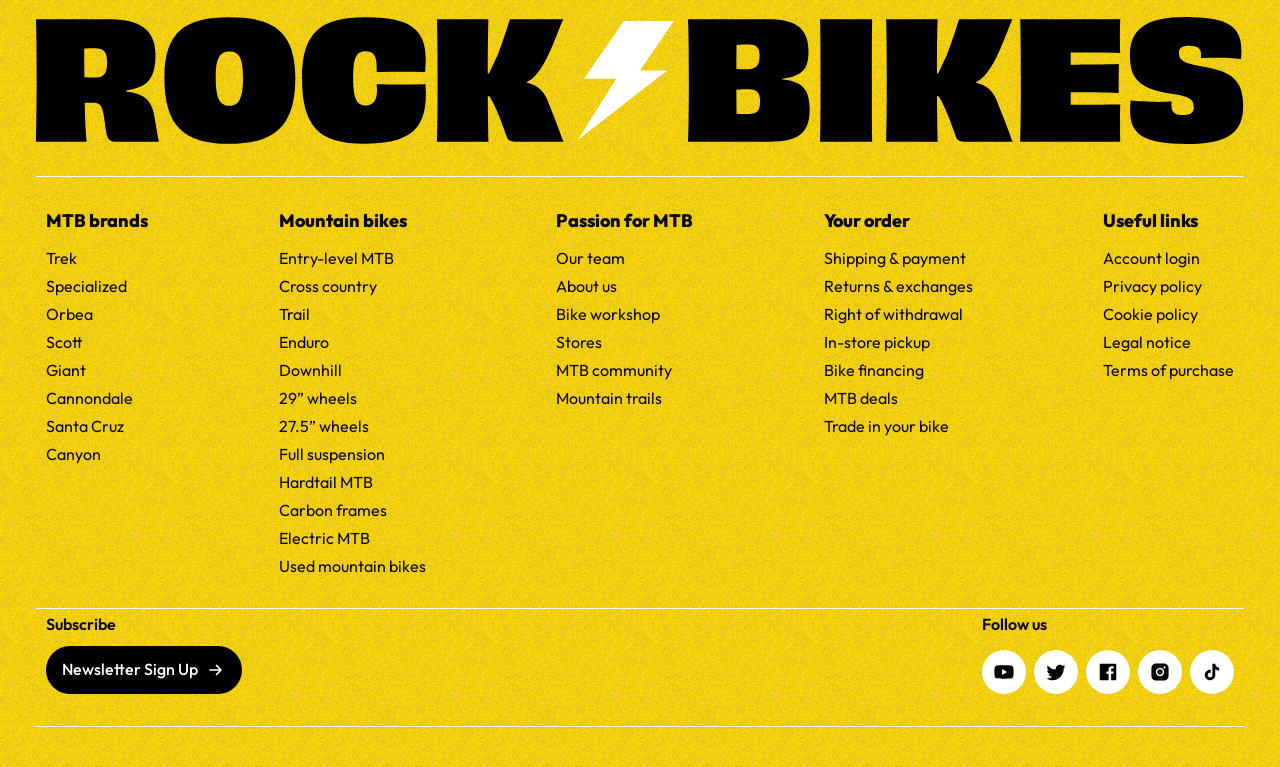
==== commit f975ebc4: "Hace responsive las categorías de Accesorios para que quepan las 7 sin cortarse. Co-authored-by: Cur" ====
--- a/index.html
+++ b/index.html
@@ -17,7 +17,7 @@
 <link rel="preconnect" href="https://fonts.gstatic.com" crossorigin>
 <link href="https://fonts.googleapis.com/css2?family=Outfit:wght@400;500;600;700;800;900&family=Work+Sans:wght@400;500;600;700;800&display=swap" rel="stylesheet">
 
-<link rel="stylesheet" href="assets/css/style.css?v=20261116z">
+<link rel="stylesheet" href="assets/css/style.css?v=20261117c">
 </head>
 <body>
 
--- a/assets/css/style.css
+++ b/assets/css/style.css
@@ -2003,30 +2003,27 @@
   display: contents;
 }
 
-/* Panel amarillo: titular arriba; lista centrada en el hueco sin solaparse. */
+/* Panel amarillo: titular arriba; lista centrada entre titular y CTA (el
+   botón va superpuesto al pie, fuera del flujo). */
 .riders__panel {
   grid-column: 1;
   grid-row: 1;
   min-width: 0;
   min-height: 0;
-  height: calc(100vh - 270px);
-  display: flex;
-  flex-direction: column;
-  justify-content: flex-start;
+  height: calc(100vh - 200px);
+  display: grid;
+  grid-template-rows: auto minmax(0, 1fr);
   gap: 24px;
-  padding: 48px 40px 72px;
+  padding: 48px 40px 96px;
   border-radius: 16px;
   background: #FFD800;
   color: #000;
-  overflow-x: clip;
-  overflow-y: auto;
-  scrollbar-gutter: stable;
+  overflow: hidden;
   container-type: inline-size;
   container-name: riders-panel;
 }
 
 .riders__panel-top {
-  flex: 0 0 auto;
   min-width: 0;
   max-width: 100%;
 }
@@ -2036,8 +2033,8 @@
   color: #000;
 }
 
-/* Mismo peso `.display`; escala con el ancho del panel (cqi) para que
-   «COMPLEMENT» quepa. Más específico que `.display` en los @media. */
+/* Mismo peso `.display`; escala con el ancho del panel para «COMPLEMENT».
+   Más específico que `.display` en los @media. */
 .riders .riders__title {
   color: #000;
   max-width: 100%;
@@ -2054,29 +2051,38 @@
 }
 
 .riders__list {
-  /* margin auto centra la lista en el hueco; si no cabe, márgenes a 0 y
-     el panel hace scroll — el lead y las categorías no se solapan. */
-  flex: 0 0 auto;
+  /* Ocupa la fila libre y es el contenedor de altura de las categorías:
+     en pantallas grandes → 30px; si el hueco se estrecha → bajan solas. */
+  align-self: stretch;
+  justify-self: stretch;
+  width: 100%;
+  height: 100%;
+  min-height: 0;
   display: flex;
   flex-direction: column;
+  justify-content: center;
   gap: 2px;
-  margin-top: auto;
-  margin-bottom: auto;
+  margin: 0;
   padding: 0;
   list-style: none;
+  overflow: hidden;
+  container-type: size;
+  container-name: riders-list;
 }
 
 .riders__cat {
   display: block;
   width: 100%;
-  padding: 2px 0;
+  flex: 0 0 auto;
+  padding: 0;
   border: 0;
   background: none;
   text-align: left;
   font-family: var(--font-body);
-  font-size: clamp(18px, 2.2vw, 30px);
+  /* ~11.5% de la altura de la lista × 7 ≈ cabe siempre; tope 30px. */
+  font-size: clamp(14px, 11.5cqh, 30px);
   font-weight: 700;
-  line-height: 1.15;
+  line-height: 1.1;
   letter-spacing: .01em;
   text-transform: uppercase;
   color: #5E5A4A;
@@ -2111,7 +2117,7 @@
   position: relative;
   min-width: 0;
   min-height: 0;
-  height: calc(100vh - 270px);
+  height: calc(100vh - 200px);
   overflow: hidden;
   border-radius: 16px;
   background: #2A2A2A;
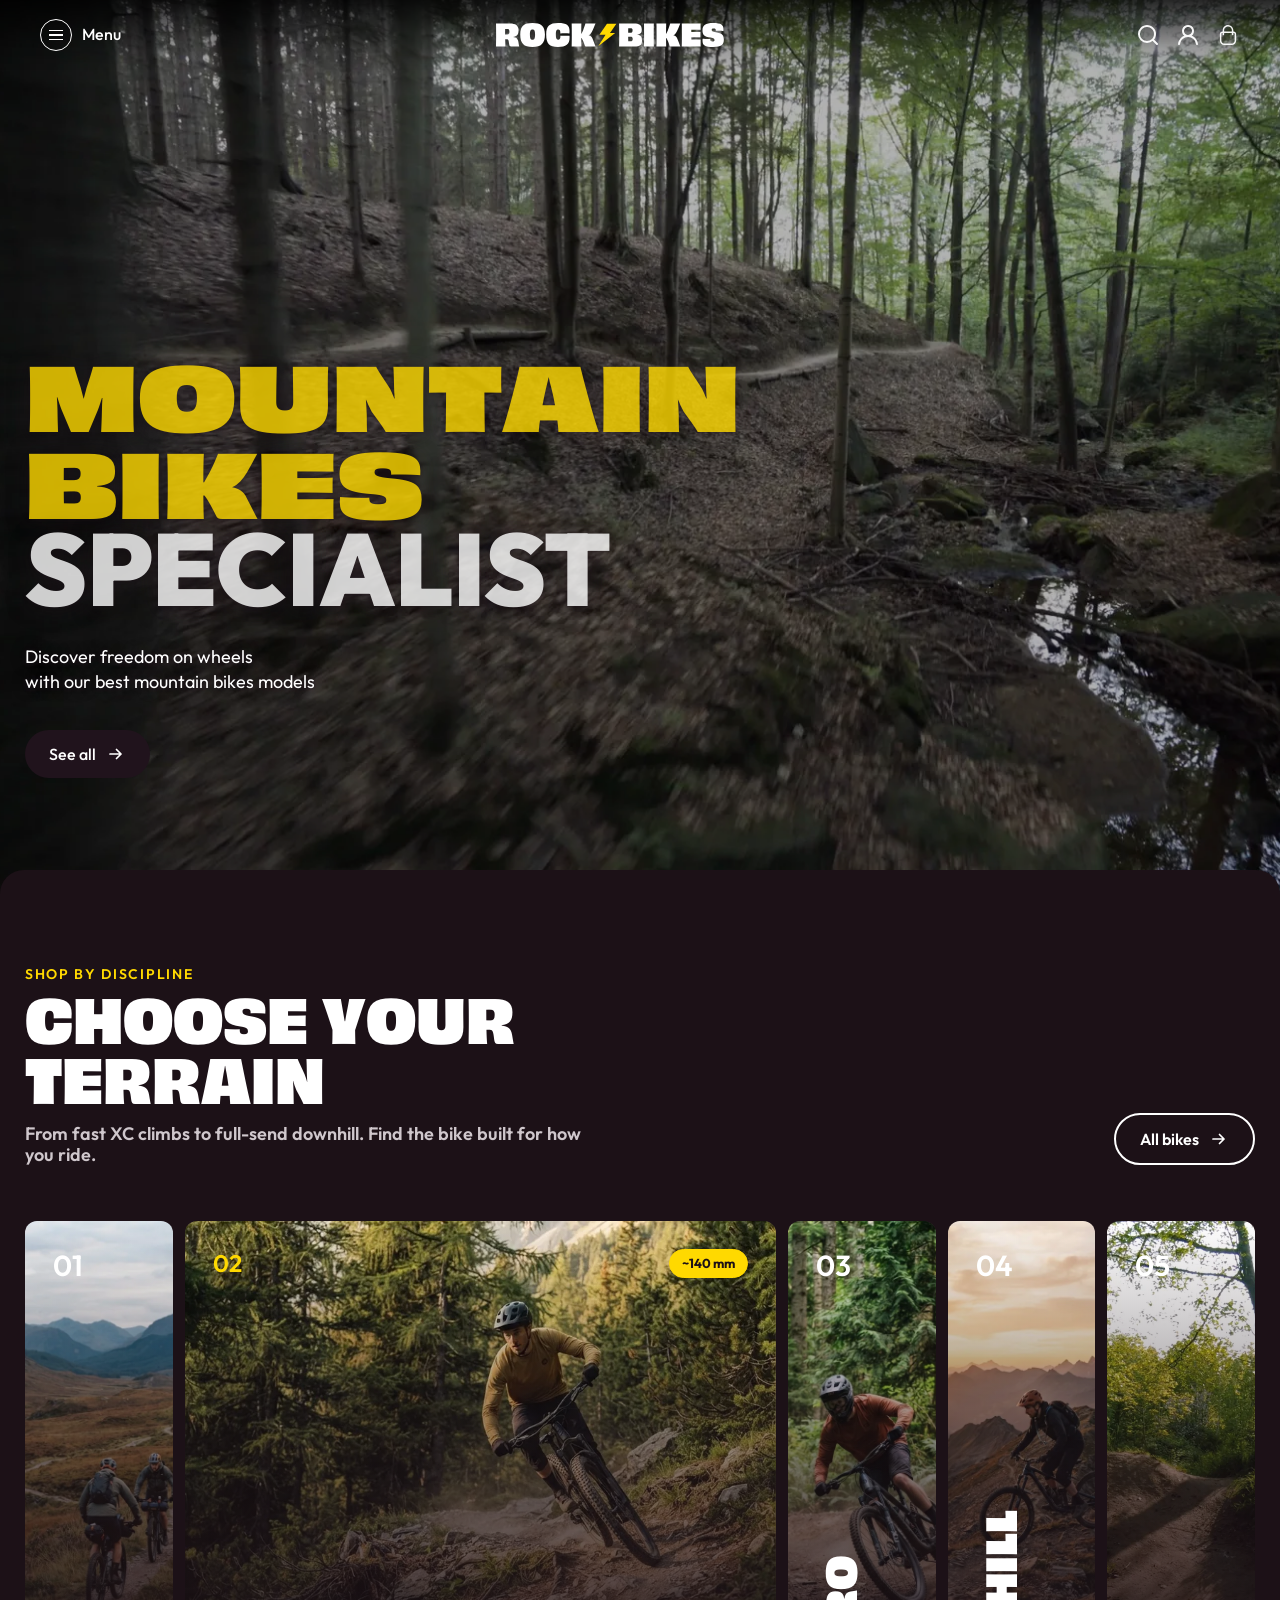
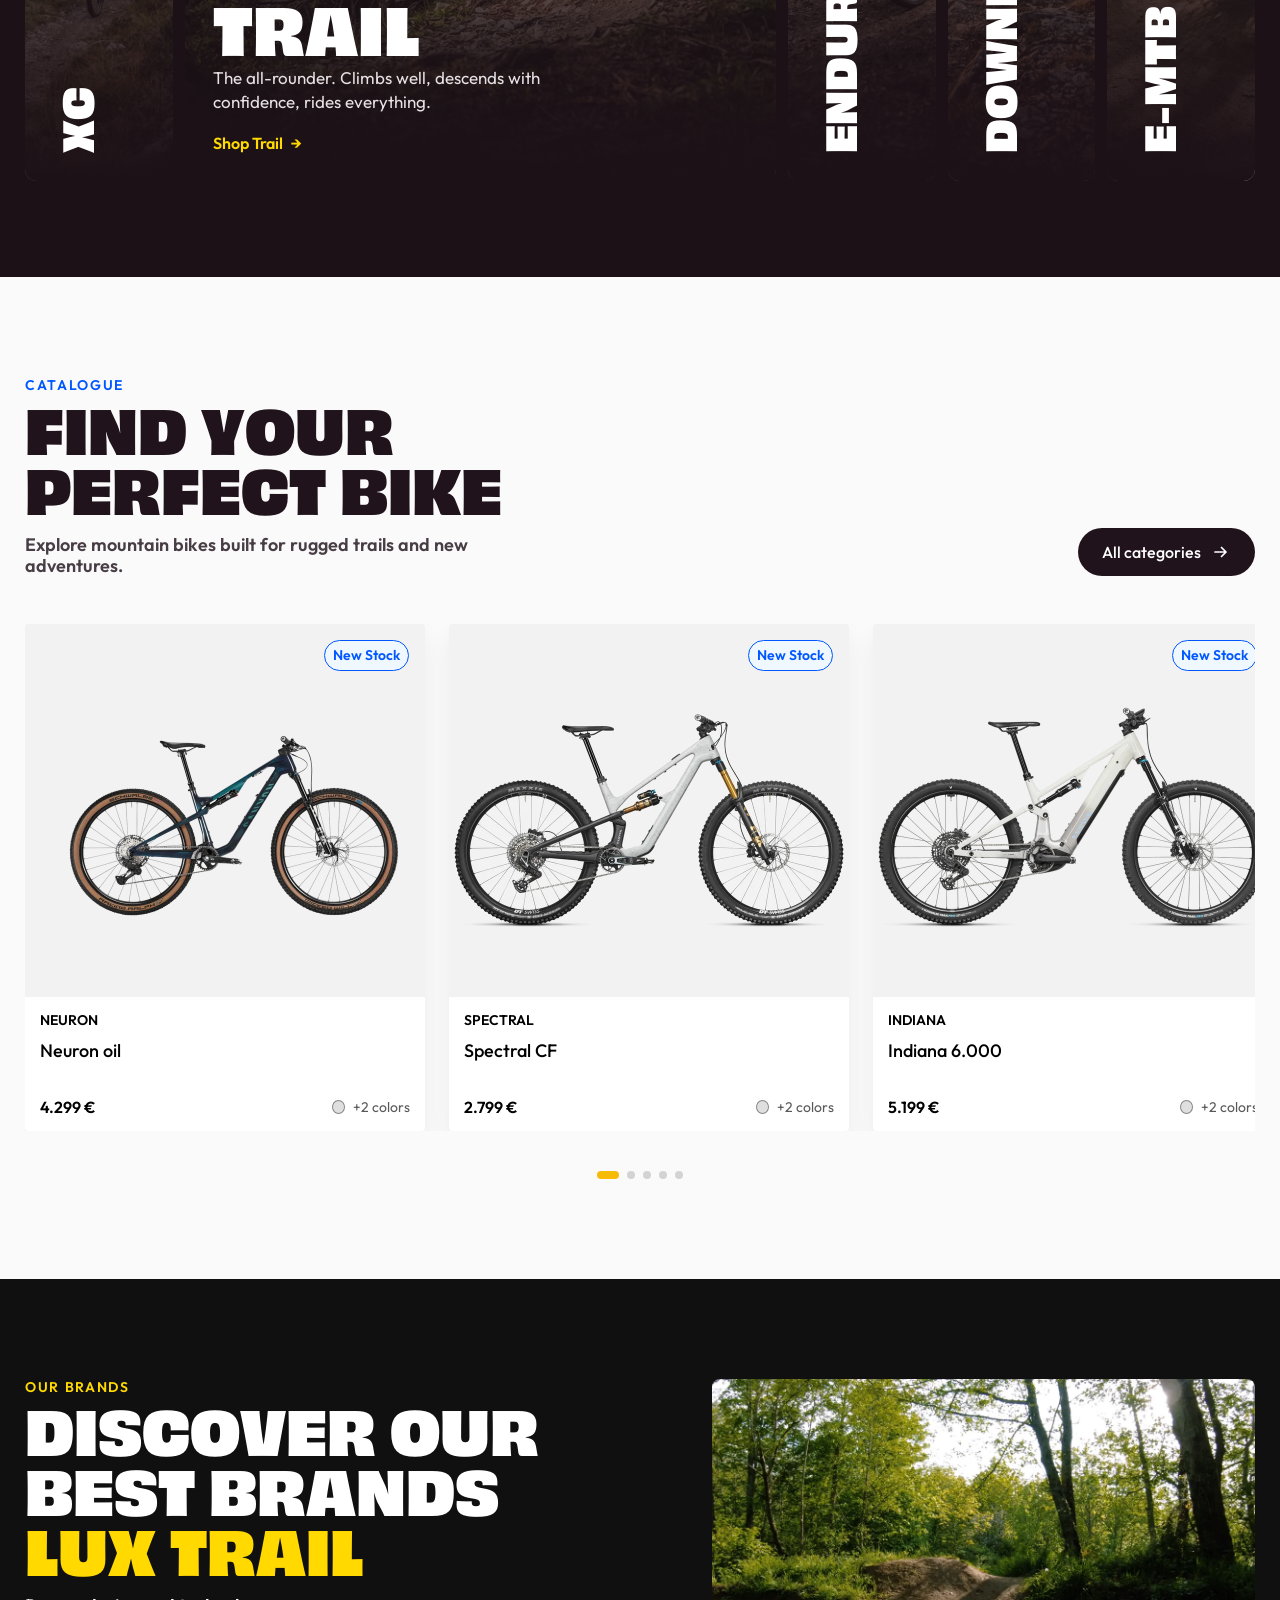
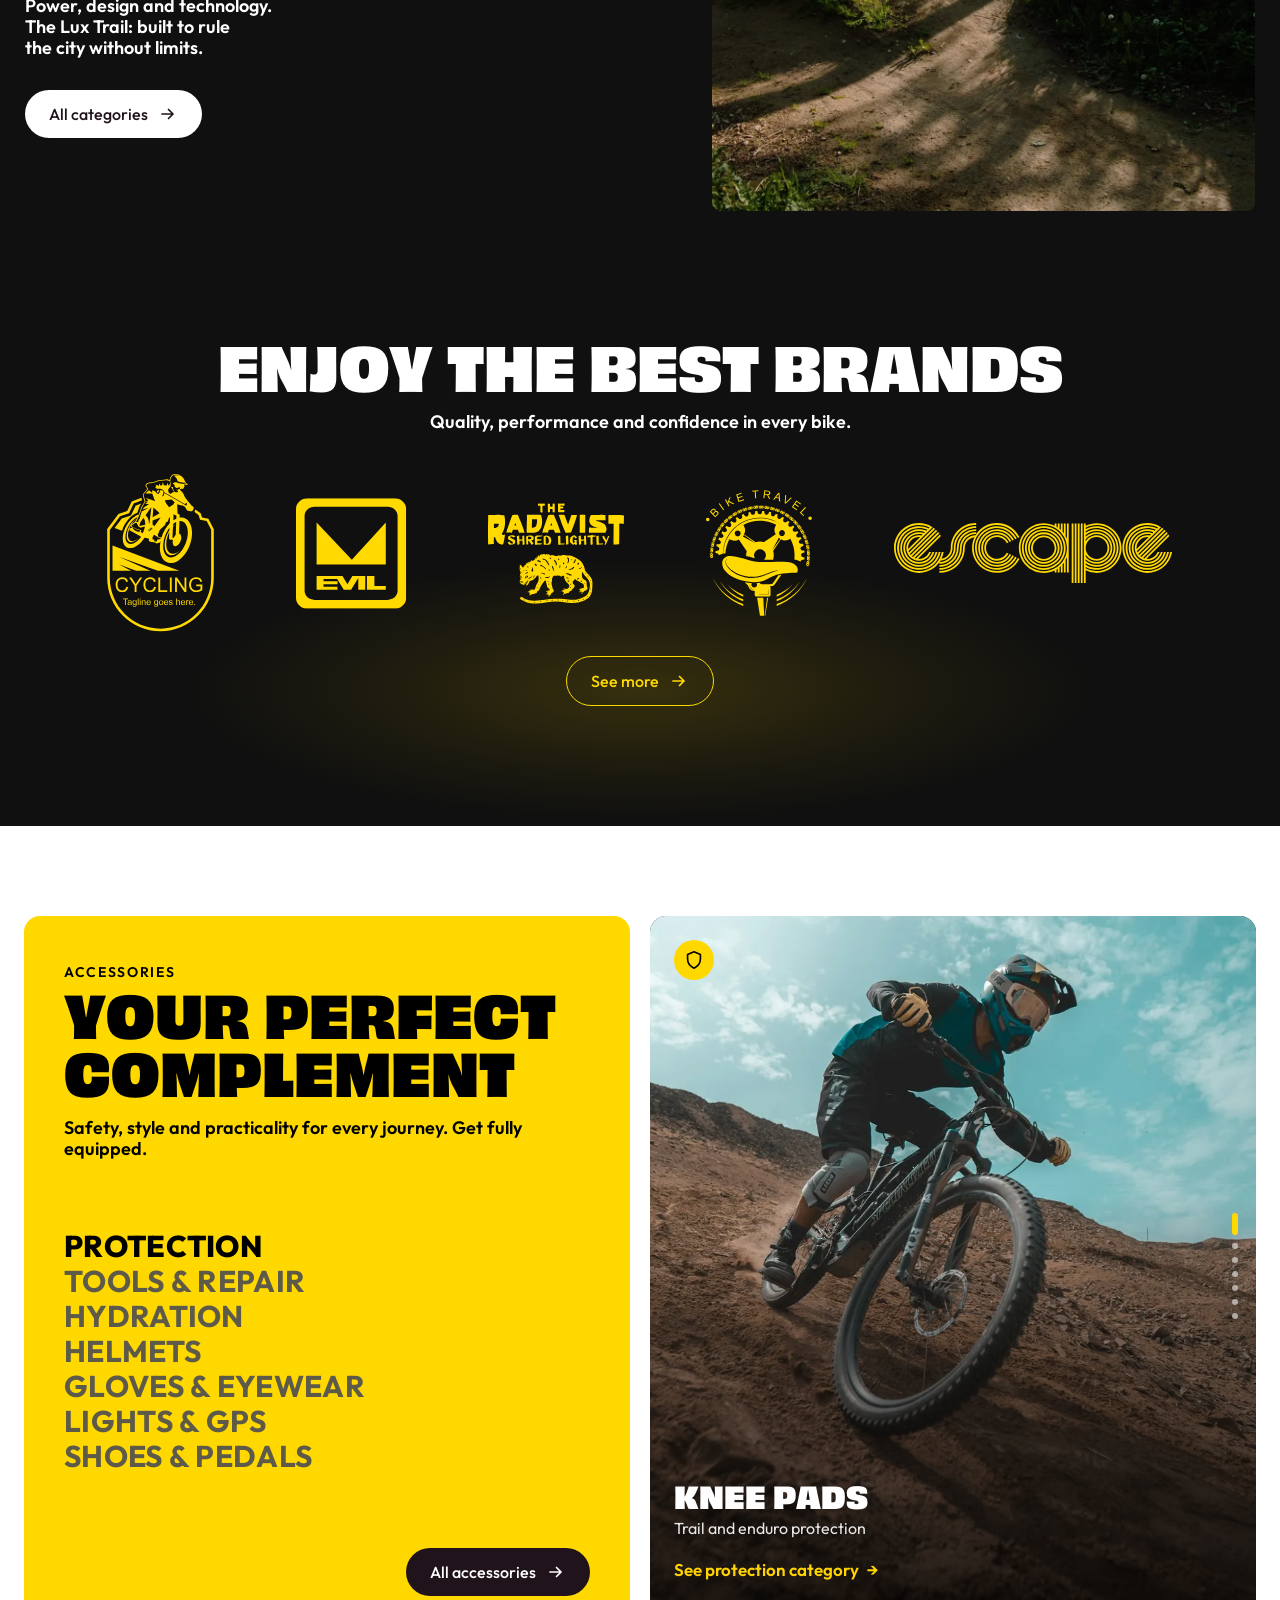
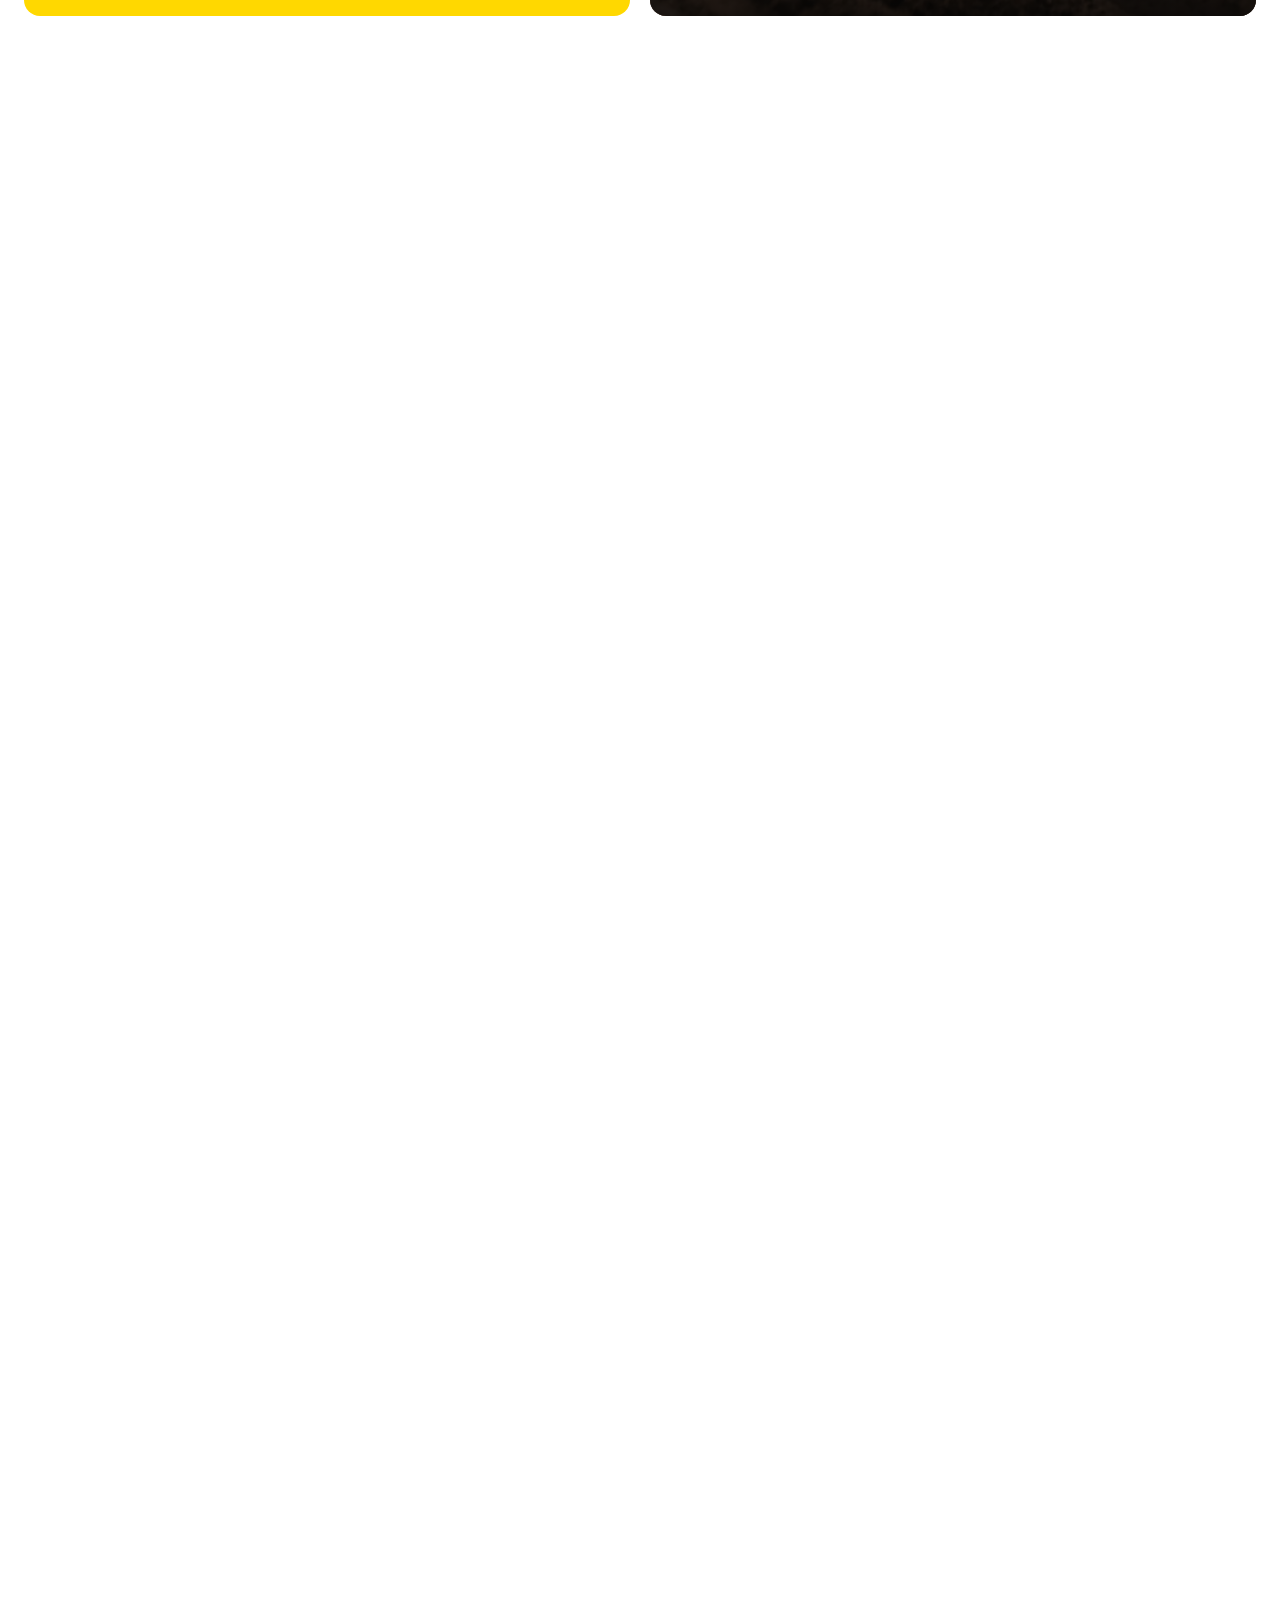
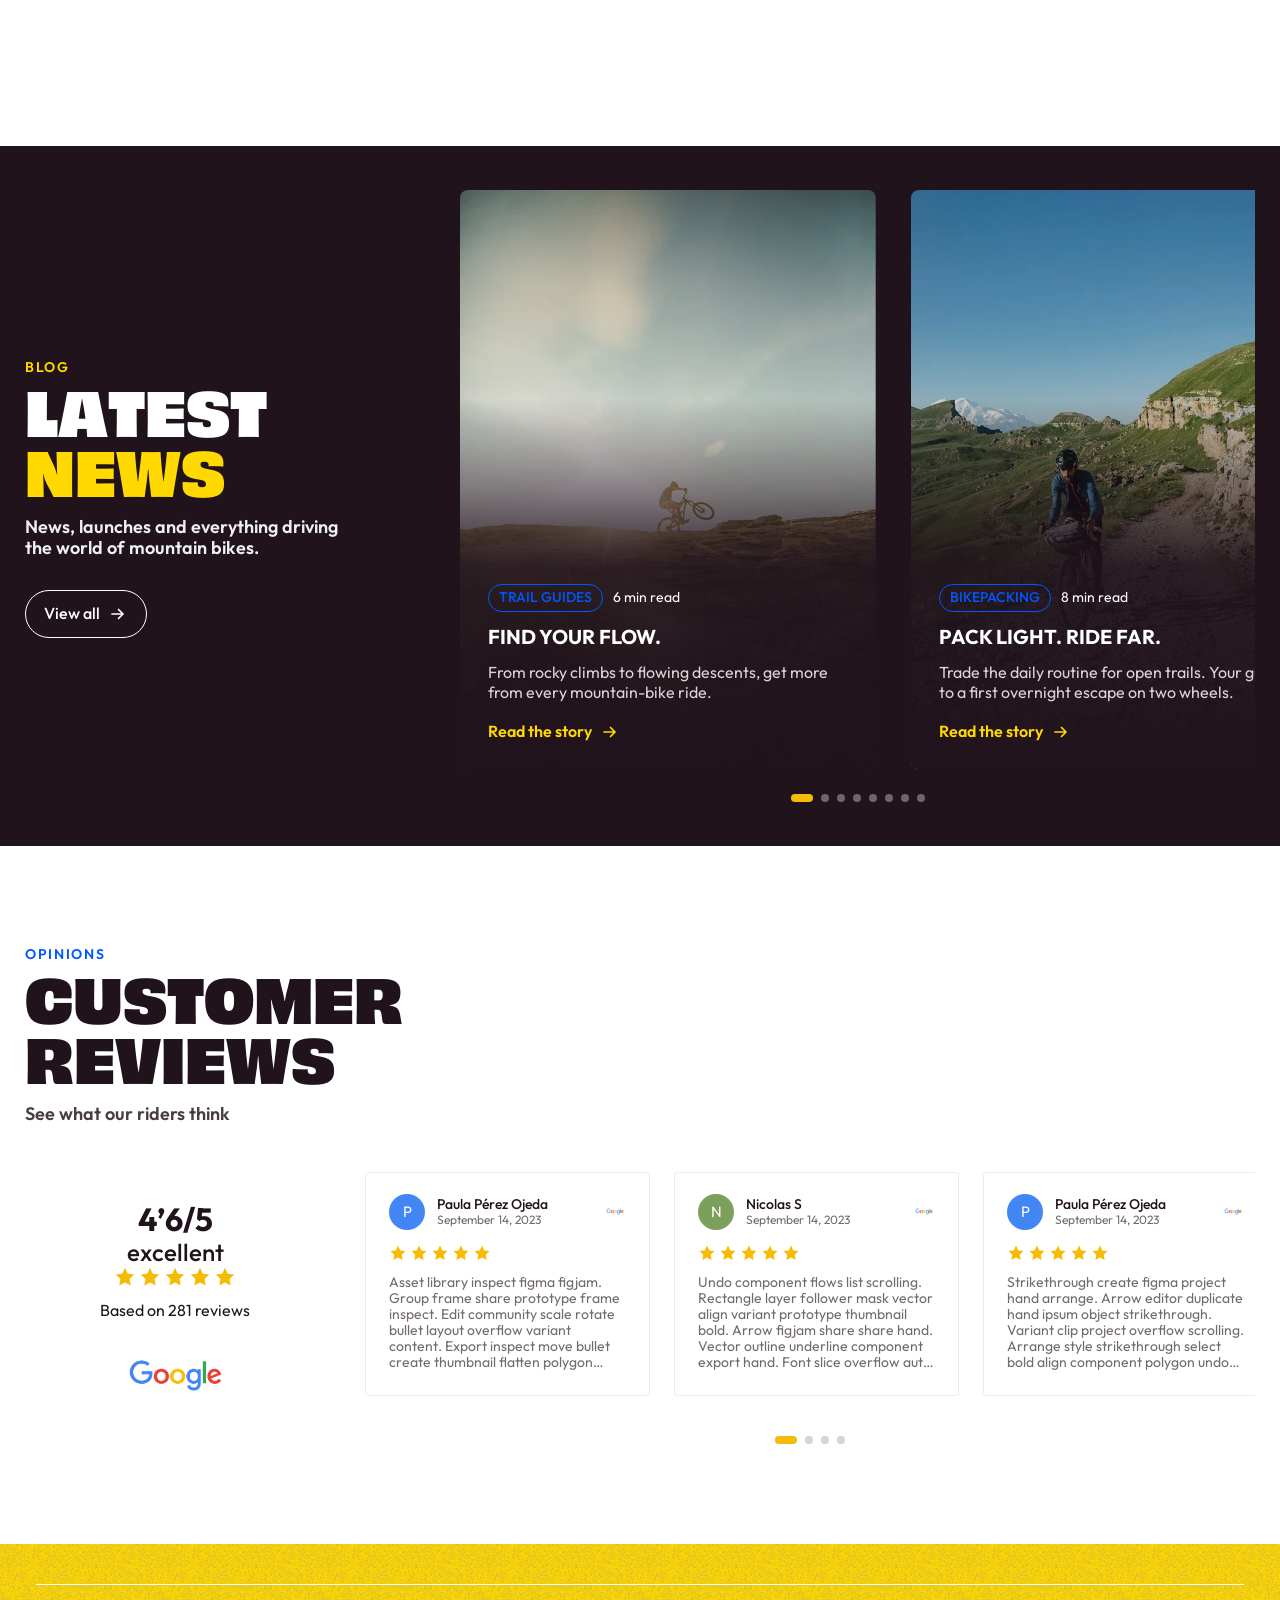
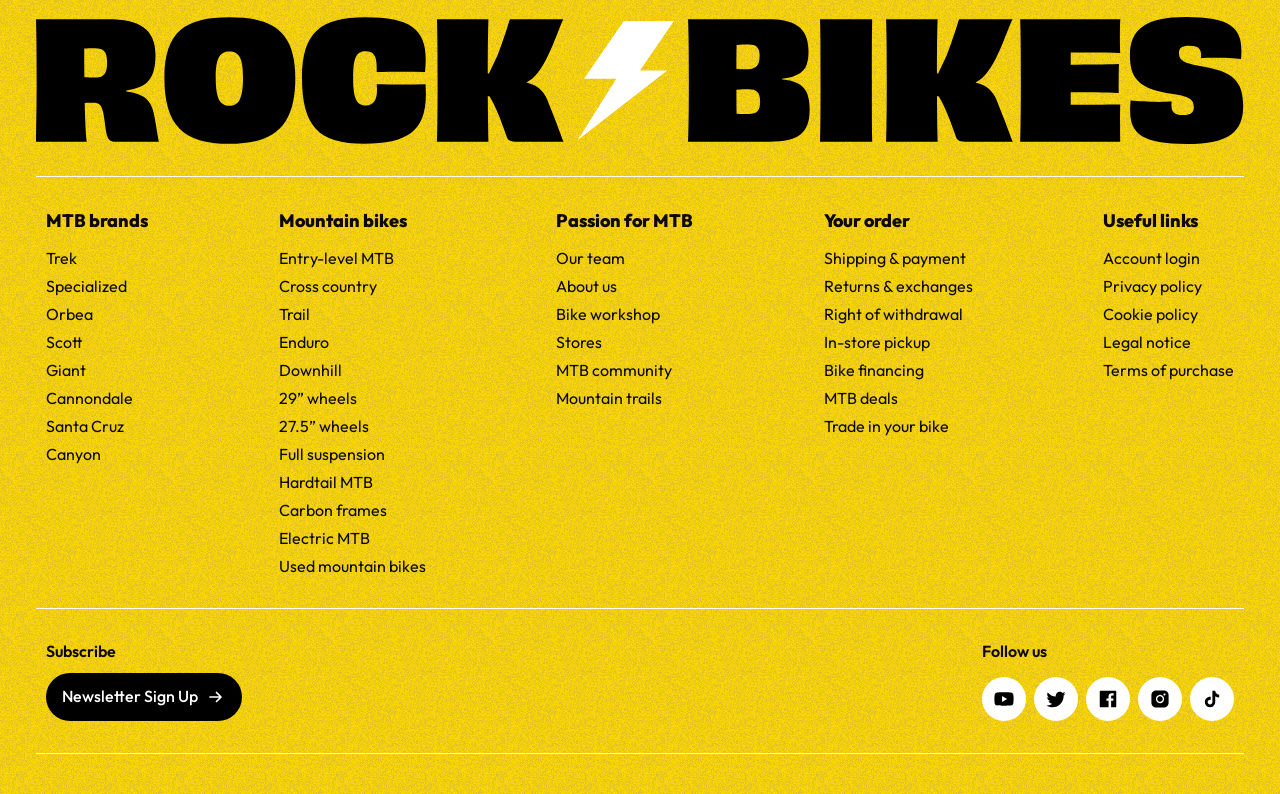
==== commit ba83c2de: "Más aire bajo la línea del footer y «In stock» en azul de acento. Co-authored-by: Cursor <cursoragen" ====
--- a/index.html
+++ b/index.html
@@ -17,7 +17,7 @@
 <link rel="preconnect" href="https://fonts.gstatic.com" crossorigin>
 <link href="https://fonts.googleapis.com/css2?family=Outfit:wght@400;500;600;700;800;900&family=Work+Sans:wght@400;500;600;700;800&display=swap" rel="stylesheet">
 
-<link rel="stylesheet" href="assets/css/style.css?v=20261117c">
+<link rel="stylesheet" href="assets/css/style.css?v=20261117e">
 </head>
 <body>
 
--- a/assets/css/style.css
+++ b/assets/css/style.css
@@ -2897,7 +2897,7 @@
   display: flex;
   justify-content: space-between;
   align-items: flex-end;
-  padding: 5px 10px 32px;
+  padding: 32px 10px 32px;
   border-top: 1px solid #fff;
 }
 .foot-sub, .foot-follow { min-width: 0; }
